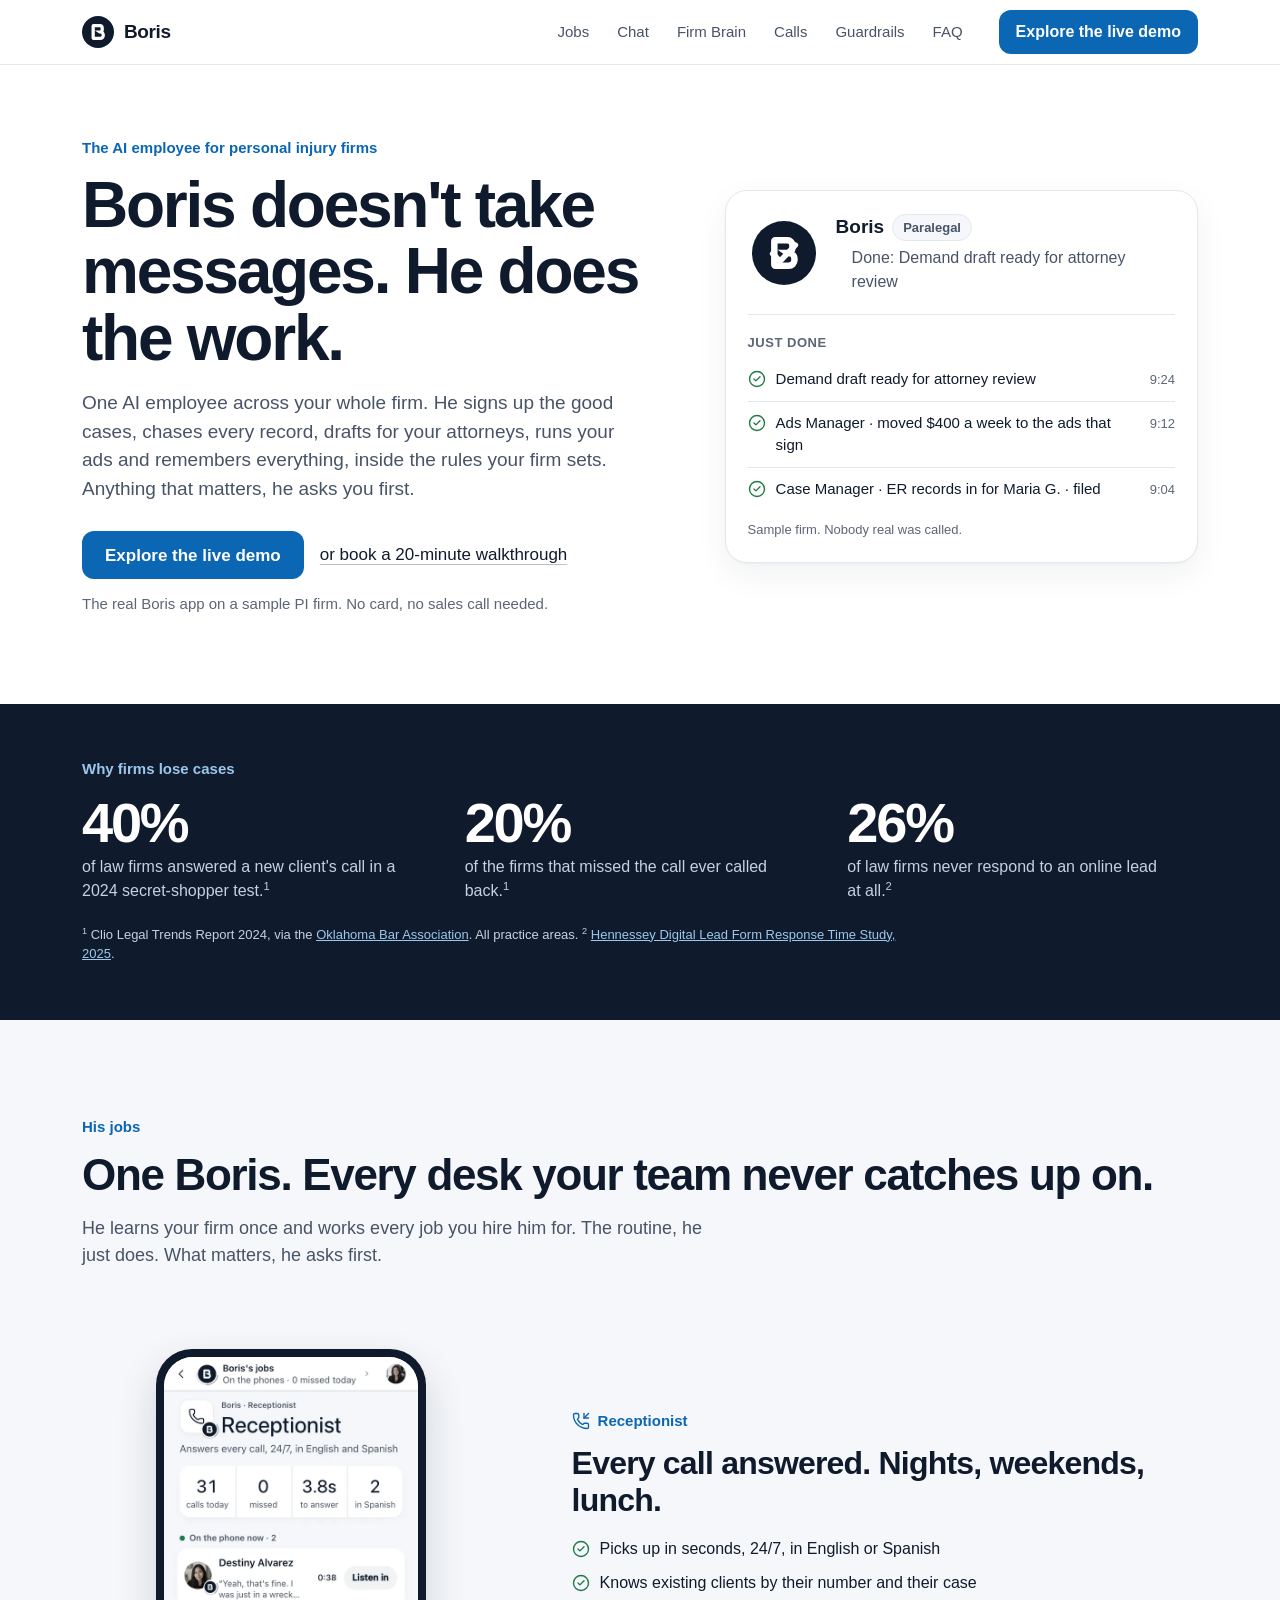
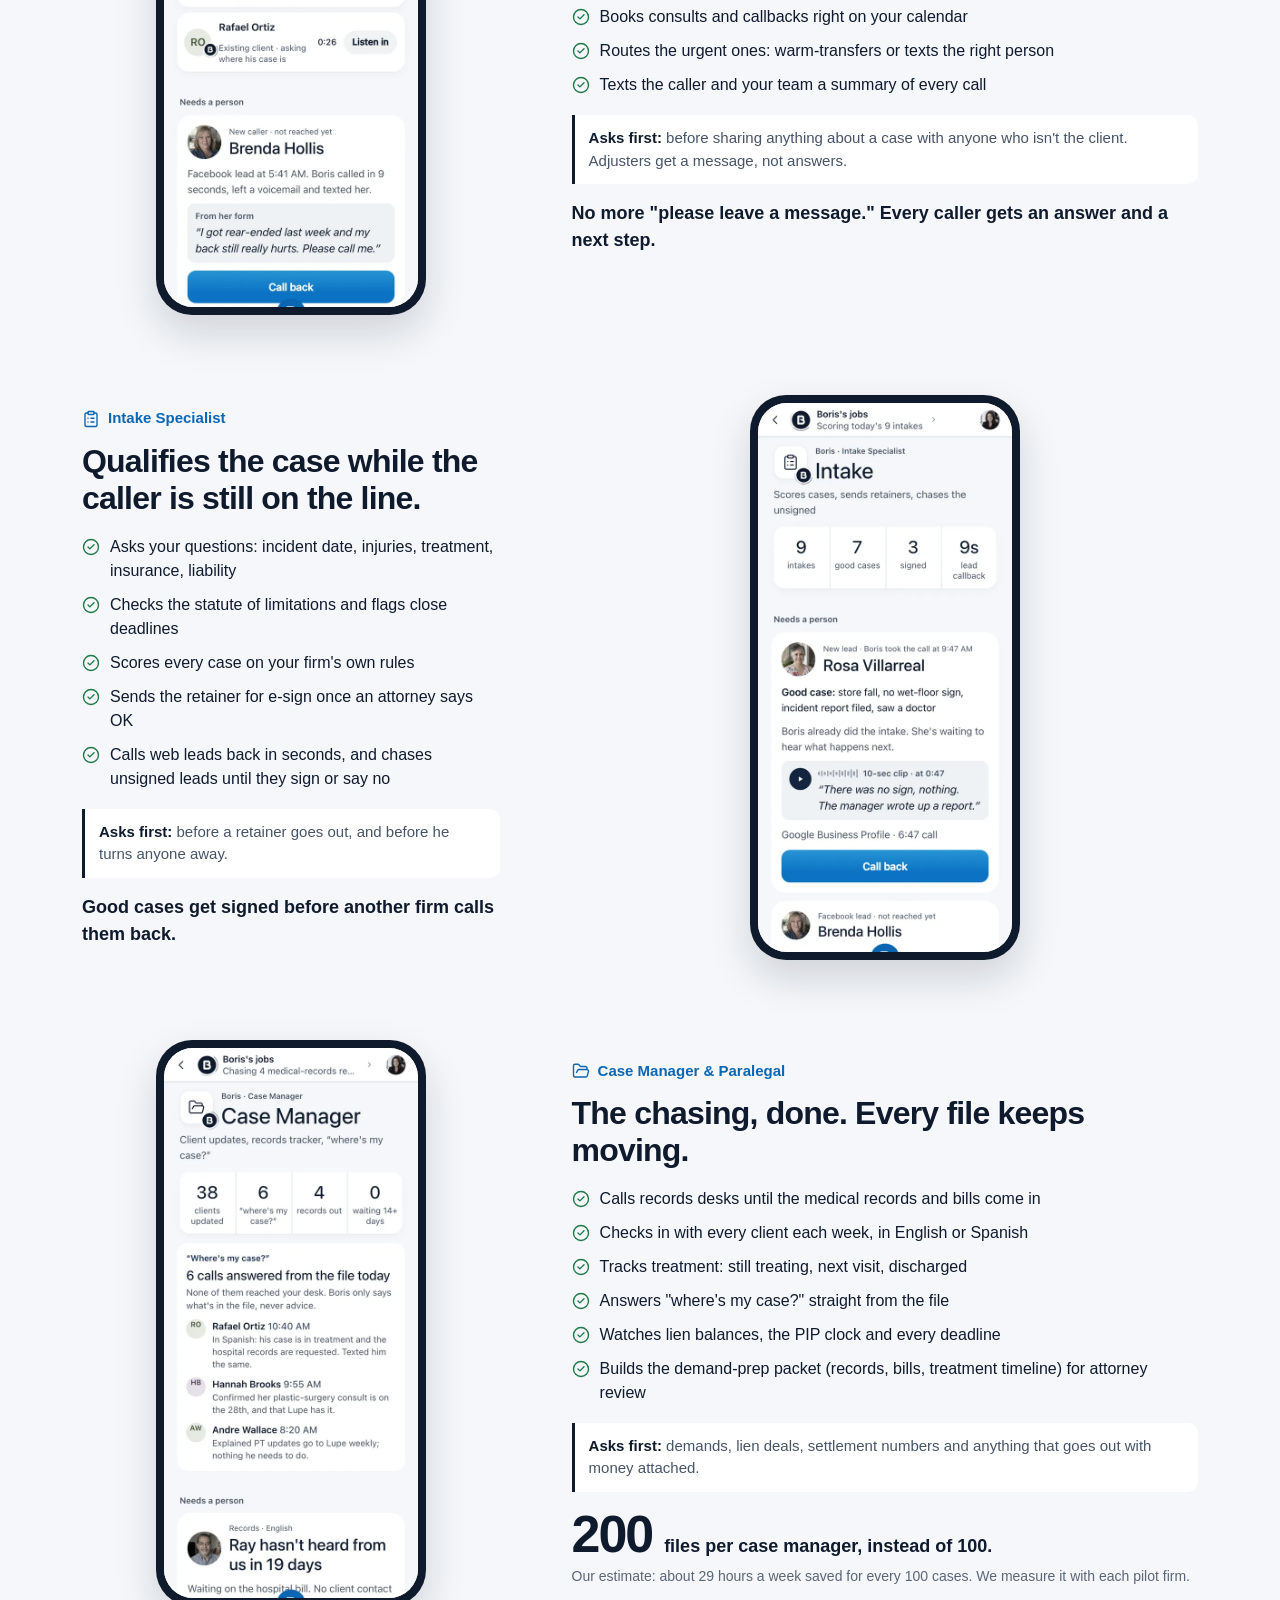
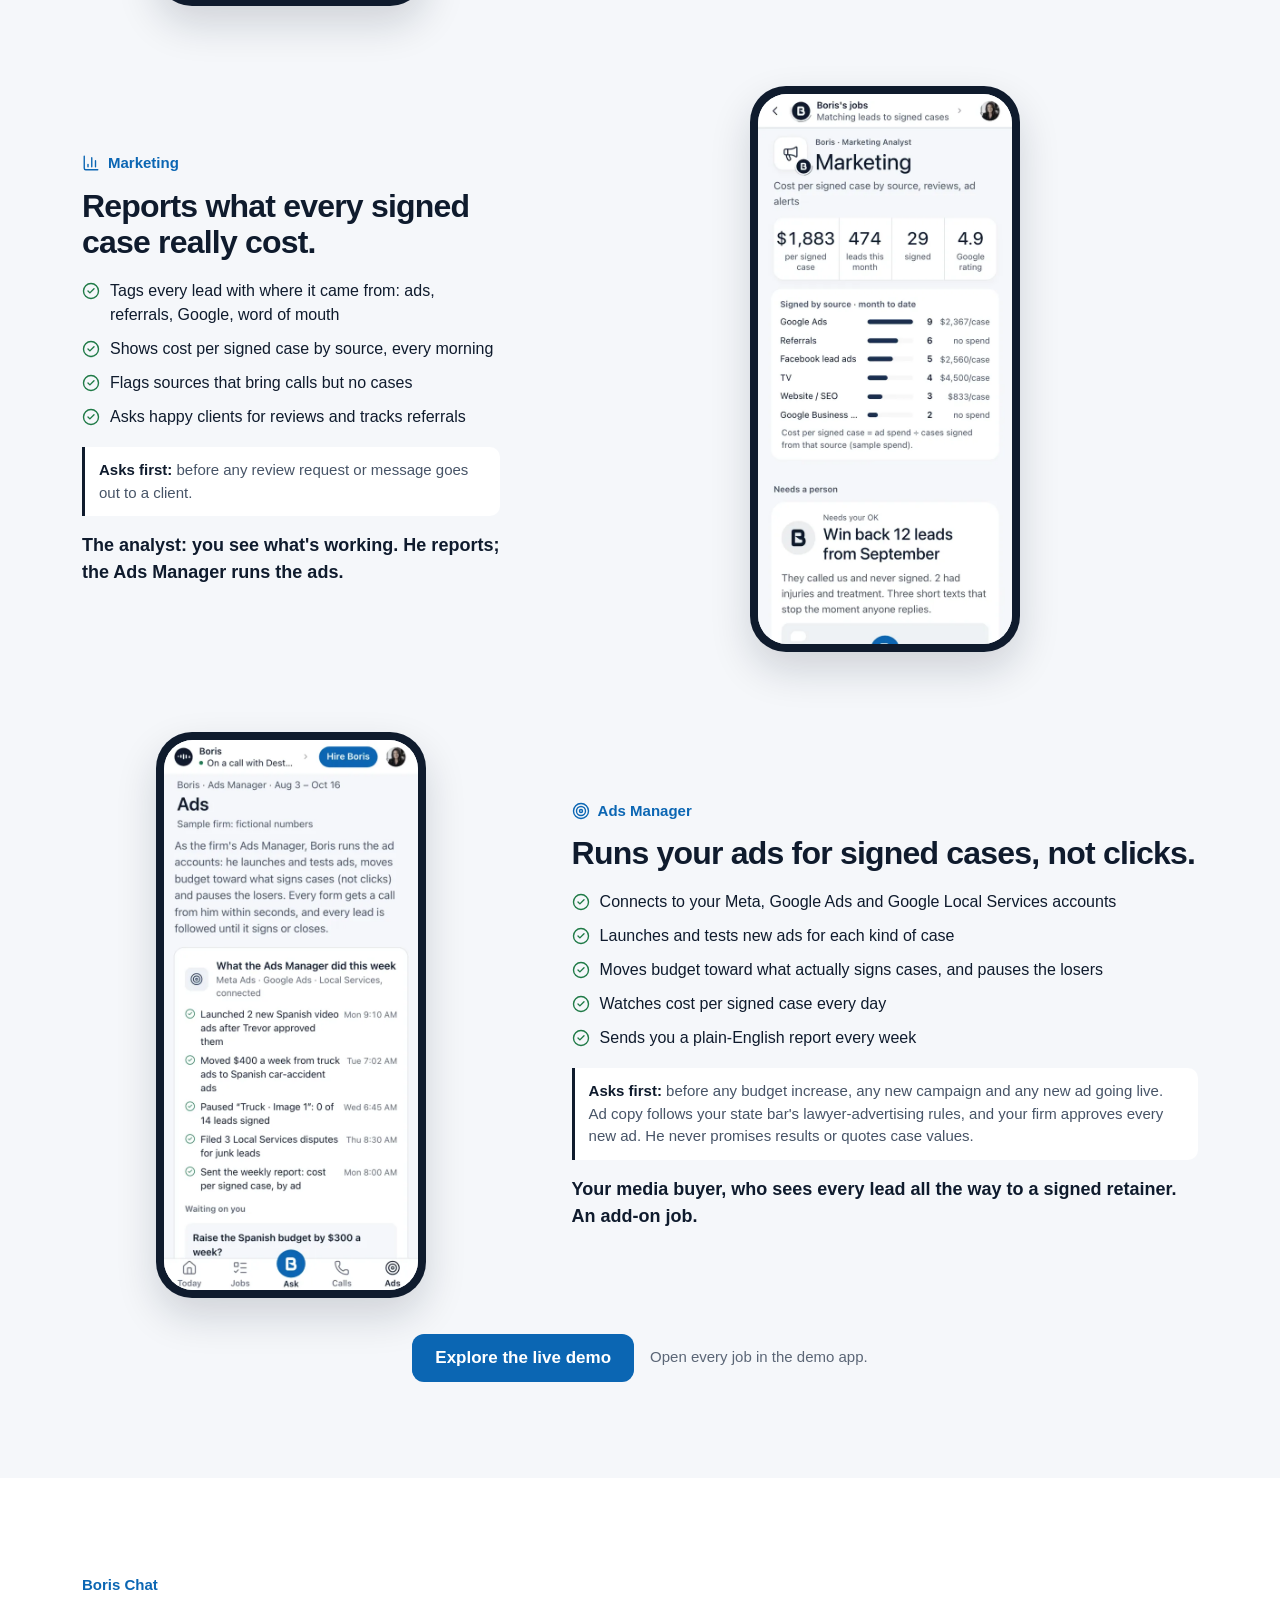
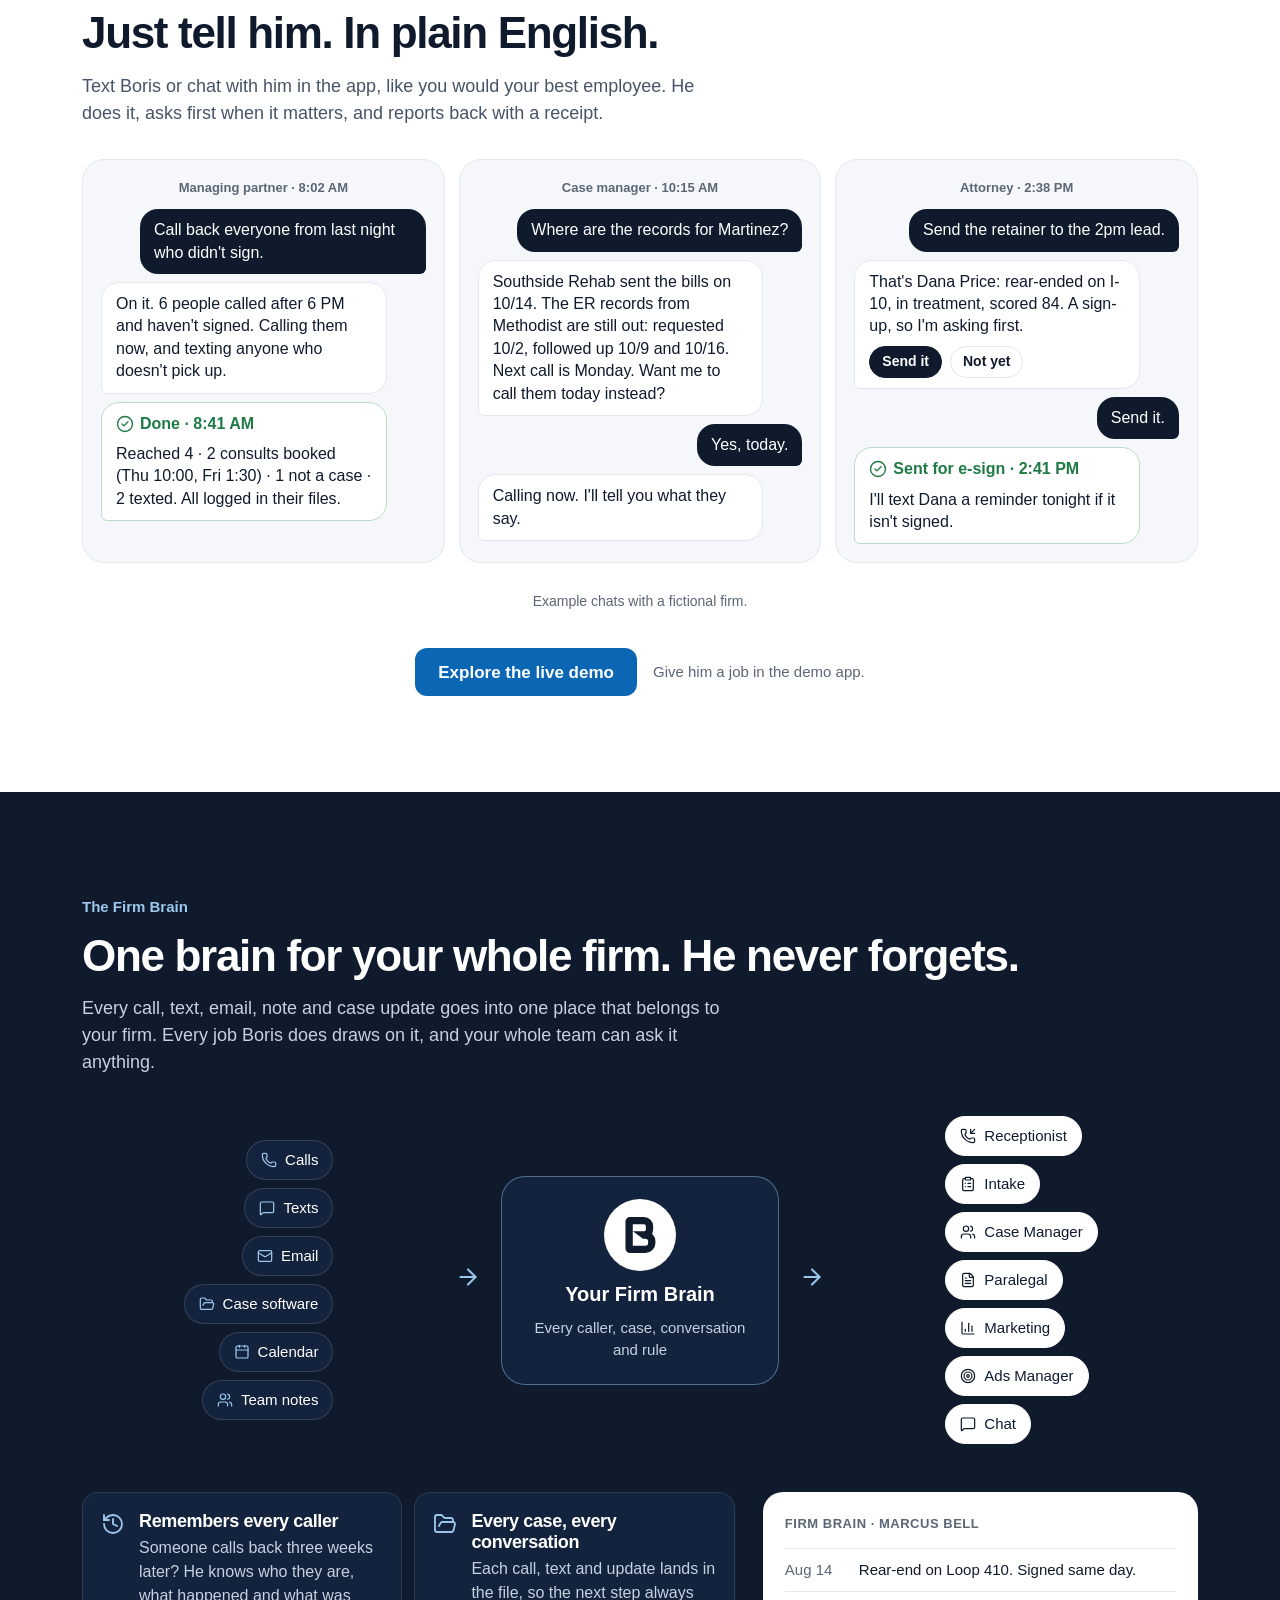
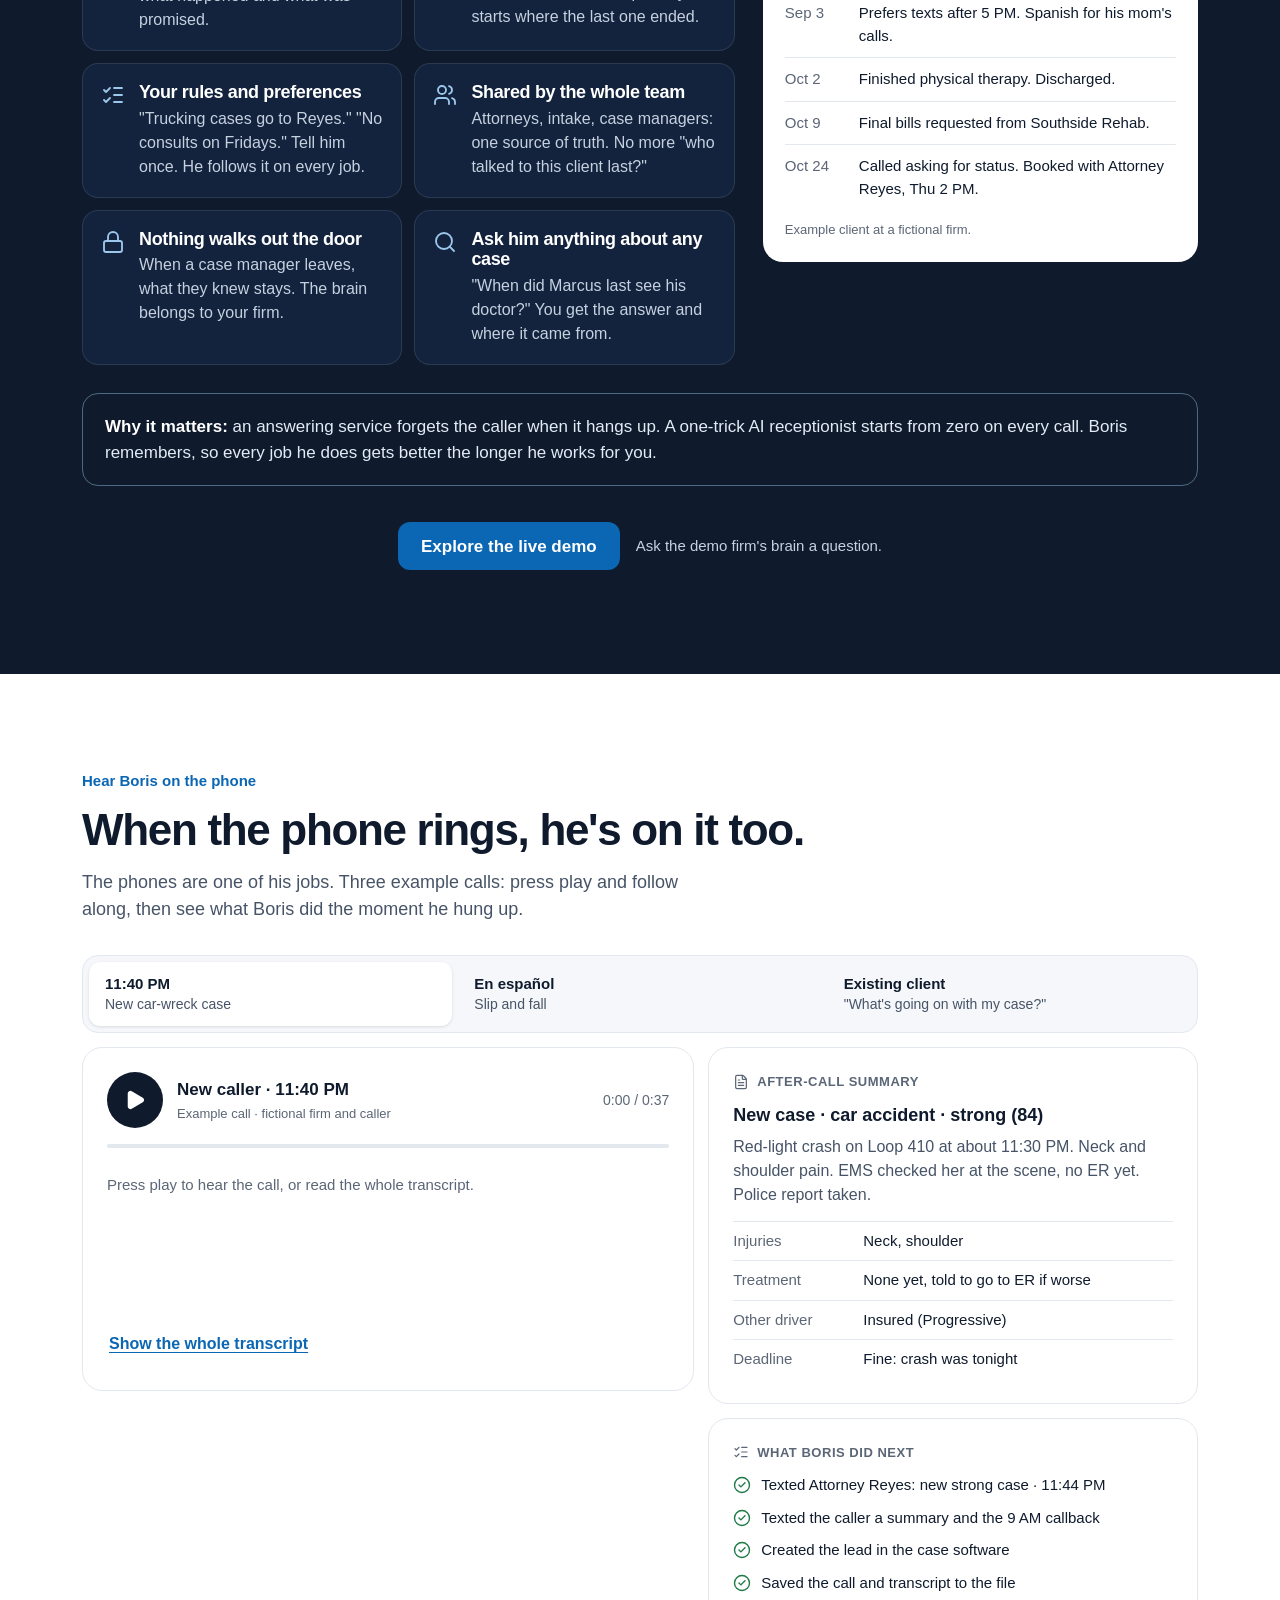
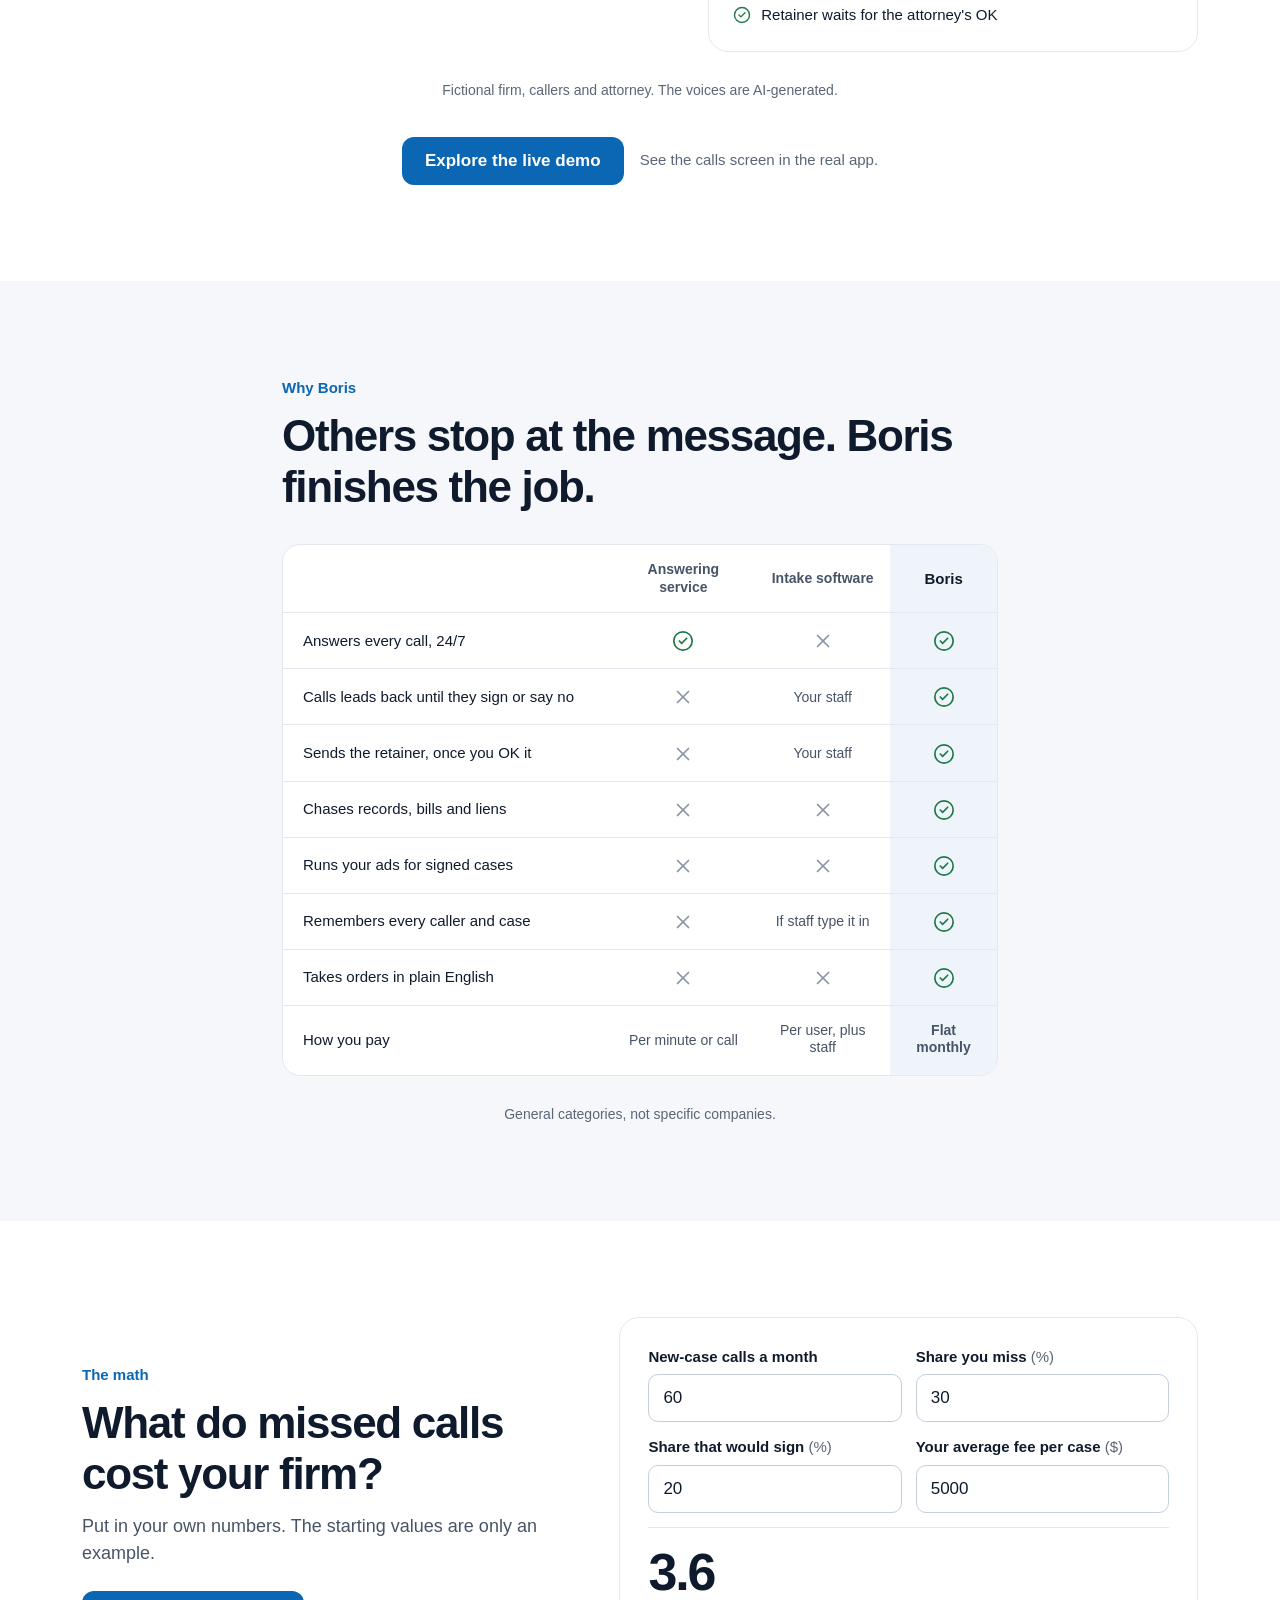
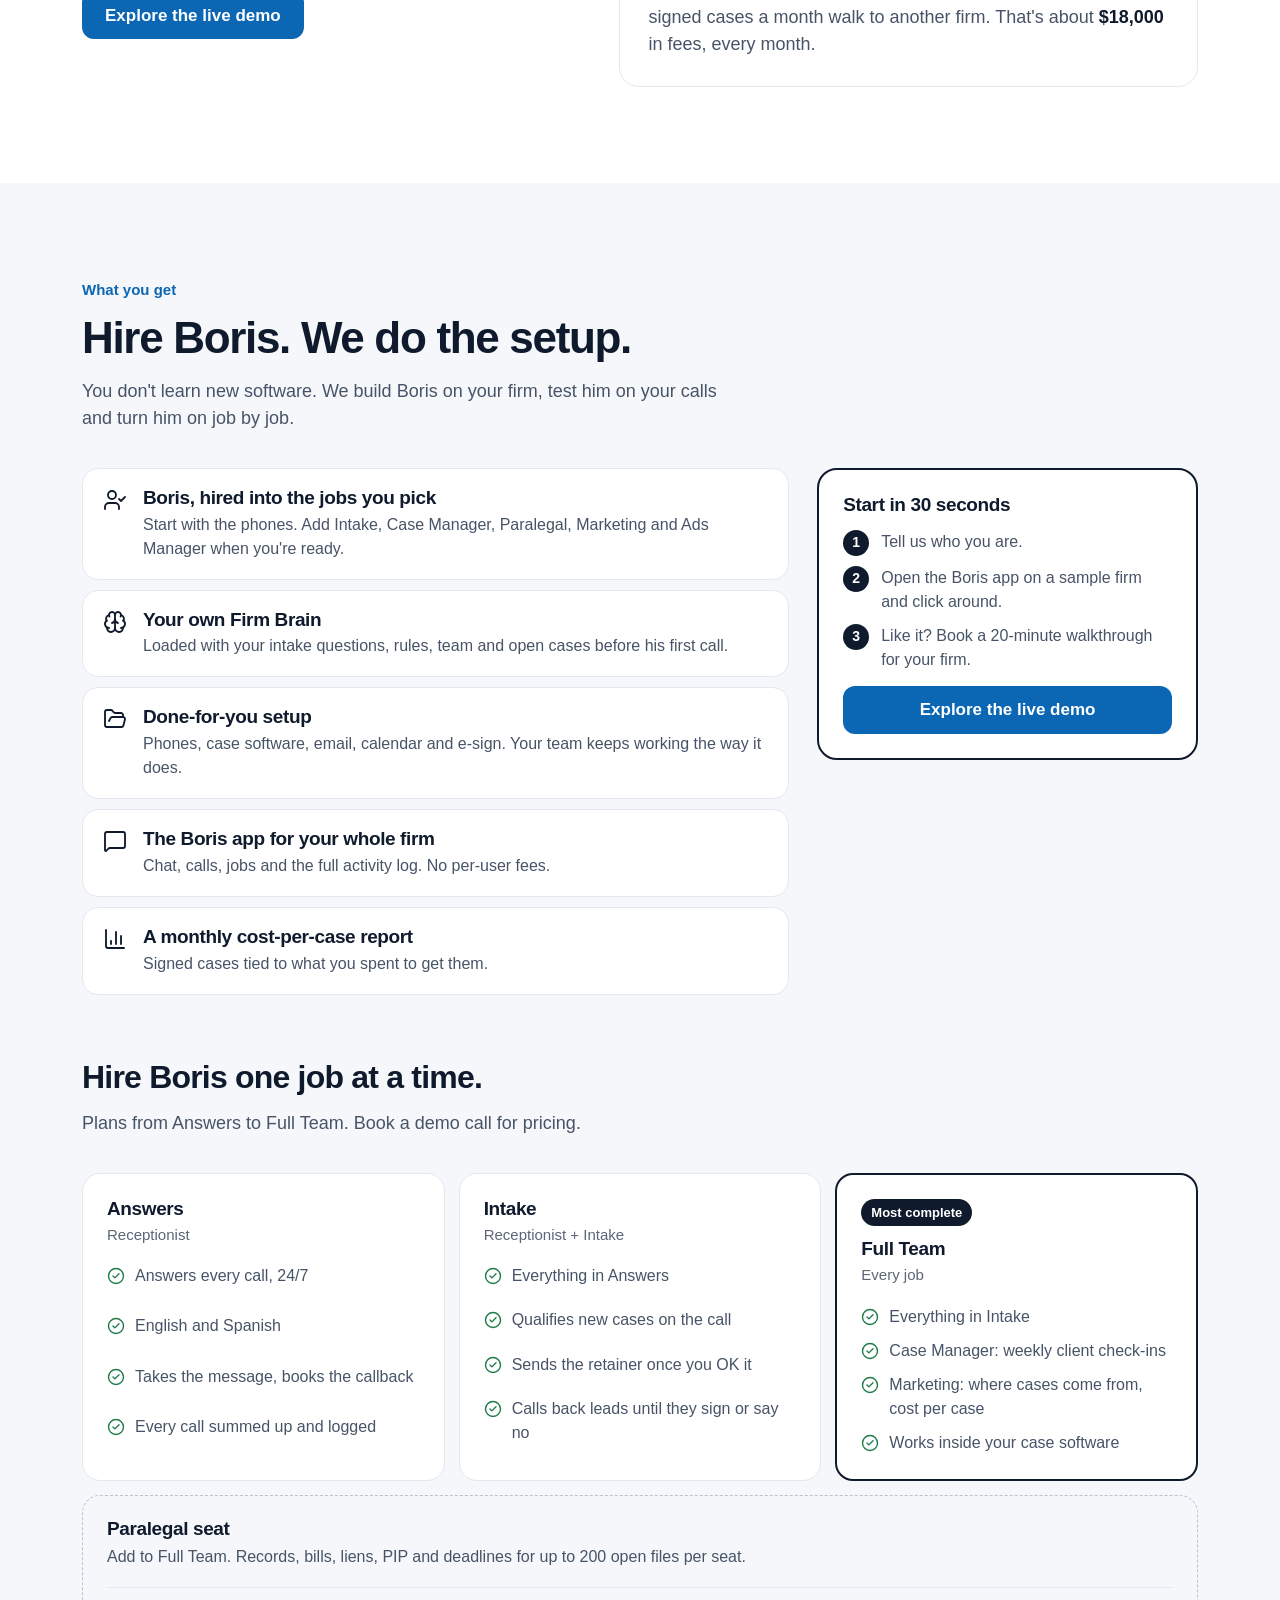
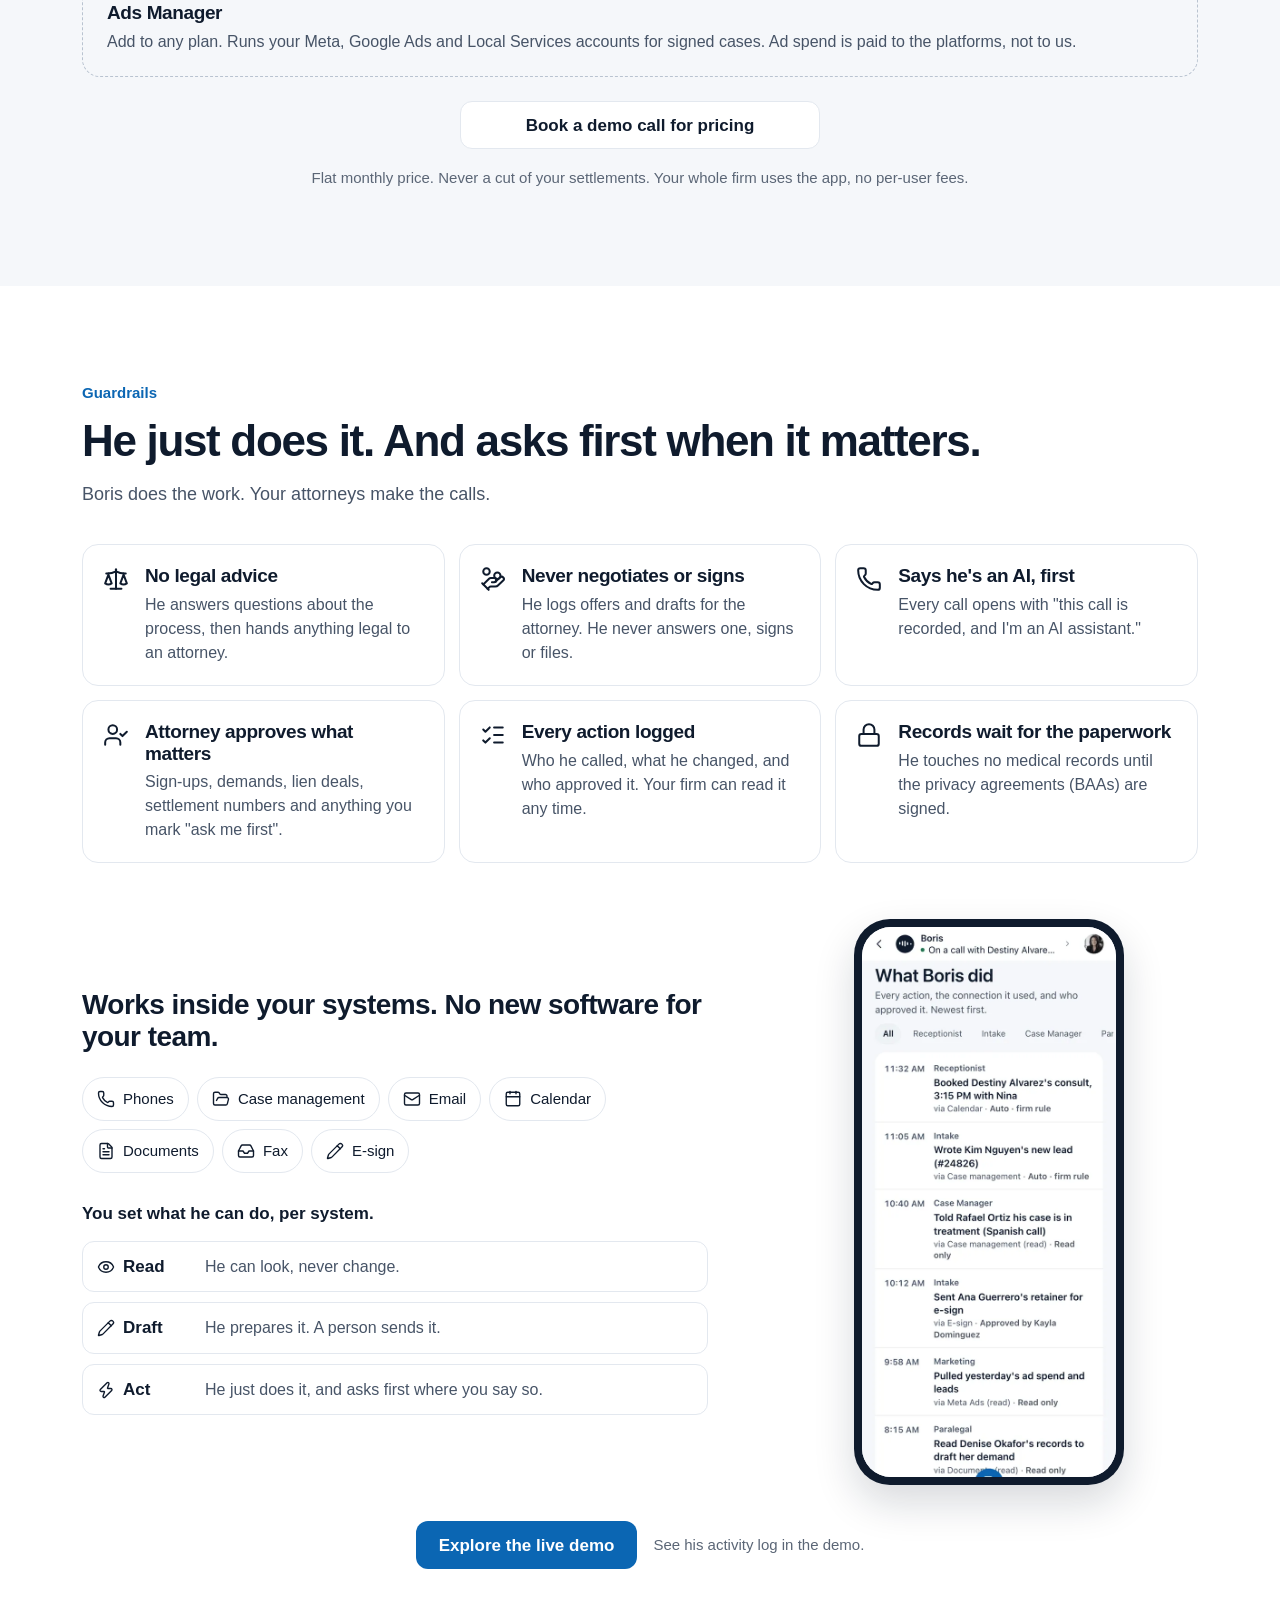
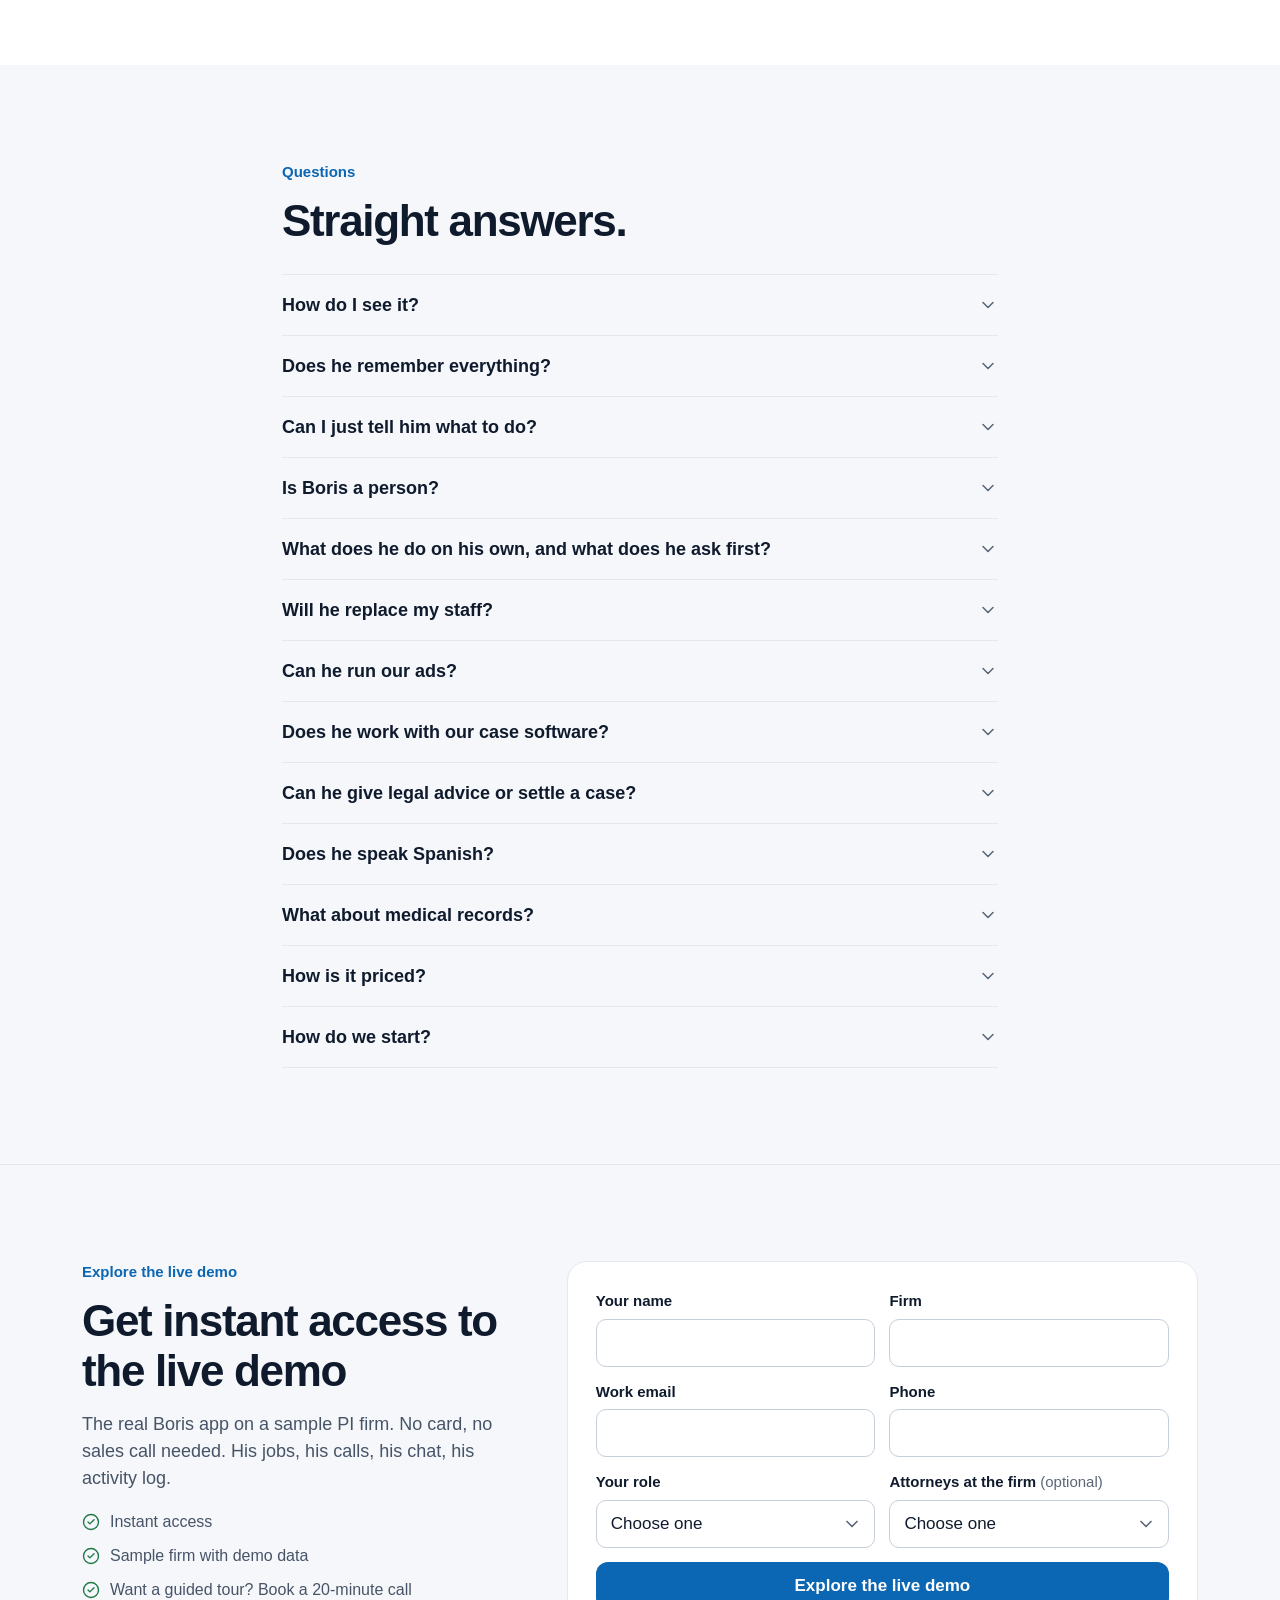
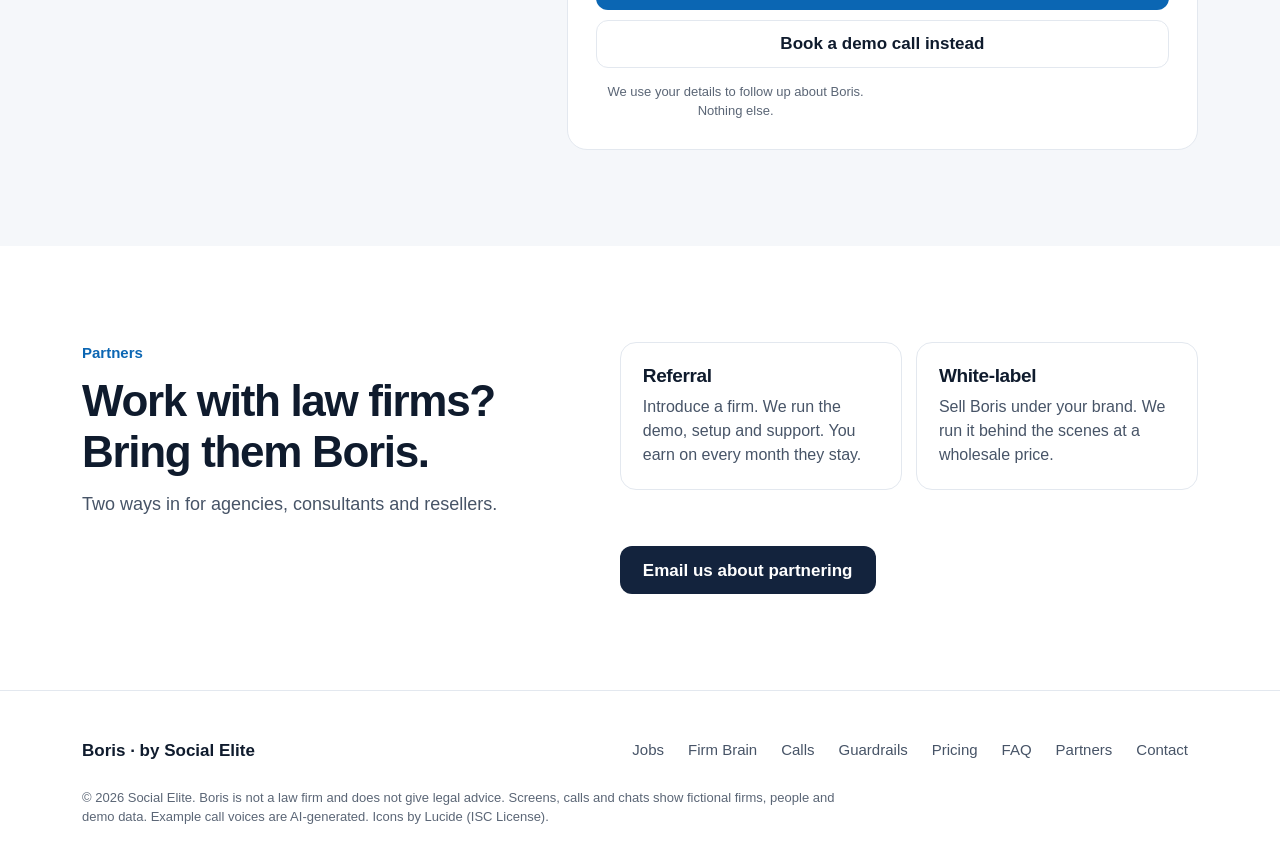
==== index.html @ 69fca13e "Boris site v4 + demo v9.4: Explore the live demo, Ads Manager job, Hire Boris sheet in the demo, doc" ====
<!doctype html>
<html lang="en">
<head>
<meta charset="utf-8">
<meta name="viewport" content="width=device-width, initial-scale=1, viewport-fit=cover">
<title>Boris · The AI employee for personal injury firms</title>
<meta name="description" content="Boris is the AI employee for personal injury firms. One AI employee across your whole firm: intake, case management, paralegal work, marketing, your ads and the phones. Explore the live demo.">
<meta name="theme-color" content="#ffffff">
<meta name="color-scheme" content="light">
<meta property="og:type" content="website">
<meta property="og:title" content="Boris · The AI employee for personal injury firms">
<meta property="og:description" content="He answers every call, works every lead and chases every record. He just does it, and asks first when it matters.">
<meta property="og:image" content="https://hireboris.com/img/og.png">
<meta property="og:image:width" content="1200">
<meta property="og:image:height" content="630">
<meta name="twitter:card" content="summary_large_image">
<link rel="icon" href="favicon.svg" type="image/svg+xml">
<link rel="icon" href="favicon-32.png" sizes="32x32" type="image/png">
<link rel="apple-touch-icon" href="apple-touch-icon.png">
<link rel="stylesheet" href="styles.css">
<script src="config.js" defer></script>
<script src="site.js" defer></script>
</head>
<body>
<!--ICONS--><!-- Icons: Lucide (https://lucide.dev), ISC License, Copyright (c) Lucide Icons and Contributors --><svg width="0" height="0" style="position:absolute" aria-hidden="true"><symbol id="i-phone" viewBox="0 0 24 24"><path d="M13.832 16.568a1 1 0 0 0 1.213-.303l.355-.465A2 2 0 0 1 17 15h3a2 2 0 0 1 2 2v3a2 2 0 0 1-2 2A18 18 0 0 1 2 4a2 2 0 0 1 2-2h3a2 2 0 0 1 2 2v3a2 2 0 0 1-.8 1.6l-.468.351a1 1 0 0 0-.292 1.233 14 14 0 0 0 6.392 6.384"/></symbol><symbol id="i-phone-incoming" viewBox="0 0 24 24"><path d="M16 2v6h6"/><path d="m22 2-6 6"/><path d="M13.832 16.568a1 1 0 0 0 1.213-.303l.355-.465A2 2 0 0 1 17 15h3a2 2 0 0 1 2 2v3a2 2 0 0 1-2 2A18 18 0 0 1 2 4a2 2 0 0 1 2-2h3a2 2 0 0 1 2 2v3a2 2 0 0 1-.8 1.6l-.468.351a1 1 0 0 0-.292 1.233 14 14 0 0 0 6.392 6.384"/></symbol><symbol id="i-phone-outgoing" viewBox="0 0 24 24"><path d="m16 8 6-6"/><path d="M22 8V2h-6"/><path d="M13.832 16.568a1 1 0 0 0 1.213-.303l.355-.465A2 2 0 0 1 17 15h3a2 2 0 0 1 2 2v3a2 2 0 0 1-2 2A18 18 0 0 1 2 4a2 2 0 0 1 2-2h3a2 2 0 0 1 2 2v3a2 2 0 0 1-.8 1.6l-.468.351a1 1 0 0 0-.292 1.233 14 14 0 0 0 6.392 6.384"/></symbol><symbol id="i-clipboard-list" viewBox="0 0 24 24"><rect width="8" height="4" x="8" y="2" rx="1" ry="1"/><path d="M16 4h2a2 2 0 0 1 2 2v14a2 2 0 0 1-2 2H6a2 2 0 0 1-2-2V6a2 2 0 0 1 2-2h2"/><path d="M12 11h4"/><path d="M12 16h4"/><path d="M8 11h.01"/><path d="M8 16h.01"/></symbol><symbol id="i-folder-open" viewBox="0 0 24 24"><path d="m6 14 1.5-2.9A2 2 0 0 1 9.24 10H20a2 2 0 0 1 1.94 2.5l-1.54 6a2 2 0 0 1-1.95 1.5H4a2 2 0 0 1-2-2V5a2 2 0 0 1 2-2h3.9a2 2 0 0 1 1.69.9l.81 1.2a2 2 0 0 0 1.67.9H18a2 2 0 0 1 2 2v2"/></symbol><symbol id="i-megaphone" viewBox="0 0 24 24"><path d="M11 6a13 13 0 0 0 8.4-2.8A1 1 0 0 1 21 4v12a1 1 0 0 1-1.6.8A13 13 0 0 0 11 14H5a2 2 0 0 1-2-2V8a2 2 0 0 1 2-2z"/><path d="M6 14a12 12 0 0 0 2.4 7.2 2 2 0 0 0 3.2-2.4A8 8 0 0 1 10 14"/><path d="M8 6v8"/></symbol><symbol id="i-file-text" viewBox="0 0 24 24"><path d="M6 22a2 2 0 0 1-2-2V4a2 2 0 0 1 2-2h8a2.4 2.4 0 0 1 1.704.706l3.588 3.588A2.4 2.4 0 0 1 20 8v12a2 2 0 0 1-2 2z"/><path d="M14 2v5a1 1 0 0 0 1 1h5"/><path d="M10 9H8"/><path d="M16 13H8"/><path d="M16 17H8"/></symbol><symbol id="i-calendar" viewBox="0 0 24 24"><path d="M8 2v3"/><path d="M16 2v3"/><rect x="3" y="3" width="18" height="18" rx="2"/><path d="M3 9h18"/></symbol><symbol id="i-calendar-check" viewBox="0 0 24 24"><path d="M8 2v3"/><path d="M16 2v3"/><rect x="3" y="3" width="18" height="18" rx="2"/><path d="M3 9h18"/><path d="m9 15 2 2 4-4"/></symbol><symbol id="i-mail" viewBox="0 0 24 24"><path d="m22 7-8.991 5.727a2 2 0 0 1-2.009 0L2 7"/><rect x="2" y="4" width="20" height="16" rx="2"/></symbol><symbol id="i-eye" viewBox="0 0 24 24"><path d="M2.062 12.348a1 1 0 0 1 0-.696 10.75 10.75 0 0 1 19.876 0 1 1 0 0 1 0 .696 10.75 10.75 0 0 1-19.876 0"/><circle cx="12" cy="12" r="3"/></symbol><symbol id="i-pencil" viewBox="0 0 24 24"><path d="M21.174 6.812a1 1 0 0 0-3.986-3.987L3.842 16.174a2 2 0 0 0-.5.83l-1.321 4.352a.5.5 0 0 0 .623.622l4.353-1.32a2 2 0 0 0 .83-.497z"/><path d="m15 5 4 4"/></symbol><symbol id="i-zap" viewBox="0 0 24 24"><path d="M15.914 4a1.5 1.5 0 00-2.474-1.561l-9 9A1.5 1.5 0 005.5 14h4.002a.5.5 0 01.471.666L8.086 20a1.5 1.5 0 002.475 1.56l9-9A1.5 1.5 0 0018.5 10h-3.997a.5.5 0 01-.472-.667z"/></symbol><symbol id="i-list-checks" viewBox="0 0 24 24"><path d="M13 5h8"/><path d="M13 12h8"/><path d="M13 19h8"/><path d="m3 17 2 2 4-4"/><path d="m3 7 2 2 4-4"/></symbol><symbol id="i-shield-check" viewBox="0 0 24 24"><path d="M20 13c0 5-3.5 7.5-7.66 8.95a1 1 0 0 1-.67-.01C7.5 20.5 4 18 4 13V6a1 1 0 0 1 1-1c2 0 4.5-1.2 6.24-2.72a1.17 1.17 0 0 1 1.52 0C14.51 3.81 17 5 19 5a1 1 0 0 1 1 1z"/><path d="m9 12 2 2 4-4"/></symbol><symbol id="i-circle-check" viewBox="0 0 24 24"><circle cx="12" cy="12" r="10"/><path d="m16 9-5.5 5.5L8 12"/></symbol><symbol id="i-languages" viewBox="0 0 24 24"><path d="m5 8 6 6"/><path d="m4 14 6-6 2-3"/><path d="M2 5h12"/><path d="M7 2h1"/><path d="m22 22-5-10-5 10"/><path d="M14 18h6"/></symbol><symbol id="i-clock" viewBox="0 0 24 24"><circle cx="12" cy="12" r="10"/><path d="M12 6v6l4 2"/></symbol><symbol id="i-scale" viewBox="0 0 24 24"><path d="M12 3v18"/><path d="m19 8 3 8a5 5 0 0 1-6 0zV7"/><path d="M3 7h1a17 17 0 0 0 8-2 17 17 0 0 0 8 2h1"/><path d="m5 8 3 8a5 5 0 0 1-6 0zV7"/><path d="M7 21h10"/></symbol><symbol id="i-send" viewBox="0 0 24 24"><path d="M14.536 21.686a.5.5 0 0 0 .937-.024l6.5-19a.496.496 0 0 0-.635-.635l-19 6.5a.5.5 0 0 0-.024.937l7.93 3.18a2 2 0 0 1 1.112 1.11z"/><path d="m21.854 2.147-10.94 10.939"/></symbol><symbol id="i-user-check" viewBox="0 0 24 24"><path d="m16 11 2 2 4-4"/><path d="M16 21v-2a4 4 0 0 0-4-4H6a4 4 0 0 0-4 4v2"/><circle cx="9" cy="7" r="4"/></symbol><symbol id="i-hourglass" viewBox="0 0 24 24"><path d="M5 22h14"/><path d="M5 2h14"/><path d="M17 22v-4.172a2 2 0 0 0-.586-1.414L12 12l-4.414 4.414A2 2 0 0 0 7 17.828V22"/><path d="M7 2v4.172a2 2 0 0 0 .586 1.414L12 12l4.414-4.414A2 2 0 0 0 17 6.172V2"/></symbol><symbol id="i-inbox" viewBox="0 0 24 24"><polyline points="22 12 16 12 14 15 10 15 8 12 2 12"/><path d="M5.45 5.11 2 12v6a2 2 0 0 0 2 2h16a2 2 0 0 0 2-2v-6l-3.45-6.89A2 2 0 0 0 16.76 4H7.24a2 2 0 0 0-1.79 1.11z"/></symbol><symbol id="i-lock" viewBox="0 0 24 24"><rect width="18" height="11" x="3" y="11" rx="2" ry="2"/><path d="M7 11V7a5 5 0 0 1 10 0v4"/></symbol><symbol id="i-hand-coins" viewBox="0 0 24 24"><path d="M11 15h2a2 2 0 1 0 0-4h-3c-.6 0-1.1.2-1.4.6L3 17"/><path d="m7 21 1.6-1.4c.3-.4.8-.6 1.4-.6h4c1.1 0 2.1-.4 2.8-1.2l4.6-4.4a2 2 0 0 0-2.75-2.91l-4.2 3.9"/><path d="m2 16 6 6"/><circle cx="16" cy="9" r="2.9"/><circle cx="6" cy="5" r="3"/></symbol><symbol id="i-chart-column" viewBox="0 0 24 24"><path d="M3 3v16a2 2 0 0 0 2 2h16"/><path d="M18 17V9"/><path d="M13 17V5"/><path d="M8 17v-3"/></symbol><symbol id="i-message-square" viewBox="0 0 24 24"><path d="M22 17a2 2 0 0 1-2 2H6.828a2 2 0 0 0-1.414.586l-2.202 2.202A.71.71 0 0 1 2 21.286V5a2 2 0 0 1 2-2h16a2 2 0 0 1 2 2z"/></symbol><symbol id="i-arrow-right" viewBox="0 0 24 24"><path d="M5 12h14"/><path d="m12 5 7 7-7 7"/></symbol><symbol id="i-chevron-down" viewBox="0 0 24 24"><path d="m6 9 6 6 6-6"/></symbol><symbol id="i-x" viewBox="0 0 24 24"><path d="M18 6 6 18"/><path d="m6 6 12 12"/></symbol><symbol id="i-users" viewBox="0 0 24 24"><path d="M16 21v-2a4 4 0 0 0-4-4H6a4 4 0 0 0-4 4v2"/><path d="M16 3.128a4 4 0 0 1 0 7.744"/><path d="M22 21v-2a4 4 0 0 0-3-3.87"/><circle cx="9" cy="7" r="4"/></symbol><symbol id="i-timer" viewBox="0 0 24 24"><line x1="10" x2="14" y1="2" y2="2"/><line x1="12" x2="15" y1="14" y2="11"/><circle cx="12" cy="14" r="8"/></symbol><symbol id="i-bell" viewBox="0 0 24 24"><path d="M10.268 21a2 2 0 0 0 3.464 0"/><path d="M3.262 15.326A1 1 0 0 0 4 17h16a1 1 0 0 0 .74-1.673C19.41 13.956 18 12.499 18 8A6 6 0 0 0 6 8c0 4.499-1.411 5.956-2.738 7.326"/></symbol><symbol id="i-play" viewBox="0 0 24 24"><path d="M5 5a2 2 0 0 1 3.008-1.728l11.997 6.998a2 2 0 0 1 .003 3.458l-12 7A2 2 0 0 1 5 19z"/></symbol><symbol id="i-brain" viewBox="0 0 24 24"><path d="M12 18V5"/><path d="M15 13a4.17 4.17 0 0 1-3-4 4.17 4.17 0 0 1-3 4"/><path d="M17.598 6.5A3 3 0 1 0 12 5a3 3 0 1 0-5.598 1.5"/><path d="M17.997 5.125a4 4 0 0 1 2.526 5.77"/><path d="M18 18a4 4 0 0 0 2-7.464"/><path d="M19.967 17.483A4 4 0 1 1 12 18a4 4 0 1 1-7.967-.517"/><path d="M6 18a4 4 0 0 1-2-7.464"/><path d="M6.003 5.125a4 4 0 0 0-2.526 5.77"/></symbol><symbol id="i-pause" viewBox="0 0 24 24"><rect x="14" y="3" width="5" height="18" rx="1"/><rect x="5" y="3" width="5" height="18" rx="1"/></symbol><symbol id="i-history" viewBox="0 0 24 24"><path d="M3 12a9 9 0 1 0 9-9 9.75 9.75 0 0 0-6.74 2.74L3 8"/><path d="M3 3v5h5"/><path d="M12 7v5l4 2"/></symbol><symbol id="i-external-link" viewBox="0 0 24 24"><path d="M15 3h6v6"/><path d="M10 14 21 3"/><path d="M18 13v6a2 2 0 0 1-2 2H5a2 2 0 0 1-2-2V8a2 2 0 0 1 2-2h3"/></symbol><symbol id="i-search" viewBox="0 0 24 24"><circle cx="11" cy="11" r="8"/><path d="m21 21-4.3-4.3"/></symbol><symbol id="i-target" viewBox="0 0 24 24"><circle cx="12" cy="12" r="10"/><circle cx="12" cy="12" r="6"/><circle cx="12" cy="12" r="2"/></symbol><symbol id="i-rotate" viewBox="0 0 24 24"><path d="M3 12a9 9 0 1 0 9-9 9.75 9.75 0 0 0-6.74 2.74L3 8"/><path d="M3 3v5h5"/></symbol></svg><!--/ICONS-->
<a class="skip" href="#main">Skip to content</a>

<header class="top">
  <div class="wrap top__in">
    <a class="brand" href="#top" aria-label="Boris, back to top">
      <span class="bm bm--idle" style="--s:32px" aria-hidden="true"><svg viewBox="0 0 48 48" width="32" height="32"><circle class="bm__orb" cx="24" cy="24" r="24"/><g class="bm__b"><path d="M74 0H294A146 146 0 0 1 440 146V198A146 146 0 0 1 294 344H0V74A74 74 0 0 1 74 0ZM0 228H316A160 160 0 0 1 476 388V412A160 160 0 0 1 316 572H74A74 74 0 0 1 0 498V228ZM116 116V228H294A30 30 0 0 0 324 198V146A30 30 0 0 0 294 116ZM116 344V456H316A44 44 0 0 0 360 412V388A44 44 0 0 0 316 344ZM116 228L116 344L278.08 344L118 228ZM116 228L116 344L278.08 344L118 228Z" transform="translate(14.31 12) scale(0.04196)"/></g></svg></span>
      <span class="brand__name">Boris</span>
    </a>
    <nav class="top__nav" aria-label="Sections">
      <a href="#jobs">Jobs</a>
      <a href="#chat">Chat</a>
      <a href="#brain">Firm Brain</a>
      <a href="#calls">Calls</a>
      <a href="#trust">Guardrails</a>
      <a href="#faq">FAQ</a>
    </nav>
    <a class="btn btn--primary btn--sm" href="#try" data-cta="try">Explore the live demo</a>
  </div>
</header>

<main id="main">

<!-- 1 · hero: the dream outcome + one next step -->
<section class="hero" id="top">
  <div class="wrap hero__in">
    <div class="hero__copy">
      <p class="eyebrow">The AI employee for personal injury firms</p>
      <h1>Boris doesn't take messages. He does the work.</h1>
      <p class="lede">One AI employee across your whole firm. He signs up the good cases, chases every record, drafts for your attorneys, runs your ads and remembers everything, inside the rules your firm sets. Anything that matters, he asks you first.</p>
      <div class="cta-row">
        <a class="btn btn--primary" href="#try" data-cta="try">Explore the live demo</a>
        <a class="hero__alt" id="heroBook" href="#try">or book a 20-minute walkthrough</a>
      </div>
      <p class="hero__note">The real Boris app on a sample PI firm. No card, no sales call needed.</p>
    </div>

    <div class="live" aria-label="What Boris is doing right now (sample firm)">
      <div class="live__head">
        <span class="bm bm--idle live__mark" id="liveMark" style="--s:64px" role="img" aria-label="Boris"><svg viewBox="0 0 48 48" width="64" height="64" aria-hidden="true"><circle class="bm__orb" cx="24" cy="24" r="24"/><g class="bm__b"><path d="M74 0H294A146 146 0 0 1 440 146V198A146 146 0 0 1 294 344H0V74A74 74 0 0 1 74 0ZM0 228H316A160 160 0 0 1 476 388V412A160 160 0 0 1 316 572H74A74 74 0 0 1 0 498V228ZM116 116V228H294A30 30 0 0 0 324 198V146A30 30 0 0 0 294 116ZM116 344V456H316A44 44 0 0 0 360 412V388A44 44 0 0 0 316 344ZM116 228L116 344L278.08 344L118 228ZM116 228L116 344L278.08 344L118 228Z" transform="translate(14.31 12) scale(0.04196)"/></g><path class="bm__check" d="M15.5 24.5l5.6 5.6 11.4-12" fill="none" stroke-width="4.2" stroke-linecap="round" stroke-linejoin="round"/></svg><span class="bm__wave" aria-hidden="true"><i style="height:16%"></i><i style="height:30%;animation-delay:110ms"></i><i style="height:38%;animation-delay:220ms"></i><i style="height:25%;animation-delay:330ms"></i><i style="height:14%;animation-delay:440ms"></i></span><span class="bm__sweep" aria-hidden="true"></span><span class="bm__pulse" aria-hidden="true"></span></span>
        <div class="live__text">
          <p class="live__name">Boris <span class="live__job" id="liveJob">Paralegal</span></p>
          <p class="live__line" id="liveLine"><i class="live__dot" aria-hidden="true"></i><span id="liveText">Drafting a demand for Marcus B. from 214 pages of records…</span></p>
        </div>
      </div>
      <p class="live__label">Just done</p>
      <ol class="live__done" id="liveDone">
        <li><svg class="i i--ok" aria-hidden="true"><use href="#i-circle-check"/></svg><span>Ads Manager · moved $400 a week to the ads that sign</span><time>9:12</time></li>
        <li><svg class="i i--ok" aria-hidden="true"><use href="#i-circle-check"/></svg><span>Case Manager · ER records in for Maria G. · filed</span><time>9:04</time></li>
        <li><svg class="i i--ok" aria-hidden="true"><use href="#i-circle-check"/></svg><span>Intake · Dana P. signed the retainer</span><time>8:51</time></li>
      </ol>
      <p class="live__foot">Sample firm. Nobody real was called.</p>
    </div>
  </div>
</section>

<!-- 2 · the problem (cited numbers only, see tmp/boris-site-v2/INDUSTRY.md) -->
<section class="stats" aria-labelledby="stats-h">
  <div class="wrap">
    <h2 class="stats__h" id="stats-h">Why firms lose cases</h2>
    <ul class="stats__row">
      <li><strong>40%</strong><span>of law firms answered a new client's call in a 2024 secret-shopper test.<sup>1</sup></span></li>
      <li><strong>20%</strong><span>of the firms that missed the call ever called back.<sup>1</sup></span></li>
      <li><strong>26%</strong><span>of law firms never respond to an online lead at all.<sup>2</sup></span></li>
    </ul>
    <p class="stats__src"><sup>1</sup> Clio Legal Trends Report 2024, via the <a href="https://www.okbar.org/lpt_articles/answering-the-call-why-responsiveness-is-critical-for-law-firm-success/" rel="noopener">Oklahoma Bar Association</a>. All practice areas. <sup>2</sup> <a href="https://hennessey.com/press/2025-list-of-fastest-responding-personal-injury-firms/" rel="noopener">Hennessey Digital Lead Form Response Time Study, 2025</a>.</p>
  </div>
</section>

<!-- 4 · every job, in depth -->
<section class="sec sec--tint" id="jobs">
  <div class="wrap">
    <p class="eyebrow">His jobs</p>
    <h2>One Boris. Every desk your team never catches up on.</h2>
    <p class="sub">He learns your firm once and works every job you hire him for. The routine, he just does. What matters, he asks first.</p>

    <article class="jobx" id="job-receptionist">
      <figure class="phone"><img src="img/demo-receptionist.webp" width="560" height="1212" loading="lazy" alt="Boris app, Receptionist: 31 calls today, 0 missed, 3.8 seconds to answer, 2 in Spanish, and two calls in progress"></figure>
      <div class="jobx__copy">
        <p class="jobx__role"><svg class="i" aria-hidden="true"><use href="#i-phone-incoming"/></svg>Receptionist</p>
        <h3>Every call answered. Nights, weekends, lunch.</h3>
        <ul class="ticks">
          <li><svg class="i" aria-hidden="true"><use href="#i-circle-check"/></svg>Picks up in seconds, 24/7, in English or Spanish</li>
          <li><svg class="i" aria-hidden="true"><use href="#i-circle-check"/></svg>Knows existing clients by their number and their case</li>
          <li><svg class="i" aria-hidden="true"><use href="#i-circle-check"/></svg>Books consults and callbacks right on your calendar</li>
          <li><svg class="i" aria-hidden="true"><use href="#i-circle-check"/></svg>Routes the urgent ones: warm-transfers or texts the right person</li>
          <li><svg class="i" aria-hidden="true"><use href="#i-circle-check"/></svg>Texts the caller and your team a summary of every call</li>
        </ul>
        <p class="asks"><b>Asks first:</b> before sharing anything about a case with anyone who isn't the client. Adjusters get a message, not answers.</p>
        <p class="outcome">No more "please leave a message." Every caller gets an answer and a next step.</p>
      </div>
    </article>

    <article class="jobx" id="job-intake">
      <figure class="phone"><img src="img/demo-intake.webp" width="560" height="1212" loading="lazy" alt="Boris app, Intake Specialist: 9 intakes, 7 good cases, 3 signed, 9 seconds to call a lead back, and a new lead Boris already took the intake for"></figure>
      <div class="jobx__copy">
        <p class="jobx__role"><svg class="i" aria-hidden="true"><use href="#i-clipboard-list"/></svg>Intake Specialist</p>
        <h3>Qualifies the case while the caller is still on the line.</h3>
        <ul class="ticks">
          <li><svg class="i" aria-hidden="true"><use href="#i-circle-check"/></svg>Asks your questions: incident date, injuries, treatment, insurance, liability</li>
          <li><svg class="i" aria-hidden="true"><use href="#i-circle-check"/></svg>Checks the statute of limitations and flags close deadlines</li>
          <li><svg class="i" aria-hidden="true"><use href="#i-circle-check"/></svg>Scores every case on your firm's own rules</li>
          <li><svg class="i" aria-hidden="true"><use href="#i-circle-check"/></svg>Sends the retainer for e-sign once an attorney says OK</li>
          <li><svg class="i" aria-hidden="true"><use href="#i-circle-check"/></svg>Calls web leads back in seconds, and chases unsigned leads until they sign or say no</li>
        </ul>
        <p class="asks"><b>Asks first:</b> before a retainer goes out, and before he turns anyone away.</p>
        <p class="outcome">Good cases get signed before another firm calls them back.</p>
      </div>
    </article>

    <article class="jobx" id="job-case">
      <figure class="phone"><img src="img/demo-casemanager.webp" width="560" height="1212" loading="lazy" alt="Boris app, Case Manager: 38 clients updated, 6 'where's my case' calls answered from the file, 4 records out"></figure>
      <div class="jobx__copy">
        <p class="jobx__role"><svg class="i" aria-hidden="true"><use href="#i-folder-open"/></svg>Case Manager &amp; Paralegal</p>
        <h3>The chasing, done. Every file keeps moving.</h3>
        <ul class="ticks">
          <li><svg class="i" aria-hidden="true"><use href="#i-circle-check"/></svg>Calls records desks until the medical records and bills come in</li>
          <li><svg class="i" aria-hidden="true"><use href="#i-circle-check"/></svg>Checks in with every client each week, in English or Spanish</li>
          <li><svg class="i" aria-hidden="true"><use href="#i-circle-check"/></svg>Tracks treatment: still treating, next visit, discharged</li>
          <li><svg class="i" aria-hidden="true"><use href="#i-circle-check"/></svg>Answers "where's my case?" straight from the file</li>
          <li><svg class="i" aria-hidden="true"><use href="#i-circle-check"/></svg>Watches lien balances, the PIP clock and every deadline</li>
          <li><svg class="i" aria-hidden="true"><use href="#i-circle-check"/></svg>Builds the demand-prep packet (records, bills, treatment timeline) for attorney review</li>
        </ul>
        <p class="asks"><b>Asks first:</b> demands, lien deals, settlement numbers and anything that goes out with money attached.</p>
        <div class="outcome outcome--big"><strong>200</strong><span>files per case manager, instead of 100.</span></div>
        <p class="est">Our estimate: about 29 hours a week saved for every 100 cases. We measure it with each pilot firm.</p>
      </div>
    </article>

    <article class="jobx" id="job-marketing">
      <figure class="phone"><img src="img/demo-marketing.webp" width="560" height="1212" loading="lazy" alt="Boris app, Marketing: cost per signed case by source, leads this month and signed cases (sample spend)"></figure>
      <div class="jobx__copy">
        <p class="jobx__role"><svg class="i" aria-hidden="true"><use href="#i-chart-column"/></svg>Marketing</p>
        <h3>Reports what every signed case really cost.</h3>
        <ul class="ticks">
          <li><svg class="i" aria-hidden="true"><use href="#i-circle-check"/></svg>Tags every lead with where it came from: ads, referrals, Google, word of mouth</li>
          <li><svg class="i" aria-hidden="true"><use href="#i-circle-check"/></svg>Shows cost per signed case by source, every morning</li>
          <li><svg class="i" aria-hidden="true"><use href="#i-circle-check"/></svg>Flags sources that bring calls but no cases</li>
          <li><svg class="i" aria-hidden="true"><use href="#i-circle-check"/></svg>Asks happy clients for reviews and tracks referrals</li>
        </ul>
        <p class="asks"><b>Asks first:</b> before any review request or message goes out to a client.</p>
        <p class="outcome">The analyst: you see what's working. He reports; the Ads Manager runs the ads.</p>
      </div>
    </article>

    <article class="jobx" id="job-ads">
      <figure class="phone"><img src="img/demo-ads.webp" width="560" height="1212" loading="lazy" alt="Boris app, Ads: what the Ads Manager did this week (new ads launched, budget moved, a losing ad paused) and two changes waiting for approval"></figure>
      <div class="jobx__copy">
        <p class="jobx__role"><svg class="i" aria-hidden="true"><use href="#i-target"/></svg>Ads Manager</p>
        <h3>Runs your ads for signed cases, not clicks.</h3>
        <ul class="ticks">
          <li><svg class="i" aria-hidden="true"><use href="#i-circle-check"/></svg>Connects to your Meta, Google Ads and Google Local Services accounts</li>
          <li><svg class="i" aria-hidden="true"><use href="#i-circle-check"/></svg>Launches and tests new ads for each kind of case</li>
          <li><svg class="i" aria-hidden="true"><use href="#i-circle-check"/></svg>Moves budget toward what actually signs cases, and pauses the losers</li>
          <li><svg class="i" aria-hidden="true"><use href="#i-circle-check"/></svg>Watches cost per signed case every day</li>
          <li><svg class="i" aria-hidden="true"><use href="#i-circle-check"/></svg>Sends you a plain-English report every week</li>
        </ul>
        <p class="asks"><b>Asks first:</b> before any budget increase, any new campaign and any new ad going live. Ad copy follows your state bar's lawyer-advertising rules, and your firm approves every new ad. He never promises results or quotes case values.</p>
        <p class="outcome">Your media buyer, who sees every lead all the way to a signed retainer. An add-on job.</p>
      </div>
    </article>
    <p class="next"><a class="btn btn--primary" href="#try" data-cta="try">Explore the live demo</a><span>Open every job in the demo app.</span></p>
  </div>
</section>

<!-- 5 · Boris Chat: just tell him -->
<section class="sec" id="chat">
  <div class="wrap">
    <div class="chat__intro">
      <p class="eyebrow">Boris Chat</p>
      <h2>Just tell him. In plain English.</h2>
      <p class="sub">Text Boris or chat with him in the app, like you would your best employee. He does it, asks first when it matters, and reports back with a receipt.</p>
    </div>
    <div class="threads">
      <div class="thread" aria-label="Example chat: call back last night's leads">
        <p class="thread__who">Managing partner · 8:02 AM</p>
        <p class="bub bub--me">Call back everyone from last night who didn't sign.</p>
        <p class="bub bub--b">On it. 6 people called after 6 PM and haven't signed. Calling them now, and texting anyone who doesn't pick up.</p>
        <div class="bub bub--b bub--receipt"><p class="receipt__h"><svg class="i i--ok" aria-hidden="true"><use href="#i-circle-check"/></svg>Done · 8:41 AM</p><p>Reached 4 · 2 consults booked (Thu 10:00, Fri 1:30) · 1 not a case · 2 texted. All logged in their files.</p></div>
      </div>
      <div class="thread" aria-label="Example chat: where are the records">
        <p class="thread__who">Case manager · 10:15 AM</p>
        <p class="bub bub--me">Where are the records for Martinez?</p>
        <p class="bub bub--b">Southside Rehab sent the bills on 10/14. The ER records from Methodist are still out: requested 10/2, followed up 10/9 and 10/16. Next call is Monday. Want me to call them today instead?</p>
        <p class="bub bub--me">Yes, today.</p>
        <p class="bub bub--b">Calling now. I'll tell you what they say.</p>
      </div>
      <div class="thread" aria-label="Example chat: send the retainer">
        <p class="thread__who">Attorney · 2:38 PM</p>
        <p class="bub bub--me">Send the retainer to the 2pm lead.</p>
        <div class="bub bub--b"><p>That's Dana Price: rear-ended on I-10, in treatment, scored 84. A sign-up, so I'm asking first.</p><p class="bub__ask"><span class="chip chip--dark">Send it</span><span class="chip">Not yet</span></p></div>
        <p class="bub bub--me">Send it.</p>
        <div class="bub bub--b bub--receipt"><p class="receipt__h"><svg class="i i--ok" aria-hidden="true"><use href="#i-circle-check"/></svg>Sent for e-sign · 2:41 PM</p><p>I'll text Dana a reminder tonight if it isn't signed.</p></div>
      </div>
    </div>
    <p class="caption">Example chats with a fictional firm.</p>
    <p class="next"><a class="btn btn--primary" href="#try" data-cta="try">Explore the live demo</a><span>Give him a job in the demo app.</span></p>
  </div>
</section>

<!-- 6 · the Firm Brain: persistent memory (the moat) -->
<section class="brain" id="brain">
  <div class="wrap">
    <p class="eyebrow eyebrow--light">The Firm Brain</p>
    <h2>One brain for your whole firm. He never forgets.</h2>
    <p class="sub sub--light">Every call, text, email, note and case update goes into one place that belongs to your firm. Every job Boris does draws on it, and your whole team can ask it anything.</p>

    <div class="flow" role="img" aria-label="Calls, texts, email, case software, calendar and team notes flow into the Firm Brain. The Firm Brain powers the Receptionist, Intake, Case Manager, Paralegal, Marketing, Ads Manager and Chat.">
      <ul class="flow__col">
        <li><svg class="i" aria-hidden="true"><use href="#i-phone"/></svg>Calls</li>
        <li><svg class="i" aria-hidden="true"><use href="#i-message-square"/></svg>Texts</li>
        <li><svg class="i" aria-hidden="true"><use href="#i-mail"/></svg>Email</li>
        <li><svg class="i" aria-hidden="true"><use href="#i-folder-open"/></svg>Case software</li>
        <li><svg class="i" aria-hidden="true"><use href="#i-calendar"/></svg>Calendar</li>
        <li><svg class="i" aria-hidden="true"><use href="#i-users"/></svg>Team notes</li>
      </ul>
      <span class="flow__arrow" aria-hidden="true"><svg class="i"><use href="#i-arrow-right"/></svg></span>
      <div class="flow__core">
        <span class="bm bm--idle" style="--s:72px" aria-hidden="true"><svg viewBox="0 0 48 48" width="72" height="72"><circle class="bm__orb" cx="24" cy="24" r="24"/><g class="bm__b"><path d="M74 0H294A146 146 0 0 1 440 146V198A146 146 0 0 1 294 344H0V74A74 74 0 0 1 74 0ZM0 228H316A160 160 0 0 1 476 388V412A160 160 0 0 1 316 572H74A74 74 0 0 1 0 498V228ZM116 116V228H294A30 30 0 0 0 324 198V146A30 30 0 0 0 294 116ZM116 344V456H316A44 44 0 0 0 360 412V388A44 44 0 0 0 316 344ZM116 228L116 344L278.08 344L118 228ZM116 228L116 344L278.08 344L118 228Z" transform="translate(14.31 12) scale(0.04196)"/></g></svg></span>
        <b>Your Firm Brain</b>
        <span>Every caller, case, conversation and rule</span>
      </div>
      <span class="flow__arrow" aria-hidden="true"><svg class="i"><use href="#i-arrow-right"/></svg></span>
      <ul class="flow__col flow__col--out">
        <li><svg class="i" aria-hidden="true"><use href="#i-phone-incoming"/></svg>Receptionist</li>
        <li><svg class="i" aria-hidden="true"><use href="#i-clipboard-list"/></svg>Intake</li>
        <li><svg class="i" aria-hidden="true"><use href="#i-users"/></svg>Case Manager</li>
        <li><svg class="i" aria-hidden="true"><use href="#i-file-text"/></svg>Paralegal</li>
        <li><svg class="i" aria-hidden="true"><use href="#i-chart-column"/></svg>Marketing</li>
        <li><svg class="i" aria-hidden="true"><use href="#i-target"/></svg>Ads Manager</li>
        <li><svg class="i" aria-hidden="true"><use href="#i-message-square"/></svg>Chat</li>
      </ul>
    </div>

    <div class="brain__grid">
      <ul class="mem">
        <li><svg class="i" aria-hidden="true"><use href="#i-history"/></svg><div><h3>Remembers every caller</h3><p>Someone calls back three weeks later? He knows who they are, what happened and what was promised.</p></div></li>
        <li><svg class="i" aria-hidden="true"><use href="#i-folder-open"/></svg><div><h3>Every case, every conversation</h3><p>Each call, text and update lands in the file, so the next step always starts where the last one ended.</p></div></li>
        <li><svg class="i" aria-hidden="true"><use href="#i-list-checks"/></svg><div><h3>Your rules and preferences</h3><p>"Trucking cases go to Reyes." "No consults on Fridays." Tell him once. He follows it on every job.</p></div></li>
        <li><svg class="i" aria-hidden="true"><use href="#i-users"/></svg><div><h3>Shared by the whole team</h3><p>Attorneys, intake, case managers: one source of truth. No more "who talked to this client last?"</p></div></li>
        <li><svg class="i" aria-hidden="true"><use href="#i-lock"/></svg><div><h3>Nothing walks out the door</h3><p>When a case manager leaves, what they knew stays. The brain belongs to your firm.</p></div></li>
        <li><svg class="i" aria-hidden="true"><use href="#i-search"/></svg><div><h3>Ask him anything about any case</h3><p>"When did Marcus last see his doctor?" You get the answer and where it came from.</p></div></li>
      </ul>
      <div class="memcard" aria-label="Example: what Boris remembers about a client">
        <p class="memcard__label">Firm Brain · Marcus Bell</p>
        <ul>
          <li><time>Aug 14</time><span>Rear-end on Loop 410. Signed same day.</span></li>
          <li><time>Sep 3</time><span>Prefers texts after 5 PM. Spanish for his mom's calls.</span></li>
          <li><time>Oct 2</time><span>Finished physical therapy. Discharged.</span></li>
          <li><time>Oct 9</time><span>Final bills requested from Southside Rehab.</span></li>
          <li><time>Oct 24</time><span>Called asking for status. Booked with Attorney Reyes, Thu 2 PM.</span></li>
        </ul>
        <p class="memcard__foot">Example client at a fictional firm.</p>
      </div>
    </div>

    <div class="moat">
      <p><b>Why it matters:</b> an answering service forgets the caller when it hangs up. A one-trick AI receptionist starts from zero on every call. Boris remembers, so every job he does gets better the longer he works for you.</p>
    </div>
    <p class="next next--dark"><a class="btn btn--primary" href="#try" data-cta="try">Explore the live demo</a><span>Ask the demo firm's brain a question.</span></p>
  </div>
</section>

<!-- 6b · the phones, one job among many: example calls (fictional) -->
<section class="sec" id="calls">
  <div class="wrap">
    <p class="eyebrow">Hear Boris on the phone</p>
    <h2>When the phone rings, he's on it too.</h2>
    <p class="sub">The phones are one of his jobs. Three example calls: press play and follow along, then see what Boris did the moment he hung up.</p>
    <div class="calls" id="callsBox">
      <div class="calls__tabs" role="tablist" aria-label="Example calls">
        <button class="ctab" role="tab" id="tab-late" aria-controls="callPanel" aria-selected="true" data-call="late"><b>11:40 PM</b><span>New car-wreck case</span></button>
        <button class="ctab" role="tab" id="tab-spanish" aria-controls="callPanel" aria-selected="false" data-call="spanish" tabindex="-1"><b>En español</b><span>Slip and fall</span></button>
        <button class="ctab" role="tab" id="tab-status" aria-controls="callPanel" aria-selected="false" data-call="status" tabindex="-1"><b>Existing client</b><span>"What's going on with my case?"</span></button>
      </div>
      <div class="call" id="callPanel" role="tabpanel" aria-labelledby="tab-late">
        <div class="call__player">
          <div class="call__head">
            <button class="call__play" id="callPlay" type="button" aria-label="Play the call"><svg class="i" aria-hidden="true"><use href="#i-play"/></svg></button>
            <div class="call__meta">
              <p class="call__title" id="callTitle">New caller · 11:40 PM</p>
              <p class="call__tag">Example call · fictional firm and caller</p>
            </div>
            <span class="call__time" id="callTime">0:00</span>
          </div>
          <div class="call__bar" aria-hidden="true"><i id="callBar"></i></div>
          <ol class="tx" id="callTx" aria-live="polite"></ol>
          <button class="linkbtn" id="callAll" type="button">Show the whole transcript</button>
          <audio id="callAudio" preload="none"></audio>
        </div>
        <div class="call__after">
          <div class="card">
            <p class="card__label"><svg class="i" aria-hidden="true"><use href="#i-file-text"/></svg>After-call summary</p>
            <p class="card__h" id="callSumH"></p>
            <p class="card__p" id="callSum"></p>
            <dl class="kv" id="callKv"></dl>
          </div>
          <div class="card">
            <p class="card__label"><svg class="i" aria-hidden="true"><use href="#i-list-checks"/></svg>What Boris did next</p>
            <ul class="acts" id="callActs"></ul>
          </div>
        </div>
      </div>
    </div>
    <p class="caption">Fictional firm, callers and attorney. The voices are AI-generated.</p>
    <p class="next"><a class="btn btn--primary" href="#try" data-cta="try">Explore the live demo</a><span>See the calls screen in the real app.</span></p>
  </div>
</section>

<!-- 7 · compare (no competitor names) -->
<section class="sec sec--tint" id="compare">
  <div class="wrap wrap--narrow">
    <p class="eyebrow">Why Boris</p>
    <h2>Others stop at the message. Boris finishes the job.</h2>
    <div class="cmp" role="region" aria-label="Answering service vs intake software vs Boris" tabindex="0">
      <table>
        <thead><tr><th scope="col"><span class="sr">Task</span></th><th scope="col">Answering service</th><th scope="col">Intake software</th><th scope="col" class="cmp__us">Boris</th></tr></thead>
        <tbody>
          <tr><th scope="row">Answers every call, 24/7</th><td><svg class="i i--ok" role="img" aria-label="Yes"><use href="#i-circle-check"/></svg></td><td><svg class="i i--no" role="img" aria-label="No"><use href="#i-x"/></svg></td><td class="cmp__us"><svg class="i i--ok" role="img" aria-label="Yes"><use href="#i-circle-check"/></svg></td></tr>
          <tr><th scope="row">Calls leads back until they sign or say no</th><td><svg class="i i--no" role="img" aria-label="No"><use href="#i-x"/></svg></td><td><span class="cmp__p">Your staff</span></td><td class="cmp__us"><svg class="i i--ok" role="img" aria-label="Yes"><use href="#i-circle-check"/></svg></td></tr>
          <tr><th scope="row">Sends the retainer, once you OK it</th><td><svg class="i i--no" role="img" aria-label="No"><use href="#i-x"/></svg></td><td><span class="cmp__p">Your staff</span></td><td class="cmp__us"><svg class="i i--ok" role="img" aria-label="Yes"><use href="#i-circle-check"/></svg></td></tr>
          <tr><th scope="row">Chases records, bills and liens</th><td><svg class="i i--no" role="img" aria-label="No"><use href="#i-x"/></svg></td><td><svg class="i i--no" role="img" aria-label="No"><use href="#i-x"/></svg></td><td class="cmp__us"><svg class="i i--ok" role="img" aria-label="Yes"><use href="#i-circle-check"/></svg></td></tr>
          <tr><th scope="row">Runs your ads for signed cases</th><td><svg class="i i--no" role="img" aria-label="No"><use href="#i-x"/></svg></td><td><svg class="i i--no" role="img" aria-label="No"><use href="#i-x"/></svg></td><td class="cmp__us"><svg class="i i--ok" role="img" aria-label="Yes"><use href="#i-circle-check"/></svg></td></tr>
          <tr><th scope="row">Remembers every caller and case</th><td><svg class="i i--no" role="img" aria-label="No"><use href="#i-x"/></svg></td><td><span class="cmp__p">If staff type it in</span></td><td class="cmp__us"><svg class="i i--ok" role="img" aria-label="Yes"><use href="#i-circle-check"/></svg></td></tr>
          <tr><th scope="row">Takes orders in plain English</th><td><svg class="i i--no" role="img" aria-label="No"><use href="#i-x"/></svg></td><td><svg class="i i--no" role="img" aria-label="No"><use href="#i-x"/></svg></td><td class="cmp__us"><svg class="i i--ok" role="img" aria-label="Yes"><use href="#i-circle-check"/></svg></td></tr>
          <tr><th scope="row">How you pay</th><td><span class="cmp__p">Per minute or call</span></td><td><span class="cmp__p">Per user, plus staff</span></td><td class="cmp__us"><span class="cmp__p"><b>Flat monthly</b></span></td></tr>
        </tbody>
      </table>
    </div>
    <p class="caption">General categories, not specific companies.</p>
  </div>
</section>

<!-- 8 · the cost of doing nothing -->
<section class="sec" id="math">
  <div class="wrap math">
    <div>
      <p class="eyebrow">The math</p>
      <h2>What do missed calls cost your firm?</h2>
      <p class="sub">Put in your own numbers. The starting values are only an example.</p>
      <p class="next next--left"><a class="btn btn--primary" href="#try" data-cta="try">Explore the live demo</a></p>
    </div>
    <form class="calc" id="calc" aria-describedby="calcOut">
      <div class="field"><label for="c-calls">New-case calls a month</label><input id="c-calls" type="number" inputmode="numeric" min="0" step="1" value="60"></div>
      <div class="field"><label for="c-miss">Share you miss <span>(%)</span></label><input id="c-miss" type="number" inputmode="numeric" min="0" max="100" step="1" value="30"></div>
      <div class="field"><label for="c-sign">Share that would sign <span>(%)</span></label><input id="c-sign" type="number" inputmode="numeric" min="0" max="100" step="1" value="20"></div>
      <div class="field"><label for="c-fee">Your average fee per case <span>($)</span></label><input id="c-fee" type="number" inputmode="numeric" min="0" step="500" value="5000"></div>
      <output class="calc__out" id="calcOut" for="c-calls c-miss c-sign c-fee" aria-live="polite"><span class="calc__n" id="calcCases">3.6</span> signed cases a month walk to another firm. That's about <b id="calcMoney">$18,000</b> in fees, every month.</output>
    </form>
  </div>
</section>

<!-- 9 · the offer (stack; founding + guarantee are config-gated, OFF on live) -->
<section class="sec sec--tint" id="offer">
  <div class="wrap">
    <p class="eyebrow" id="offerEyebrow">What you get</p>
    <h2 id="offerH">Hire Boris. We do the setup.</h2>
    <p class="sub" id="offerSub">You don't learn new software. We build Boris on your firm, test him on your calls and turn him on job by job.</p>
    <div class="offer">
      <ul class="stack" id="stack">
        <li><svg class="i" aria-hidden="true"><use href="#i-user-check"/></svg><div><h3>Boris, hired into the jobs you pick</h3><p>Start with the phones. Add Intake, Case Manager, Paralegal, Marketing and Ads Manager when you're ready.</p></div></li>
        <li><svg class="i" aria-hidden="true"><use href="#i-brain"/></svg><div><h3>Your own Firm Brain</h3><p>Loaded with your intake questions, rules, team and open cases before his first call.</p></div></li>
        <li><svg class="i" aria-hidden="true"><use href="#i-folder-open"/></svg><div><h3>Done-for-you setup</h3><p>Phones, case software, email, calendar and e-sign. Your team keeps working the way it does.</p></div></li>
        <li><svg class="i" aria-hidden="true"><use href="#i-message-square"/></svg><div><h3>The Boris app for your whole firm</h3><p>Chat, calls, jobs and the full activity log. No per-user fees.</p></div></li>
        <li><svg class="i" aria-hidden="true"><use href="#i-chart-column"/></svg><div><h3>A monthly cost-per-case report</h3><p>Signed cases tied to what you spent to get them.</p></div></li>
        <li data-flag="founding" hidden><svg class="i" aria-hidden="true"><use href="#i-lock"/></svg><div><h3>Founding price, locked for life</h3><p>Your monthly price never goes up for as long as you stay.</p></div></li>
      </ul>
      <aside class="side">
        <div class="founding" data-flag="founding" hidden>
          <p class="eyebrow eyebrow--light">Founding firms</p>
          <h3 id="foundName">The Boris Founding Firm Program</h3>
          <p id="foundLine">One personal injury firm per market. Once your metro is taken, it's closed.</p>
          <p class="founding__left" id="foundLeft" hidden></p>
        </div>
        <div class="guarantee" data-flag="guarantee" hidden>
          <svg class="i" aria-hidden="true"><use href="#i-shield-check"/></svg>
          <h3 id="guarName">The Every Call Guarantee</h3>
          <p id="guarLine"></p>
          <p class="guarantee__fine" id="guarFine"></p>
        </div>
        <div class="start">
          <h3>Start in 30 seconds</h3>
          <ol>
            <li><b>1</b><span>Tell us who you are.</span></li>
            <li><b>2</b><span>Open the Boris app on a sample firm and click around.</span></li>
            <li><b>3</b><span>Like it? Book a 20-minute walkthrough for your firm.</span></li>
          </ol>
          <a class="btn btn--primary btn--block" href="#try" data-cta="try">Explore the live demo</a>
        </div>
      </aside>
    </div>

    <div class="seats-wrap" id="pricing">
      <h3 class="seats__h">Hire Boris one job at a time.</h3>
      <p class="sub" id="priceSub">Plans from Answers to Full Team. Book a demo call for pricing.</p>
      <div class="seats" id="seats"></div>
      <div class="addon" id="addon"></div>
      <p class="fine fine--center">Flat monthly price. Never a cut of your settlements. Your whole firm uses the app, no per-user fees.</p>
    </div>
  </div>
</section>

<!-- 9b · proof slots (config-gated; OFF on live; never filled with made-up results) -->
<section class="sec" id="proof" data-flag="proof" hidden>
  <div class="wrap">
    <p class="eyebrow">Results</p>
    <h2>Real firm results go here.</h2>
    <div class="proof">
      <div class="proof__slot">Placeholder: first pilot firm's answered-call rate</div>
      <div class="proof__slot">Placeholder: signed cases, before and after</div>
      <div class="proof__slot">Placeholder: an attorney quote, with permission</div>
    </div>
  </div>
</section>

<!-- 10 · risk reversal: guardrails + your systems -->
<section class="sec" id="trust">
  <div class="wrap">
    <p class="eyebrow">Guardrails</p>
    <h2>He just does it. And asks first when it matters.</h2>
    <p class="sub">Boris does the work. Your attorneys make the calls.</p>
    <ul class="rules">
      <li><svg class="i" aria-hidden="true"><use href="#i-scale"/></svg><div><h3>No legal advice</h3><p>He answers questions about the process, then hands anything legal to an attorney.</p></div></li>
      <li><svg class="i" aria-hidden="true"><use href="#i-hand-coins"/></svg><div><h3>Never negotiates or signs</h3><p>He logs offers and drafts for the attorney. He never answers one, signs or files.</p></div></li>
      <li><svg class="i" aria-hidden="true"><use href="#i-phone"/></svg><div><h3>Says he's an AI, first</h3><p>Every call opens with "this call is recorded, and I'm an AI assistant."</p></div></li>
      <li><svg class="i" aria-hidden="true"><use href="#i-user-check"/></svg><div><h3>Attorney approves what matters</h3><p>Sign-ups, demands, lien deals, settlement numbers and anything you mark "ask me first".</p></div></li>
      <li><svg class="i" aria-hidden="true"><use href="#i-list-checks"/></svg><div><h3>Every action logged</h3><p>Who he called, what he changed, and who approved it. Your firm can read it any time.</p></div></li>
      <li><svg class="i" aria-hidden="true"><use href="#i-lock"/></svg><div><h3>Records wait for the paperwork</h3><p>He touches no medical records until the privacy agreements (BAAs) are signed.</p></div></li>
    </ul>

    <div class="split" id="systems">
      <div class="split__copy">
        <h3 class="split__h">Works inside your systems. No new software for your team.</h3>
        <ul class="sys">
          <li><svg class="i" aria-hidden="true"><use href="#i-phone"/></svg>Phones</li>
          <li><svg class="i" aria-hidden="true"><use href="#i-folder-open"/></svg>Case management</li>
          <li><svg class="i" aria-hidden="true"><use href="#i-mail"/></svg>Email</li>
          <li><svg class="i" aria-hidden="true"><use href="#i-calendar"/></svg>Calendar</li>
          <li><svg class="i" aria-hidden="true"><use href="#i-file-text"/></svg>Documents</li>
          <li><svg class="i" aria-hidden="true"><use href="#i-inbox"/></svg>Fax</li>
          <li><svg class="i" aria-hidden="true"><use href="#i-pencil"/></svg>E-sign</li>
        </ul>
        <p class="h4">You set what he can do, per system.</p>
        <dl class="rda">
          <div><dt><svg class="i" aria-hidden="true"><use href="#i-eye"/></svg>Read</dt><dd>He can look, never change.</dd></div>
          <div><dt><svg class="i" aria-hidden="true"><use href="#i-pencil"/></svg>Draft</dt><dd>He prepares it. A person sends it.</dd></div>
          <div><dt><svg class="i" aria-hidden="true"><use href="#i-zap"/></svg>Act</dt><dd>He just does it, and asks first where you say so.</dd></div>
        </dl>
      </div>
      <figure class="phone"><img src="img/demo-log.webp" width="560" height="1212" loading="lazy" alt="Boris app, What Boris did: every action with the time, the job, the connection it used and who approved it"></figure>
    </div>
    <p class="next"><a class="btn btn--primary" href="#try" data-cta="try">Explore the live demo</a><span>See his activity log in the demo.</span></p>
  </div>
</section>

<!-- 11 · FAQ -->
<section class="sec sec--tint" id="faq">
  <div class="wrap wrap--narrow">
    <p class="eyebrow">Questions</p>
    <h2>Straight answers.</h2>
    <div class="faq">
      <details><summary>How do I see it?<svg class="i" aria-hidden="true"><use href="#i-chevron-down"/></svg></summary><p>Hit "Explore the live demo" and fill in a short form. You get instant access to the Boris app running a sample personal injury firm with demo data, so you can click through his jobs, calls, chat and activity log. No card and no sales call. If you want a guided tour for your firm, book a 20-minute walkthrough.</p></details>
      <details><summary>Does he remember everything?<svg class="i" aria-hidden="true"><use href="#i-chevron-down"/></svg></summary><p>Yes. Each firm gets one Firm Brain. Every call, text, email and note Boris handles goes into it, along with your rules and preferences. Your whole team shares it, and it stays with your firm when staff leave. You choose what he can read, and every action is in the activity log.</p></details>
      <details><summary>Can I just tell him what to do?<svg class="i" aria-hidden="true"><use href="#i-chevron-down"/></svg></summary><p>Yes. Text him or chat with him in the app in plain English: "call back last night's leads", "where are the records for Martinez?", "send the retainer to the 2pm lead". He does the routine on his own, asks first on anything that matters, and reports back.</p></details>
      <details><summary>Is Boris a person?<svg class="i" aria-hidden="true"><use href="#i-chevron-down"/></svg></summary><p>No. Boris is an AI employee. He says so at the start of every call, and every call is recorded.</p></details>
      <details><summary>What does he do on his own, and what does he ask first?<svg class="i" aria-hidden="true"><use href="#i-chevron-down"/></svg></summary><p>You decide. Out of the box he just does the routine: answers calls, calls leads back, chases records and bills, checks in with clients and logs it all. He asks first before sign-ups, anything legal and anything with money. You can move any action to "ask me first".</p></details>
      <details><summary>Will he replace my staff?<svg class="i" aria-hidden="true"><use href="#i-chevron-down"/></svg></summary><p>He takes the chasing: callbacks, check-ins, follow-ups, records. Your people keep the judgment calls. Most firms use him to grow the caseload without the next hire.</p></details>
      <details><summary>Can he run our ads?<svg class="i" aria-hidden="true"><use href="#i-chevron-down"/></svg></summary><p>Yes, as an add-on job: Ads Manager. Connect your Meta, Google Ads and Local Services accounts and he launches and tests ads, moves budget toward what signs cases and pauses the losers. He asks before any budget increase, new campaign or new ad, your firm approves every ad, and the copy follows your state bar's advertising rules. Marketing is a separate job: it reports where your cases come from.</p></details>
      <details><summary>Does he work with our case software?<svg class="i" aria-hidden="true"><use href="#i-chevron-down"/></svg></summary><p>Boris connects to the case software you already use, so nobody moves systems. Tell us yours on a walkthrough call and we'll show you how it fits.</p></details>
      <details><summary>Can he give legal advice or settle a case?<svg class="i" aria-hidden="true"><use href="#i-chevron-down"/></svg></summary><p>No. He never gives legal advice, never negotiates, never accepts an offer and never signs or files anything. Those go to your attorneys.</p></details>
      <details><summary>Does he speak Spanish?<svg class="i" aria-hidden="true"><use href="#i-chevron-down"/></svg></summary><p>Yes. He answers and checks in with clients in English or Spanish, and texts summaries in the caller's language.</p></details>
      <details><summary>What about medical records?<svg class="i" aria-hidden="true"><use href="#i-chevron-down"/></svg></summary><p>Boris handles no medical records until the privacy agreements (BAAs) are signed for your firm. Every request he sends uses your firm's own authorization forms.</p></details>
      <details><summary>How is it priced?<svg class="i" aria-hidden="true"><use href="#i-chevron-down"/></svg></summary><p>A setup fee and a flat monthly price per seat. Never a percentage of fees or settlements. <span id="faqAnnual"></span></p></details>
      <details data-flag="guarantee" hidden><summary>Is there a guarantee?<svg class="i" aria-hidden="true"><use href="#i-chevron-down"/></svg></summary><p id="faqGuar"></p></details>
      <details data-flag="founding" hidden><summary>What does "one firm per market" mean?<svg class="i" aria-hidden="true"><use href="#i-chevron-down"/></svg></summary><p>We take one personal injury firm per metro as a founding firm. Your competitors across town can't get Boris at founding terms while you're with us.</p></details>
      <details><summary>How do we start?<svg class="i" aria-hidden="true"><use href="#i-chevron-down"/></svg></summary><p>Try the demo today. If it fits, book a walkthrough. We set Boris up on your phones and software, load your Firm Brain, test him on your calls, then turn him on job by job.</p></details>
    </div>
  </div>
</section>

<!-- 12 · the one CTA: explore the live demo (instant access) or book a call -->
<section class="sec cta" id="try">
  <div class="wrap cta__in">
    <div class="cta__copy">
      <p class="eyebrow">Explore the live demo</p>
      <h2>Get instant access to the live demo</h2>
      <p class="sub">The real Boris app on a sample PI firm. No card, no sales call needed. His jobs, his calls, his chat, his activity log.</p>
      <ul class="ticks ticks--sm">
        <li><svg class="i" aria-hidden="true"><use href="#i-circle-check"/></svg>Instant access</li>
        <li><svg class="i" aria-hidden="true"><use href="#i-circle-check"/></svg>Sample firm with demo data</li>
        <li><svg class="i" aria-hidden="true"><use href="#i-circle-check"/></svg>Want a guided tour? Book a 20-minute call</li>
      </ul>
    </div>
    <form class="form" id="tryForm" novalidate>
      <div class="hp" aria-hidden="true"><label for="f-website">Website</label><input id="f-website" name="website" tabindex="-1" autocomplete="off"></div>
      <div class="field"><label for="f-name">Your name</label><input id="f-name" name="name" autocomplete="name" required></div>
      <div class="field"><label for="f-firm">Firm</label><input id="f-firm" name="firm" autocomplete="organization" required></div>
      <div class="field"><label for="f-email">Work email</label><input id="f-email" name="email" type="email" autocomplete="email" required></div>
      <div class="field"><label for="f-phone">Phone</label><input id="f-phone" name="phone" type="tel" autocomplete="tel" required></div>
      <div class="field"><label for="f-role">Your role</label>
        <select id="f-role" name="role" required><option value="">Choose one</option><option>Owner or managing partner</option><option>Attorney</option><option>Intake or case manager</option><option>Operations or marketing</option><option>Other</option></select></div>
      <div class="field"><label for="f-atty">Attorneys at the firm <span>(optional)</span></label>
        <select id="f-atty" name="attorneys"><option value="">Choose one</option><option>1</option><option>2–5</option><option>6–15</option><option>16+</option></select></div>
      <p class="form__err" id="formErr" role="alert" hidden></p>
      <button class="btn btn--primary btn--block" type="submit" name="intent" value="try" id="btnTry">Explore the live demo</button>
      <button class="btn btn--ghost btn--block" type="submit" name="intent" value="call" id="btnCall">Book a demo call instead</button>
      <p class="form__fine">We use your details to follow up about Boris. Nothing else.</p>
    </form>
    <div class="inpanel" id="inPanel" hidden tabindex="-1">
      <svg class="i i--ok" aria-hidden="true"><use href="#i-circle-check"/></svg>
      <h3 id="inH">You're in.</h3>
      <p id="inP">The Boris demo opens in a new tab: a sample firm with demo data. Start on Today, then tap Ask and give him a job.</p>
      <a class="btn btn--primary btn--block" id="openDemo" href="#" target="_blank" rel="noopener">Explore the live demo<svg class="i" aria-hidden="true"><use href="#i-external-link"/></svg></a>
      <a class="btn btn--ghost btn--block" id="bookCall" href="#" rel="noopener">Want a walkthrough? Book a 20-min call</a>
      <p class="inpanel__send" id="sendBox" hidden><span>We don't have your details yet. Send them so we can follow up:</span> <a class="btn btn--ghost btn--block" id="sendMail" href="#">Send my details by email</a></p>
      <button class="linkbtn" type="button" id="notMe">Not you? Start over</button>
    </div>
  </div>
</section>

<!-- 13 · partners (side door; goes to email, not the funnel form) -->
<section class="sec sec--tint partners-sec" id="partners">
  <div class="wrap partners">
    <div>
      <p class="eyebrow">Partners</p>
      <h2>Work with law firms? Bring them Boris.</h2>
      <p class="sub">Two ways in for agencies, consultants and resellers.</p>
    </div>
    <div class="partners__grid">
      <div class="pcard"><h3>Referral</h3><p>Introduce a firm. We run the demo, setup and support. You earn on every month they stay.</p></div>
      <div class="pcard"><h3>White-label</h3><p>Sell Boris under your brand. We run it behind the scenes at a wholesale price.</p></div>
    </div>
    <a class="btn btn--dark" id="partnerMail" href="#">Email us about partnering</a>
  </div>
</section>

</main>

<footer class="foot">
  <div class="wrap foot__in">
    <p class="foot__brand">Boris · by Social Elite</p>
    <nav aria-label="Footer"><a href="#jobs">Jobs</a><a href="#brain">Firm Brain</a><a href="#calls">Calls</a><a href="#trust">Guardrails</a><a href="#pricing">Pricing</a><a href="#faq">FAQ</a><a href="#partners">Partners</a><a id="footMail" href="#try">Contact</a></nav>
    <p class="foot__fine">© 2026 Social Elite. Boris is not a law firm and does not give legal advice. Screens, calls and chats show fictional firms, people and demo data. Example call voices are AI-generated. Icons by Lucide (ISC License).</p>
  </div>
</footer>

</body>
</html>
---- styles.css ----
/* Boris marketing site. Navy + white + ONE blue (#0b66b3) for the main action (Explore the live demo). SF Pro system stack.
   No gradients, glows or blur in the chrome. The Boris mark keeps its motion (from the app, pi-v6.css). */
:root {
  --bg: #ffffff;
  --tint: #f5f7fa;
  --navy: #0f1b2d;
  --navy-2: #13233d;
  --text: #0f1b2d;
  --text-2: #475467;
  --meta: #5b6676;
  --line: #e3e8ef;
  --blue: #0b66b3;
  --blue-press: #09559a;
  --green: #1f7a46;
  --mark-bg: #0f1b2d;
  --mark-fg: #ffffff;
  --mark-ring: rgba(15, 27, 45, 0.55);
  --r: 16px;
  --ease: cubic-bezier(0.2, 0.8, 0.2, 1);
  --font: -apple-system, BlinkMacSystemFont, "SF Pro Text", "SF Pro Display", "Segoe UI", Roboto, "Helvetica Neue", Arial, sans-serif;
}
*, *::before, *::after { box-sizing: border-box; }
[hidden] { display: none !important; }
html { -webkit-text-size-adjust: 100%; scroll-behavior: smooth; scroll-padding-top: 72px; }
body {
  margin: 0;
  background: var(--bg);
  color: var(--text);
  font: 17px/1.5 var(--font);
  -webkit-font-smoothing: antialiased;
  overflow-x: hidden;
}
/* clip, not hidden: hidden can make body a scroll container in some engines, which breaks the sticky header */
@supports (overflow: clip) { body { overflow-x: clip; } }
img { max-width: 100%; height: auto; display: block; }
a { color: var(--blue); }
h1, h2, h3 { margin: 0; letter-spacing: -0.02em; line-height: 1.15; font-weight: 700; }
h1 { font-size: clamp(36px, 9vw, 64px); letter-spacing: -0.035em; line-height: 1.04; }
h2 { font-size: clamp(28px, 6.4vw, 44px); letter-spacing: -0.03em; }
h3 { font-size: 19px; }
p { margin: 0; }
.i { width: 20px; height: 20px; flex: none; fill: none; stroke: currentColor; stroke-width: 1.85; stroke-linecap: round; stroke-linejoin: round; }
.i--ok { color: var(--green); }
.wrap { width: 100%; max-width: 1180px; margin: 0 auto; padding: 0 20px; }
.wrap--narrow { max-width: 780px; }
.skip { position: absolute; left: -9999px; top: 8px; background: var(--navy); color: #fff; padding: 10px 14px; border-radius: 10px; z-index: 50; }
.skip:focus { left: 8px; }
:focus-visible { outline: 3px solid var(--blue); outline-offset: 2px; border-radius: 6px; }

.eyebrow { font-size: 15px; font-weight: 600; color: var(--blue); margin-bottom: 12px; }
.eyebrow--light { color: #9cc7ec; }
.sub { font-size: 18px; color: var(--text-2); margin-top: 14px; max-width: 640px; }
.fine { font-size: 15px; color: var(--meta); margin-top: 18px; display: flex; gap: 8px; align-items: flex-start; }
.fine .i { width: 18px; height: 18px; margin-top: 2px; }
.fine--center { justify-content: center; text-align: center; }
.caption { font-size: 14px; color: var(--meta); margin-top: 28px; text-align: center; }
.h3 { margin-top: 32px; font-size: 19px; }

/* buttons: 48px tall, flat */
.btn {
  display: inline-flex; align-items: center; justify-content: center; gap: 8px;
  min-height: 48px; padding: 0 22px; border-radius: 12px; border: 1px solid transparent;
  font: 600 17px/1 var(--font); text-decoration: none; cursor: pointer; white-space: nowrap;
  transition: background 160ms ease, border-color 160ms ease;
}
.btn .i { width: 18px; height: 18px; }
.btn--primary { background: var(--blue); color: #fff; }
.btn--primary:hover { background: var(--blue-press); }
.btn--ghost { background: #fff; color: var(--navy); border-color: var(--line); }
.btn--ghost:hover { border-color: #c9d2de; }
.btn--dark { background: var(--navy-2); color: #fff; }
.btn--dark:hover { background: var(--navy); }
.btn--sm { min-height: 44px; padding: 0 16px; font-size: 16px; }
.btn--block { width: 100%; }

/* header */
.top { position: sticky; top: 0; z-index: 20; background: #fff; border-bottom: 1px solid var(--line); }
.top__in { display: flex; align-items: center; gap: 16px; height: 64px; }
.brand { display: inline-flex; align-items: center; gap: 10px; text-decoration: none; color: var(--navy); min-height: 44px; }
.brand__name { font-weight: 700; font-size: 19px; letter-spacing: -0.02em; }
.top__nav { display: none; margin-left: auto; gap: 4px; }
.top__nav a { color: var(--text-2); text-decoration: none; font-size: 15px; font-weight: 500; padding: 12px 12px; border-radius: 8px; }
.top__nav a:hover { color: var(--navy); background: var(--tint); }
.top .btn { margin-left: auto; }

/* the mark (same states as the app) */
.bm { position: relative; display: inline-block; flex: none; width: var(--s); height: var(--s); }
.bm svg { display: block; overflow: visible; width: 100%; height: 100%; }
.bm__orb { fill: var(--mark-bg); }
.bm__b path { fill: var(--mark-fg); }
.bm__b, .bm__wave, .bm__check { transition: opacity 260ms var(--ease), transform 260ms var(--ease); transform-origin: 24px 24px; }
.bm__wave { position: absolute; inset: 0; display: flex; align-items: center; justify-content: center; gap: 9.5%; pointer-events: none; opacity: 0; }
.bm__wave i { width: 5.8%; border-radius: 99px; background: var(--mark-fg); }
.bm__check { stroke: var(--mark-fg); stroke-dasharray: 30; stroke-dashoffset: 30; opacity: 0; }
.bm__sweep, .bm__pulse { position: absolute; inset: -4px; border-radius: 50%; pointer-events: none; opacity: 0; }
.bm__sweep { border: 2px solid transparent; border-top-color: var(--mark-ring); border-right-color: rgba(15, 27, 45, 0.2); }
.bm__pulse { border: 2px solid var(--mark-ring); }
.bm--idle svg { animation: bm-breathe 5.2s ease-in-out infinite; }
@keyframes bm-breathe { 50% { transform: scale(1.035); } }
.bm--thinking .bm__sweep { opacity: 1; animation: bm-spin 1.15s linear infinite; }
@keyframes bm-spin { to { transform: rotate(360deg); } }
.bm--call .bm__b { opacity: 0; transform: scale(0.8); }
.bm--call .bm__wave { opacity: 1; }
.bm--call .bm__wave i { animation: bm-wave 0.9s ease-in-out infinite alternate; }
@keyframes bm-wave { from { transform: scaleY(0.35); } to { transform: scaleY(1); } }
.bm--done .bm__b { opacity: 0; transform: scale(0.8); }
.bm--done .bm__check { opacity: 1; stroke-dashoffset: 0; transition: opacity 160ms ease, stroke-dashoffset 420ms var(--ease); }
.bm--done .bm__pulse { animation: bm-pulse 900ms var(--ease) 1 both; }
@keyframes bm-pulse { from { opacity: 0.55; transform: scale(1); } to { opacity: 0; transform: scale(1.45); } }

/* hero */
.hero { padding: 28px 0 56px; }
.hero__in { display: grid; gap: 28px; }
.hero .fine { display: none; }
.lede { font-size: 18px; color: var(--text-2); margin-top: 14px; max-width: 560px; }
.cta-row { display: flex; flex-wrap: wrap; gap: 10px; margin-top: 22px; }
.cta-row .btn { flex: 1 1 150px; padding: 0 14px; font-size: 16px; }

.live { background: #fff; border: 1px solid var(--line); border-radius: 22px; padding: 22px; box-shadow: 0 1px 2px rgba(15, 27, 45, 0.04), 0 12px 32px rgba(15, 27, 45, 0.06); }
.live__head { display: flex; align-items: center; gap: 16px; padding-bottom: 20px; border-bottom: 1px solid var(--line); }
.live__mark { margin: 4px; }
.live__text { min-width: 0; flex: 1; }
.live__name { font-weight: 700; font-size: 19px; display: flex; align-items: center; gap: 8px; flex-wrap: wrap; }
.live__job { font-size: 13px; font-weight: 600; color: var(--text-2); background: var(--tint); border: 1px solid var(--line); border-radius: 99px; padding: 3px 10px; }
.live__line { display: flex; align-items: flex-start; gap: 8px; margin-top: 4px; font-size: 16px; color: var(--text-2); min-height: 48px; }
.live__line span { transition: opacity 240ms ease, transform 240ms var(--ease); }
.live__line.is-swap span { opacity: 0; transform: translateY(4px); }
.live__dot { width: 8px; height: 8px; border-radius: 50%; background: var(--green); flex: none; margin-top: 8px; opacity: 0; }
.live__line.is-call .live__dot { opacity: 1; animation: dot 1.4s ease-in-out infinite; }
@keyframes dot { 50% { opacity: 0.35; } }
.live__label { font-size: 13px; font-weight: 600; color: var(--meta); text-transform: uppercase; letter-spacing: 0.04em; margin: 18px 0 6px; }
.live__done { list-style: none; margin: 0; padding: 0; }
.live__done li { display: flex; align-items: flex-start; gap: 10px; padding: 10px 0; font-size: 15px; border-bottom: 1px solid var(--line); animation: rowin 420ms var(--ease) both; }
.live__done li:last-child { border-bottom: 0; }
.live__done li span { flex: 1; }
.live__done .i { width: 18px; height: 18px; margin-top: 2px; }
.live__done time { color: var(--meta); font-size: 13px; font-variant-numeric: tabular-nums; margin-top: 2px; }
@keyframes rowin { from { opacity: 0; transform: translateY(-6px); } }
.live__foot { font-size: 13px; color: var(--meta); margin-top: 10px; }

/* sections */
.sec { padding: 64px 0; }
.sec--tint { background: var(--tint); }

/* systems */
.split { display: grid; gap: 40px; align-items: center; justify-items: center; }
.split__copy { width: 100%; }
.sys { list-style: none; margin: 24px 0 0; padding: 0; display: flex; flex-wrap: wrap; gap: 8px; }
.sys li { display: inline-flex; align-items: center; gap: 8px; min-height: 44px; padding: 0 14px; border: 1px solid var(--line); border-radius: 99px; font-size: 15px; font-weight: 500; background: #fff; }
.sys .i { width: 18px; height: 18px; color: var(--navy); }
.rda { margin: 14px 0 0; display: grid; gap: 10px; }
.rda div { display: grid; grid-template-columns: 96px 1fr; gap: 12px; align-items: center; padding: 12px 14px; border: 1px solid var(--line); border-radius: 12px; }
.rda dt { display: flex; gap: 8px; align-items: center; font-weight: 600; }
.rda dt .i { width: 18px; height: 18px; }
.rda dd { margin: 0; color: var(--text-2); font-size: 16px; }

/* guardrails */
.rules { list-style: none; margin: 36px 0 0; padding: 0; display: grid; gap: 14px; }
.rules li { display: flex; gap: 16px; background: #fff; border: 1px solid var(--line); border-radius: var(--r); padding: 20px; }
.rules .i { width: 26px; height: 26px; color: var(--navy); margin-top: 1px; }
.rules p { color: var(--text-2); margin-top: 6px; font-size: 16px; }

/* seats */
.seats { display: grid; gap: 14px; margin-top: 36px; }
.seat { border: 1px solid var(--line); border-radius: 18px; padding: 24px; display: flex; flex-direction: column; background: #fff; }
.seat--featured { border: 2px solid var(--navy); }
.seat__tag { align-self: flex-start; font-size: 13px; font-weight: 600; color: #fff; background: var(--navy); border-radius: 99px; padding: 4px 10px; margin-bottom: 12px; }
.seat__job { color: var(--meta); font-size: 15px; margin-top: 4px; }
.seat__price { margin: 18px 0 4px; font-size: 36px; font-weight: 700; letter-spacing: -0.03em; }
.seat__price small { font-size: 16px; font-weight: 500; color: var(--text-2); letter-spacing: 0; }
.seat__setup { color: var(--meta); font-size: 15px; }
.seat .btn { margin-top: 22px; }
.seats__cta { margin-top: 24px; display: flex; justify-content: center; }
.seats__cta .btn { width: 100%; max-width: 360px; }
.seat__ask { margin: 18px 0 2px; font-size: 18px; font-weight: 600; }
.seat ul { list-style: none; margin: 18px 0 0; padding: 0; display: grid; gap: 10px; flex: 1; }
.seat li { display: flex; gap: 10px; font-size: 16px; color: var(--text-2); }
.seat li .i { width: 18px; height: 18px; color: var(--green); margin-top: 3px; }
.addon { margin-top: 14px; border: 1px dashed #b9c3d0; border-radius: 18px; padding: 22px 24px; display: grid; gap: 6px; }
.addon h3 { display: flex; flex-wrap: wrap; gap: 8px 12px; align-items: baseline; }
.addon h3 span { font-size: 16px; font-weight: 600; color: var(--text-2); letter-spacing: 0; }
.addon p { color: var(--text-2); font-size: 16px; }

/* partners */
.partners { display: grid; gap: 28px; }
.partners__grid { display: grid; gap: 14px; }
.pcard { background: #fff; border: 1px solid var(--line); border-radius: var(--r); padding: 22px; }
.pcard p { color: var(--text-2); margin-top: 8px; font-size: 16px; }
.partners .btn { justify-self: start; }

/* faq */
.faq { margin-top: 28px; border-top: 1px solid var(--line); }
.faq details { border-bottom: 1px solid var(--line); }
.faq summary { list-style: none; cursor: pointer; display: flex; align-items: center; justify-content: space-between; gap: 16px; min-height: 60px; padding: 14px 0; font-weight: 600; font-size: 18px; }
.faq summary::-webkit-details-marker { display: none; }
.faq summary .i { transition: transform 200ms var(--ease); color: var(--meta); }
.faq details[open] summary .i { transform: rotate(180deg); }
.faq details p { color: var(--text-2); padding: 0 0 20px; font-size: 17px; max-width: 680px; }

/* demo form */
.cta { background: var(--tint); border-top: 1px solid var(--line); }
.cta__in { display: grid; gap: 28px; }
.form { display: grid; gap: 14px; background: #fff; border: 1px solid var(--line); border-radius: 20px; padding: 22px; }
.field { display: grid; gap: 6px; }
.field label { font-size: 15px; font-weight: 600; }
.field label span { font-weight: 400; color: var(--meta); }
.field input, .field select {
  width: 100%; min-height: 48px; padding: 0 14px; border: 1px solid #c5ceda; border-radius: 10px; background: #fff;
  font: 17px var(--font); color: var(--text); appearance: none; -webkit-appearance: none;
}
.field select { background-image: url("data:image/svg+xml,%3Csvg xmlns='http://www.w3.org/2000/svg' width='20' height='20' viewBox='0 0 24 24' fill='none' stroke='%235b6676' stroke-width='2' stroke-linecap='round' stroke-linejoin='round'%3E%3Cpath d='m6 9 6 6 6-6'/%3E%3C/svg%3E"); background-repeat: no-repeat; background-position: right 12px center; padding-right: 40px; }
.field input:focus, .field select:focus { outline: 3px solid rgba(11, 102, 179, 0.35); border-color: var(--blue); }
.field input[aria-invalid="true"] { border-color: #b42318; }
.form__err { color: #b42318; font-size: 15px; }
.thanks { background: #fff; border: 1px solid var(--line); border-radius: 20px; padding: 28px 22px; display: grid; gap: 10px; justify-items: start; }
.thanks .i { width: 32px; height: 32px; }
.thanks p { color: var(--text-2); }

/* footer */
.foot { border-top: 1px solid var(--line); padding: 36px 0 calc(36px + env(safe-area-inset-bottom)); }
.foot__in { display: grid; gap: 14px; }
.foot__brand { font-weight: 700; }
.foot nav { display: flex; flex-wrap: wrap; gap: 0 4px; margin-left: -10px; }
.foot nav a { color: var(--text-2); text-decoration: none; font-size: 15px; padding: 12px 10px; }
.foot__fine { font-size: 13px; color: var(--meta); max-width: 760px; }

/* tablet + desktop */
@media (max-width: 399px) {
  .cta-row .btn .i { display: none; }
}
@media (min-width: 720px) {
  .wrap { padding: 0 32px; }
  .hero { padding: 72px 0 88px; }
  .hero__in { gap: 40px; }
  .hero .fine { display: flex; }
  .lede { font-size: 19px; margin-top: 18px; }
  .cta-row { margin-top: 28px; gap: 12px; }
  .cta-row .btn { flex: 0 0 auto; padding: 0 22px; font-size: 17px; }
  .sec { padding: 96px 0; }
  .rules { grid-template-columns: repeat(2, 1fr); }
  .partners__grid { grid-template-columns: repeat(2, 1fr); }
  .form { grid-template-columns: 1fr 1fr; padding: 28px; }
  .field--wide, .form__err, .form .btn { grid-column: 1 / -1; }
}
@media (min-width: 1024px) {
  .top__nav { display: flex; }
  .top .btn { margin-left: 8px; }
  .hero__in { grid-template-columns: 1.1fr 0.9fr; align-items: center; gap: 64px; }
  .split { grid-template-columns: 1.2fr 0.8fr; gap: 72px; }
  .rules { grid-template-columns: repeat(3, 1fr); }
  .seats { grid-template-columns: repeat(3, 1fr); }
  .partners { grid-template-columns: 1fr 1.2fr; align-items: start; column-gap: 56px; }
  .partners .btn { grid-column: 2; }
  .cta__in { grid-template-columns: 0.8fr 1.2fr; align-items: start; gap: 64px; }
  .foot__in { grid-template-columns: auto 1fr; align-items: center; }
  .foot nav { justify-content: flex-end; }
  .foot__fine { grid-column: 1 / -1; }
}
@media (min-width: 1600px) {
  .wrap { max-width: 1280px; }
}

/* ---- v2 ---- */
.sr { position: absolute; width: 1px; height: 1px; overflow: hidden; clip: rect(0 0 0 0); white-space: nowrap; }
.i--no { color: #8a94a3; }

/* why firms lose cases */
.stats { background: var(--navy); color: #fff; padding: 40px 0; }
.stats__h { font-size: 15px; font-weight: 600; letter-spacing: 0; color: #9cc7ec; margin-bottom: 18px; }
.stats__row { list-style: none; margin: 0; padding: 0; display: grid; gap: 22px; }
.stats__row li { display: grid; gap: 4px; }
.stats__row strong { font-size: 44px; line-height: 1; letter-spacing: -0.04em; font-weight: 700; }
.stats__row span { color: #c6d1e0; font-size: 16px; max-width: 320px; }
.stats sup { font-size: 0.7em; line-height: 0; }
.stats__src { margin-top: 22px; font-size: 13px; color: #c6d1e0; max-width: 820px; }
.stats__src a { color: #9cc7ec; }

/* compare */
.cmp { margin-top: 32px; overflow-x: auto; background: #fff; border: 1px solid var(--line); border-radius: 18px; }
.cmp table { width: 100%; border-collapse: collapse; font-size: 15px; }
.cmp th, .cmp td { padding: 14px 10px; border-bottom: 1px solid var(--line); text-align: center; vertical-align: middle; }
.cmp tbody tr:last-child th, .cmp tbody tr:last-child td { border-bottom: 0; }
.cmp thead th { font-size: 13px; font-weight: 600; color: var(--text-2); line-height: 1.25; }
.cmp tbody th { text-align: left; font-weight: 500; width: 46%; font-size: 14px; line-height: 1.35; }
.cmp th, .cmp td { padding-left: 8px; padding-right: 8px; }
.cmp tbody th { padding-left: 14px; }
.cmp td .i { width: 22px; height: 22px; display: inline-block; vertical-align: middle; }
.cmp__p { font-size: 13px; color: var(--text-2); line-height: 1.25; display: inline-block; }
.cmp thead .cmp__us { color: var(--navy); font-size: 15px; font-weight: 700; }
.cmp .cmp__us { background: #eef4fa; }

/* missed-call math */
.math { display: grid; gap: 28px; }
.calc { display: grid; gap: 14px; background: #fff; border: 1px solid var(--line); border-radius: 20px; padding: 22px; }
.calc__out { display: block; border-top: 1px solid var(--line); padding-top: 18px; font-size: 18px; color: var(--text-2); }
.calc__out b { color: var(--text); }
.calc__n { display: block; font-size: 52px; line-height: 1; font-weight: 700; letter-spacing: -0.04em; color: var(--navy); margin-bottom: 6px; font-variant-numeric: tabular-nums; }

/* offer */
.offer { display: grid; gap: 18px; margin-top: 36px; }
.stack { list-style: none; margin: 0; padding: 0; display: grid; gap: 10px; }
.stack li { display: flex; gap: 16px; border: 1px solid var(--line); border-radius: var(--r); padding: 18px 20px; }
.stack .i { width: 24px; height: 24px; color: var(--navy); margin-top: 1px; }
.stack p { color: var(--text-2); margin-top: 4px; font-size: 16px; }
.side { display: grid; gap: 14px; align-content: start; }
.founding { background: var(--navy); color: #fff; border-radius: 20px; padding: 24px; display: grid; gap: 10px; }
.founding h3 { font-size: 22px; }
.founding p { color: #c6d1e0; }
.founding .btn { margin-top: 8px; }
.founding__left { font-weight: 600; color: #fff !important; }
.guarantee { border: 2px solid var(--navy); border-radius: 20px; padding: 22px; display: grid; gap: 8px; }
.guarantee .i { width: 28px; height: 28px; color: var(--navy); }
.guarantee p { color: var(--text-2); }
.guarantee__fine { font-size: 14px; color: var(--meta) !important; }
/* proof slots (staging only) */
.proof { display: grid; gap: 14px; margin-top: 28px; }
.proof__slot { border: 2px dashed #b9c3d0; border-radius: 16px; padding: 28px 20px; color: var(--meta); font-size: 15px; text-align: center; }

.seat__label { margin-top: 18px; font-size: 13px; font-weight: 600; color: var(--meta); text-transform: uppercase; letter-spacing: 0.04em; }
.seat__label + .seat__price { margin-top: 4px; }
.seat__setup s { color: var(--meta); }
.cta { background: #fff; }
.cta__copy .fine a { color: var(--blue); word-break: break-all; }

@media (min-width: 720px) {
  .stats { padding: 56px 0; }
  .stats__row { grid-template-columns: repeat(3, 1fr); gap: 32px; }
  .stats__row strong { font-size: 56px; }
  .cmp th, .cmp td { padding: 16px 14px; }
  .cmp tbody th { font-size: 15px; padding-left: 20px; }
  .cmp thead th { font-size: 14px; }
  .cmp__p { font-size: 14px; }
  .calc { grid-template-columns: 1fr 1fr; padding: 28px; }
  .calc__out { grid-column: 1 / -1; }
  .proof { grid-template-columns: repeat(3, 1fr); }
}
@media (min-width: 1024px) {
  .math { grid-template-columns: 0.9fr 1.1fr; align-items: center; gap: 64px; }
  .offer { grid-template-columns: 1.3fr 0.7fr; gap: 28px; align-items: start; }
}

@media (prefers-reduced-motion: reduce) {
  html { scroll-behavior: auto; }
  .bm svg, .bm__sweep, .bm__wave i, .bm__pulse, .live__dot, .live__done li { animation: none !important; }
  .bm--call .bm__wave i { transform: scaleY(0.75); }
  .bm--thinking .bm__sweep { transform: rotate(40deg); }
  .live__line span { transition: none; }
}

/* ---- v3: one funnel, jobs in depth, chat, Firm Brain, example calls ---- */
.phone { margin: 0 auto; width: min(240px, 66vw); border-radius: 36px; padding: 8px; background: var(--navy); box-shadow: 0 18px 40px rgba(15, 27, 45, 0.16); }
.phone img { border-radius: 29px; width: 100%; aspect-ratio: 560 / 1212; object-fit: cover; object-position: top; background: var(--tint); }
.hero__note { font-size: 15px; color: var(--meta); margin-top: 14px; max-width: 520px; }
.cta-row .btn--ghost .i { width: 16px; height: 16px; }
.linkbtn { background: none; border: 0; padding: 0 2px; min-height: 44px; font: 600 16px var(--font); color: var(--blue); cursor: pointer; text-decoration: underline; text-underline-offset: 3px; }

/* the "next step" row that closes every section */
.next { display: flex; flex-wrap: wrap; align-items: center; justify-content: center; gap: 10px 16px; margin-top: 36px; text-align: center; }
.next span { color: var(--meta); font-size: 15px; }
.next .btn { min-width: 220px; }
.next--left { justify-content: flex-start; margin-top: 24px; }
.next--dark span { color: #c6d1e0; }

/* example calls */
.calls { margin-top: 32px; }
.calls__tabs { display: grid; grid-template-columns: repeat(3, 1fr); gap: 6px; background: var(--tint); border: 1px solid var(--line); border-radius: 16px; padding: 6px; }
.ctab { display: grid; gap: 2px; align-content: center; min-height: 64px; padding: 8px 10px; border: 0; border-radius: 11px; background: transparent; font: 15px/1.25 var(--font); color: var(--text-2); text-align: left; cursor: pointer; }
.ctab b { color: var(--navy); font-size: 15px; }
.ctab span { font-size: 13px; }
.ctab[aria-selected="true"] { background: #fff; box-shadow: 0 1px 3px rgba(15, 27, 45, 0.12); color: var(--text-2); }
.call { display: grid; gap: 14px; margin-top: 14px; }
.call__player, .card { background: #fff; border: 1px solid var(--line); border-radius: 20px; padding: 20px; }
.call__head { display: flex; align-items: center; gap: 14px; }
.call__play { flex: none; width: 56px; height: 56px; border-radius: 50%; border: 0; background: var(--navy); color: #fff; display: grid; place-items: center; cursor: pointer; }
.call__play .i { width: 22px; height: 22px; fill: currentColor; }
.call__meta { flex: 1; min-width: 0; }
.call__title { font-weight: 700; font-size: 17px; }
.call__tag { font-size: 13px; color: var(--meta); margin-top: 2px; }
.call__time { font-size: 14px; color: var(--meta); font-variant-numeric: tabular-nums; white-space: nowrap; }
.call__bar { height: 4px; background: var(--line); border-radius: 99px; margin: 16px 0 6px; overflow: hidden; }
.call__bar i { display: block; height: 100%; width: 0; background: var(--navy); border-radius: 99px; }
.tx { list-style: none; margin: 10px 0 4px; padding: 0; display: grid; gap: 10px; min-height: 160px; align-content: start; }
.tx__empty { color: var(--meta); font-size: 15px; padding: 16px 0; }
.tx__line { display: grid; gap: 2px; padding: 10px 12px; border-radius: 12px; background: var(--tint); font-size: 16px; animation: rowin 360ms var(--ease) both; margin-right: 12%; }
.tx__line--b { background: #eef4fa; margin-right: 0; margin-left: 12%; }
.tx__line b { font-size: 13px; color: var(--text-2); }
.tx__line small { font-size: 14px; color: var(--meta); }
.tx__line.is-now { box-shadow: inset 3px 0 0 var(--navy); }
.call__after { display: grid; gap: 14px; align-content: start; }
.card__label { display: flex; align-items: center; gap: 8px; font-size: 13px; font-weight: 600; color: var(--meta); text-transform: uppercase; letter-spacing: 0.04em; }
.card__label .i { width: 16px; height: 16px; }
.card__h { font-weight: 700; font-size: 18px; margin-top: 10px; }
.card__p { color: var(--text-2); font-size: 16px; margin-top: 6px; }
.kv { margin: 14px 0 0; display: grid; gap: 0; }
.kv div { display: grid; grid-template-columns: 120px 1fr; gap: 10px; padding: 8px 0; border-top: 1px solid var(--line); font-size: 15px; }
.kv dt { color: var(--meta); }
.kv dd { margin: 0; }
.acts { list-style: none; margin: 12px 0 0; padding: 0; display: grid; gap: 10px; }
.acts li { display: flex; gap: 10px; font-size: 15px; }
.acts .i { width: 18px; height: 18px; color: var(--green); margin-top: 2px; }

/* jobs in depth */
.jobx { display: grid; gap: 28px; margin-top: 56px; align-items: center; }
.jobx__role { display: inline-flex; align-items: center; gap: 8px; font-size: 15px; font-weight: 600; color: var(--blue); }
.jobx__role .i { width: 18px; height: 18px; }
.jobx h3 { font-size: clamp(24px, 5.2vw, 32px); letter-spacing: -0.025em; margin-top: 8px; }
.ticks { list-style: none; margin: 18px 0 0; padding: 0; display: grid; gap: 10px; }
.ticks li { display: flex; gap: 10px; font-size: 16px; color: var(--text); }
.ticks .i { width: 18px; height: 18px; color: var(--green); margin-top: 3px; }
.ticks--sm li { font-size: 16px; color: var(--text-2); }
.asks { margin-top: 18px; padding: 12px 14px; border-left: 3px solid var(--navy); background: #fff; border-radius: 0 10px 10px 0; font-size: 15px; color: var(--text-2); }
.sec--tint .asks { background: #fff; }
.asks b { color: var(--navy); }
.outcome { margin-top: 16px; font-size: 18px; font-weight: 600; color: var(--navy); }
.outcome--big { display: flex; align-items: baseline; gap: 12px; flex-wrap: wrap; }
.outcome--big strong { font-size: 52px; line-height: 1; letter-spacing: -0.04em; }
.est { font-size: 14px; color: var(--meta); margin-top: 6px; }

/* Boris Chat */
.threads { display: grid; gap: 14px; margin-top: 32px; }
.thread { background: var(--tint); border: 1px solid var(--line); border-radius: 22px; padding: 18px; display: grid; gap: 8px; align-content: start; }
.thread__who { font-size: 13px; color: var(--meta); font-weight: 600; text-align: center; margin-bottom: 4px; }
.bub { max-width: 88%; padding: 10px 14px; border-radius: 18px; font-size: 16px; line-height: 1.4; }
.bub--me { justify-self: end; background: var(--navy); color: #fff; border-bottom-right-radius: 6px; }
.bub--b { justify-self: start; background: #fff; border: 1px solid var(--line); border-bottom-left-radius: 6px; }
.bub--b p + p { margin-top: 8px; }
.bub--receipt { border-color: #b9dcc7; }
.receipt__h { display: flex; align-items: center; gap: 6px; font-weight: 600; color: var(--green); }
.receipt__h .i { width: 18px; height: 18px; }
.bub__ask { display: flex; gap: 8px; flex-wrap: wrap; }
.chip { display: inline-flex; align-items: center; min-height: 32px; padding: 0 12px; border-radius: 99px; border: 1px solid var(--line); font-size: 14px; font-weight: 600; color: var(--navy); background: #fff; }
.chip--dark { background: var(--navy); color: #fff; border-color: var(--navy); }

/* the Firm Brain */
.brain { background: var(--navy); color: #fff; padding: 72px 0; }
.brain h2 { color: #fff; }
.sub--light { color: #c6d1e0; }
.flow { margin-top: 40px; display: grid; gap: 14px; justify-items: center; }
.flow__col { list-style: none; margin: 0; padding: 0; display: flex; flex-wrap: wrap; justify-content: center; gap: 8px; }
.flow__col li { display: inline-flex; align-items: center; gap: 8px; min-height: 40px; padding: 0 14px; border-radius: 99px; background: var(--navy-2); border: 1px solid rgba(255, 255, 255, 0.14); font-size: 15px; color: #fff; }
.flow__col .i { width: 16px; height: 16px; color: #9cc7ec; }
.flow__col--out li { background: #fff; color: var(--navy); border-color: #fff; }
.flow__col--out .i { color: var(--navy); }
.flow__arrow { color: #9cc7ec; transform: rotate(90deg); }
.flow__arrow .i { width: 26px; height: 26px; }
.flow__core { display: grid; justify-items: center; gap: 8px; text-align: center; padding: 22px 28px; border-radius: 24px; border: 1px solid rgba(156, 199, 236, 0.45); background: var(--navy-2); }
.flow__core .bm { --mark-bg: #ffffff; --mark-fg: #0f1b2d; }
.flow__core b { font-size: 20px; }
.flow__core span:last-child { color: #c6d1e0; font-size: 15px; max-width: 220px; }
.brain__grid { display: grid; gap: 22px; margin-top: 48px; }
.mem { list-style: none; margin: 0; padding: 0; display: grid; gap: 12px; }
.mem li { display: flex; gap: 14px; padding: 18px; border-radius: 16px; background: var(--navy-2); border: 1px solid rgba(255, 255, 255, 0.1); }
.mem .i { width: 24px; height: 24px; color: #9cc7ec; margin-top: 1px; }
.mem h3 { font-size: 18px; color: #fff; }
.mem p { color: #c6d1e0; font-size: 16px; margin-top: 4px; }
.memcard { background: #fff; color: var(--text); border-radius: 20px; padding: 22px; align-self: start; }
.memcard__label { font-size: 13px; font-weight: 600; color: var(--meta); text-transform: uppercase; letter-spacing: 0.04em; }
.memcard ul { list-style: none; margin: 14px 0 0; padding: 0; display: grid; }
.memcard li { display: grid; grid-template-columns: 64px 1fr; gap: 10px; padding: 10px 0; border-top: 1px solid var(--line); font-size: 15px; }
.memcard time { color: var(--meta); font-variant-numeric: tabular-nums; }
.memcard__foot { font-size: 13px; color: var(--meta); margin-top: 10px; }
.moat { margin-top: 28px; padding: 20px 22px; border-radius: 16px; border: 1px solid rgba(156, 199, 236, 0.45); color: #e3ebf5; font-size: 17px; }
.moat b { color: #fff; }

/* offer side: start in 30 seconds */
.start { background: #fff; border: 2px solid var(--navy); border-radius: 20px; padding: 24px; display: grid; gap: 14px; }
.start ol { list-style: none; margin: 0; padding: 0; display: grid; gap: 10px; }
.start li { display: flex; gap: 12px; align-items: flex-start; font-size: 16px; color: var(--text-2); }
.start li b { flex: none; display: grid; place-items: center; width: 26px; height: 26px; border-radius: 50%; background: var(--navy); color: #fff; font-size: 14px; }
.stack li { background: #fff; }
.seats-wrap { margin-top: 64px; }
.seats__h { font-size: clamp(24px, 5.2vw, 32px); letter-spacing: -0.025em; }

/* systems inside guardrails */
#systems { margin-top: 56px; }
.split__h { font-size: clamp(22px, 4.8vw, 28px); letter-spacing: -0.02em; }
.h4 { margin-top: 28px; font-size: 17px; font-weight: 700; }

/* the form + "you're in" */
.cta { background: var(--tint); }
.form .btn--ghost { margin-top: -4px; }
.form__fine { font-size: 13px; color: var(--meta); text-align: center; }
.inpanel { background: #fff; border: 1px solid var(--line); border-radius: 20px; padding: 28px 22px; display: grid; gap: 12px; }
.inpanel > .i { width: 36px; height: 36px; }
.inpanel h3 { font-size: 26px; }
.inpanel p { color: var(--text-2); }
.inpanel__send { display: grid; gap: 10px; padding-top: 14px; border-top: 1px solid var(--line); font-size: 15px; }
.inpanel .linkbtn { justify-self: start; font-size: 15px; color: var(--text-2); }
.partners-sec { background: #fff; }

@media (max-width: 719px) {
  .ctab { padding: 8px; }
}
@media (max-width: 399px) {
  .ctab b { font-size: 14px; }
}
@media (min-width: 720px) {
  .phone { width: min(260px, 100%); }
  .brain { padding: 104px 0; }
  .threads { grid-template-columns: repeat(2, 1fr); }
  .mem { grid-template-columns: 1fr 1fr; }
  .ctab { padding: 10px 16px; }
  .ctab span { font-size: 14px; }
  .call__player, .card { padding: 24px; }
}
@media (min-width: 1024px) {
  .call { grid-template-columns: 1.25fr 1fr; align-items: start; }
  .jobx { grid-template-columns: 0.8fr 1.2fr; gap: 72px; margin-top: 80px; }
  .jobx:nth-of-type(even) .phone { order: 2; }
  .phone { width: 270px; }
  .threads { grid-template-columns: repeat(3, 1fr); }
  .chat__intro { max-width: 760px; }
  .flow { grid-template-columns: 1fr auto auto auto 1fr; align-items: center; gap: 20px; }
  .flow__col { flex-direction: column; flex-wrap: nowrap; align-items: flex-end; }
  .flow__col--out { align-items: flex-start; }
  .flow__arrow { transform: none; }
  .brain__grid { grid-template-columns: 1.5fr 1fr; gap: 28px; }
  .split { grid-template-columns: 1.2fr 0.8fr; gap: 72px; }
}

@media (prefers-reduced-motion: reduce) {
  .tx__line { animation: none; }
}
/* long labels wrap instead of pushing the panel wider than the phone */
.inpanel, .form, .cta__in > * { min-width: 0; }
.inpanel .btn, .start .btn, .next .btn { white-space: normal; text-align: center; line-height: 1.25; padding-top: 12px; padding-bottom: 12px; }

/* spam trap: off-screen, never seen or tabbed to by people */
.hp { position: absolute; left: -9999px; width: 1px; height: 1px; overflow: hidden; }

/* v4 hero: the quiet secondary (a text link, not a second button) */
.hero__alt { display: inline-flex; align-items: center; min-height: 48px; padding: 0 4px; font-size: 17px; font-weight: 500; color: var(--navy); text-decoration: underline; text-decoration-color: #b9c3d0; text-underline-offset: 4px; }
.hero__alt:hover { text-decoration-color: var(--navy); }
.addon .addon__2 { margin-top: 12px; padding-top: 14px; border-top: 1px solid var(--line); }
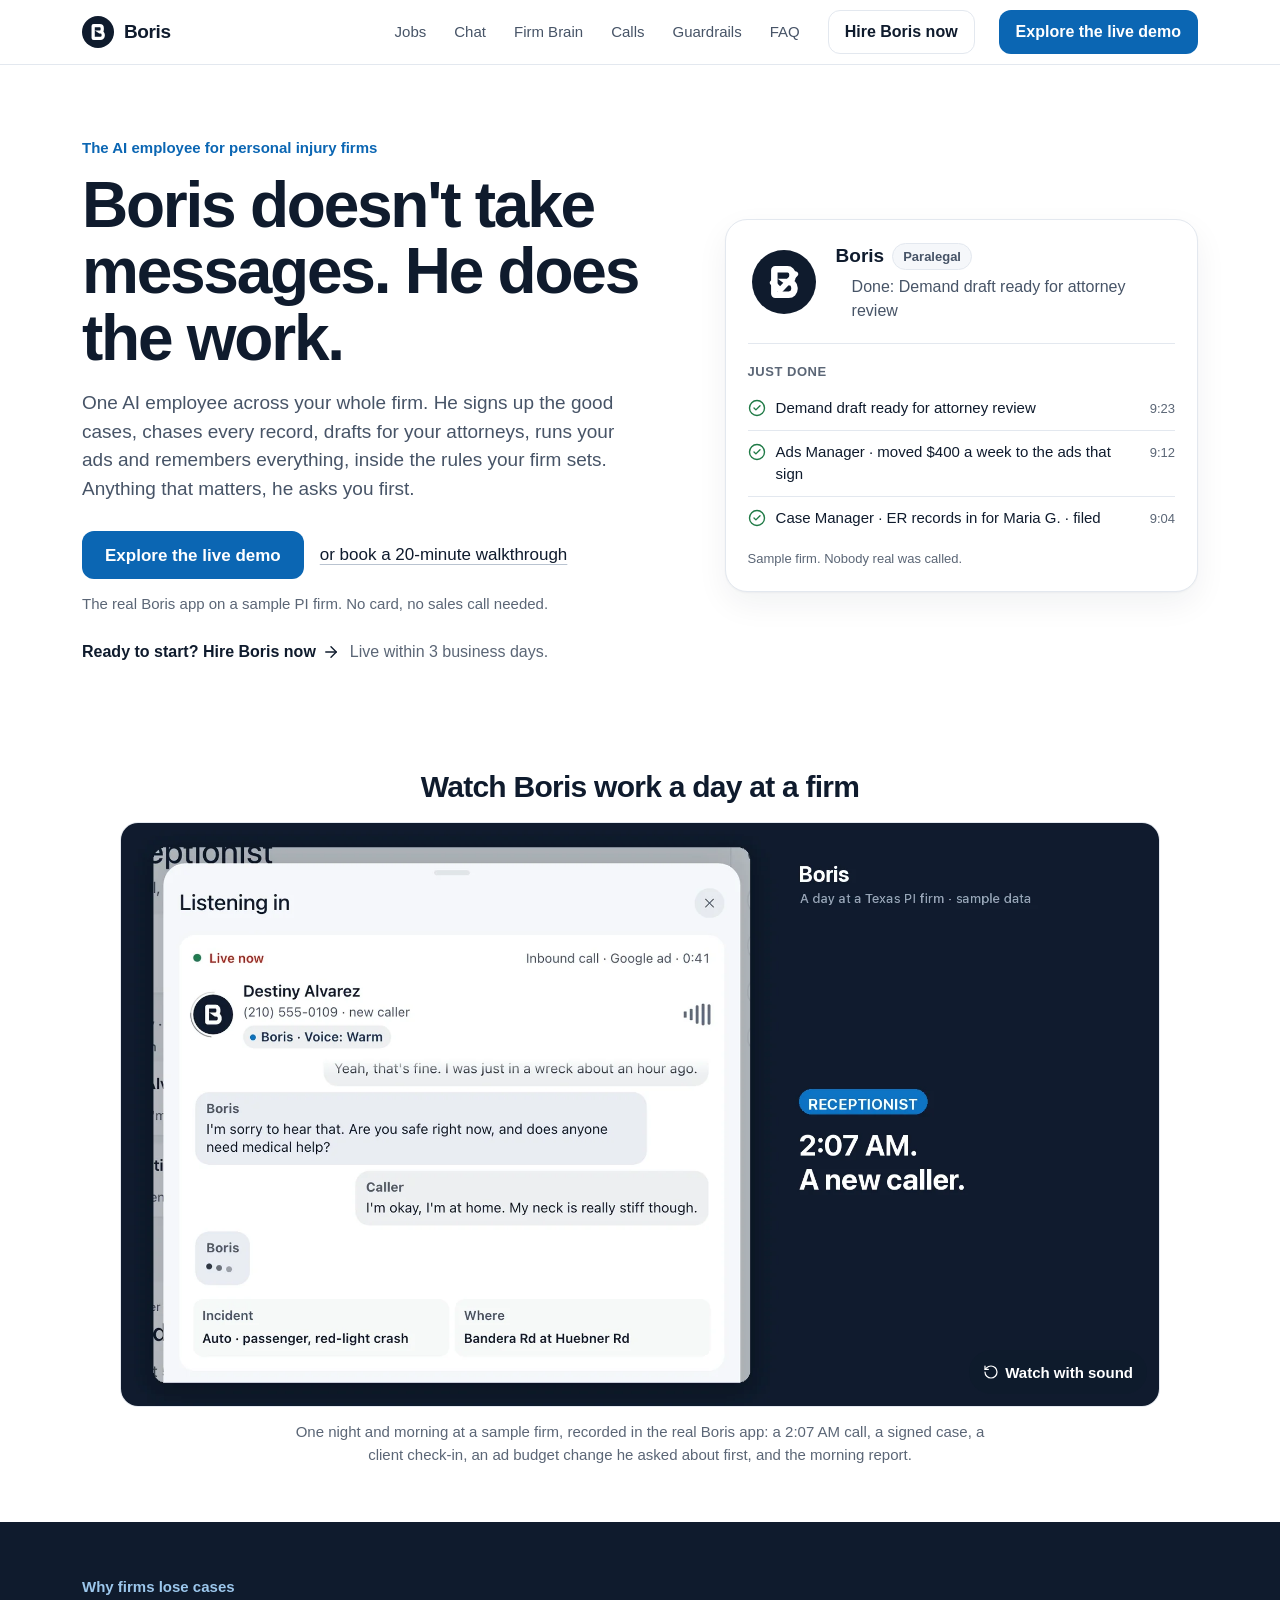
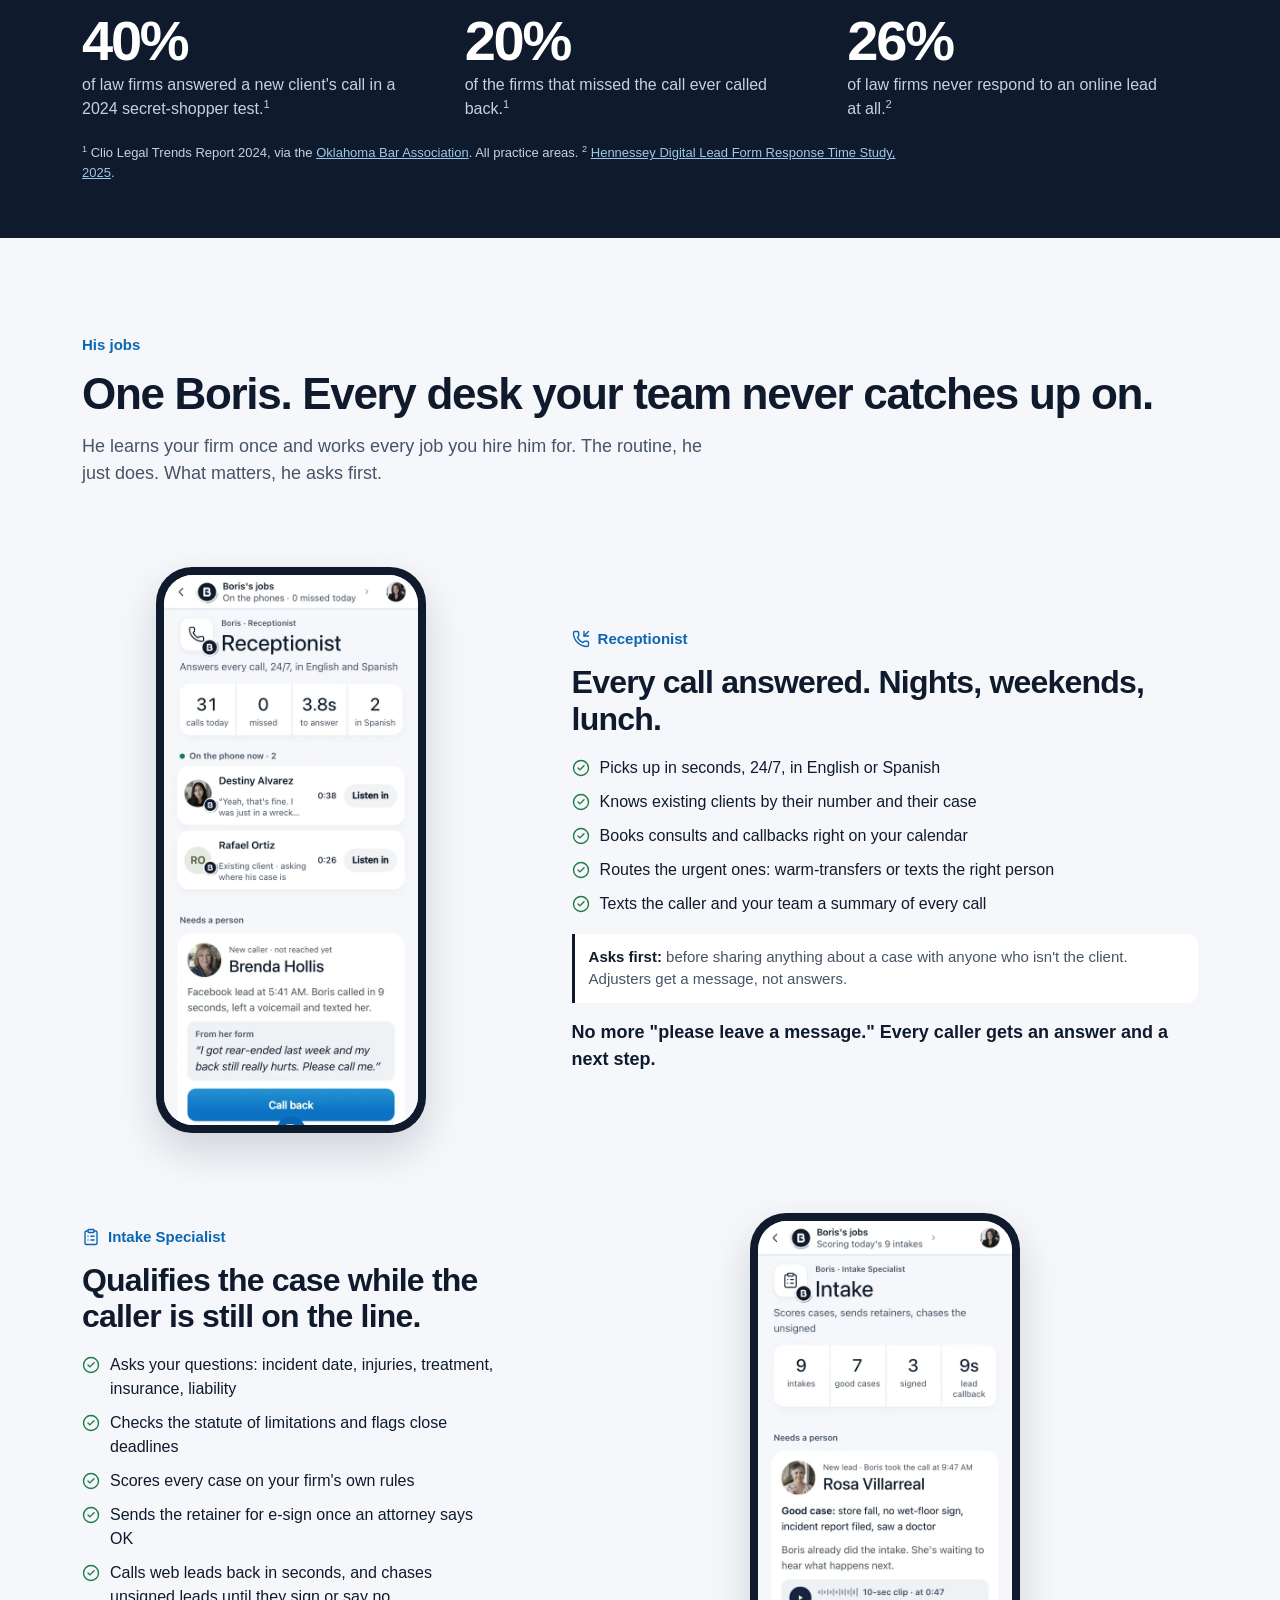
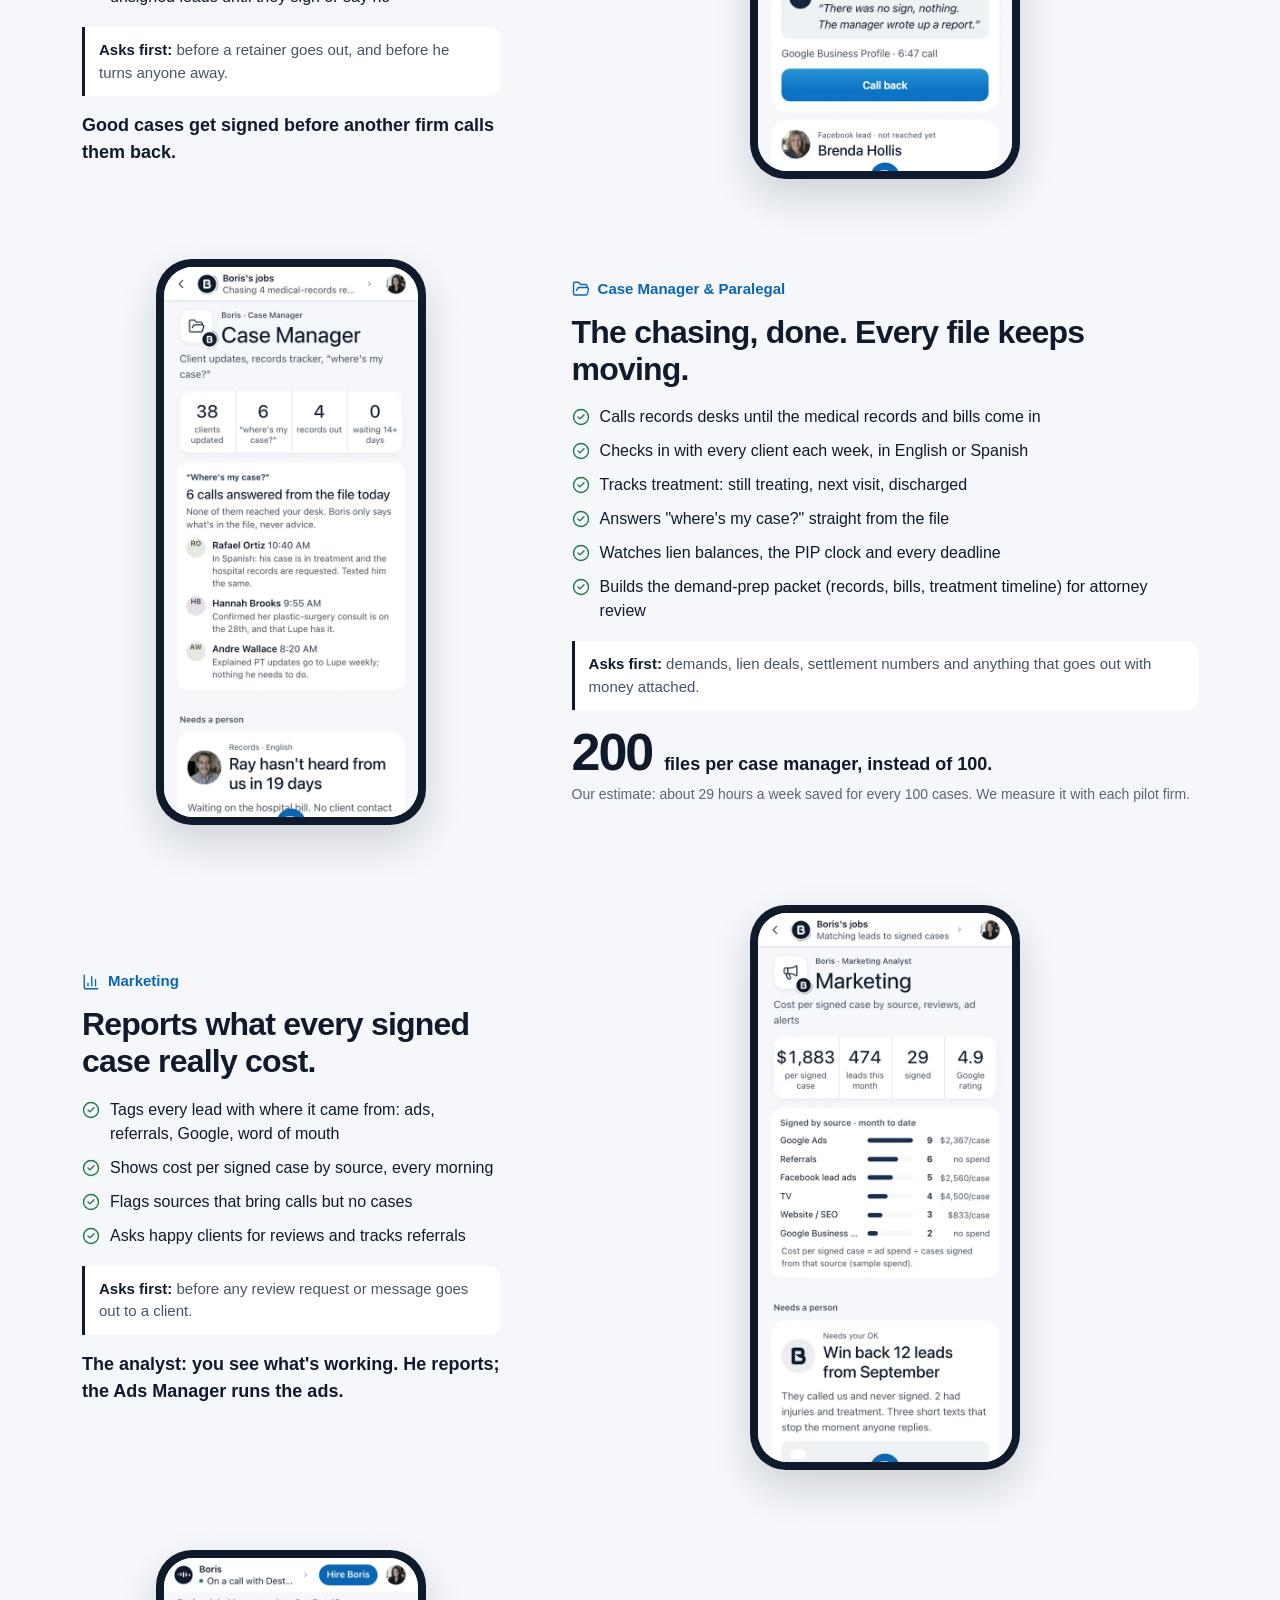
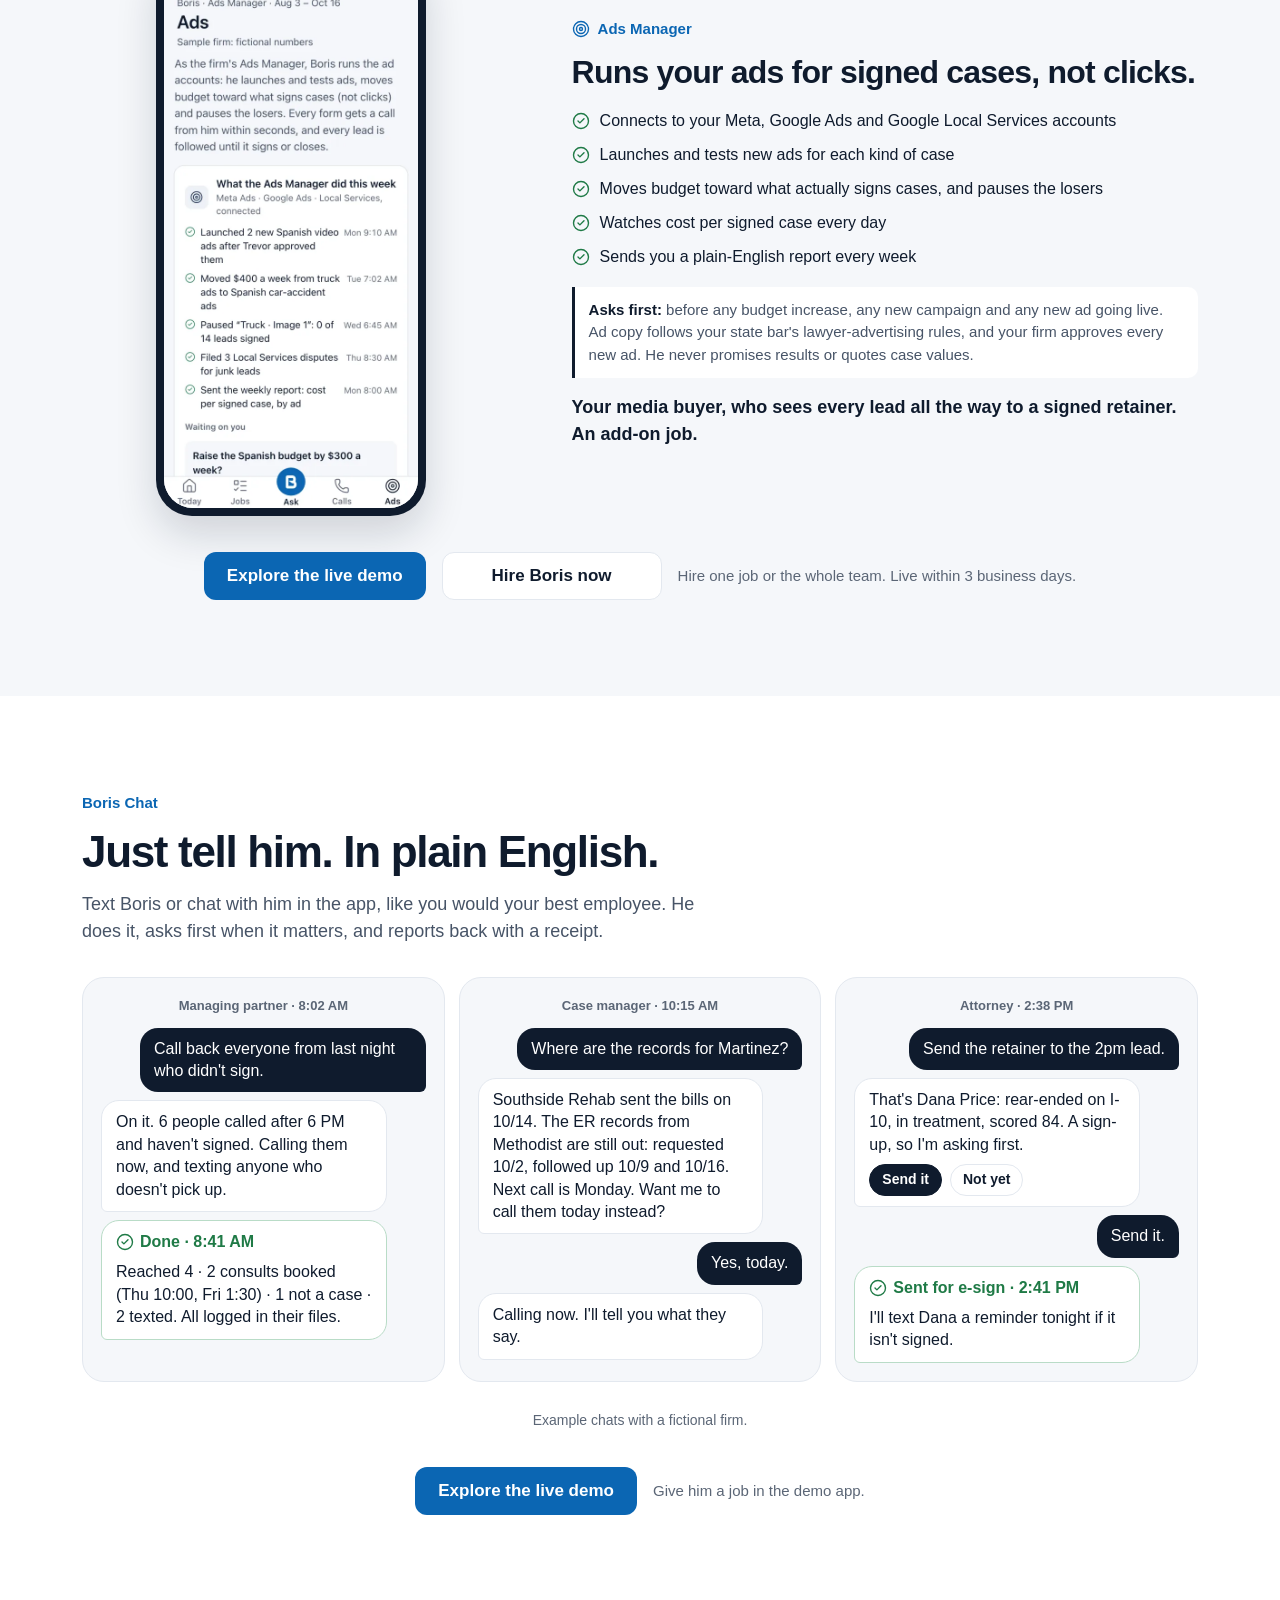
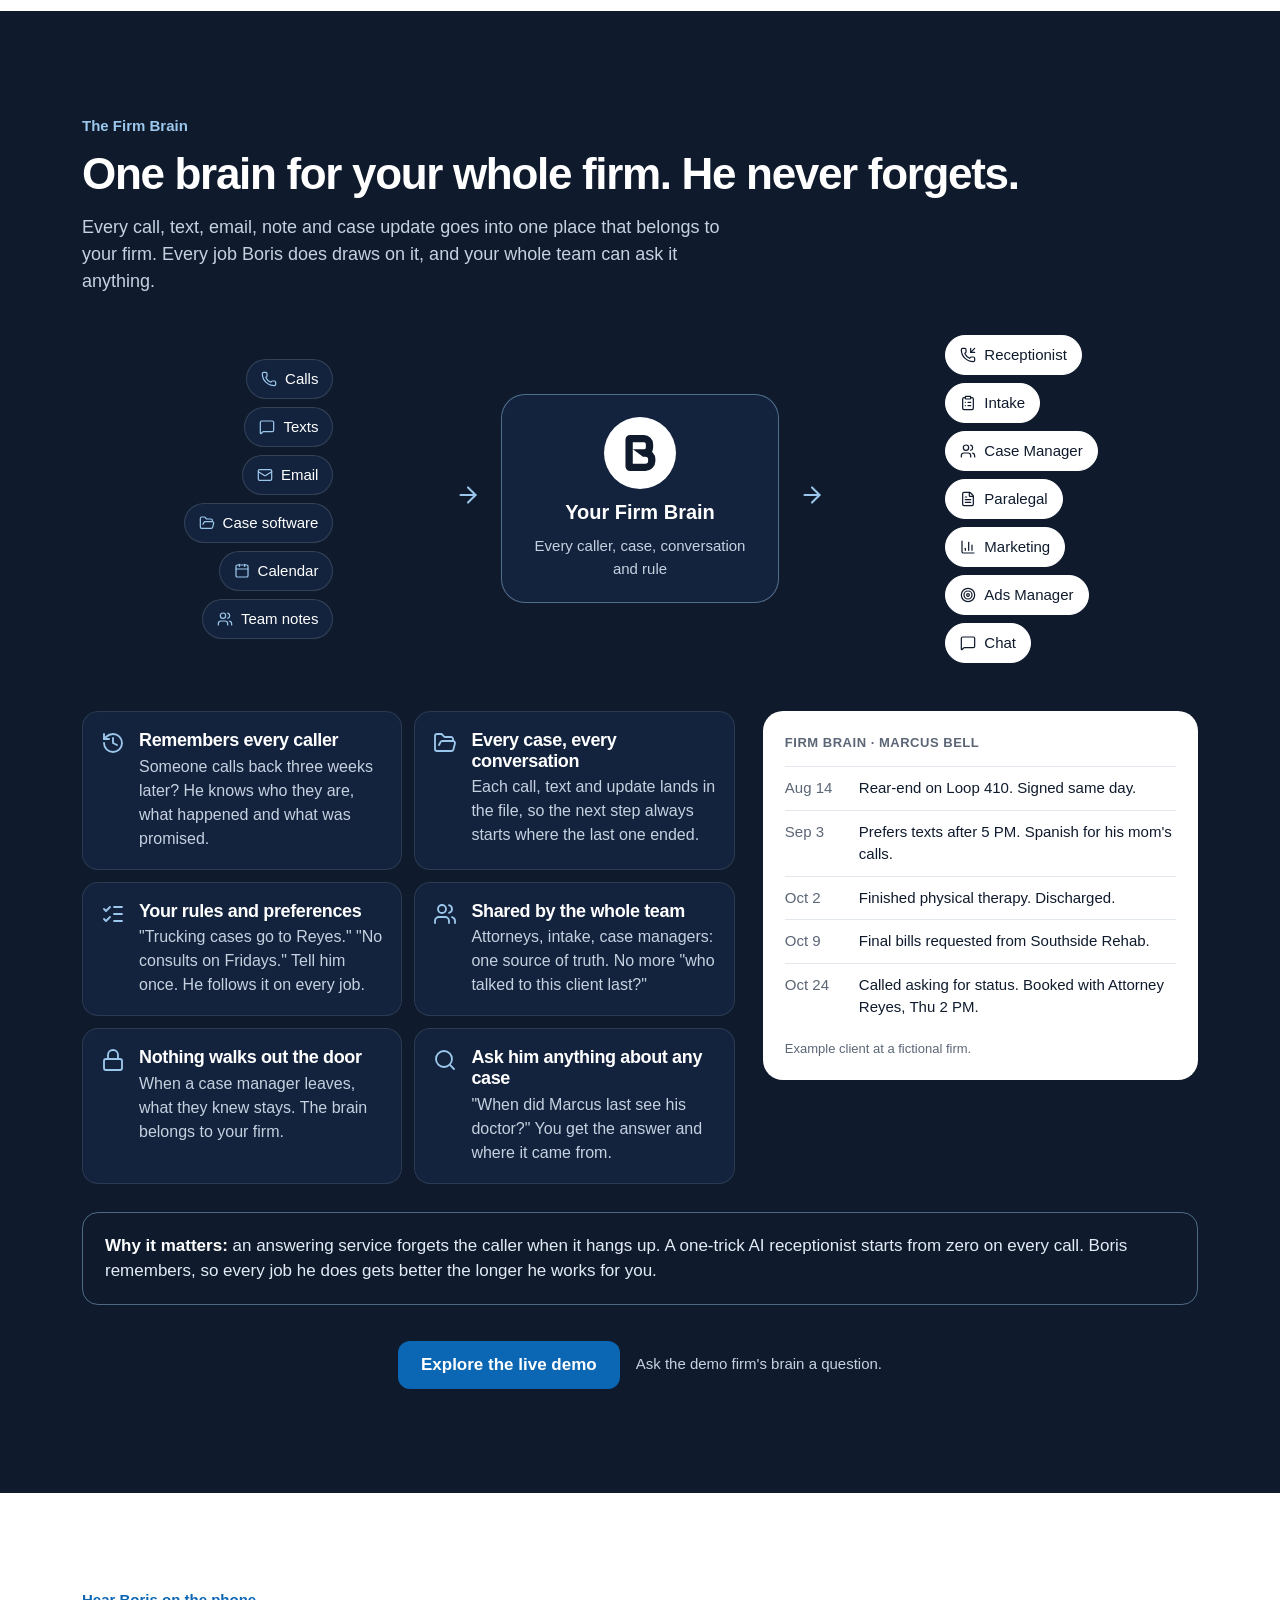
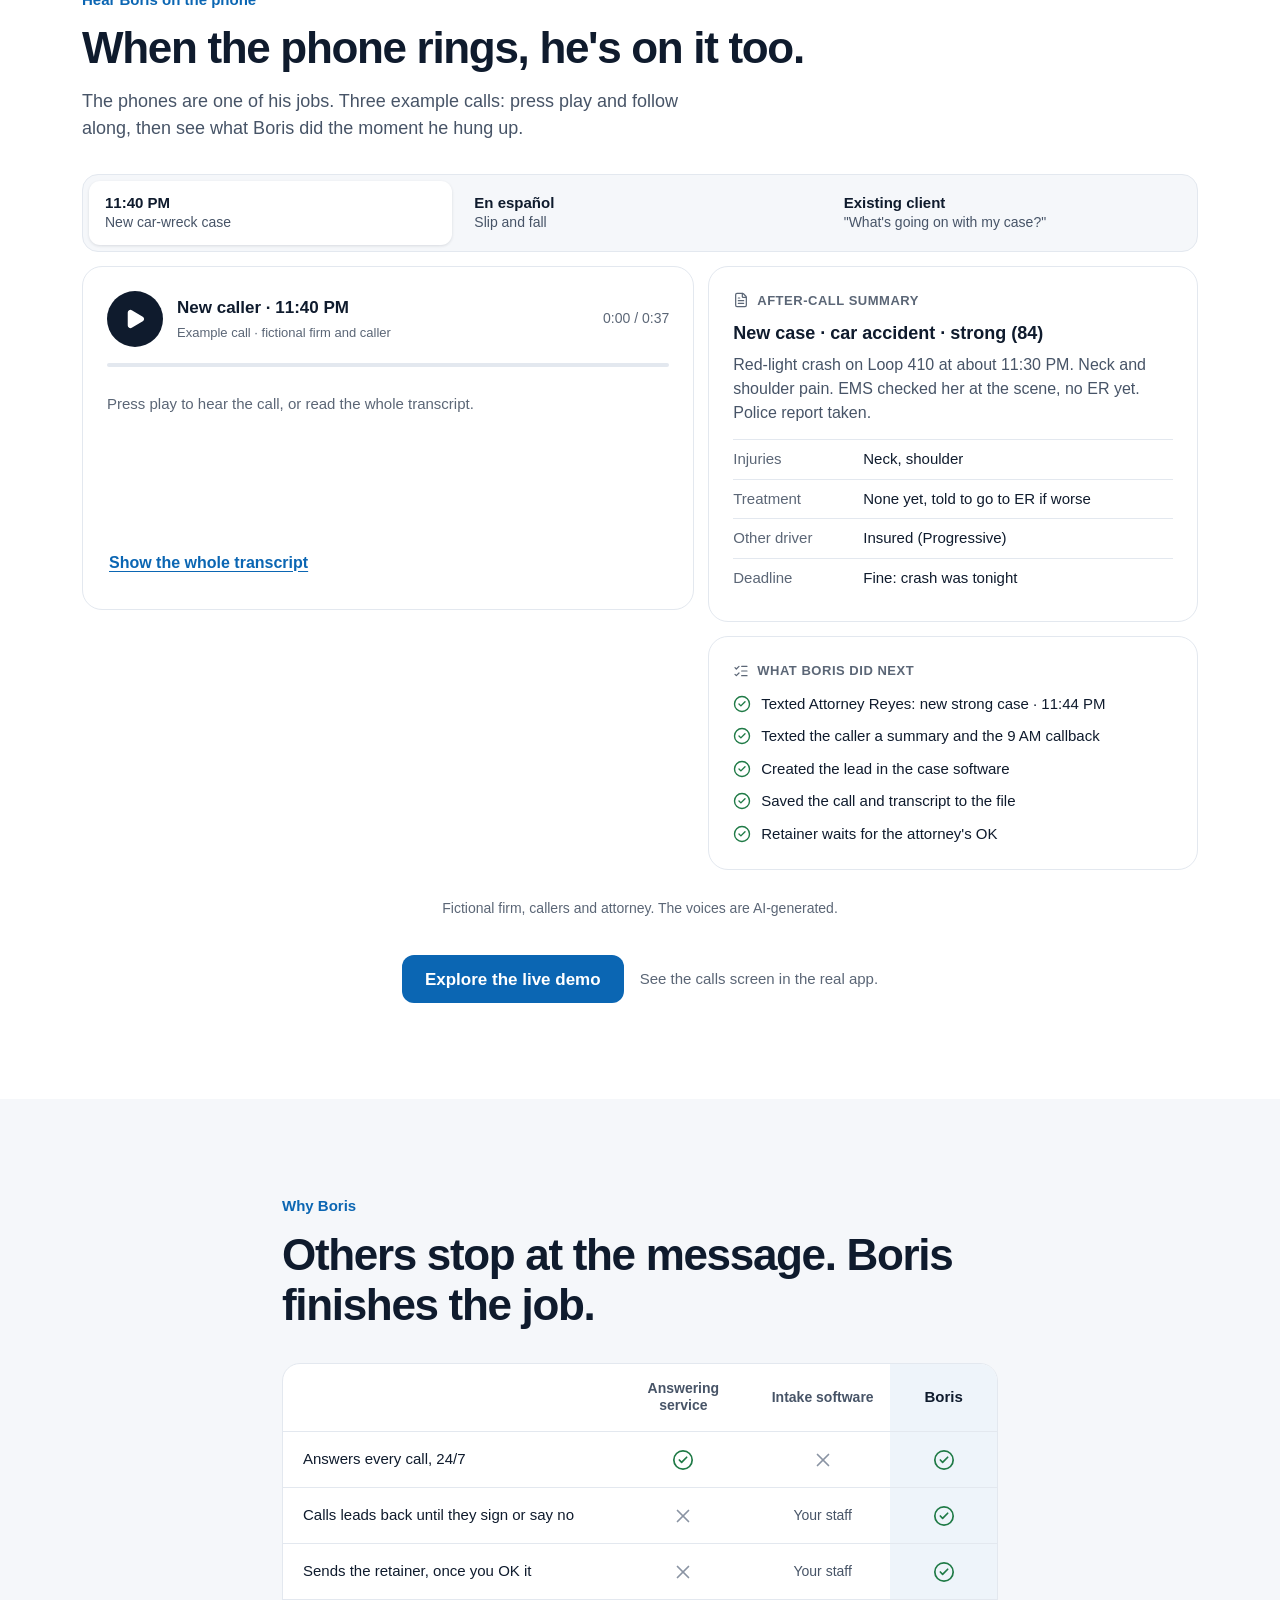
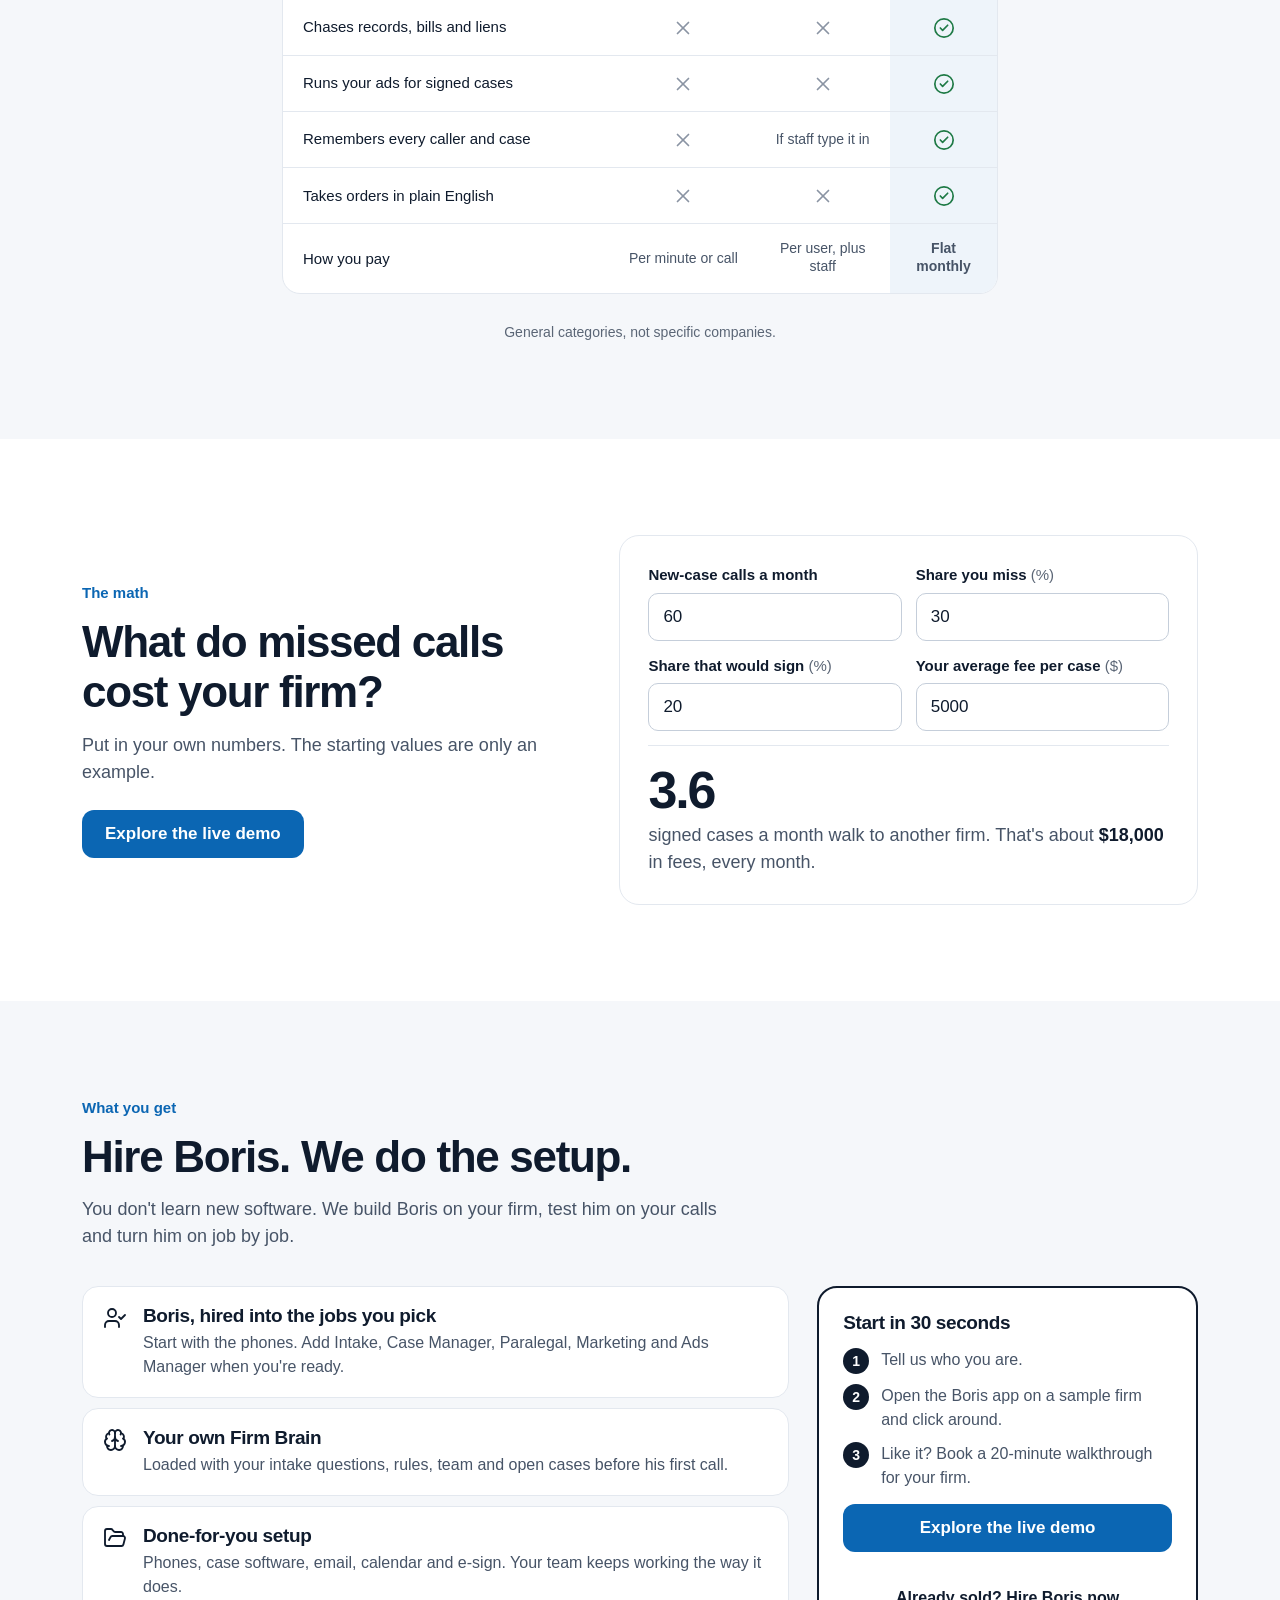
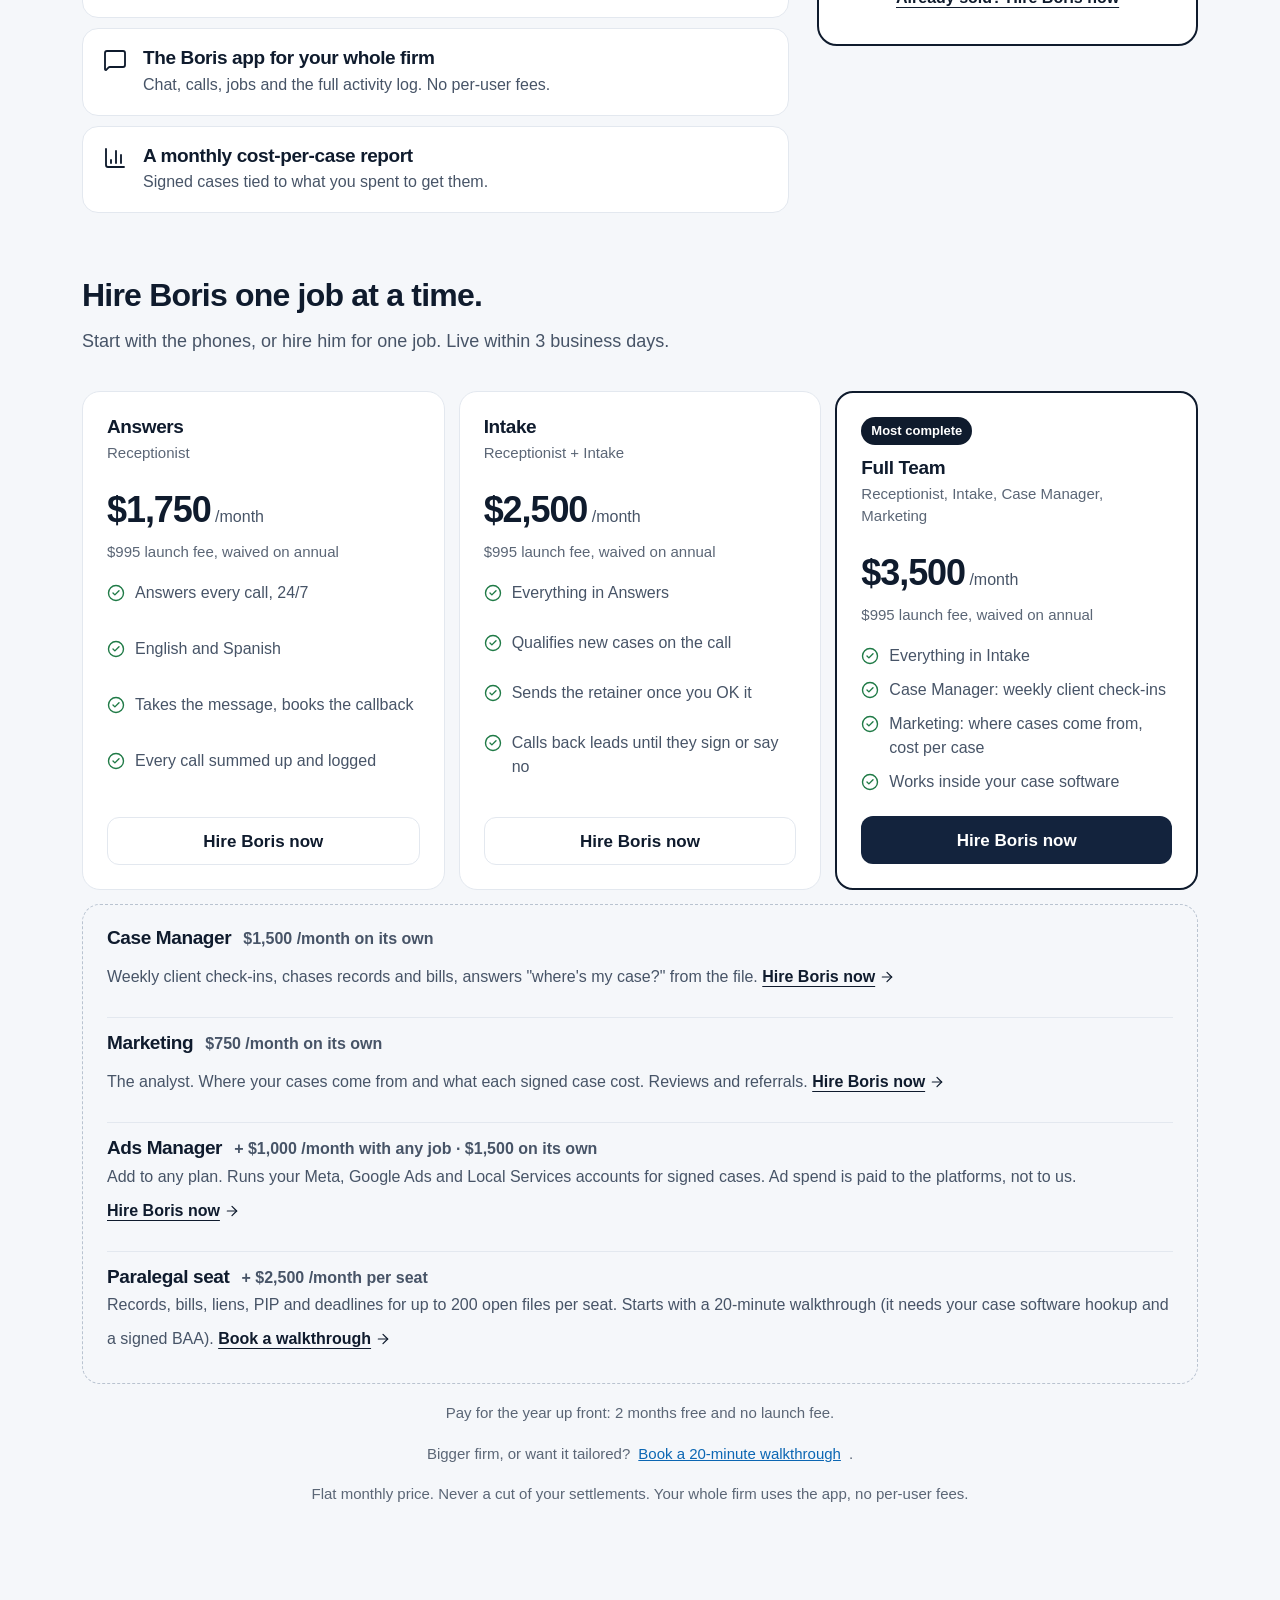
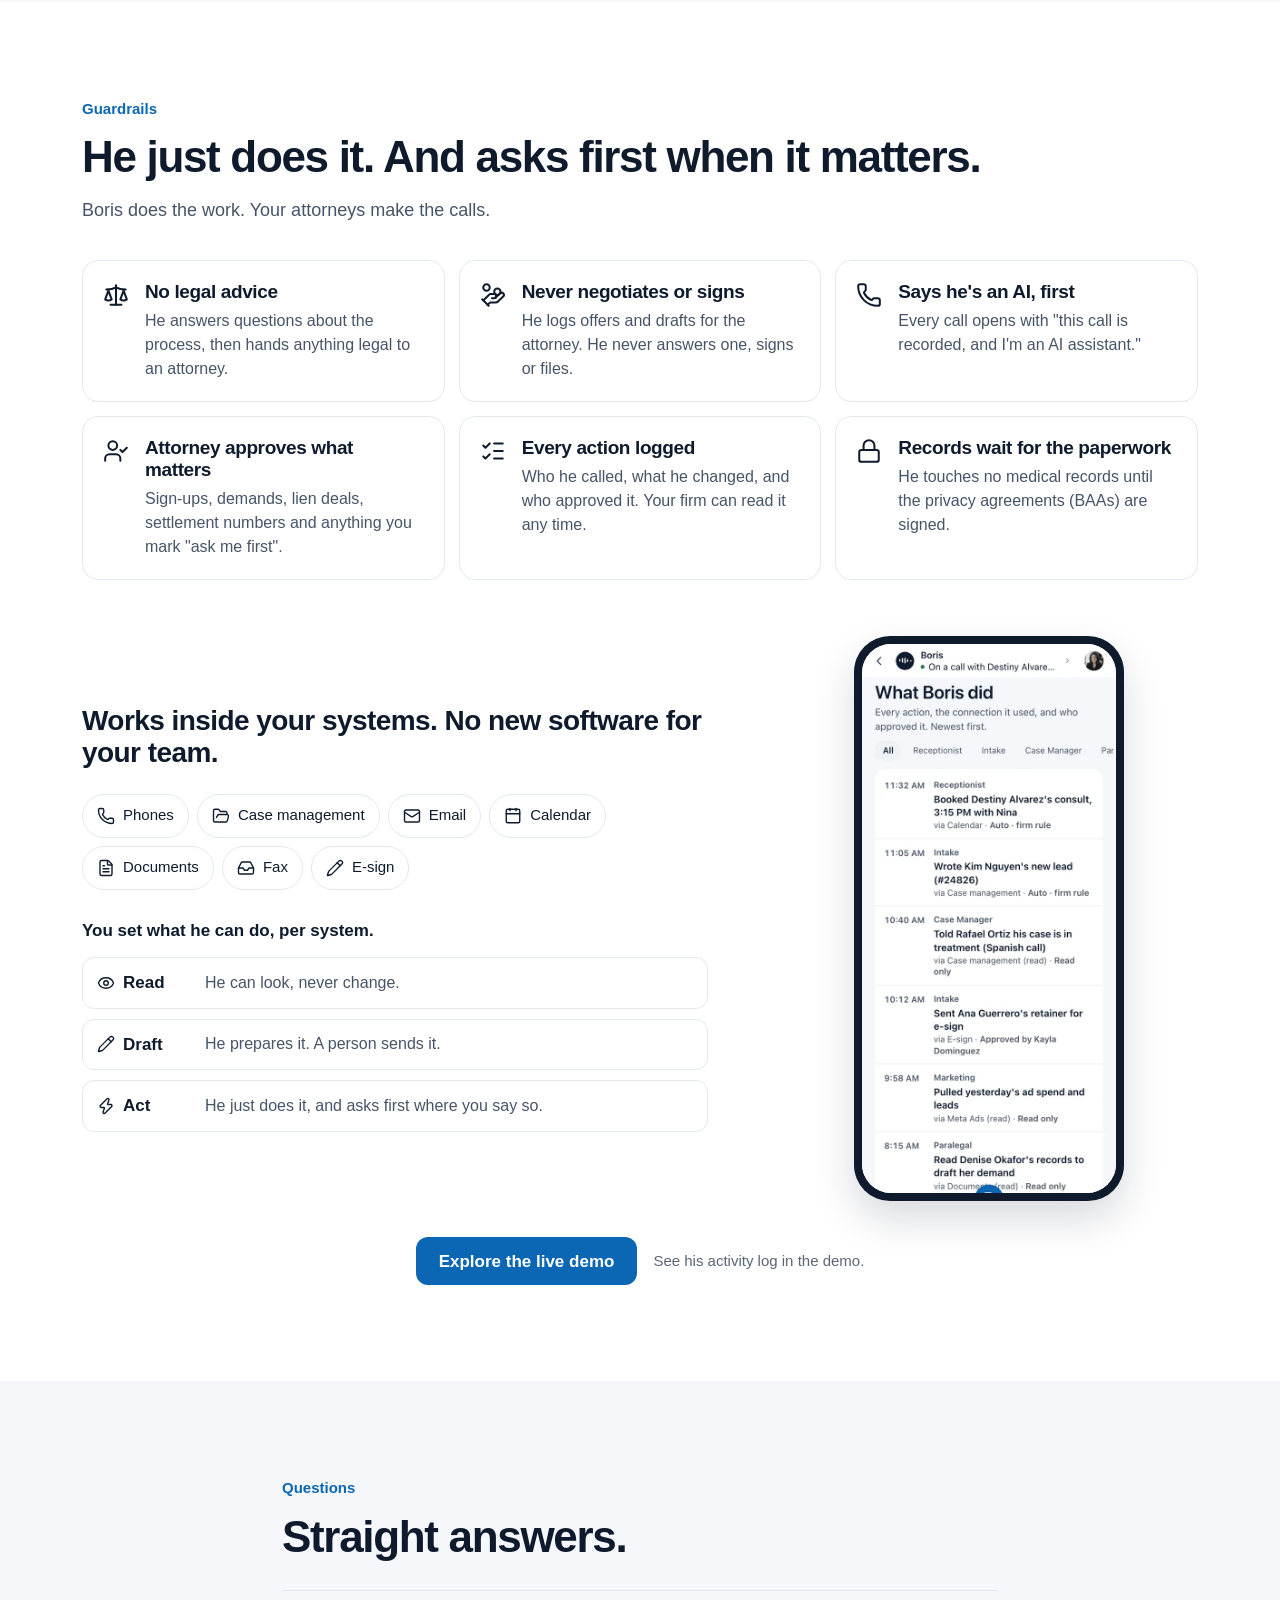
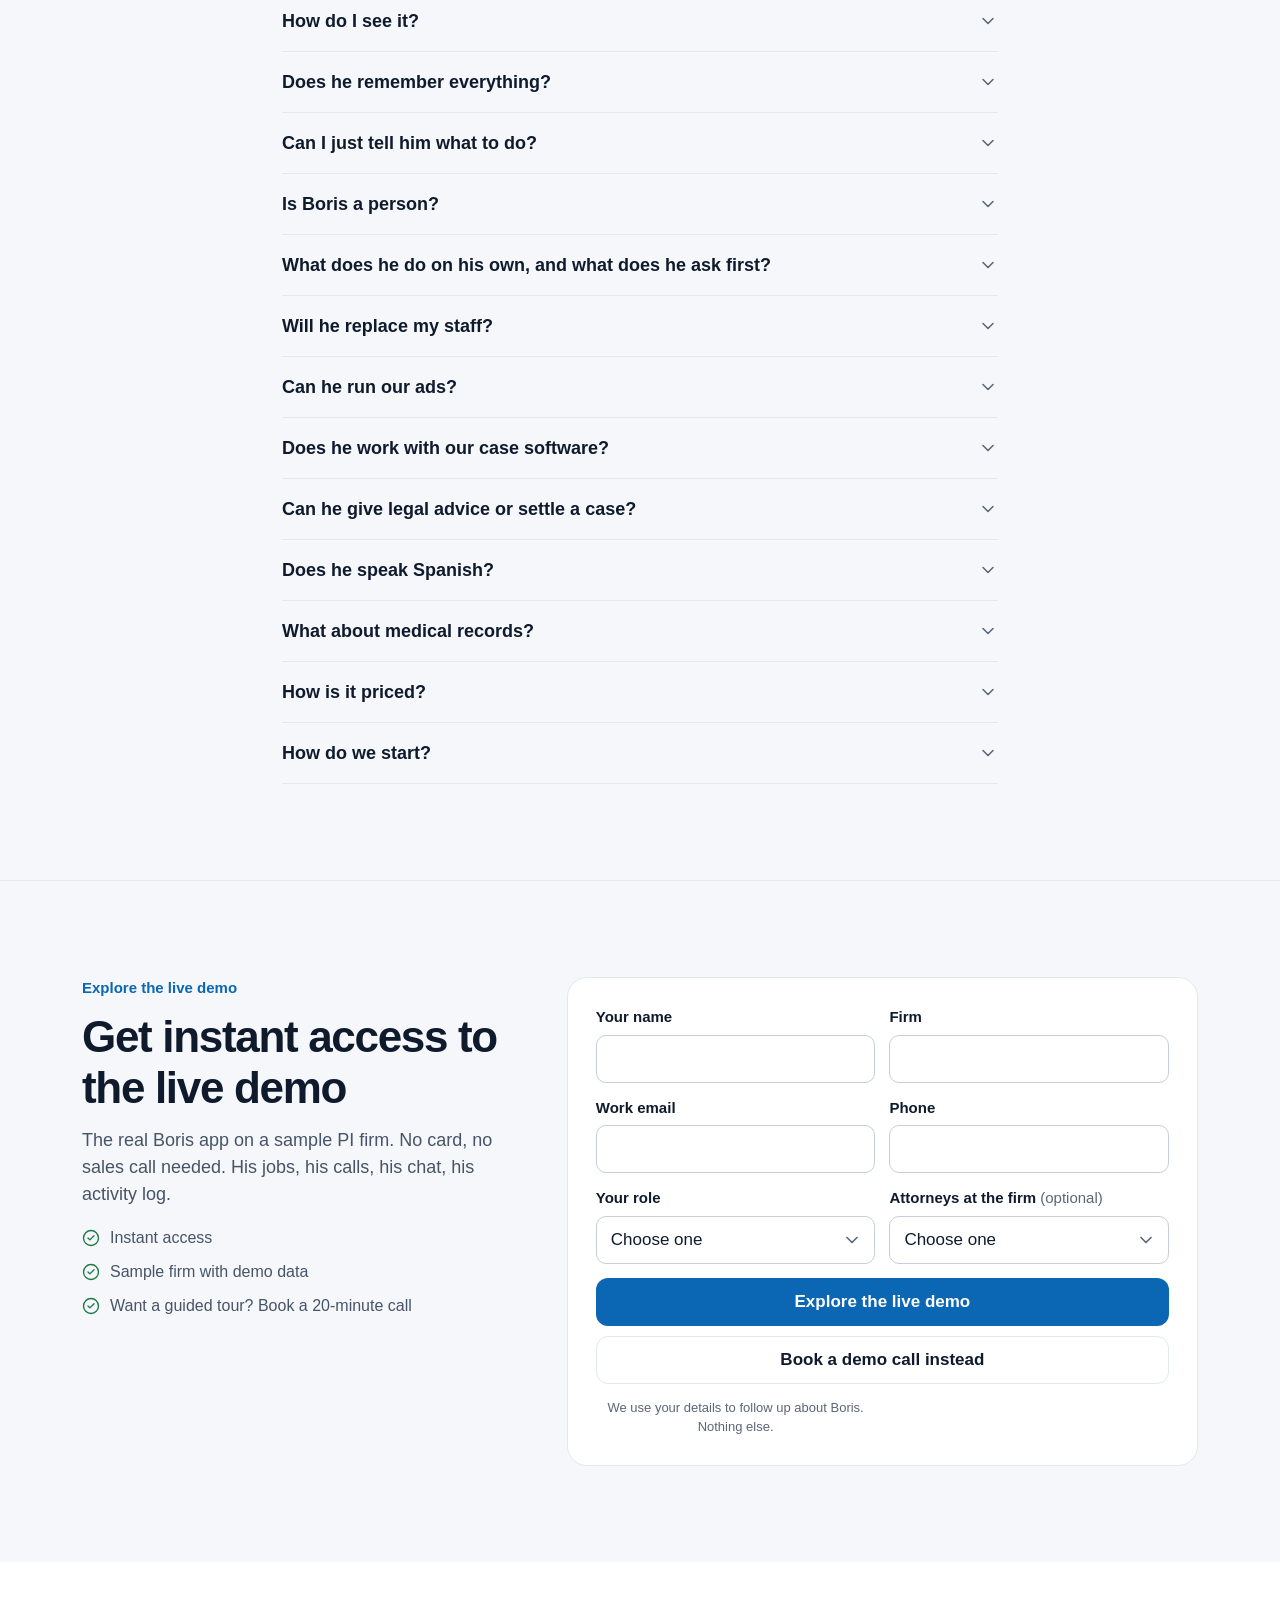
==== commit e7bc7a1e: "Boris v5: video, Build your Boris checkout, welcome, terms, privacy; demo v9.5" ====
--- a/index.html
+++ b/index.html
@@ -39,7 +39,8 @@
       <a href="#trust">Guardrails</a>
       <a href="#faq">FAQ</a>
     </nav>
-    <a class="btn btn--primary btn--sm" href="#try" data-cta="try">Explore the live demo</a>
+    <a class="btn btn--ghost btn--sm top__hire" href="/start/" data-start="">Hire Boris now</a>
+    <a class="btn btn--primary btn--sm top__cta" href="#try" data-cta="try">Explore the live demo</a>
   </div>
 </header>
 
@@ -57,6 +58,7 @@
         <a class="hero__alt" id="heroBook" href="#try">or book a 20-minute walkthrough</a>
       </div>
       <p class="hero__note">The real Boris app on a sample PI firm. No card, no sales call needed.</p>
+      <p class="hero__hire" data-start-wrap><a href="/start/" data-start="">Ready to start? Hire Boris now<svg class="i" aria-hidden="true"><use href="#i-arrow-right"/></svg></a> <span>Live within 3 business days.</span></p>
     </div>
 
     <div class="live" aria-label="What Boris is doing right now (sample firm)">
@@ -75,6 +77,18 @@
       </ol>
       <p class="live__foot">Sample firm. Nobody real was called.</p>
     </div>
+  </div>
+</section>
+
+<!-- 1b · the day-at-a-firm video (real demo app; captions burned in; muted loop, tap = from the top) -->
+<section class="vidsec" id="video" aria-labelledby="video-h">
+  <div class="wrap">
+    <h2 class="vidsec__h" id="video-h">Watch Boris work a day at a firm</h2>
+    <div class="vid">
+      <video id="dayVideo" muted loop playsinline preload="none" aria-describedby="video-cap"></video>
+      <button class="vid__btn" id="dayVideoBtn" type="button"><svg class="i" aria-hidden="true"><use href="#i-rotate"/></svg><span>Watch from the start</span></button>
+    </div>
+    <p class="vidsec__cap" id="video-cap">One night and morning at a sample firm, recorded in the real Boris app: a 2:07 AM call, a signed case, a client check-in, an ad budget change he asked about first, and the morning report.</p>
   </div>
 </section>
 
@@ -183,7 +197,7 @@
         <p class="outcome">Your media buyer, who sees every lead all the way to a signed retainer. An add-on job.</p>
       </div>
     </article>
-    <p class="next"><a class="btn btn--primary" href="#try" data-cta="try">Explore the live demo</a><span>Open every job in the demo app.</span></p>
+    <p class="next"><a class="btn btn--primary" href="#try" data-cta="try">Explore the live demo</a><a class="btn btn--ghost" href="/start/" data-start="">Hire Boris now</a><span>Hire one job or the whole team. Live within 3 business days.</span></p>
   </div>
 </section>
 
@@ -410,6 +424,7 @@
             <li><b>3</b><span>Like it? Book a 20-minute walkthrough for your firm.</span></li>
           </ol>
           <a class="btn btn--primary btn--block" href="#try" data-cta="try">Explore the live demo</a>
+          <p class="start__hire"><a href="/start/" data-start="">Already sold? Hire Boris now</a></p>
         </div>
       </aside>
     </div>
@@ -494,10 +509,10 @@
       <details><summary>Can he give legal advice or settle a case?<svg class="i" aria-hidden="true"><use href="#i-chevron-down"/></svg></summary><p>No. He never gives legal advice, never negotiates, never accepts an offer and never signs or files anything. Those go to your attorneys.</p></details>
       <details><summary>Does he speak Spanish?<svg class="i" aria-hidden="true"><use href="#i-chevron-down"/></svg></summary><p>Yes. He answers and checks in with clients in English or Spanish, and texts summaries in the caller's language.</p></details>
       <details><summary>What about medical records?<svg class="i" aria-hidden="true"><use href="#i-chevron-down"/></svg></summary><p>Boris handles no medical records until the privacy agreements (BAAs) are signed for your firm. Every request he sends uses your firm's own authorization forms.</p></details>
-      <details><summary>How is it priced?<svg class="i" aria-hidden="true"><use href="#i-chevron-down"/></svg></summary><p>A setup fee and a flat monthly price per seat. Never a percentage of fees or settlements. <span id="faqAnnual"></span></p></details>
+      <details><summary>How is it priced?<svg class="i" aria-hidden="true"><use href="#i-chevron-down"/></svg></summary><p>A flat monthly price per job, plus a one-time launch fee. Never a percentage of fees or settlements. <span id="faqAnnual"></span></p></details>
       <details data-flag="guarantee" hidden><summary>Is there a guarantee?<svg class="i" aria-hidden="true"><use href="#i-chevron-down"/></svg></summary><p id="faqGuar"></p></details>
       <details data-flag="founding" hidden><summary>What does "one firm per market" mean?<svg class="i" aria-hidden="true"><use href="#i-chevron-down"/></svg></summary><p>We take one personal injury firm per metro as a founding firm. Your competitors across town can't get Boris at founding terms while you're with us.</p></details>
-      <details><summary>How do we start?<svg class="i" aria-hidden="true"><use href="#i-chevron-down"/></svg></summary><p>Try the demo today. If it fits, book a walkthrough. We set Boris up on your phones and software, load your Firm Brain, test him on your calls, then turn him on job by job.</p></details>
+      <details><summary>How do we start?<svg class="i" aria-hidden="true"><use href="#i-chevron-down"/></svg></summary><p>Two ways. Already sure? <a href="/start/" data-start="">Hire Boris online</a>: pick his jobs, check out, fill in a short setup checklist, and he's live within 3 business days. Want to see it fit your firm first? Explore the demo or book a 20-minute walkthrough. Either way we set Boris up on your phones and software, load your Firm Brain, test him on your calls, then turn him on job by job.</p></details>
     </div>
   </div>
 </section>
@@ -563,7 +578,7 @@
 <footer class="foot">
   <div class="wrap foot__in">
     <p class="foot__brand">Boris · by Social Elite</p>
-    <nav aria-label="Footer"><a href="#jobs">Jobs</a><a href="#brain">Firm Brain</a><a href="#calls">Calls</a><a href="#trust">Guardrails</a><a href="#pricing">Pricing</a><a href="#faq">FAQ</a><a href="#partners">Partners</a><a id="footMail" href="#try">Contact</a></nav>
+    <nav aria-label="Footer"><a href="#jobs">Jobs</a><a href="#brain">Firm Brain</a><a href="#calls">Calls</a><a href="#trust">Guardrails</a><a href="#pricing">Pricing</a><a href="#faq">FAQ</a><a href="#partners">Partners</a><a href="/start/" data-start="">Hire Boris</a><a id="footMail" href="#try">Contact</a><a href="/terms/">Service Agreement</a><a href="/privacy/">Privacy</a></nav>
     <p class="foot__fine">© 2026 Social Elite. Boris is not a law firm and does not give legal advice. Screens, calls and chats show fictional firms, people and demo data. Example call voices are AI-generated. Icons by Lucide (ISC License).</p>
   </div>
 </footer>
--- a/styles.css
+++ b/styles.css
@@ -532,3 +532,29 @@
 .hero__alt { display: inline-flex; align-items: center; min-height: 48px; padding: 0 4px; font-size: 17px; font-weight: 500; color: var(--navy); text-decoration: underline; text-decoration-color: #b9c3d0; text-underline-offset: 4px; }
 .hero__alt:hover { text-decoration-color: var(--navy); }
 .addon .addon__2 { margin-top: 12px; padding-top: 14px; border-top: 1px solid var(--line); }
+
+/* ---------------------------------------------------------------- v5: hire now, video */
+.top__hire { display: none; }
+@media (min-width: 720px) {
+  .top__hire { display: inline-flex; margin-left: auto; }
+  .top__nav + .top__hire { margin-left: 0; }
+}
+@media (max-width: 1023px) { .top__nav + .top__hire { margin-left: auto; } }
+.top__cta { flex: none; }
+.hero__hire { margin-top: 14px; font-size: 16px; color: var(--meta); display: flex; flex-wrap: wrap; gap: 4px 10px; align-items: center; }
+.hero__hire a { display: inline-flex; align-items: center; gap: 6px; min-height: 44px; font-weight: 600; color: var(--navy); text-decoration: none; }
+.hero__hire a:hover { text-decoration: underline; text-underline-offset: 4px; }
+.hero__hire .i { width: 18px; height: 18px; }
+.start__hire { margin-top: 10px; text-align: center; font-size: 16px; }
+.start__hire a { display: inline-flex; align-items: center; min-height: 44px; color: var(--navy); font-weight: 600; text-underline-offset: 4px; }
+.addon__go { display: inline-flex; align-items: center; gap: 4px; min-height: 44px; font-weight: 600; color: var(--navy); white-space: nowrap; text-underline-offset: 4px; }
+.addon__go .i { width: 16px; height: 16px; }
+
+.vidsec { padding: 8px 0 56px; }
+.vidsec__h { font-size: clamp(22px, 4.6vw, 30px); letter-spacing: -0.025em; text-align: center; margin-bottom: 18px; }
+.vid { position: relative; margin: 0 auto; max-width: 1040px; aspect-ratio: 16 / 9; border-radius: 18px; overflow: hidden; background: var(--navy); border: 1px solid var(--line); }
+@media (max-width: 640px) { .vid { aspect-ratio: 4 / 5; max-width: 480px; } } /* same breakpoint as site.js picks the 4:5 cut */
+.vid video { display: block; width: 100%; height: 100%; object-fit: cover; }
+.vid__btn { position: absolute; right: 12px; bottom: 12px; display: inline-flex; align-items: center; gap: 6px; min-height: 44px; padding: 0 14px; border-radius: 99px; border: 0; background: rgba(15, 27, 45, 0.86); color: #fff; font: 600 15px/1 var(--font); cursor: pointer; }
+.vid__btn .i { width: 16px; height: 16px; }
+.vidsec__cap { max-width: 720px; margin: 14px auto 0; text-align: center; font-size: 15px; color: var(--meta); }
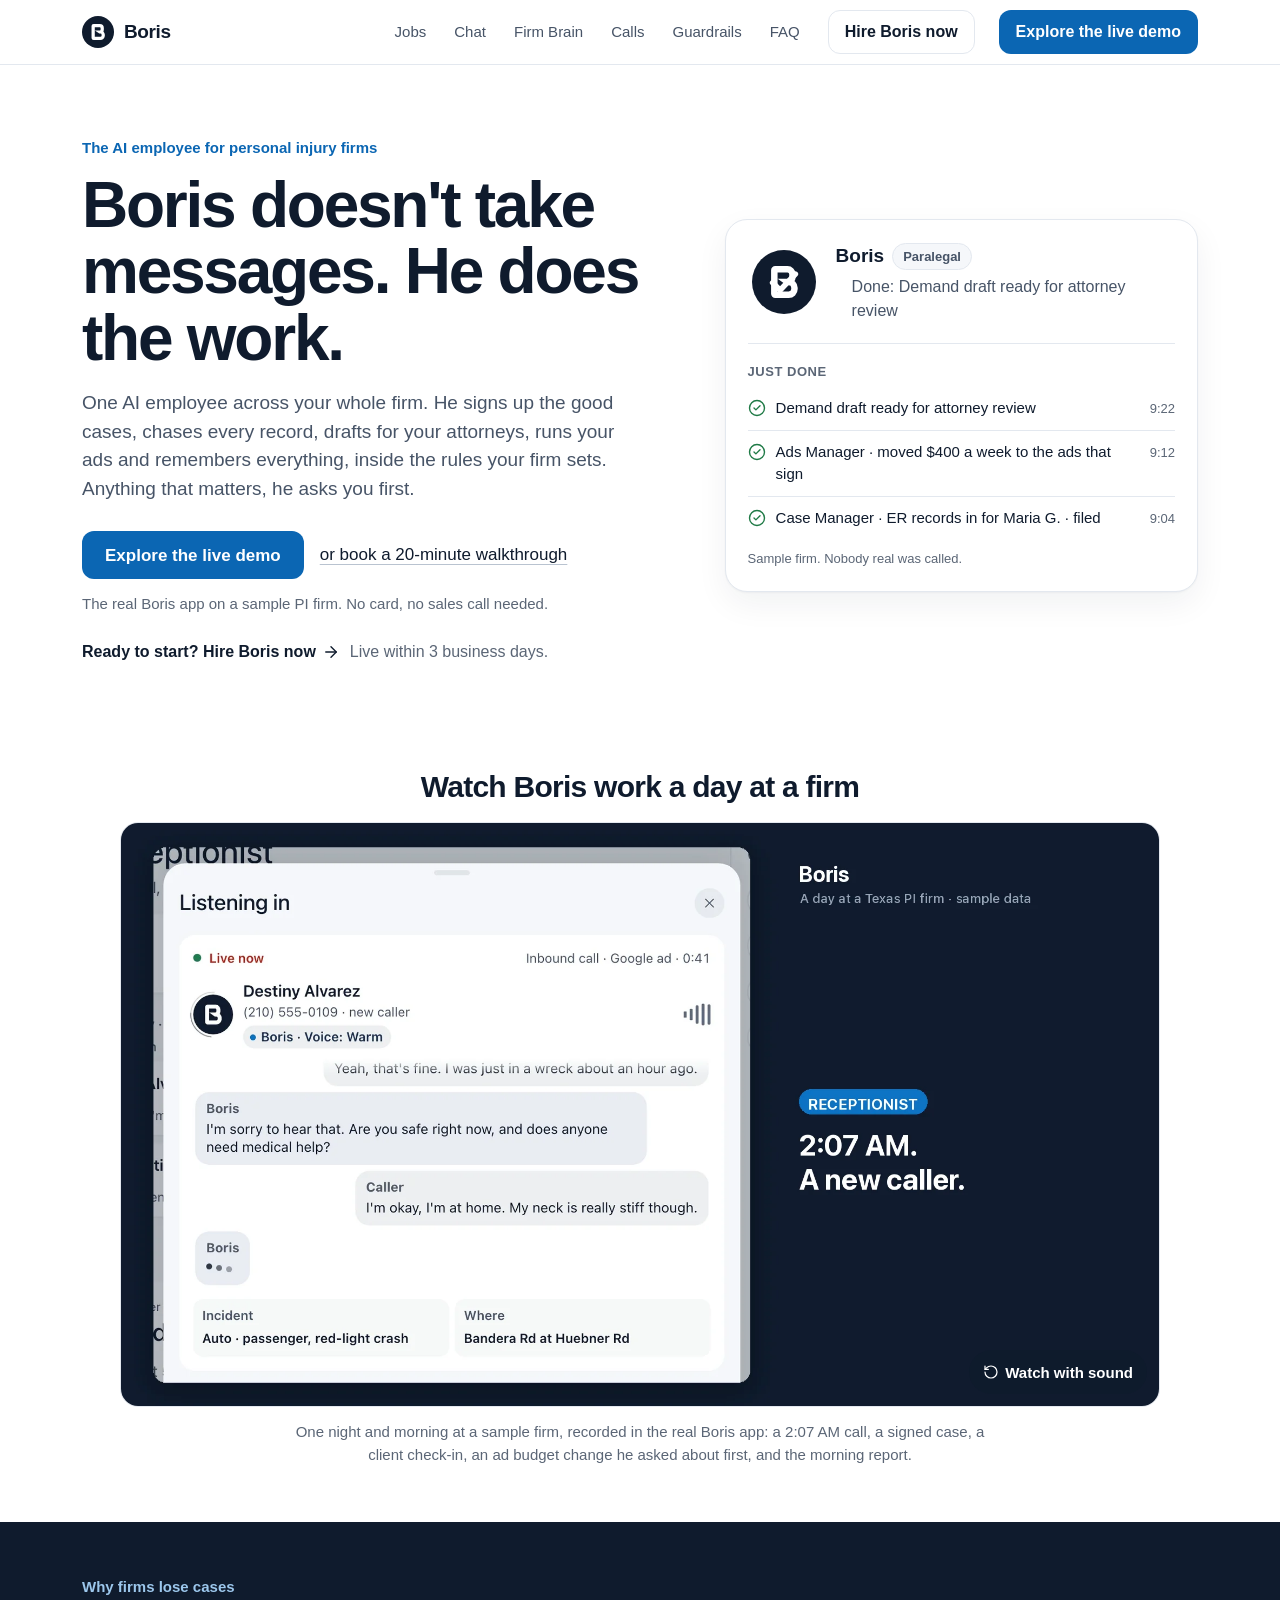
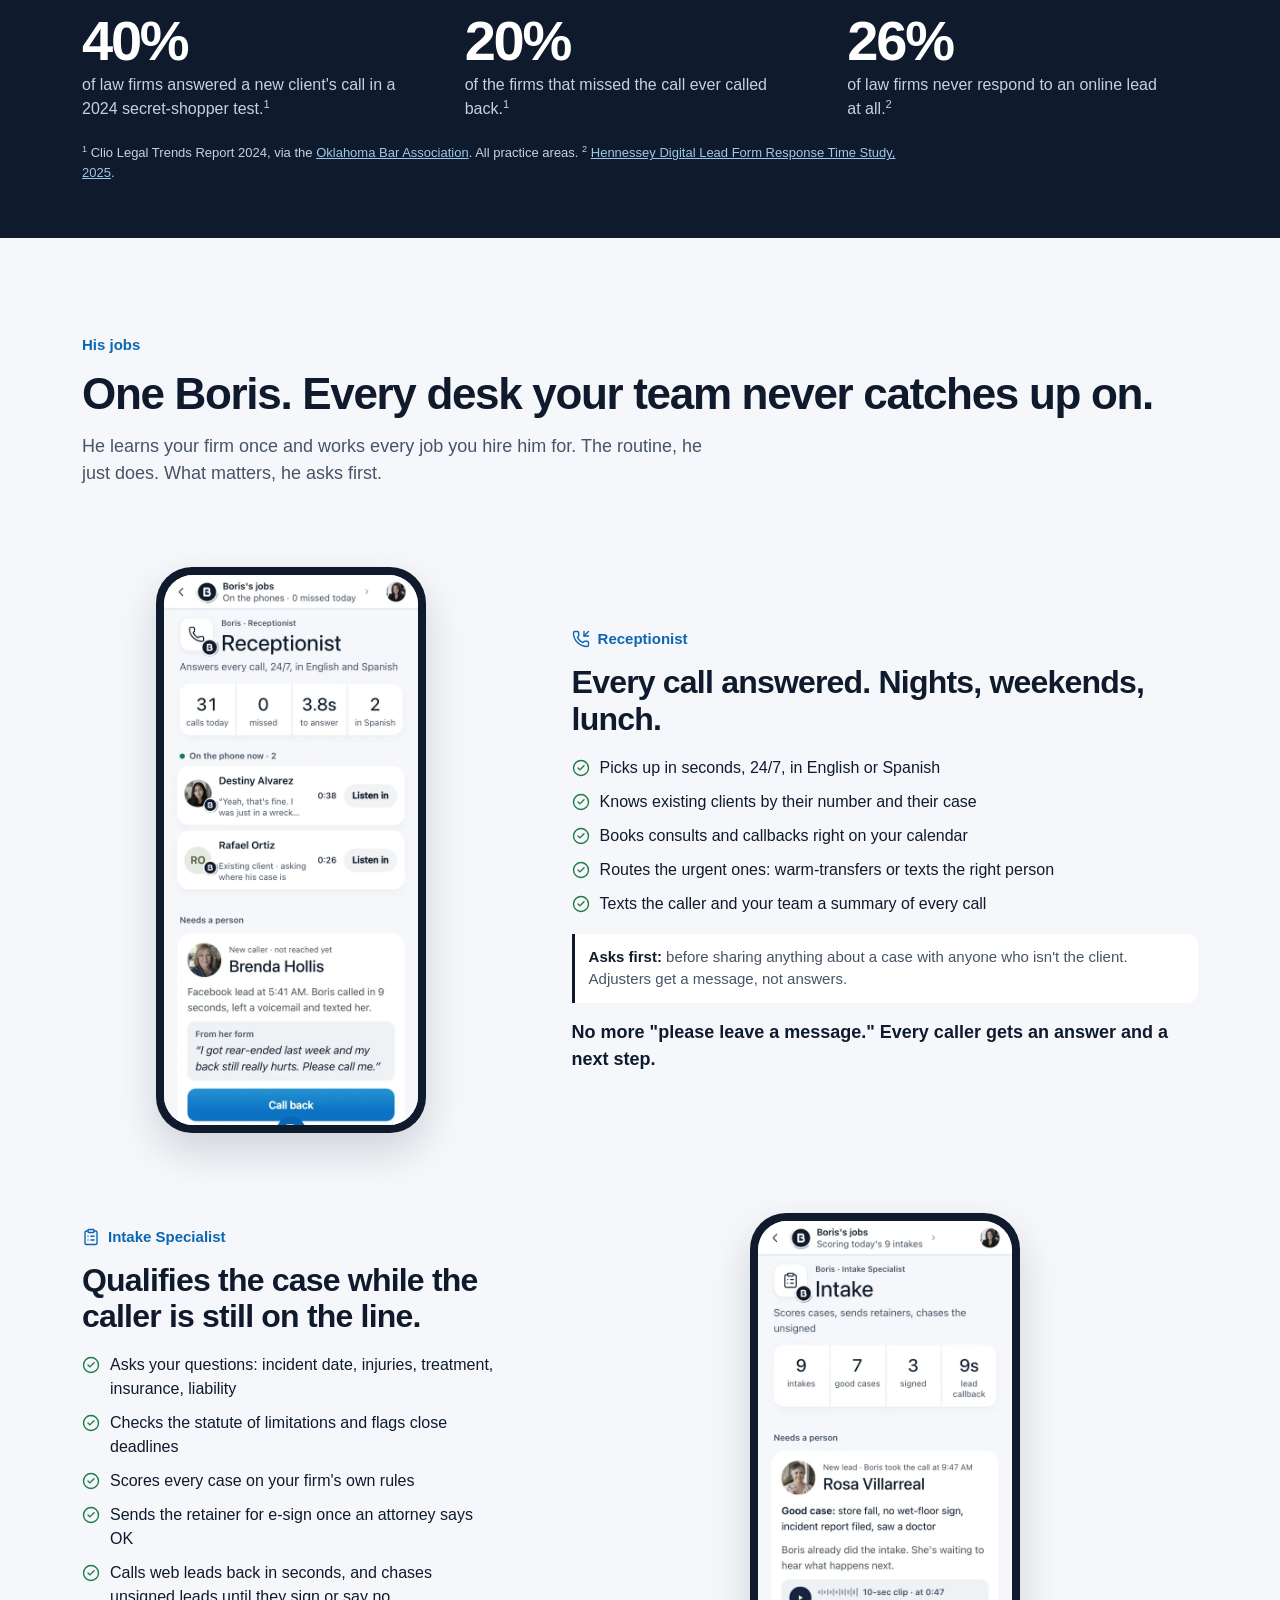
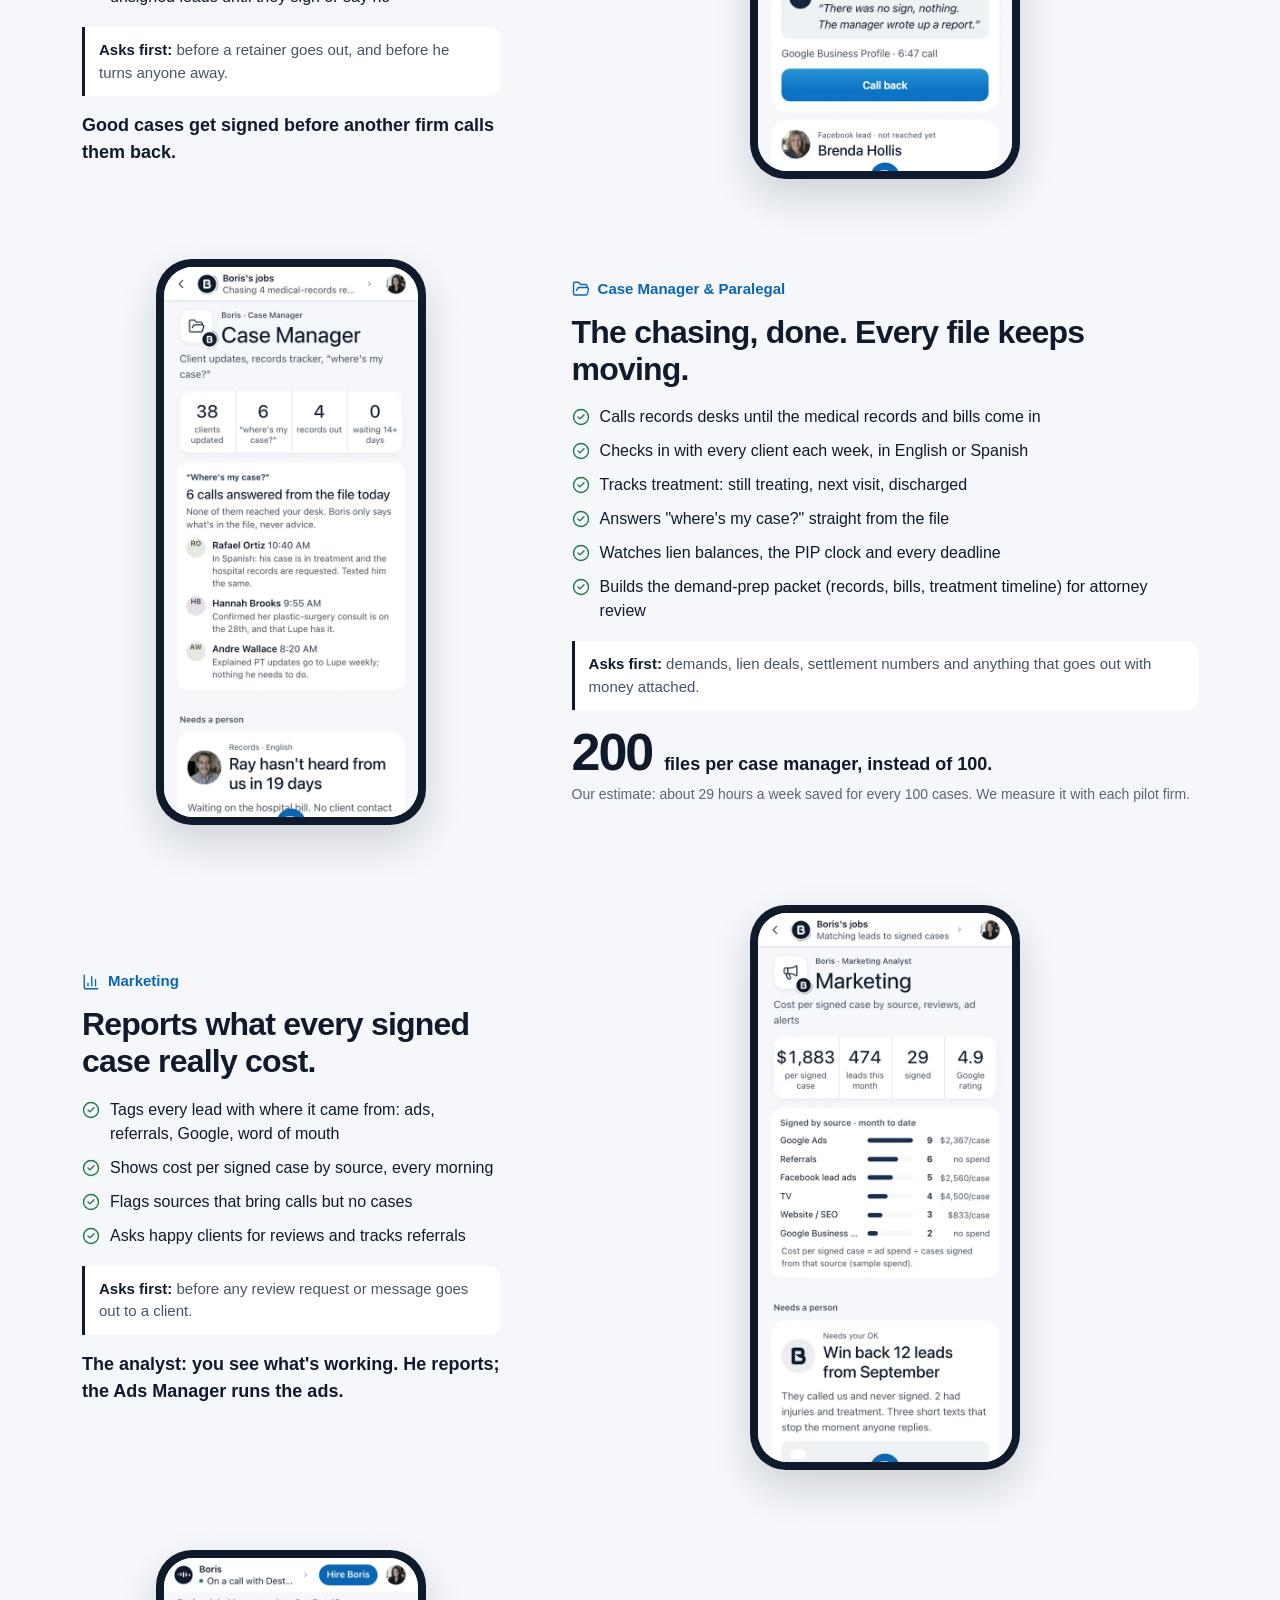
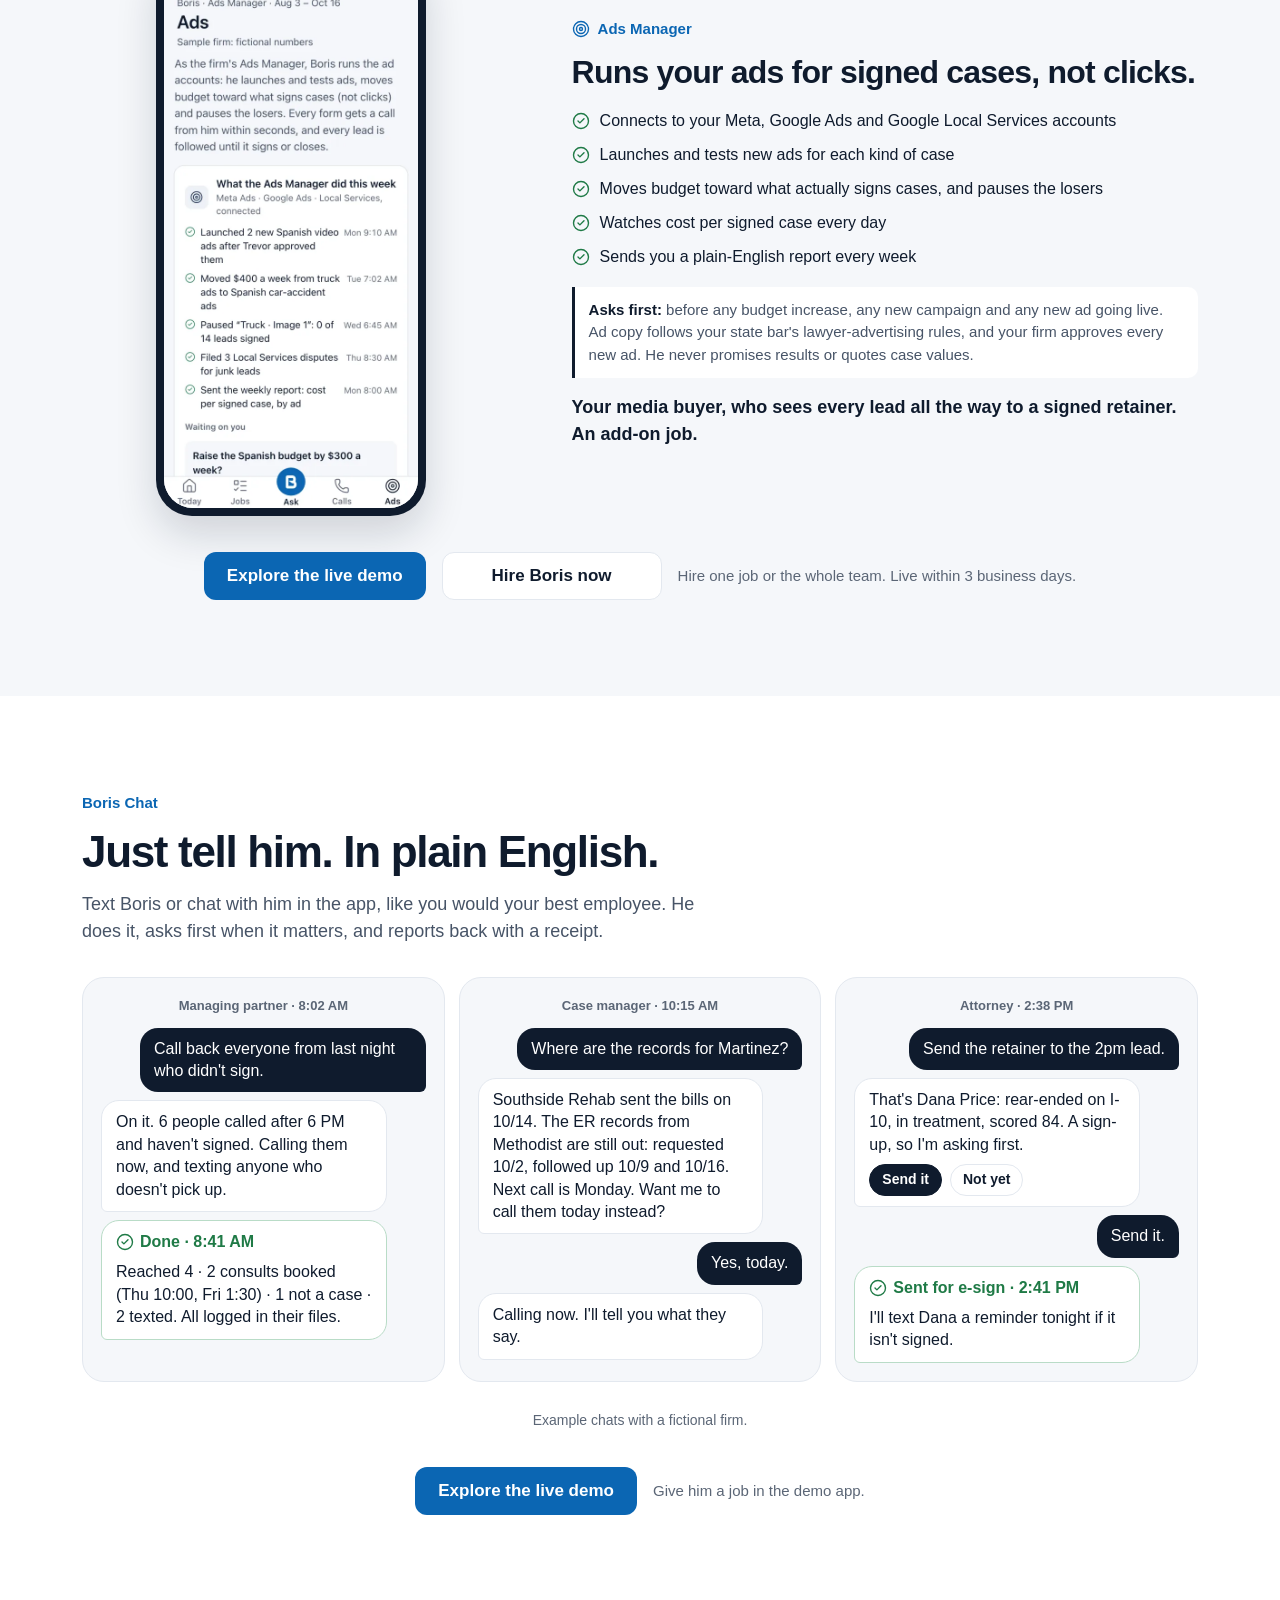
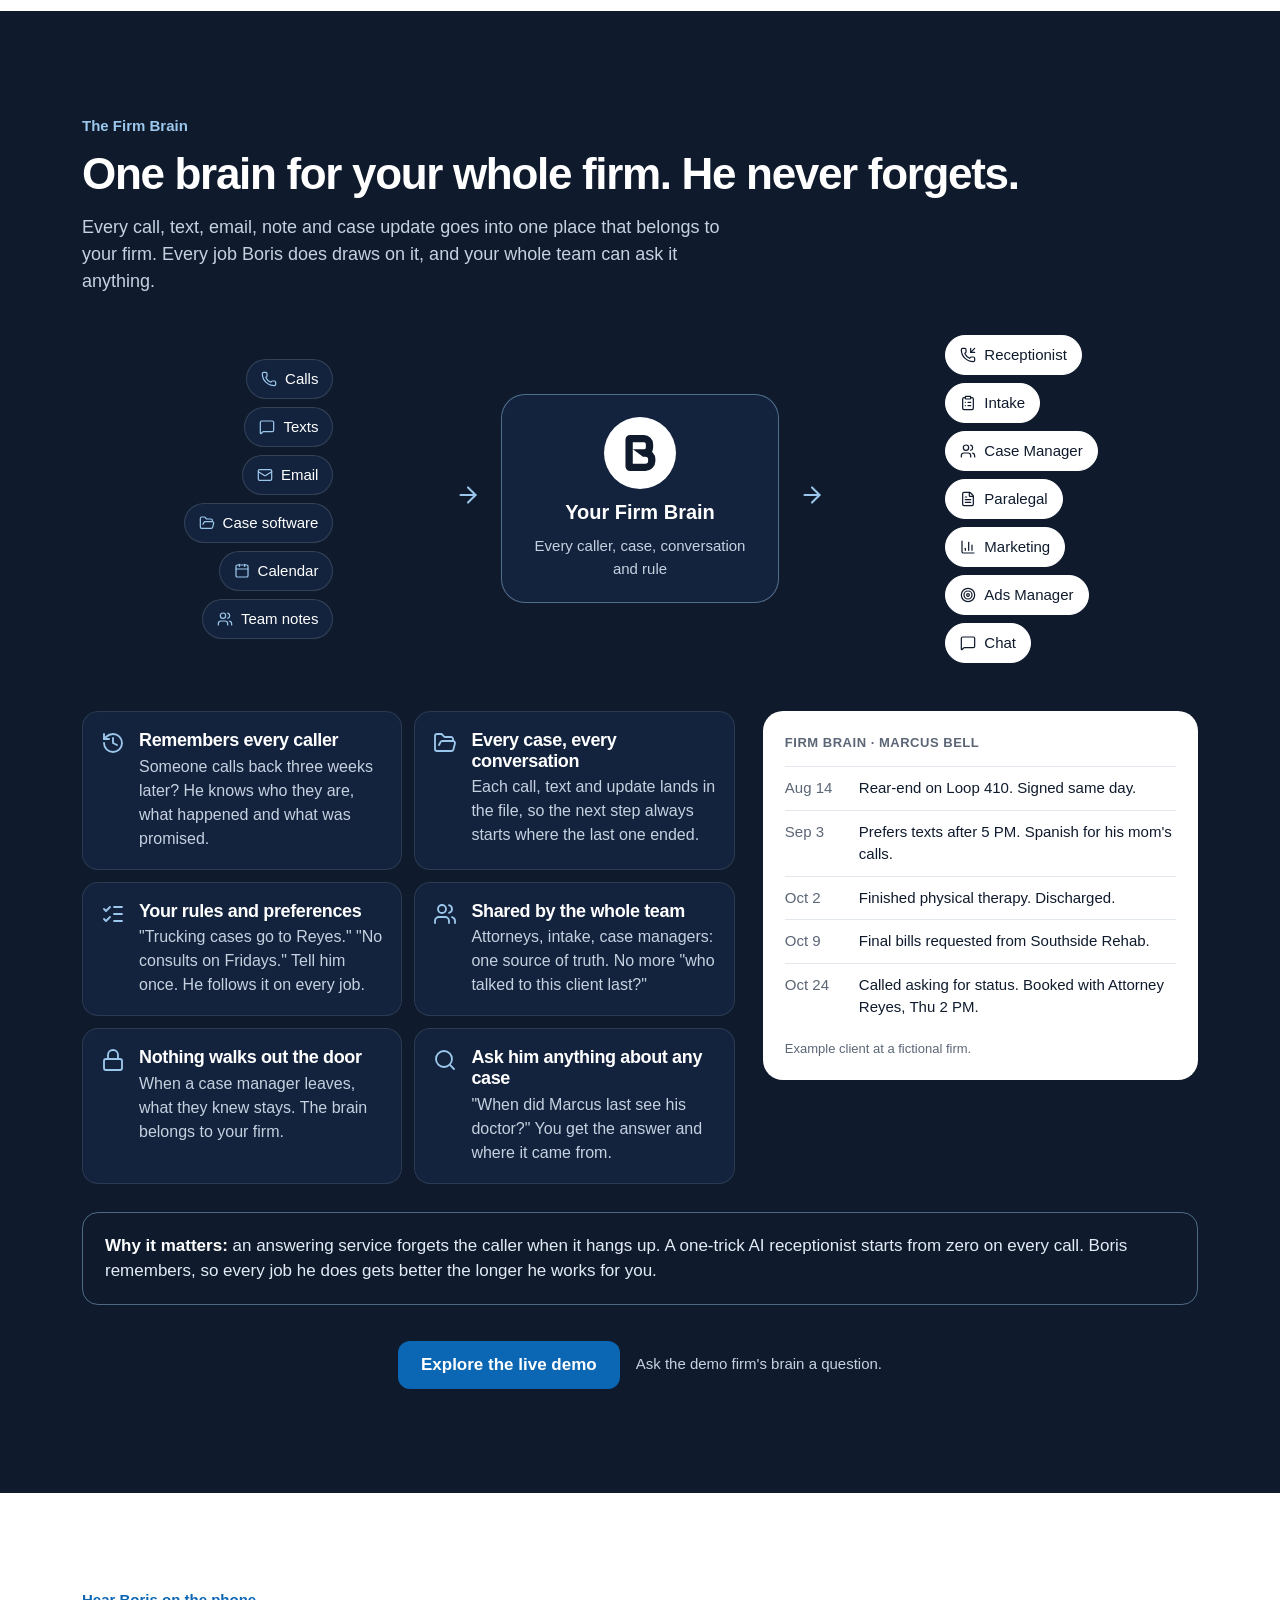
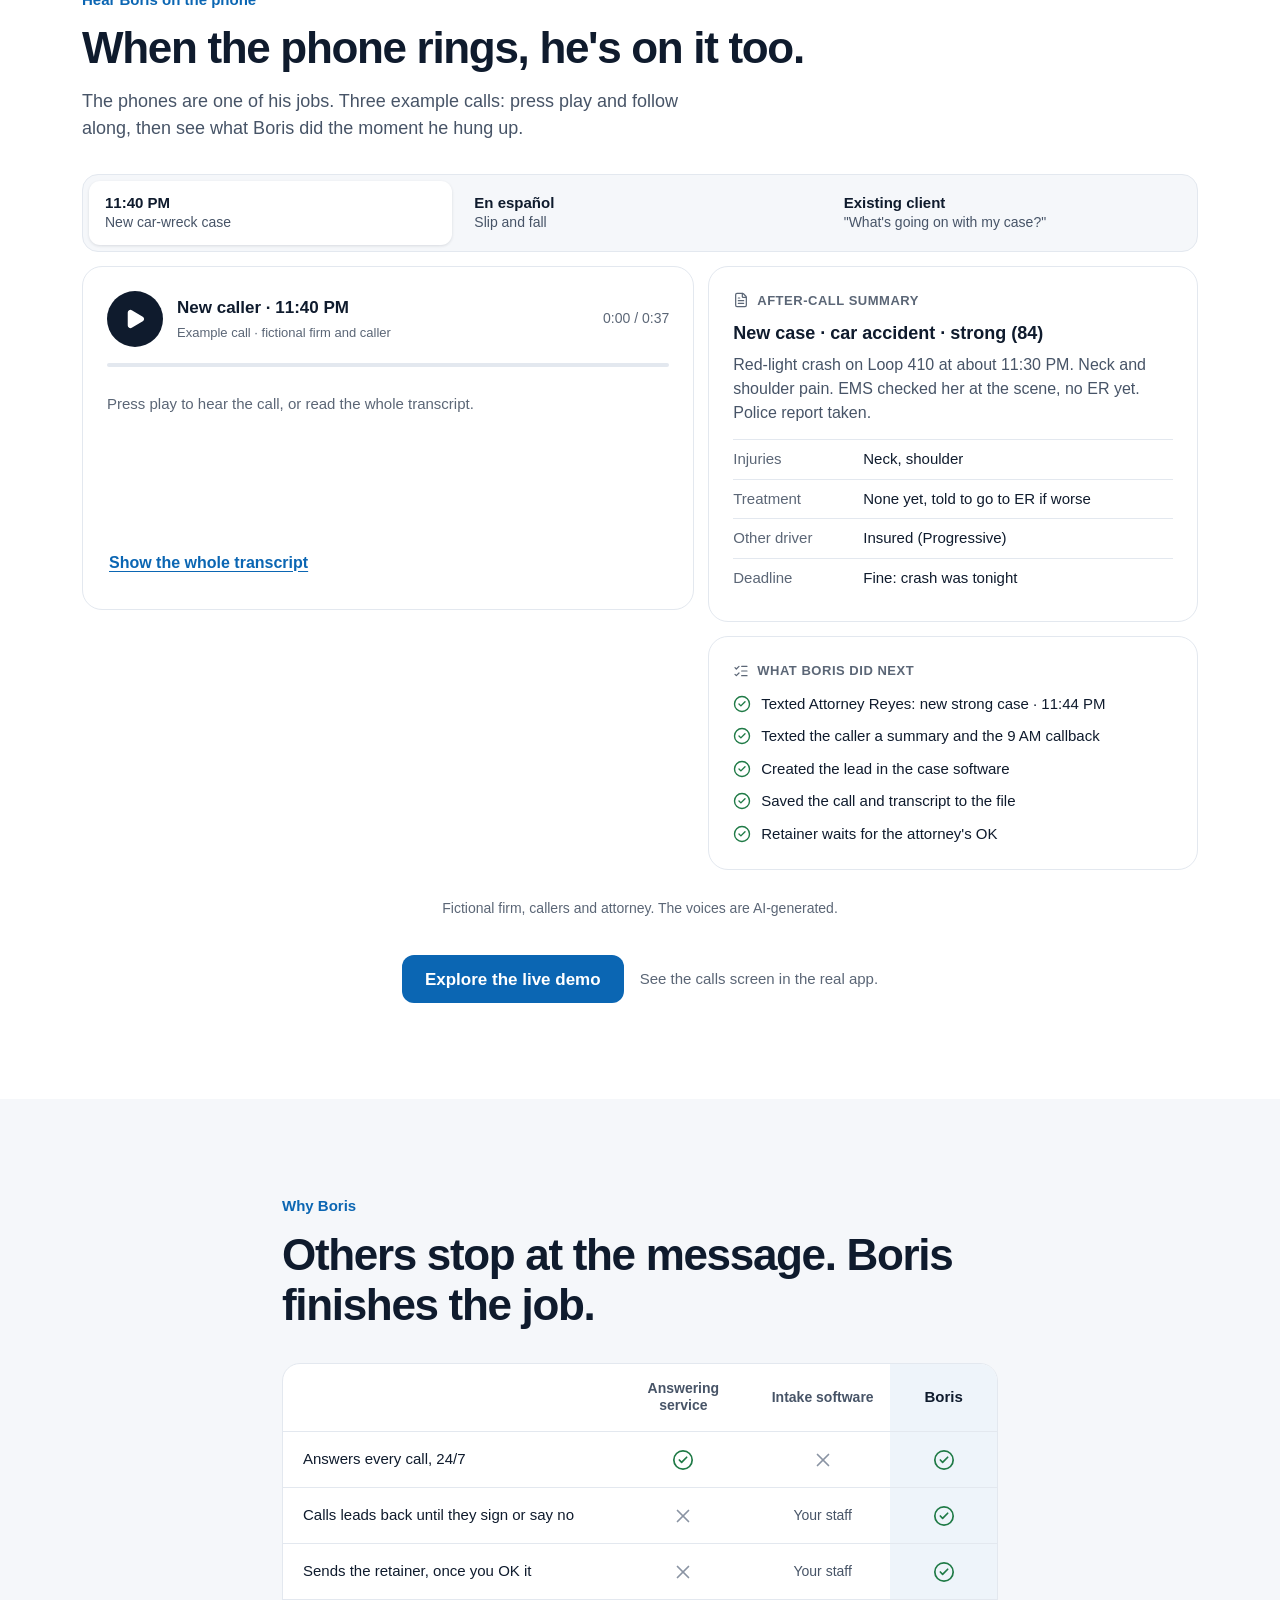
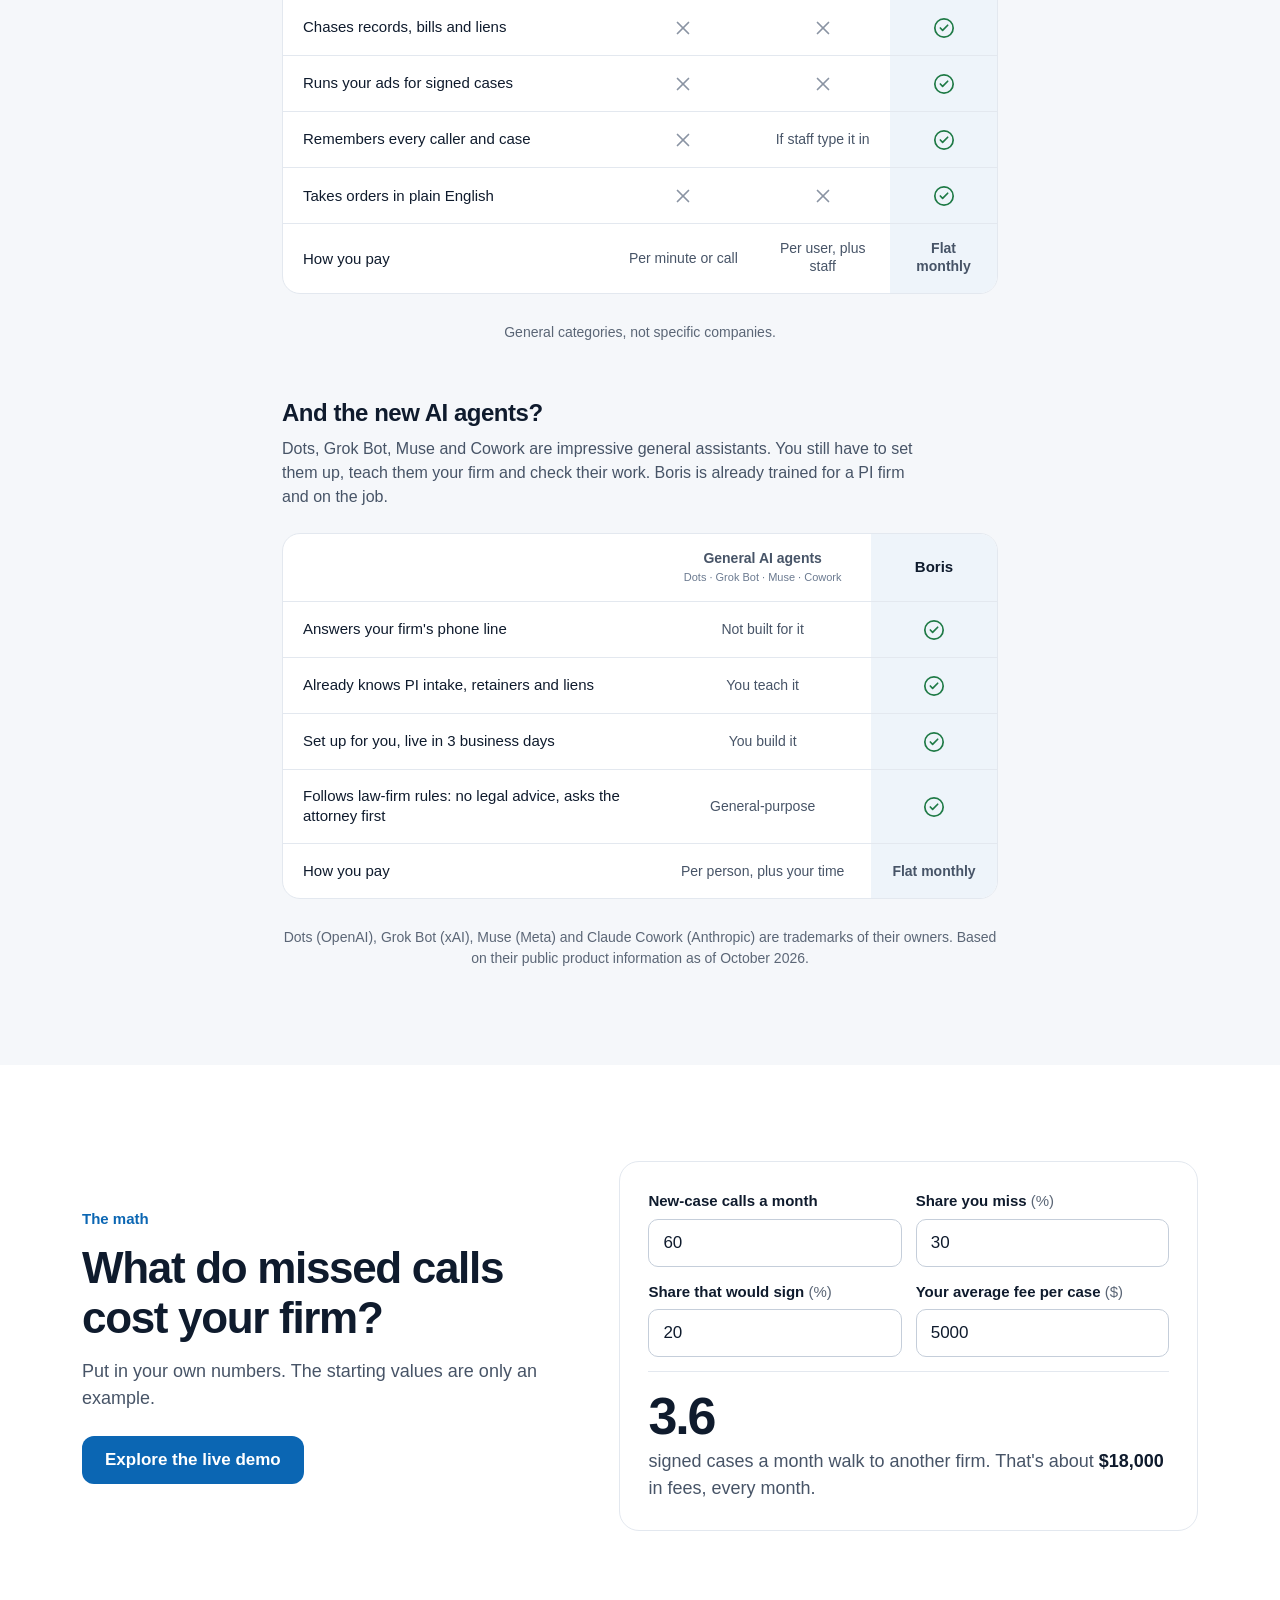
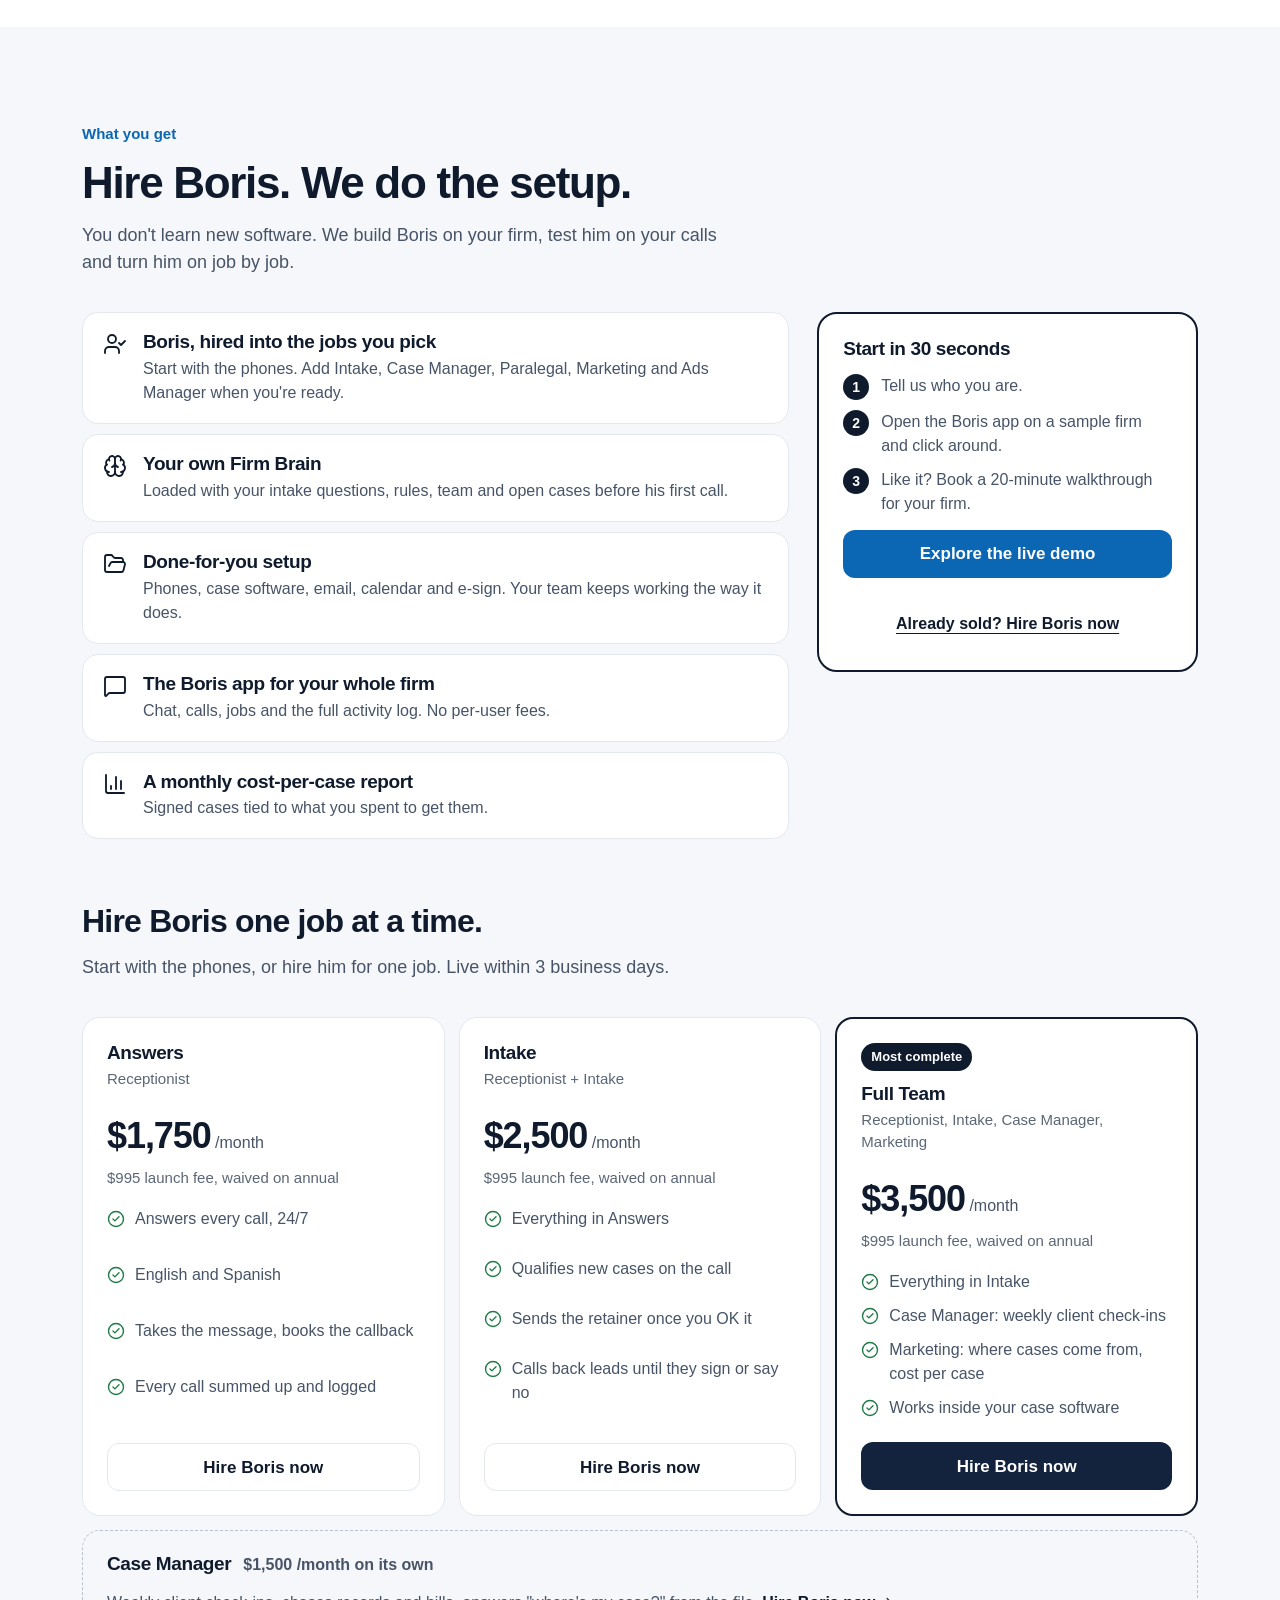
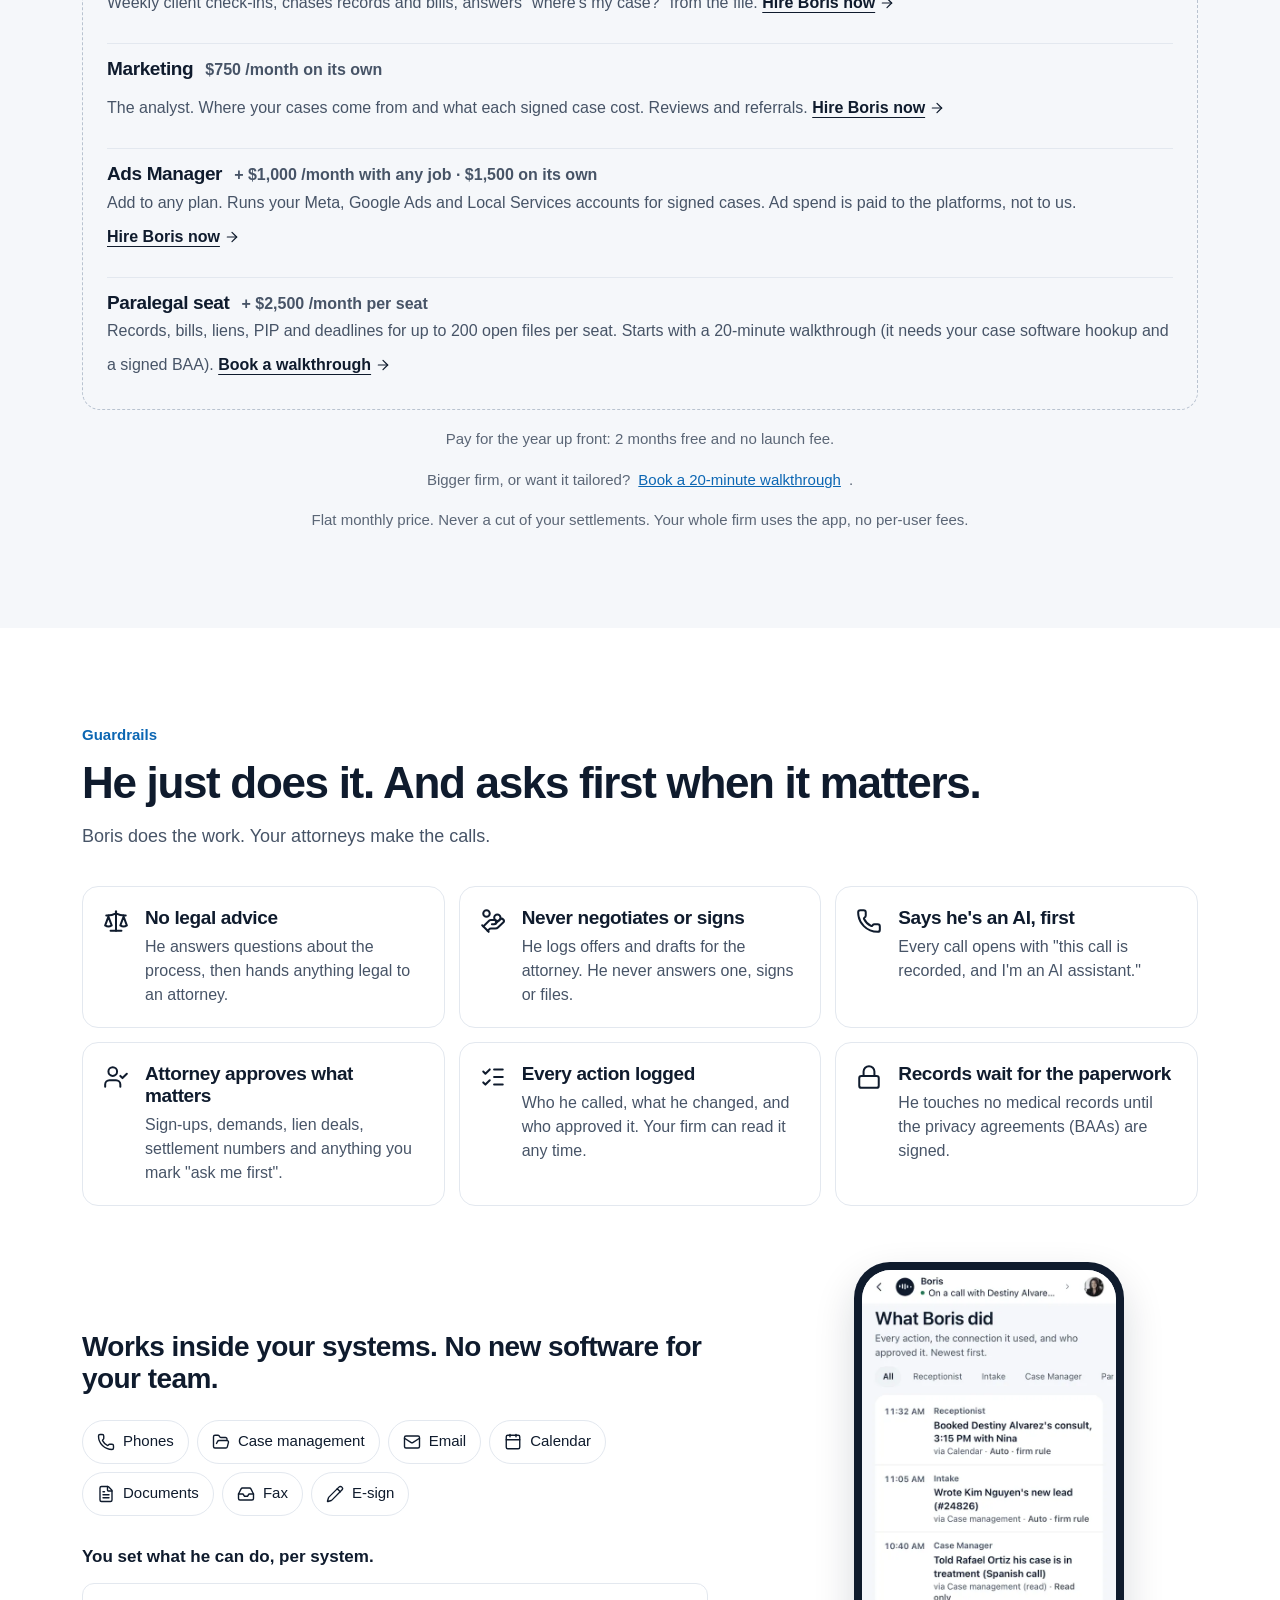
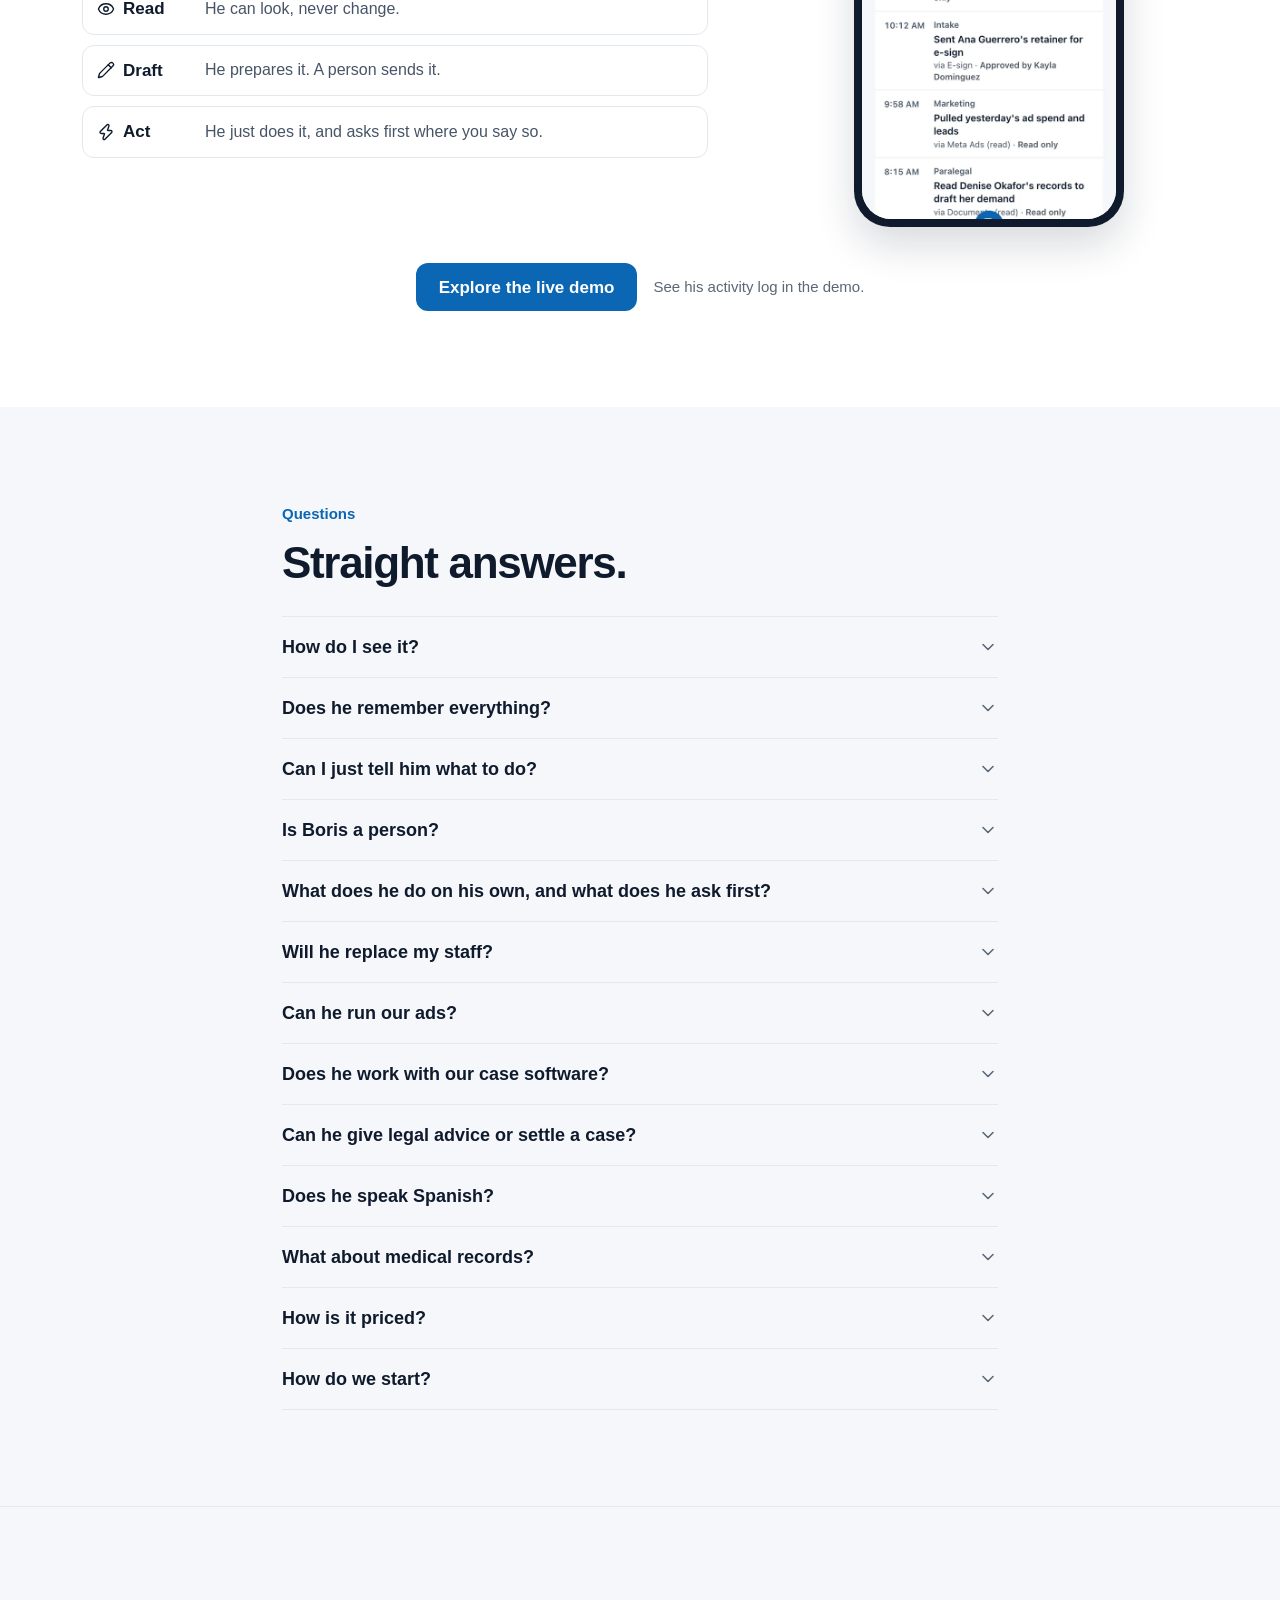
==== commit 52785cbb: "compare: add named AI-agent table (Dots, Grok Bot, Muse, Cowork)" ====
--- a/index.html
+++ b/index.html
@@ -345,7 +345,7 @@
   </div>
 </section>
 
-<!-- 7 · compare (no competitor names) -->
+<!-- 7 · compare: categories table + named AI-agent table (public product info, Oct 2026) -->
 <section class="sec sec--tint" id="compare">
   <div class="wrap wrap--narrow">
     <p class="eyebrow">Why Boris</p>
@@ -366,6 +366,22 @@
       </table>
     </div>
     <p class="caption">General categories, not specific companies.</p>
+
+    <h3 class="cmp__h">And the new AI agents?</h3>
+    <p class="cmp__sub">Dots, Grok Bot, Muse and Cowork are impressive general assistants. You still have to set them up, teach them your firm and check their work. Boris is already trained for a PI firm and on the job.</p>
+    <div class="cmp cmp--2" role="region" aria-label="General AI agents vs Boris" tabindex="0">
+      <table>
+        <thead><tr><th scope="col"><span class="sr">Task</span></th><th scope="col">General AI agents<span class="cmp__names">Dots · Grok Bot · Muse · Cowork</span></th><th scope="col" class="cmp__us">Boris</th></tr></thead>
+        <tbody>
+          <tr><th scope="row">Answers your firm's phone line</th><td><span class="cmp__p">Not built for it</span></td><td class="cmp__us"><svg class="i i--ok" role="img" aria-label="Yes"><use href="#i-circle-check"/></svg></td></tr>
+          <tr><th scope="row">Already knows PI intake, retainers and liens</th><td><span class="cmp__p">You teach it</span></td><td class="cmp__us"><svg class="i i--ok" role="img" aria-label="Yes"><use href="#i-circle-check"/></svg></td></tr>
+          <tr><th scope="row">Set up for you, live in 3 business days</th><td><span class="cmp__p">You build it</span></td><td class="cmp__us"><svg class="i i--ok" role="img" aria-label="Yes"><use href="#i-circle-check"/></svg></td></tr>
+          <tr><th scope="row">Follows law-firm rules: no legal advice, asks the attorney first</th><td><span class="cmp__p">General-purpose</span></td><td class="cmp__us"><svg class="i i--ok" role="img" aria-label="Yes"><use href="#i-circle-check"/></svg></td></tr>
+          <tr><th scope="row">How you pay</th><td><span class="cmp__p">Per person, plus your time</span></td><td class="cmp__us"><span class="cmp__p"><b>Flat monthly</b></span></td></tr>
+        </tbody>
+      </table>
+    </div>
+    <p class="caption">Dots (OpenAI), Grok Bot (xAI), Muse (Meta) and Claude Cowork (Anthropic) are trademarks of their owners. Based on their public product information as of October 2026.</p>
   </div>
 </section>
 
--- a/styles.css
+++ b/styles.css
@@ -288,6 +288,11 @@
 .cmp__p { font-size: 13px; color: var(--text-2); line-height: 1.25; display: inline-block; }
 .cmp thead .cmp__us { color: var(--navy); font-size: 15px; font-weight: 700; }
 .cmp .cmp__us { background: #eef4fa; }
+.cmp__h { margin-top: 56px; font-size: 24px; letter-spacing: -0.02em; color: var(--text); }
+.cmp__sub { margin-top: 10px; color: var(--text-2); font-size: 16px; max-width: 640px; }
+.cmp--2 { margin-top: 24px; }
+.cmp--2 tbody th { width: 52%; }
+.cmp__names { display: block; margin-top: 4px; font-size: 11px; font-weight: 500; color: var(--text-3, #6b7a90); letter-spacing: 0; }
 
 /* missed-call math */
 .math { display: grid; gap: 28px; }
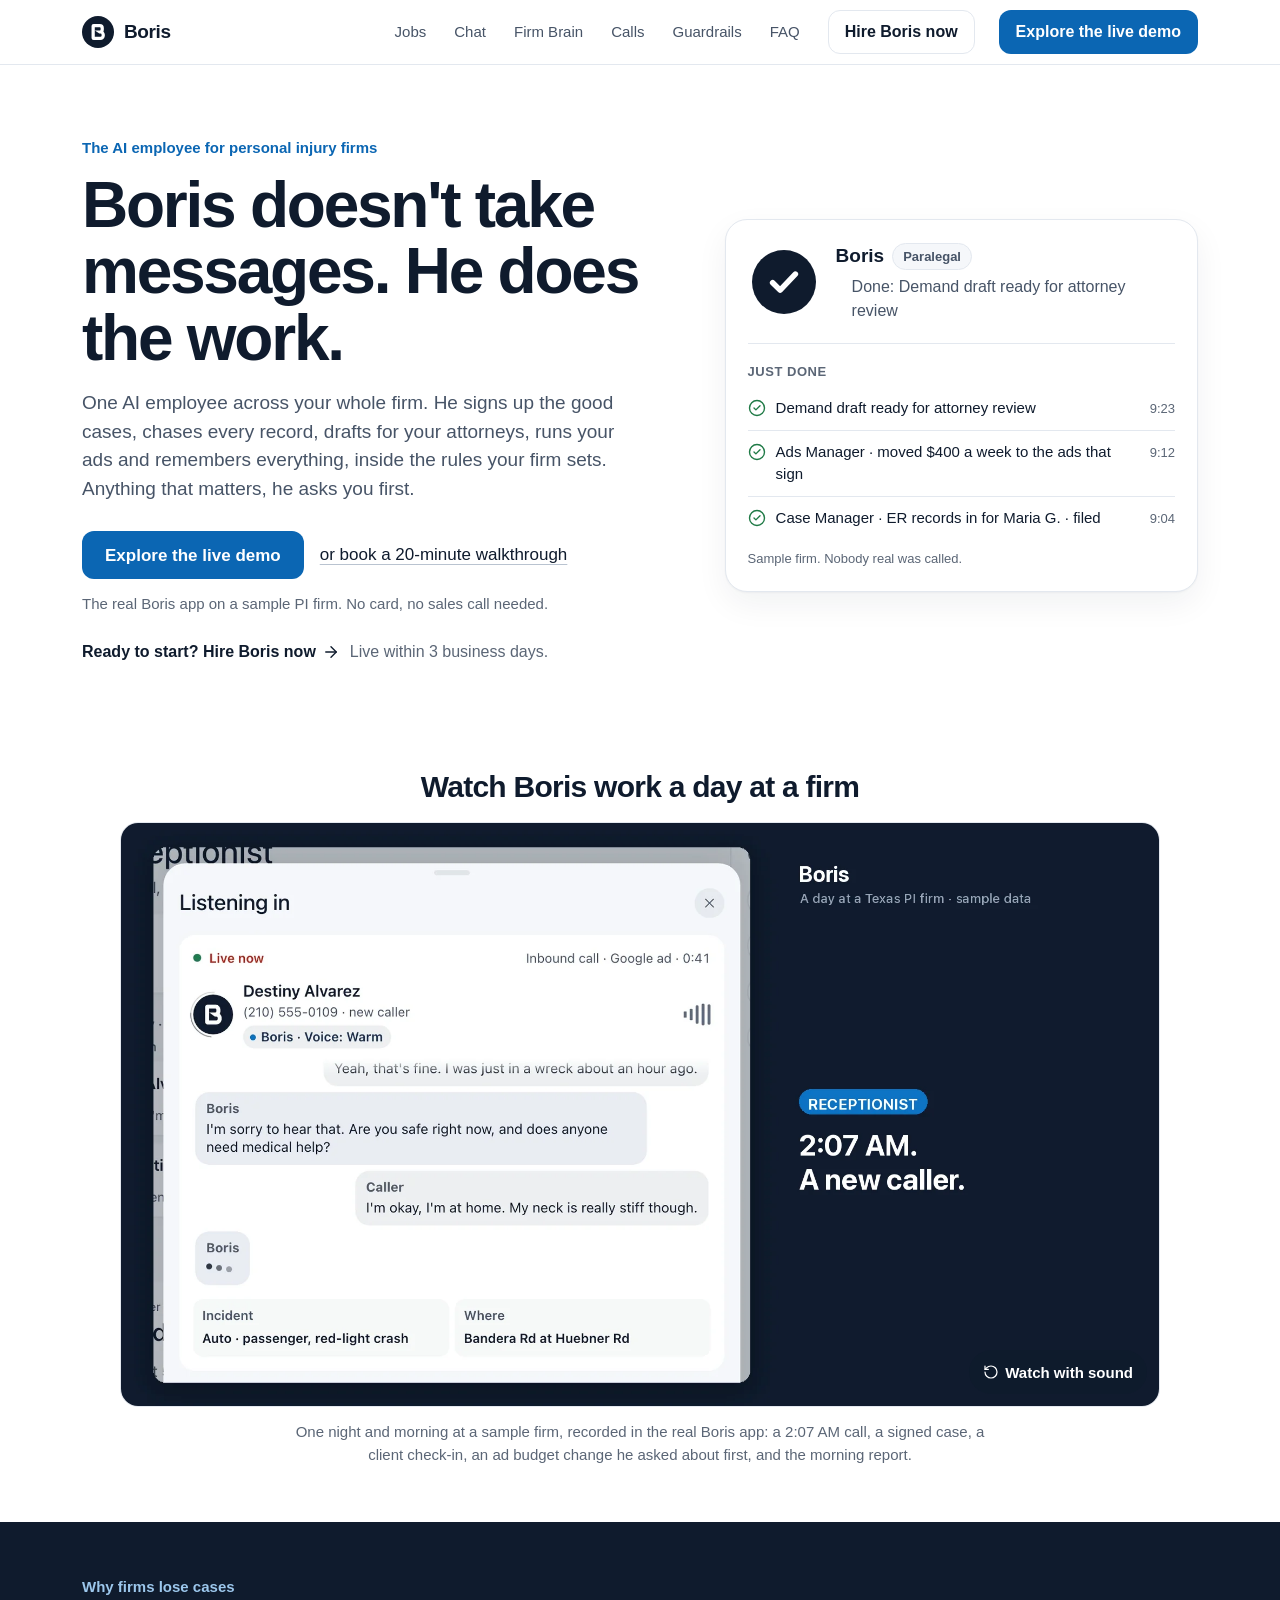
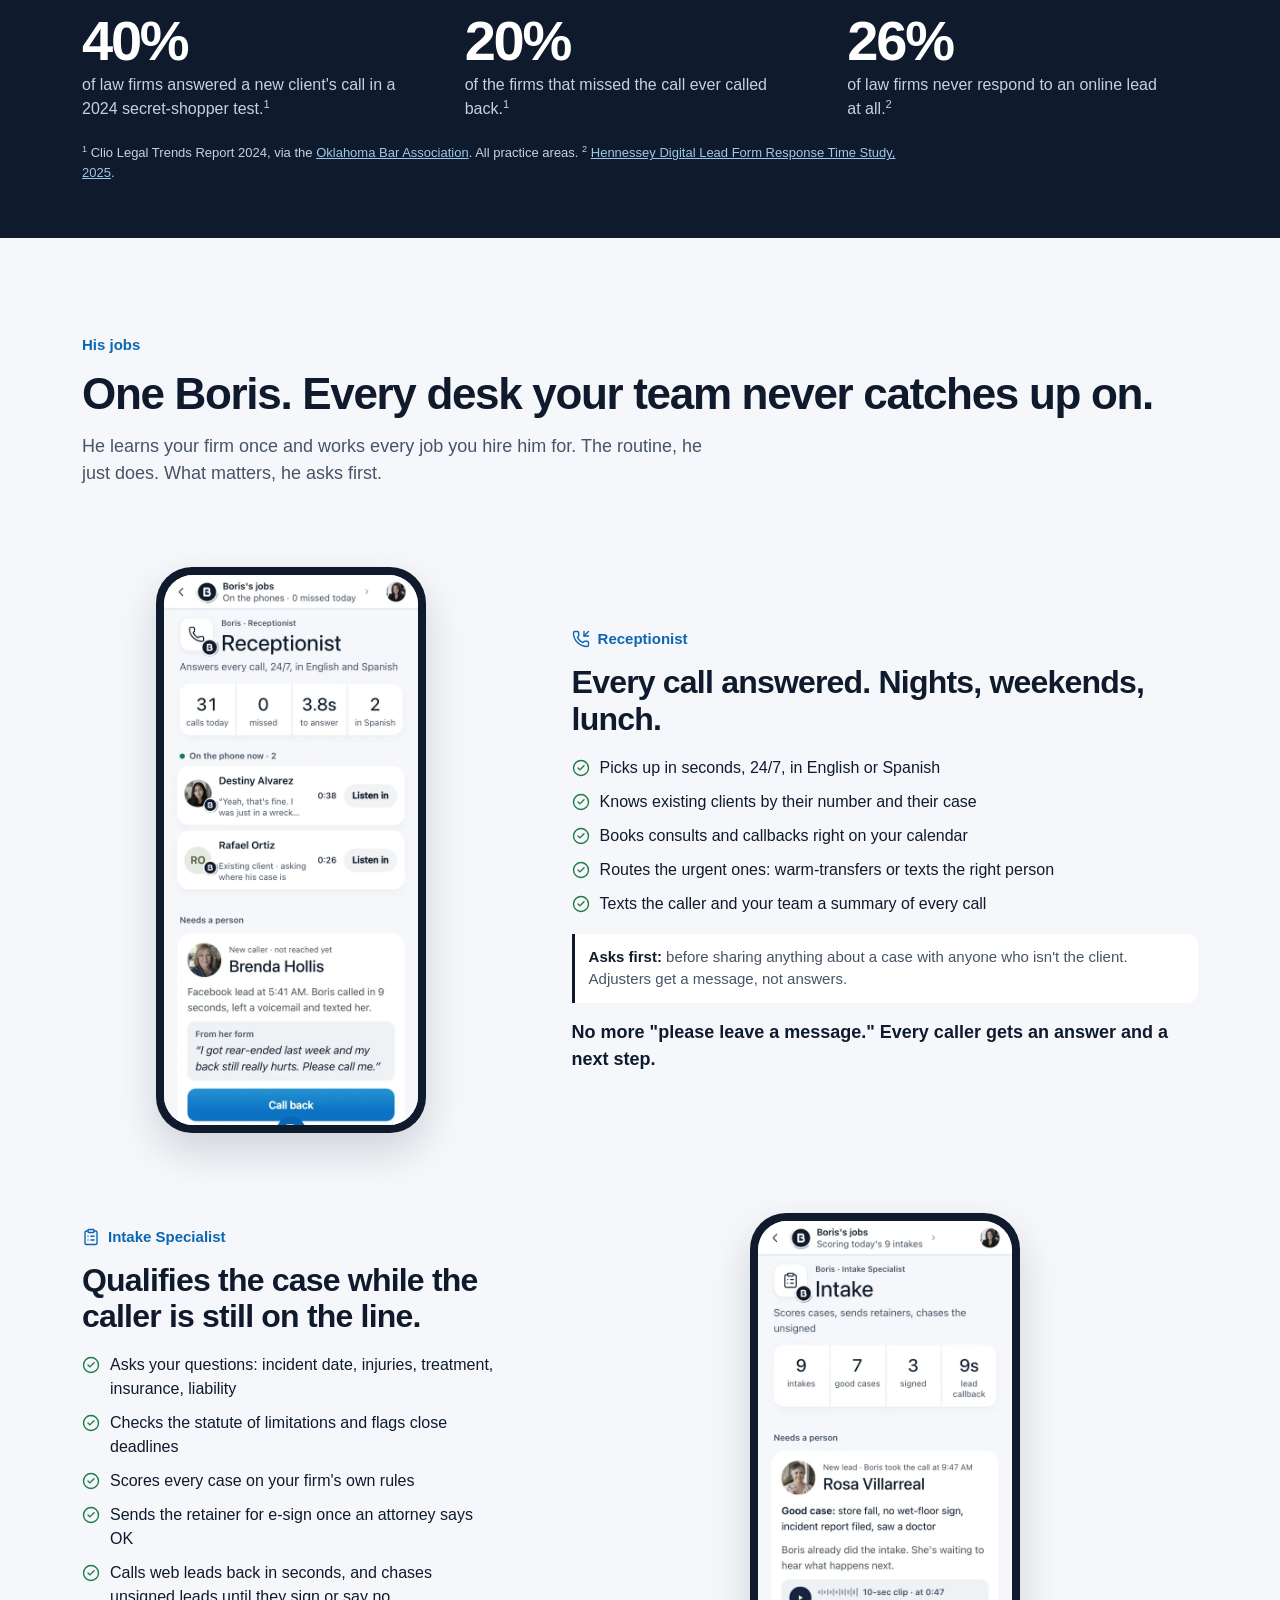
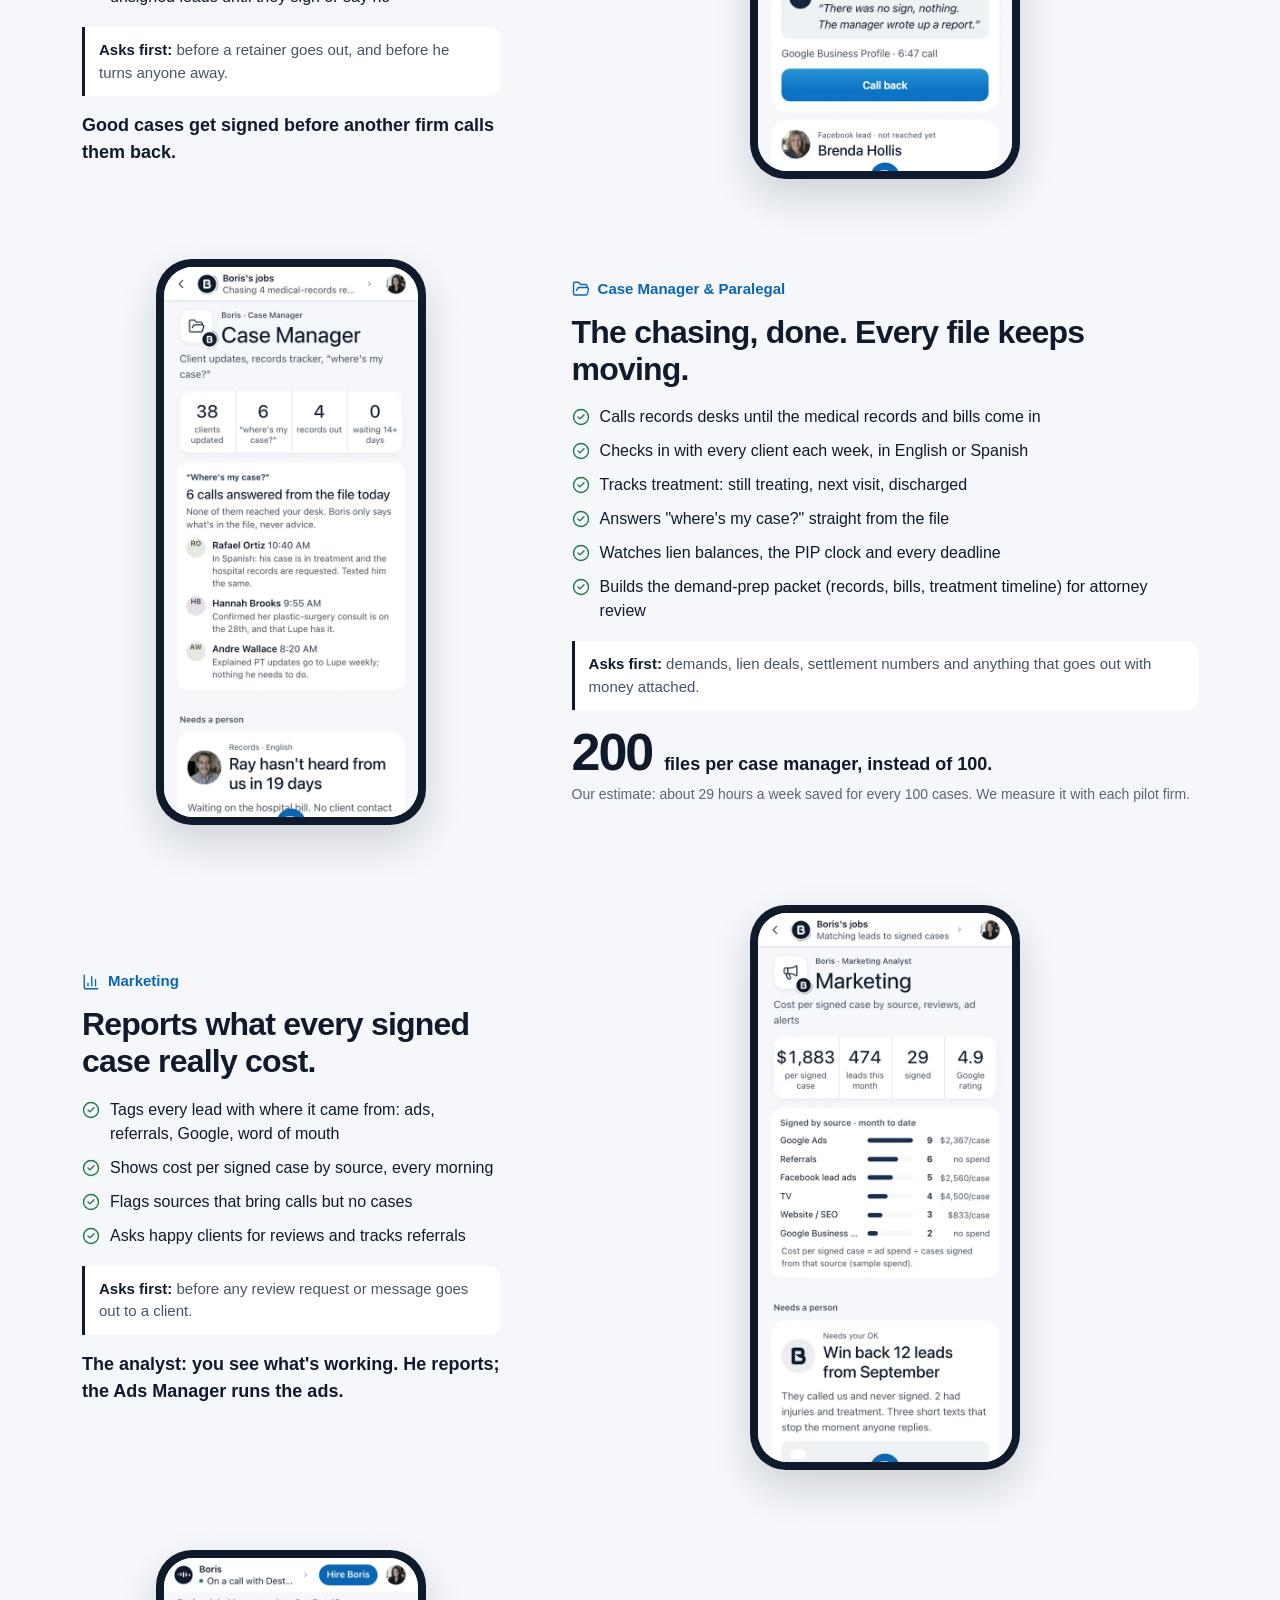
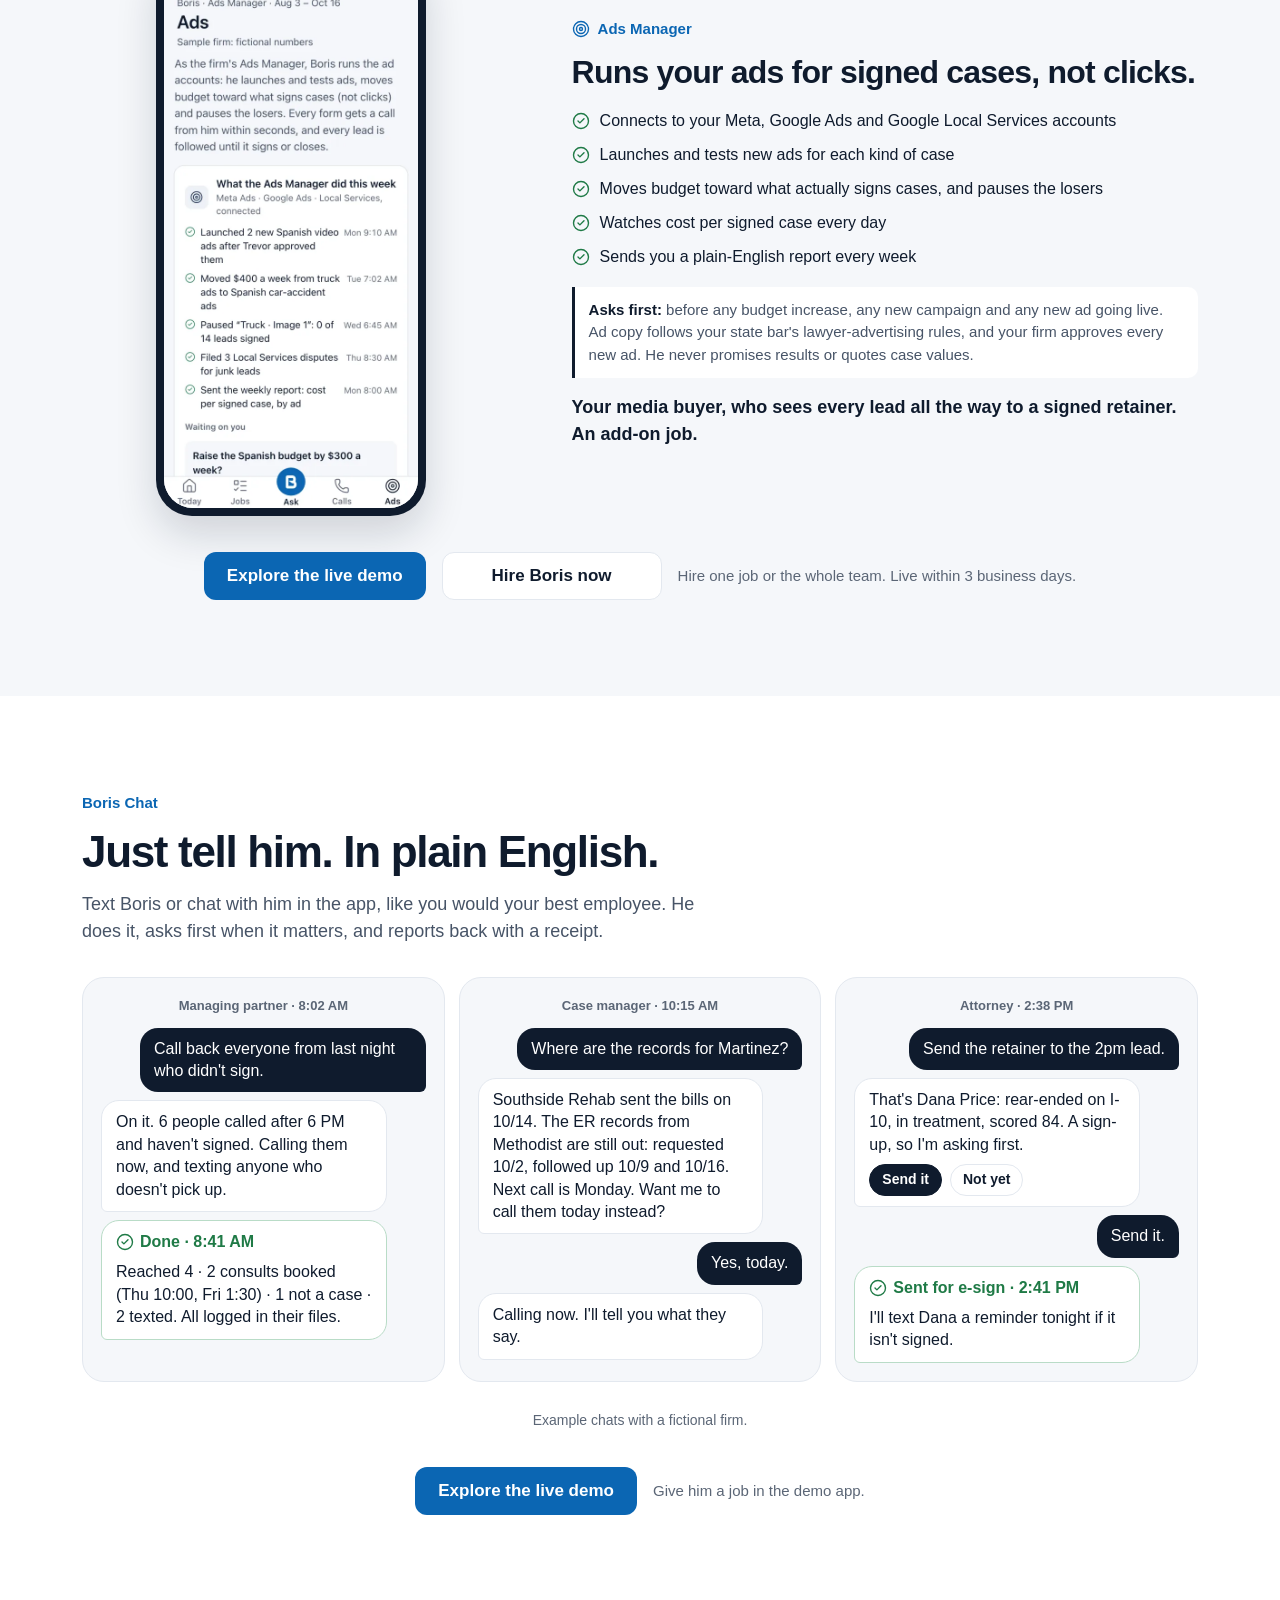
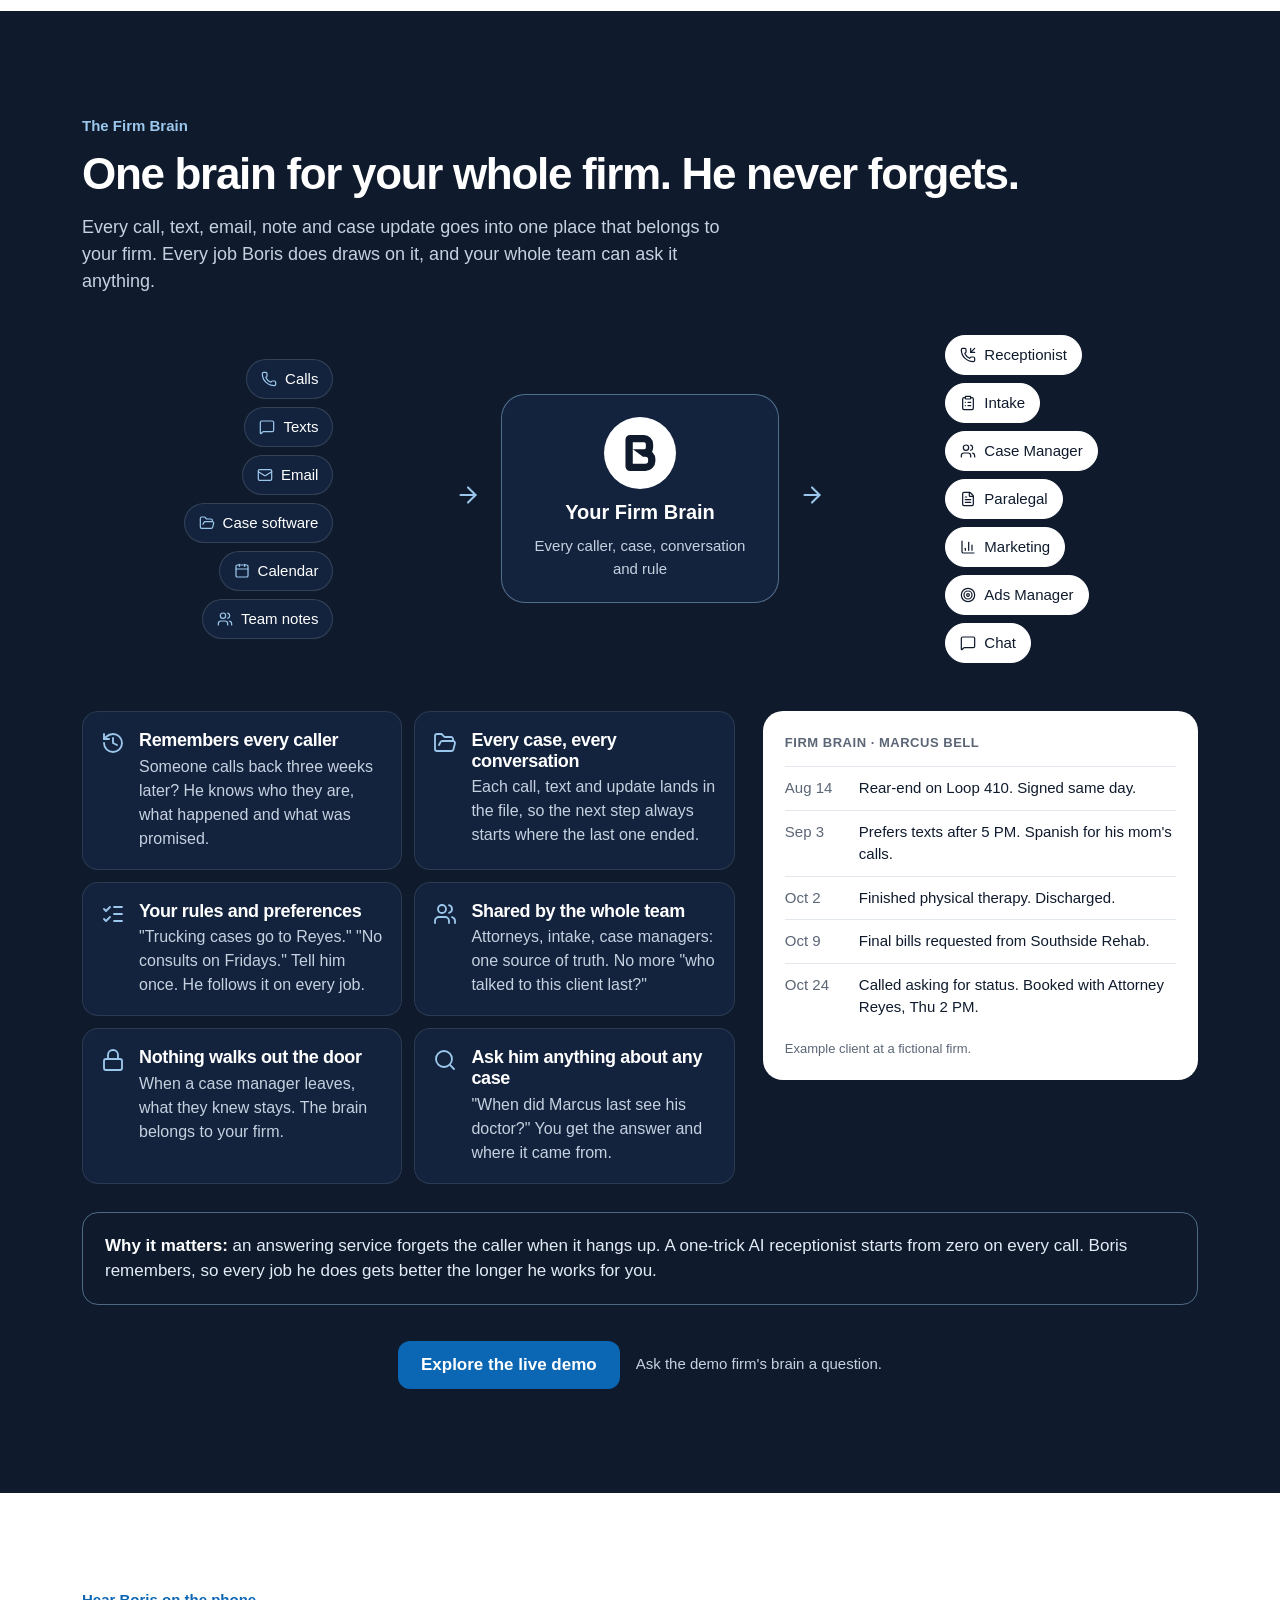
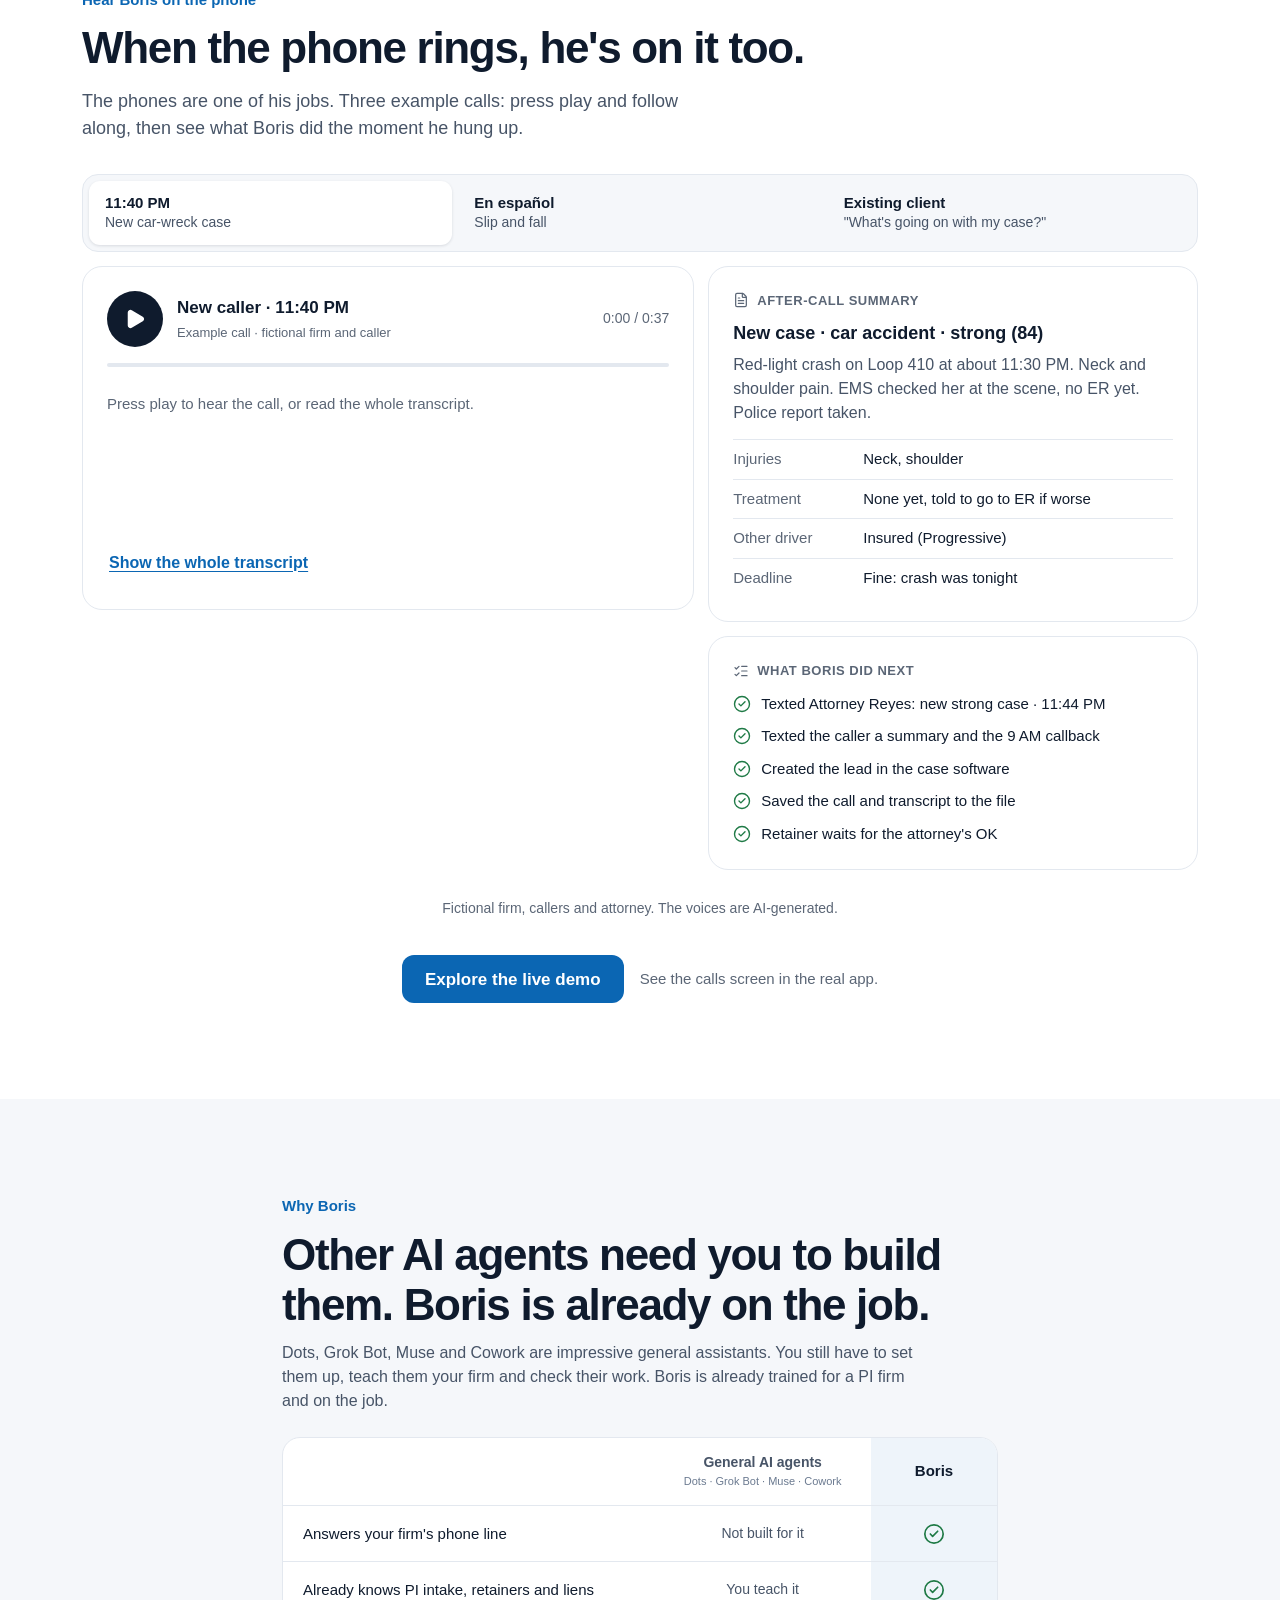
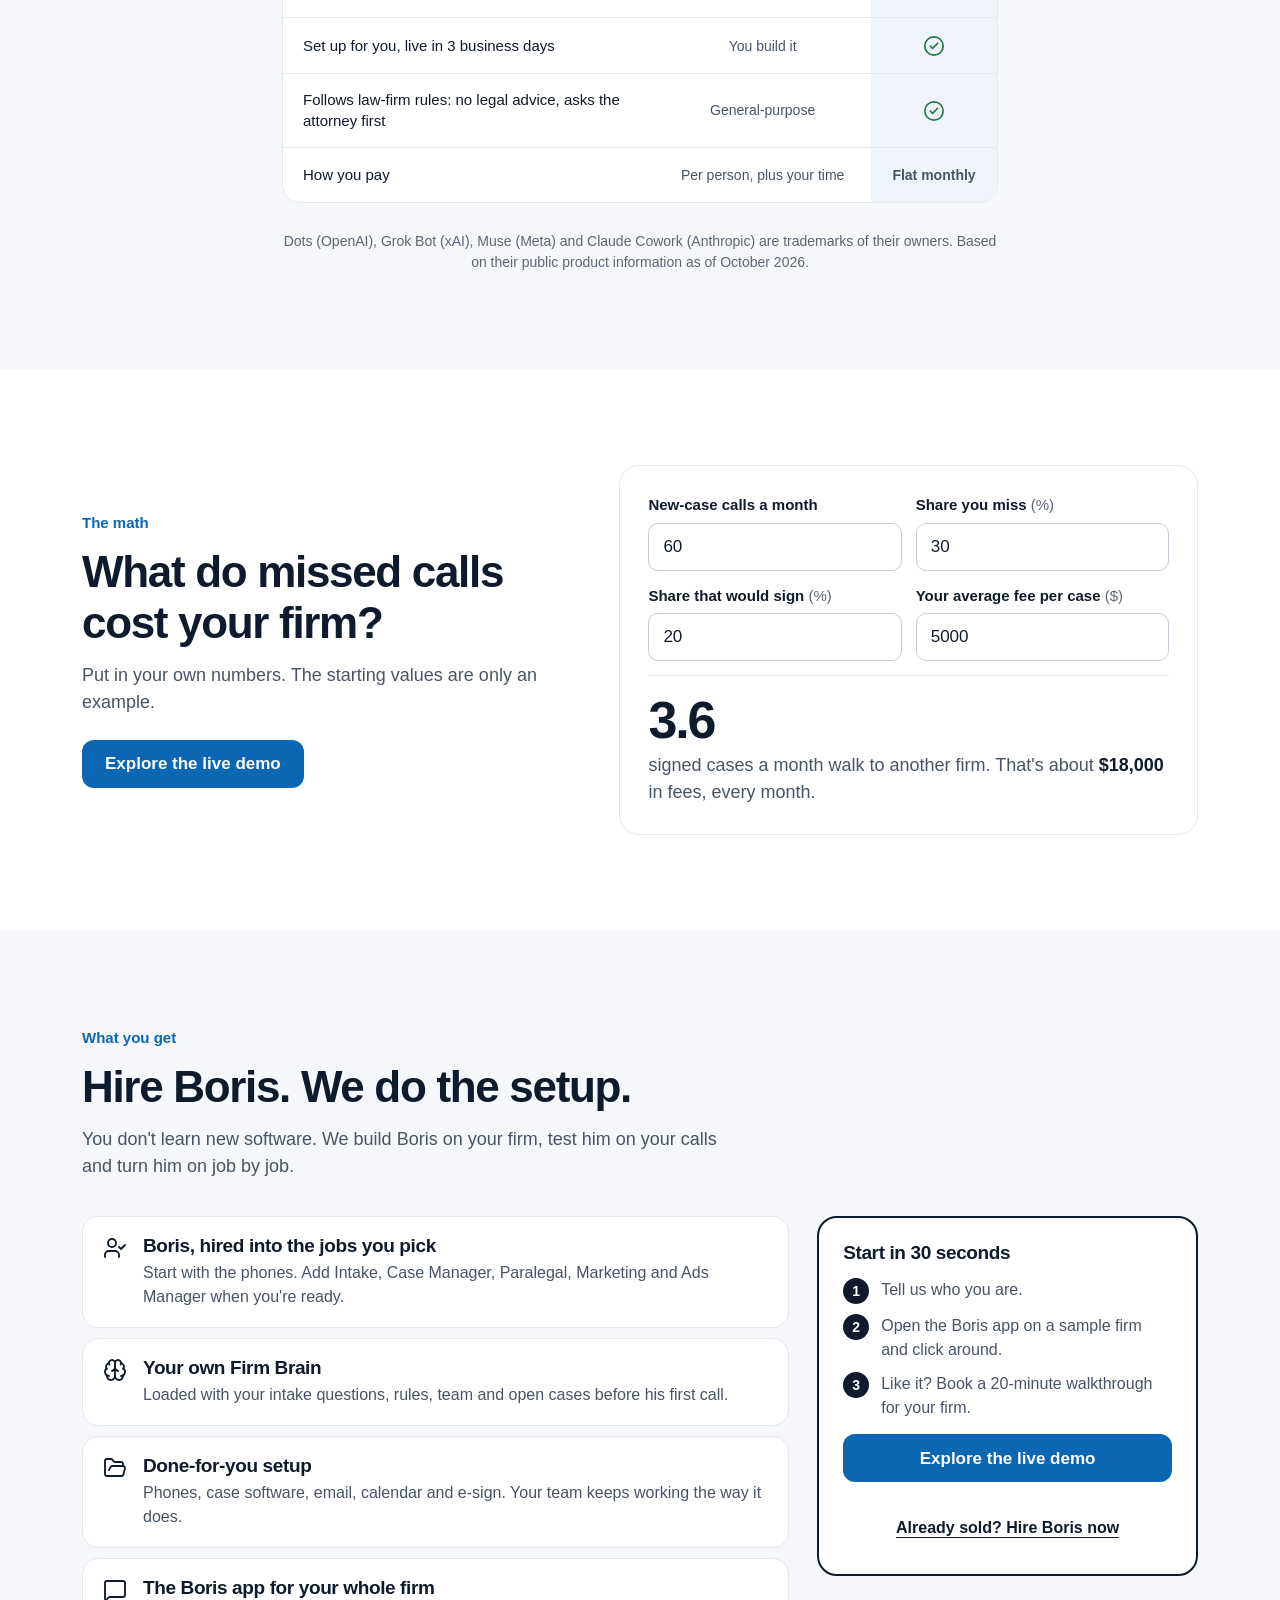
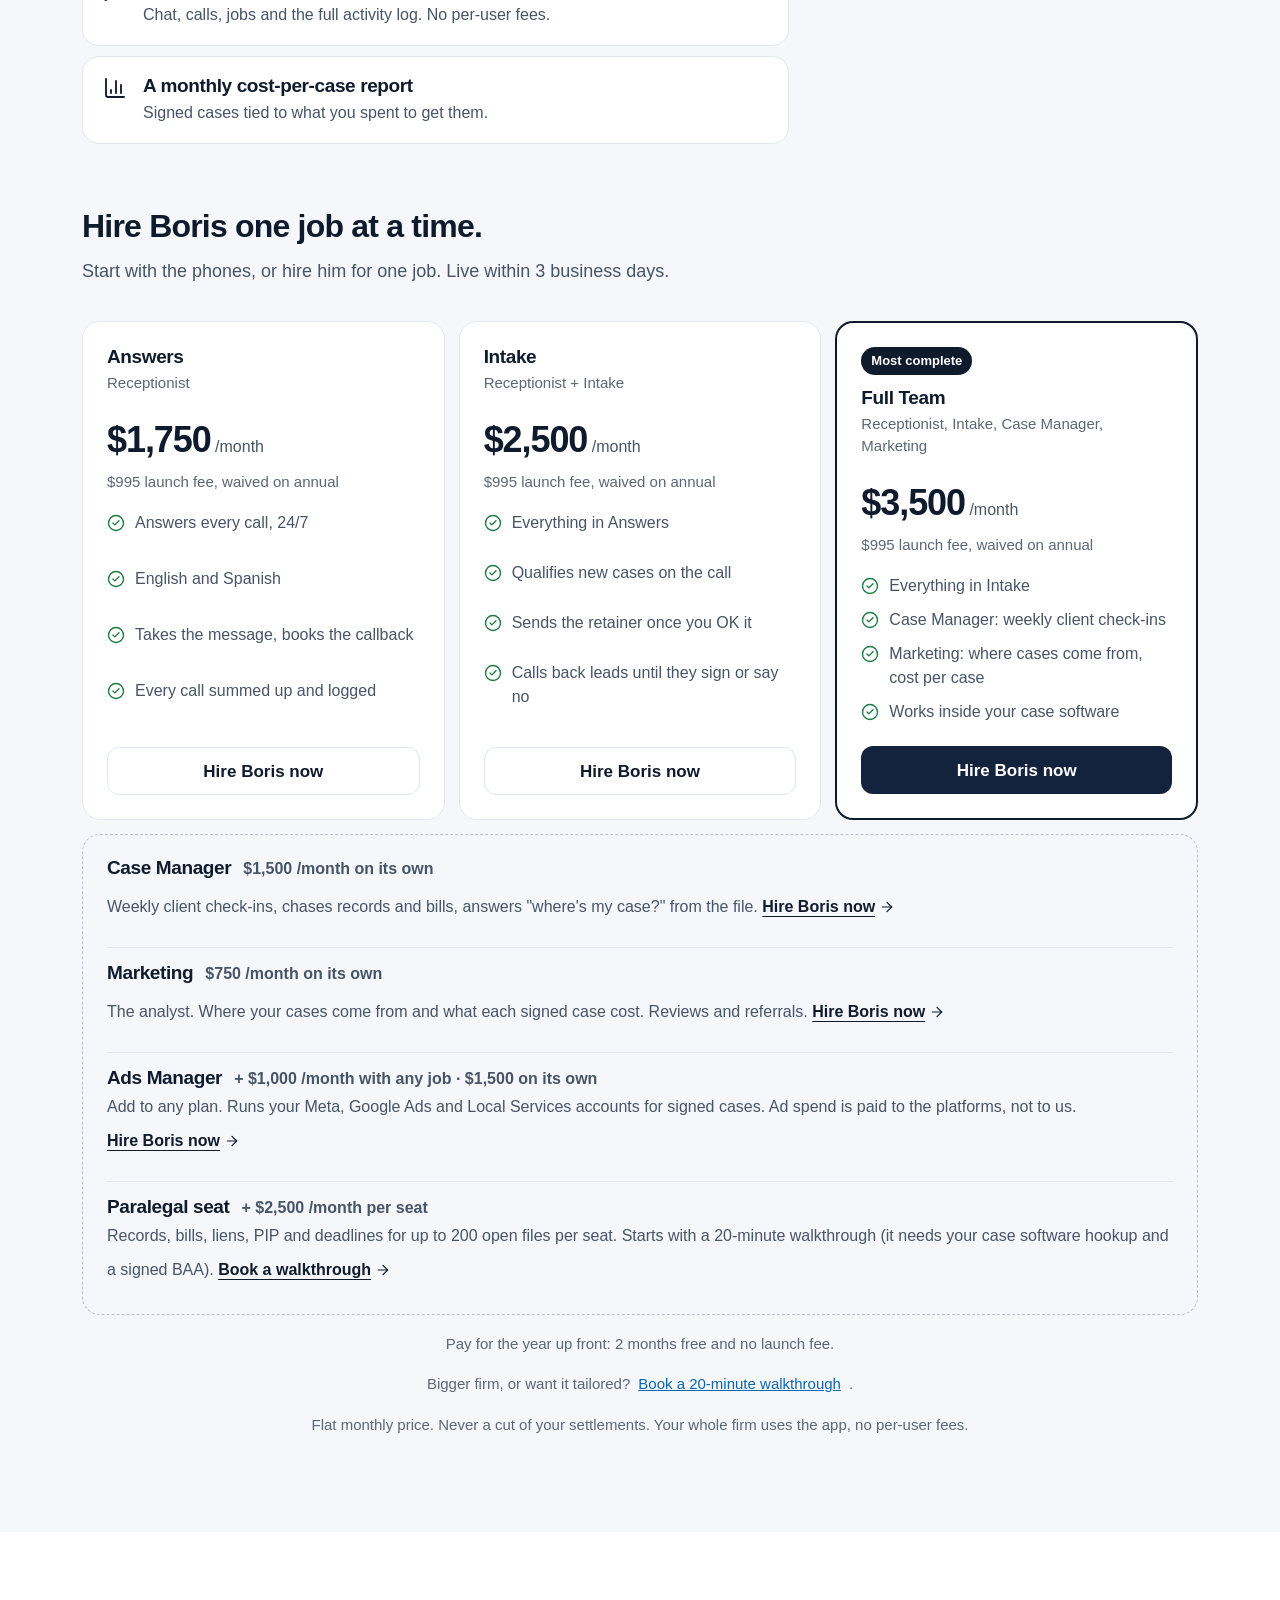
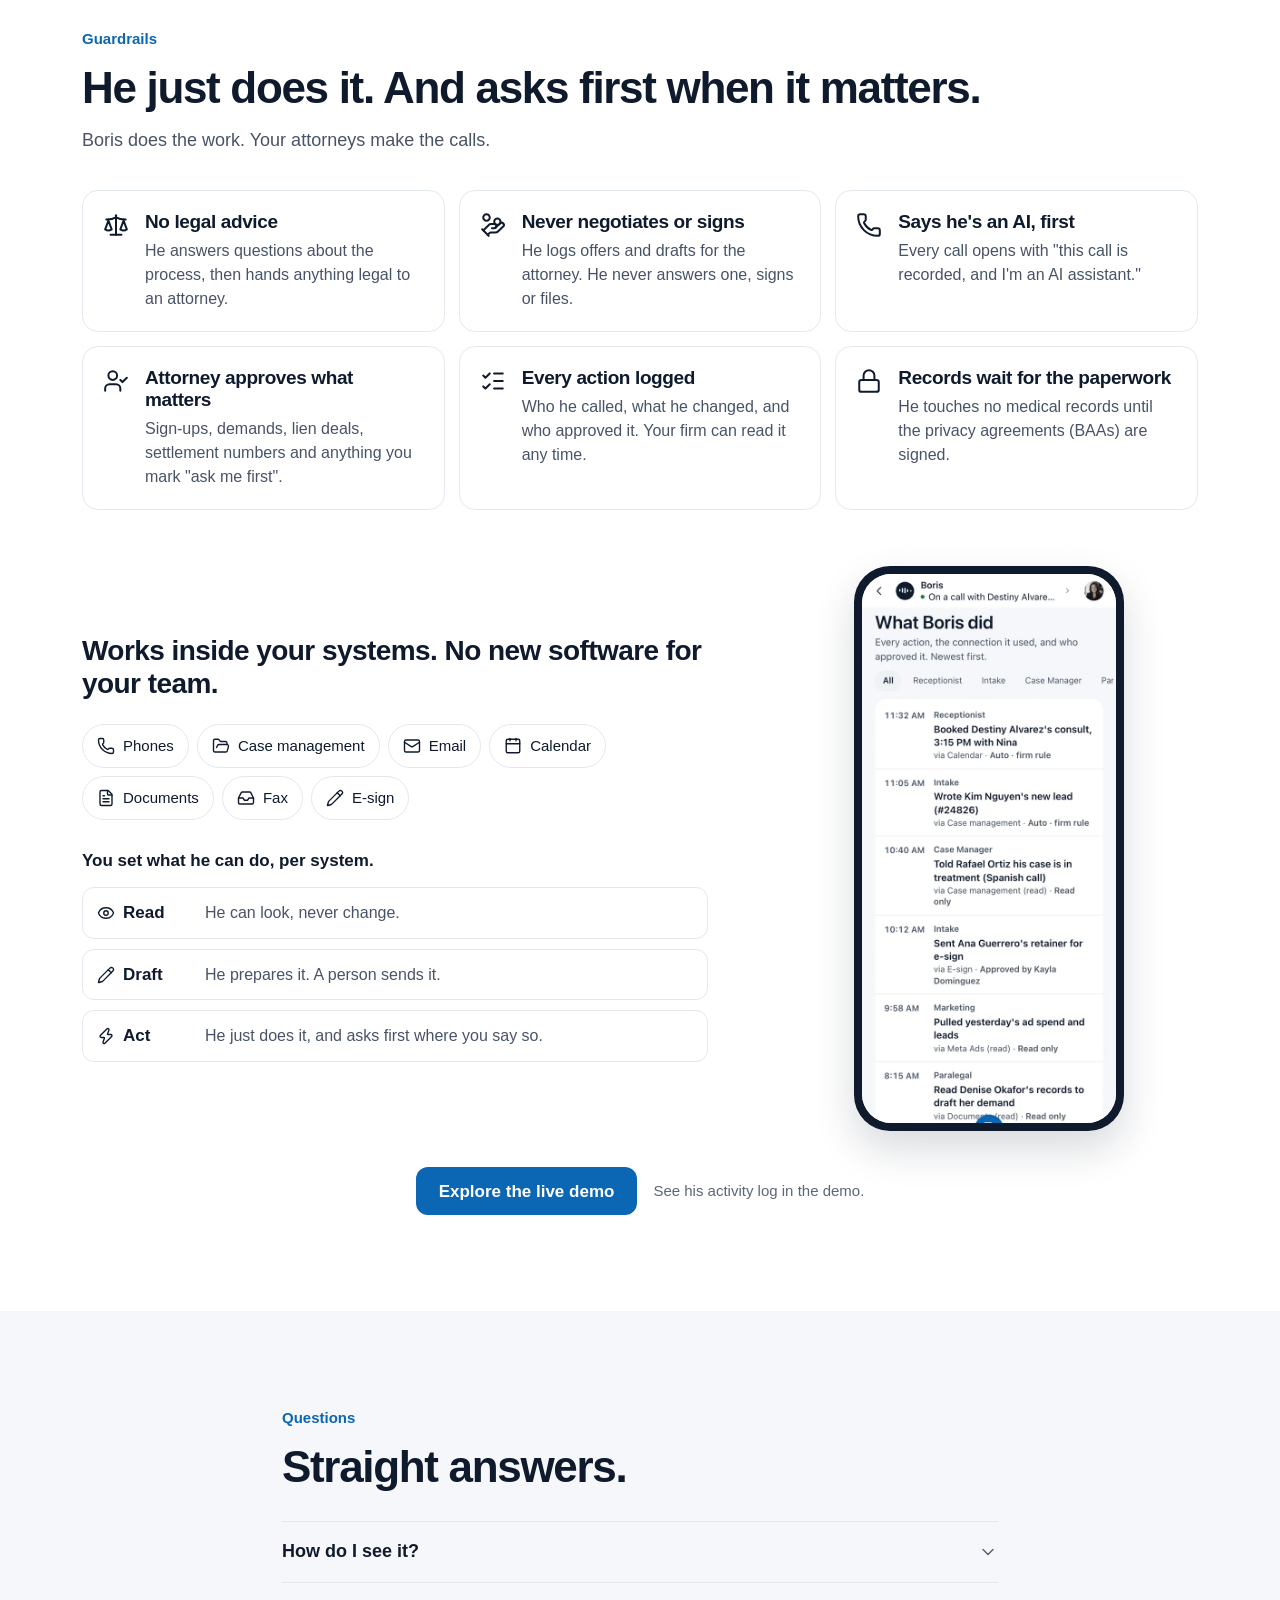
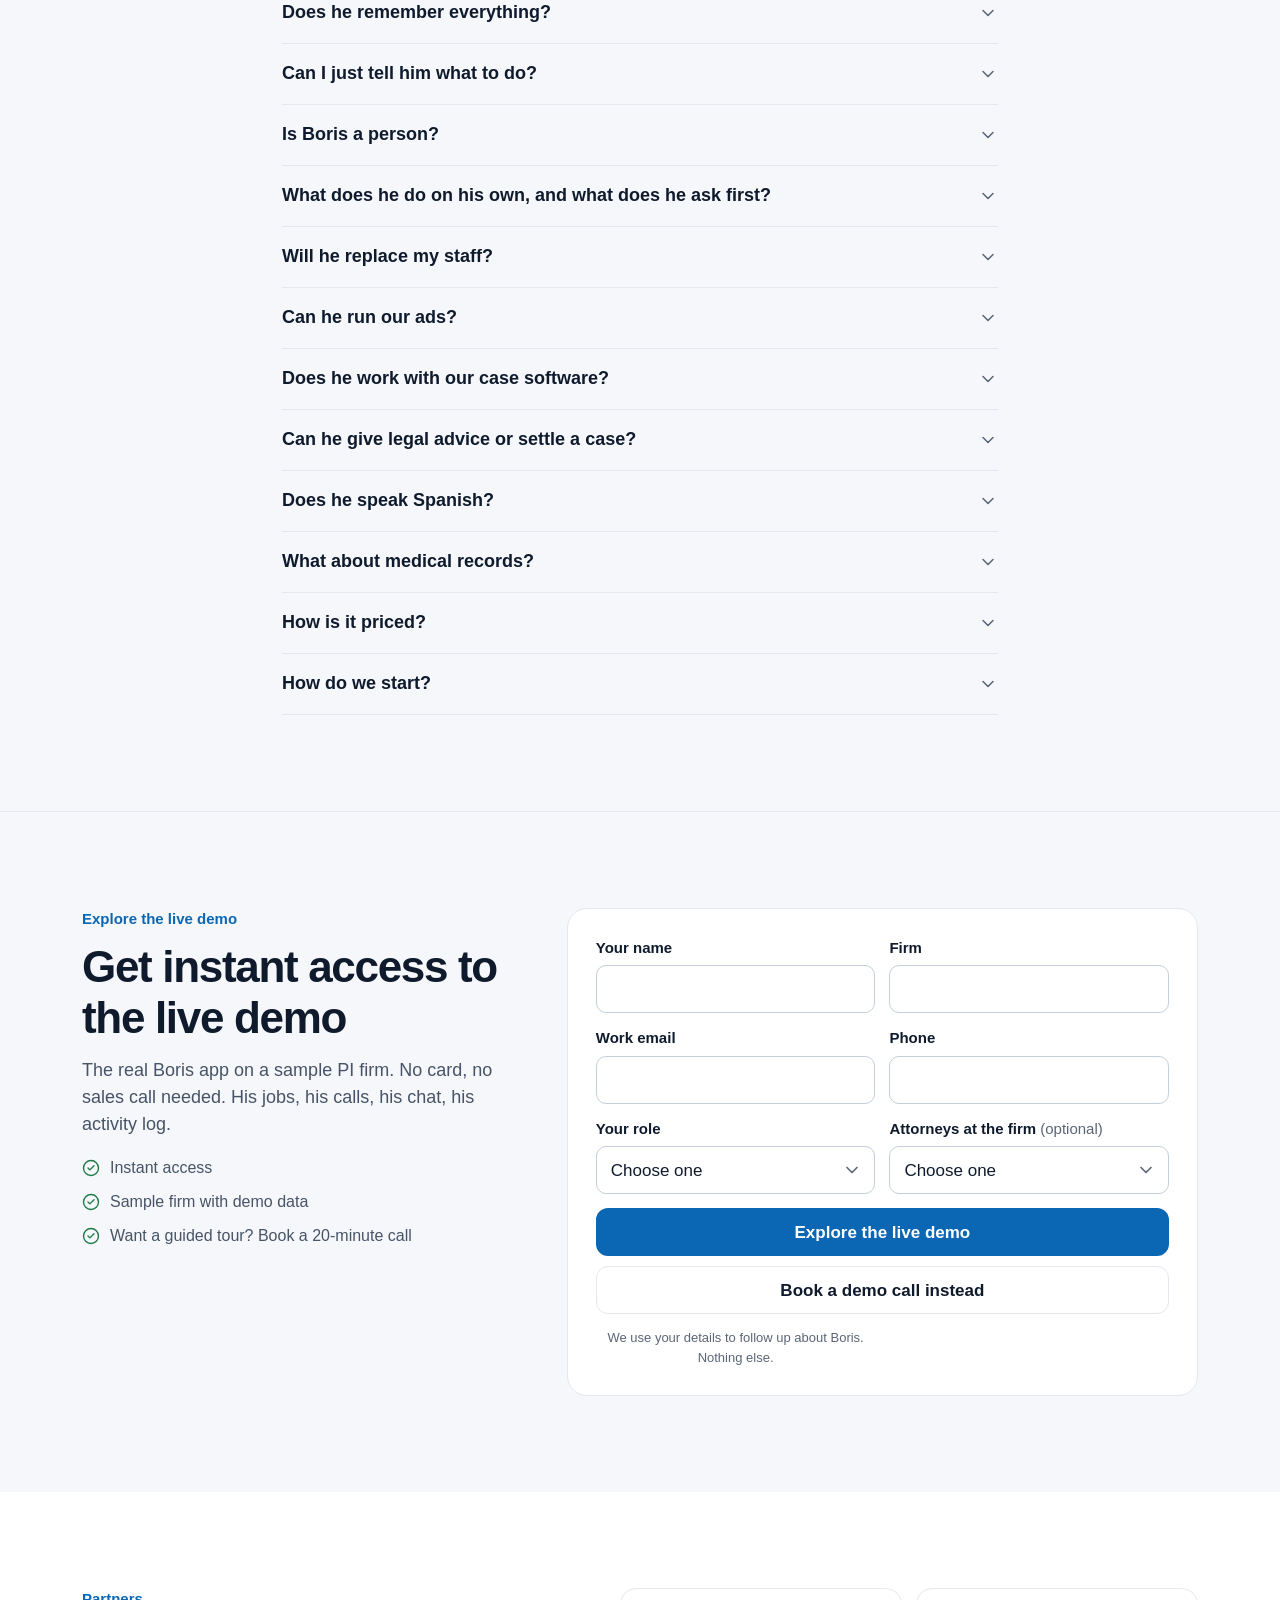
==== commit 77d0d67d: "compare: one table (AI agents vs Boris)" ====
--- a/index.html
+++ b/index.html
@@ -349,25 +349,7 @@
 <section class="sec sec--tint" id="compare">
   <div class="wrap wrap--narrow">
     <p class="eyebrow">Why Boris</p>
-    <h2>Others stop at the message. Boris finishes the job.</h2>
-    <div class="cmp" role="region" aria-label="Answering service vs intake software vs Boris" tabindex="0">
-      <table>
-        <thead><tr><th scope="col"><span class="sr">Task</span></th><th scope="col">Answering service</th><th scope="col">Intake software</th><th scope="col" class="cmp__us">Boris</th></tr></thead>
-        <tbody>
-          <tr><th scope="row">Answers every call, 24/7</th><td><svg class="i i--ok" role="img" aria-label="Yes"><use href="#i-circle-check"/></svg></td><td><svg class="i i--no" role="img" aria-label="No"><use href="#i-x"/></svg></td><td class="cmp__us"><svg class="i i--ok" role="img" aria-label="Yes"><use href="#i-circle-check"/></svg></td></tr>
-          <tr><th scope="row">Calls leads back until they sign or say no</th><td><svg class="i i--no" role="img" aria-label="No"><use href="#i-x"/></svg></td><td><span class="cmp__p">Your staff</span></td><td class="cmp__us"><svg class="i i--ok" role="img" aria-label="Yes"><use href="#i-circle-check"/></svg></td></tr>
-          <tr><th scope="row">Sends the retainer, once you OK it</th><td><svg class="i i--no" role="img" aria-label="No"><use href="#i-x"/></svg></td><td><span class="cmp__p">Your staff</span></td><td class="cmp__us"><svg class="i i--ok" role="img" aria-label="Yes"><use href="#i-circle-check"/></svg></td></tr>
-          <tr><th scope="row">Chases records, bills and liens</th><td><svg class="i i--no" role="img" aria-label="No"><use href="#i-x"/></svg></td><td><svg class="i i--no" role="img" aria-label="No"><use href="#i-x"/></svg></td><td class="cmp__us"><svg class="i i--ok" role="img" aria-label="Yes"><use href="#i-circle-check"/></svg></td></tr>
-          <tr><th scope="row">Runs your ads for signed cases</th><td><svg class="i i--no" role="img" aria-label="No"><use href="#i-x"/></svg></td><td><svg class="i i--no" role="img" aria-label="No"><use href="#i-x"/></svg></td><td class="cmp__us"><svg class="i i--ok" role="img" aria-label="Yes"><use href="#i-circle-check"/></svg></td></tr>
-          <tr><th scope="row">Remembers every caller and case</th><td><svg class="i i--no" role="img" aria-label="No"><use href="#i-x"/></svg></td><td><span class="cmp__p">If staff type it in</span></td><td class="cmp__us"><svg class="i i--ok" role="img" aria-label="Yes"><use href="#i-circle-check"/></svg></td></tr>
-          <tr><th scope="row">Takes orders in plain English</th><td><svg class="i i--no" role="img" aria-label="No"><use href="#i-x"/></svg></td><td><svg class="i i--no" role="img" aria-label="No"><use href="#i-x"/></svg></td><td class="cmp__us"><svg class="i i--ok" role="img" aria-label="Yes"><use href="#i-circle-check"/></svg></td></tr>
-          <tr><th scope="row">How you pay</th><td><span class="cmp__p">Per minute or call</span></td><td><span class="cmp__p">Per user, plus staff</span></td><td class="cmp__us"><span class="cmp__p"><b>Flat monthly</b></span></td></tr>
-        </tbody>
-      </table>
-    </div>
-    <p class="caption">General categories, not specific companies.</p>
-
-    <h3 class="cmp__h">And the new AI agents?</h3>
+    <h2>Other AI agents need you to build them. Boris is already on the job.</h2>
     <p class="cmp__sub">Dots, Grok Bot, Muse and Cowork are impressive general assistants. You still have to set them up, teach them your firm and check their work. Boris is already trained for a PI firm and on the job.</p>
     <div class="cmp cmp--2" role="region" aria-label="General AI agents vs Boris" tabindex="0">
       <table>
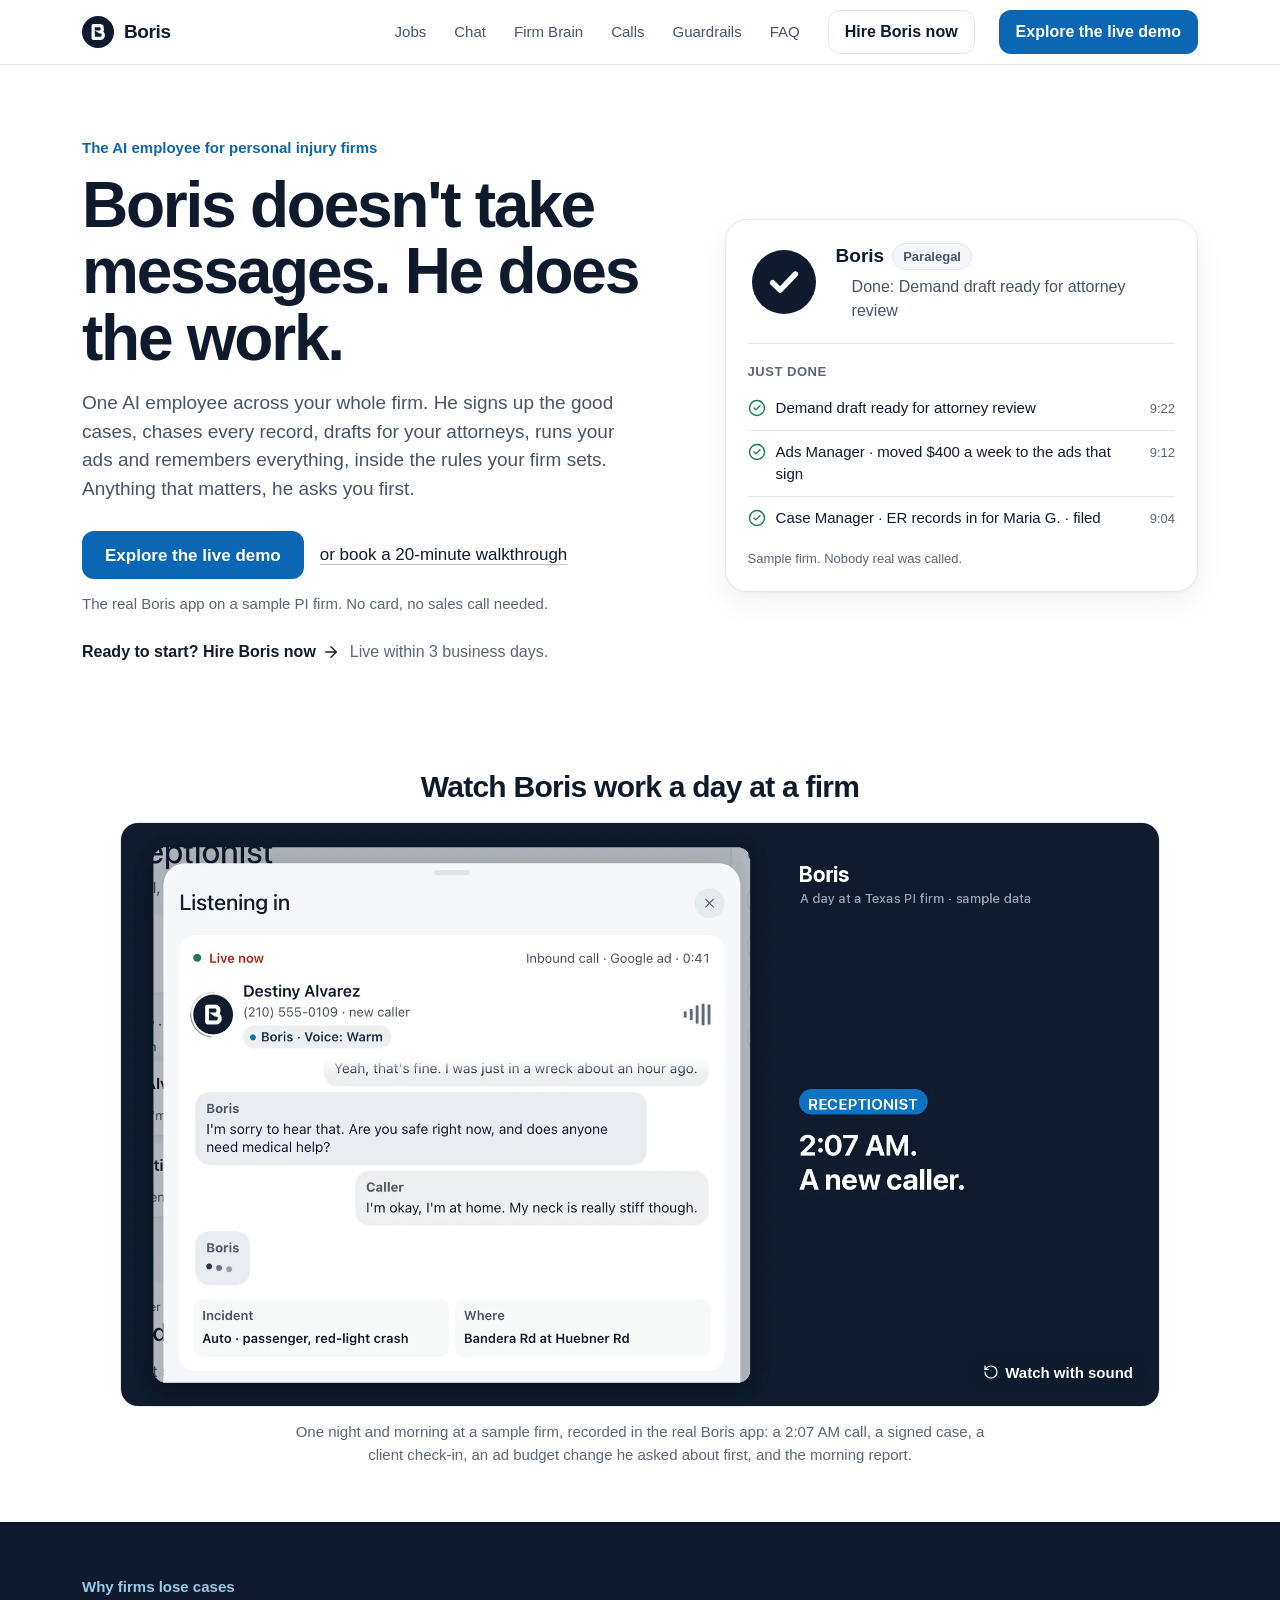
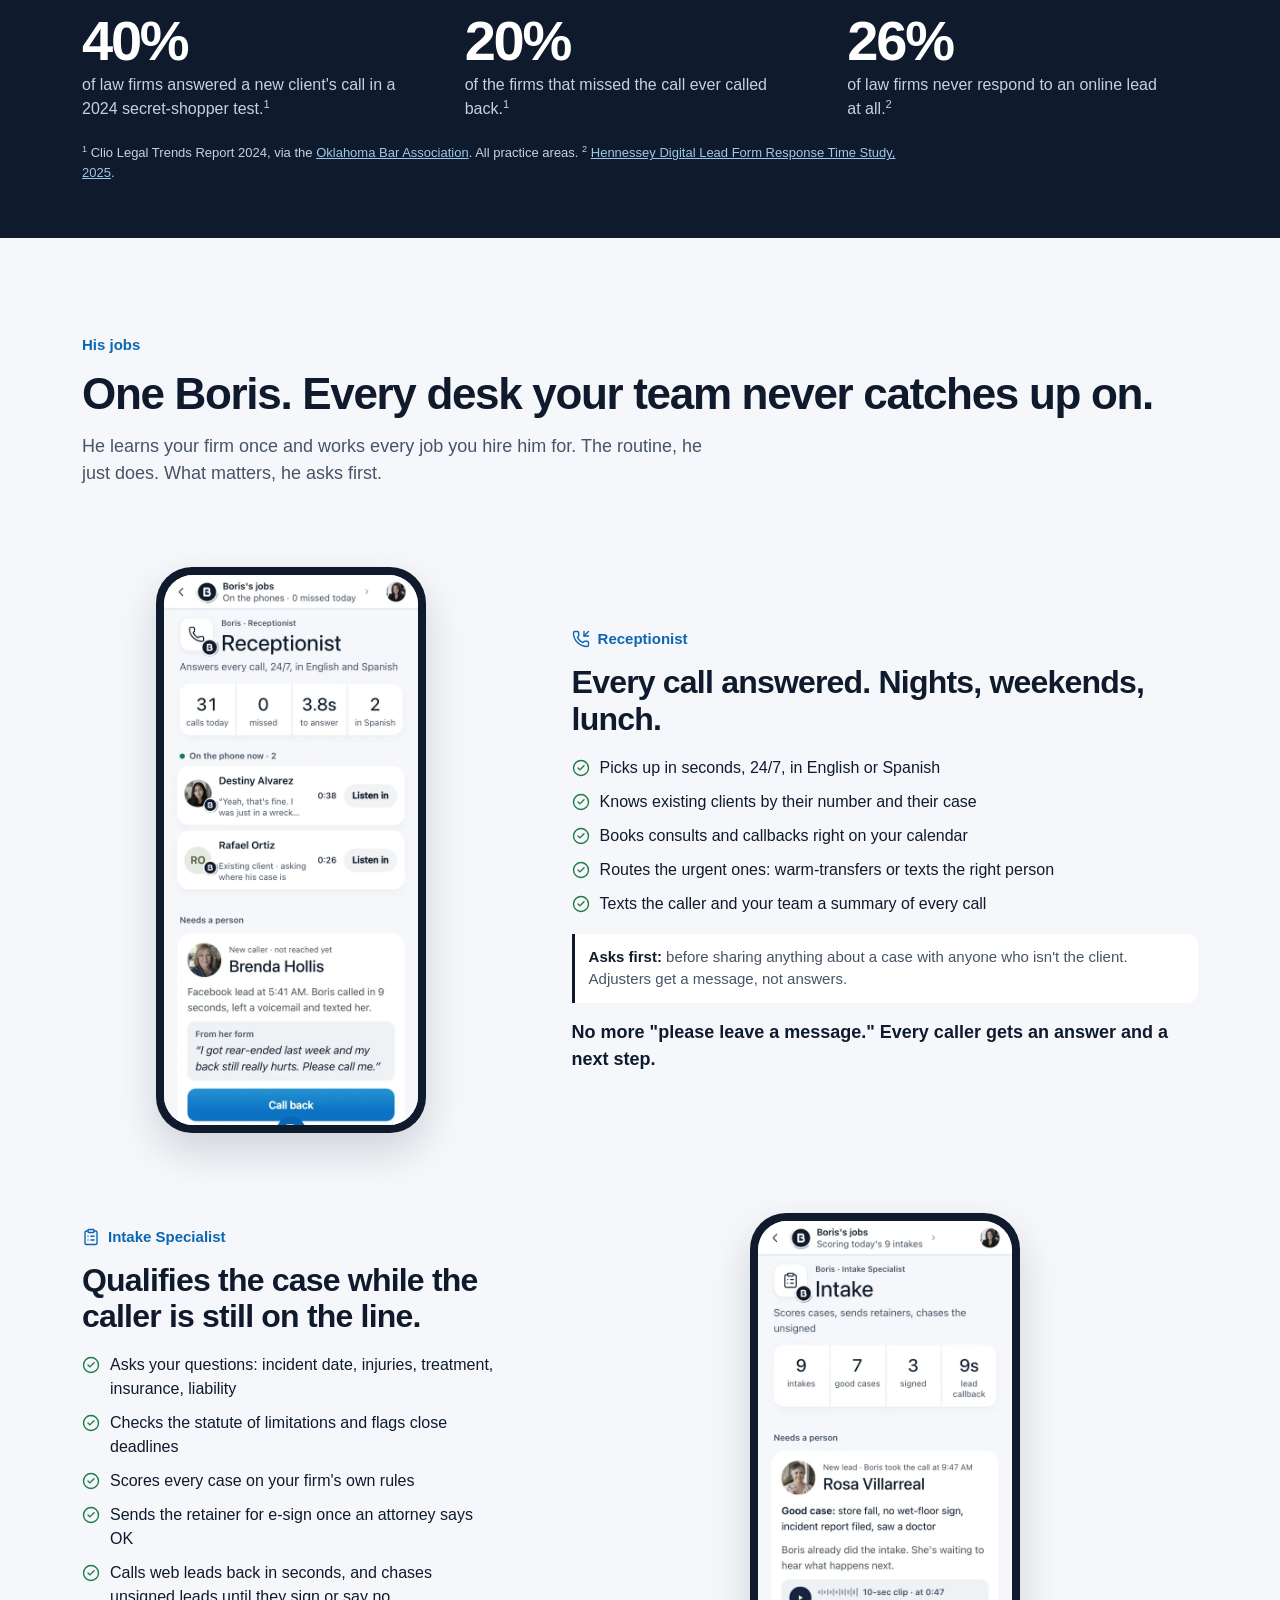
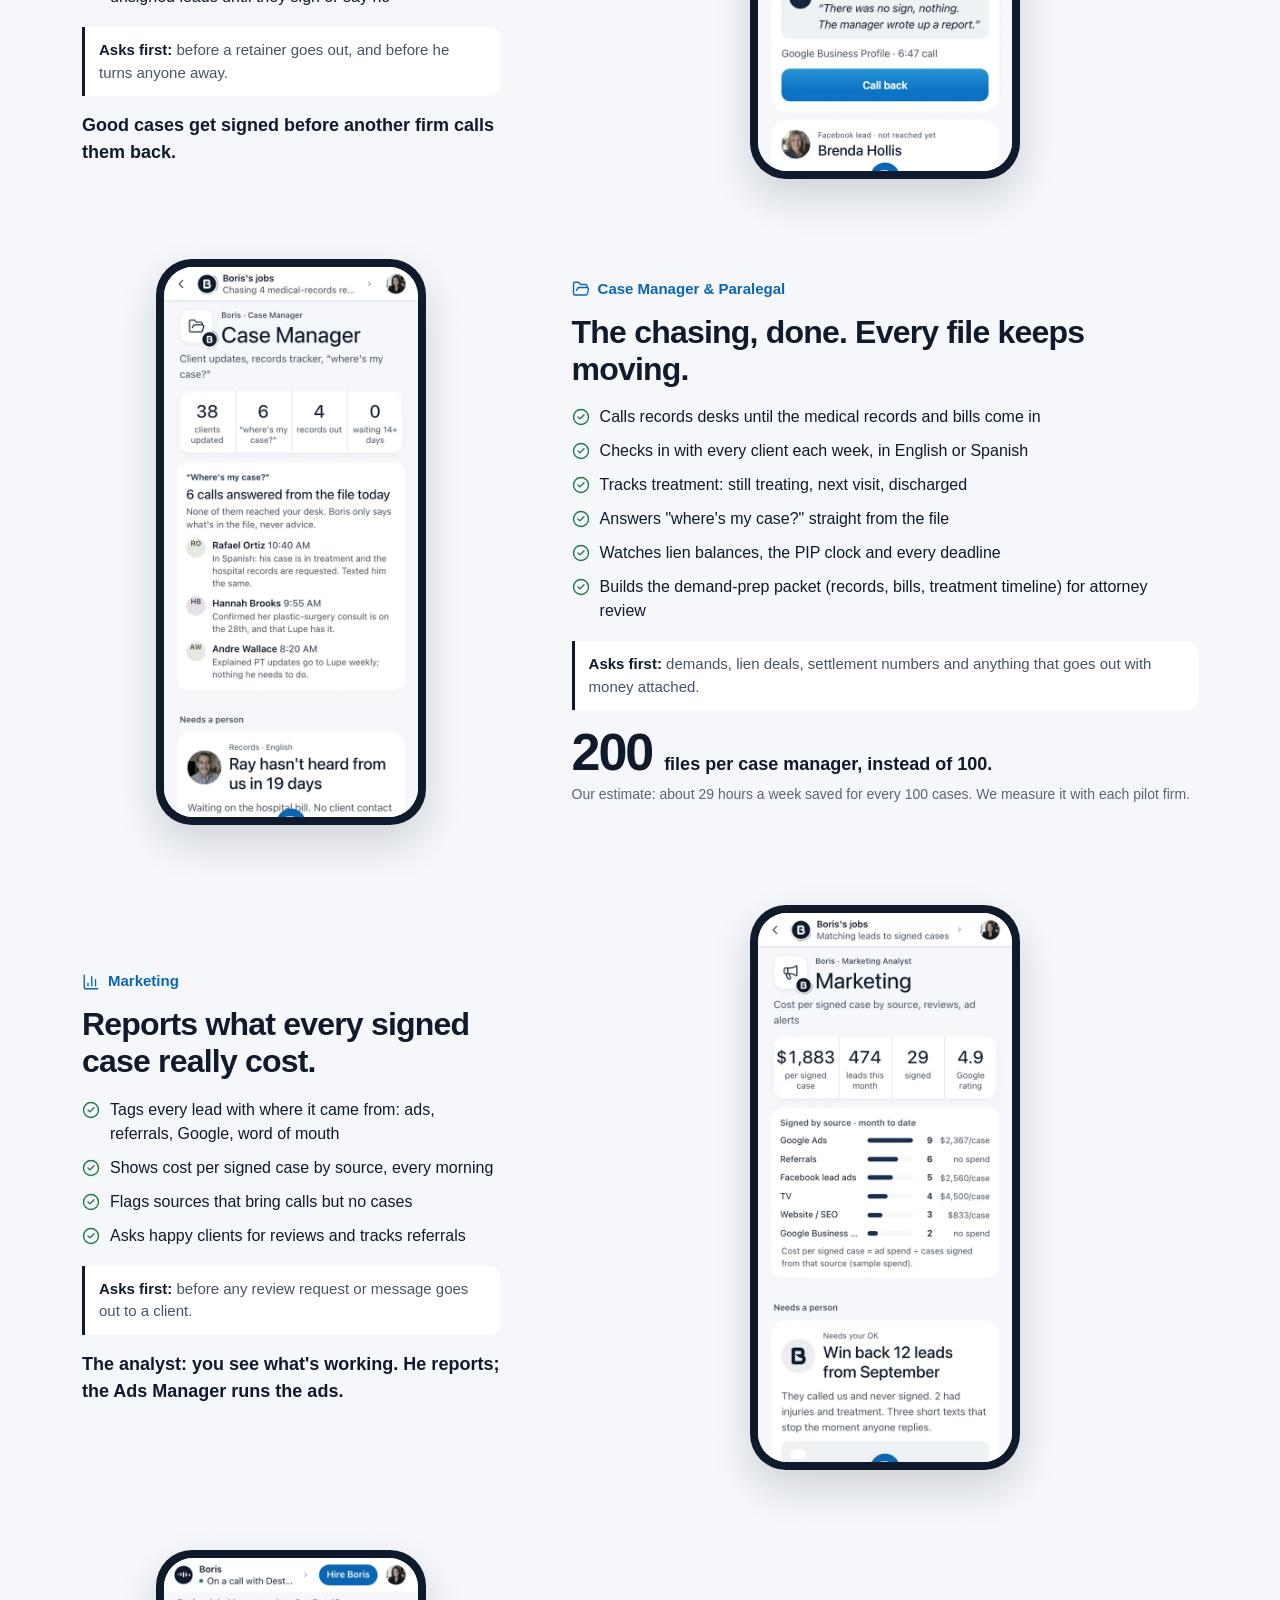
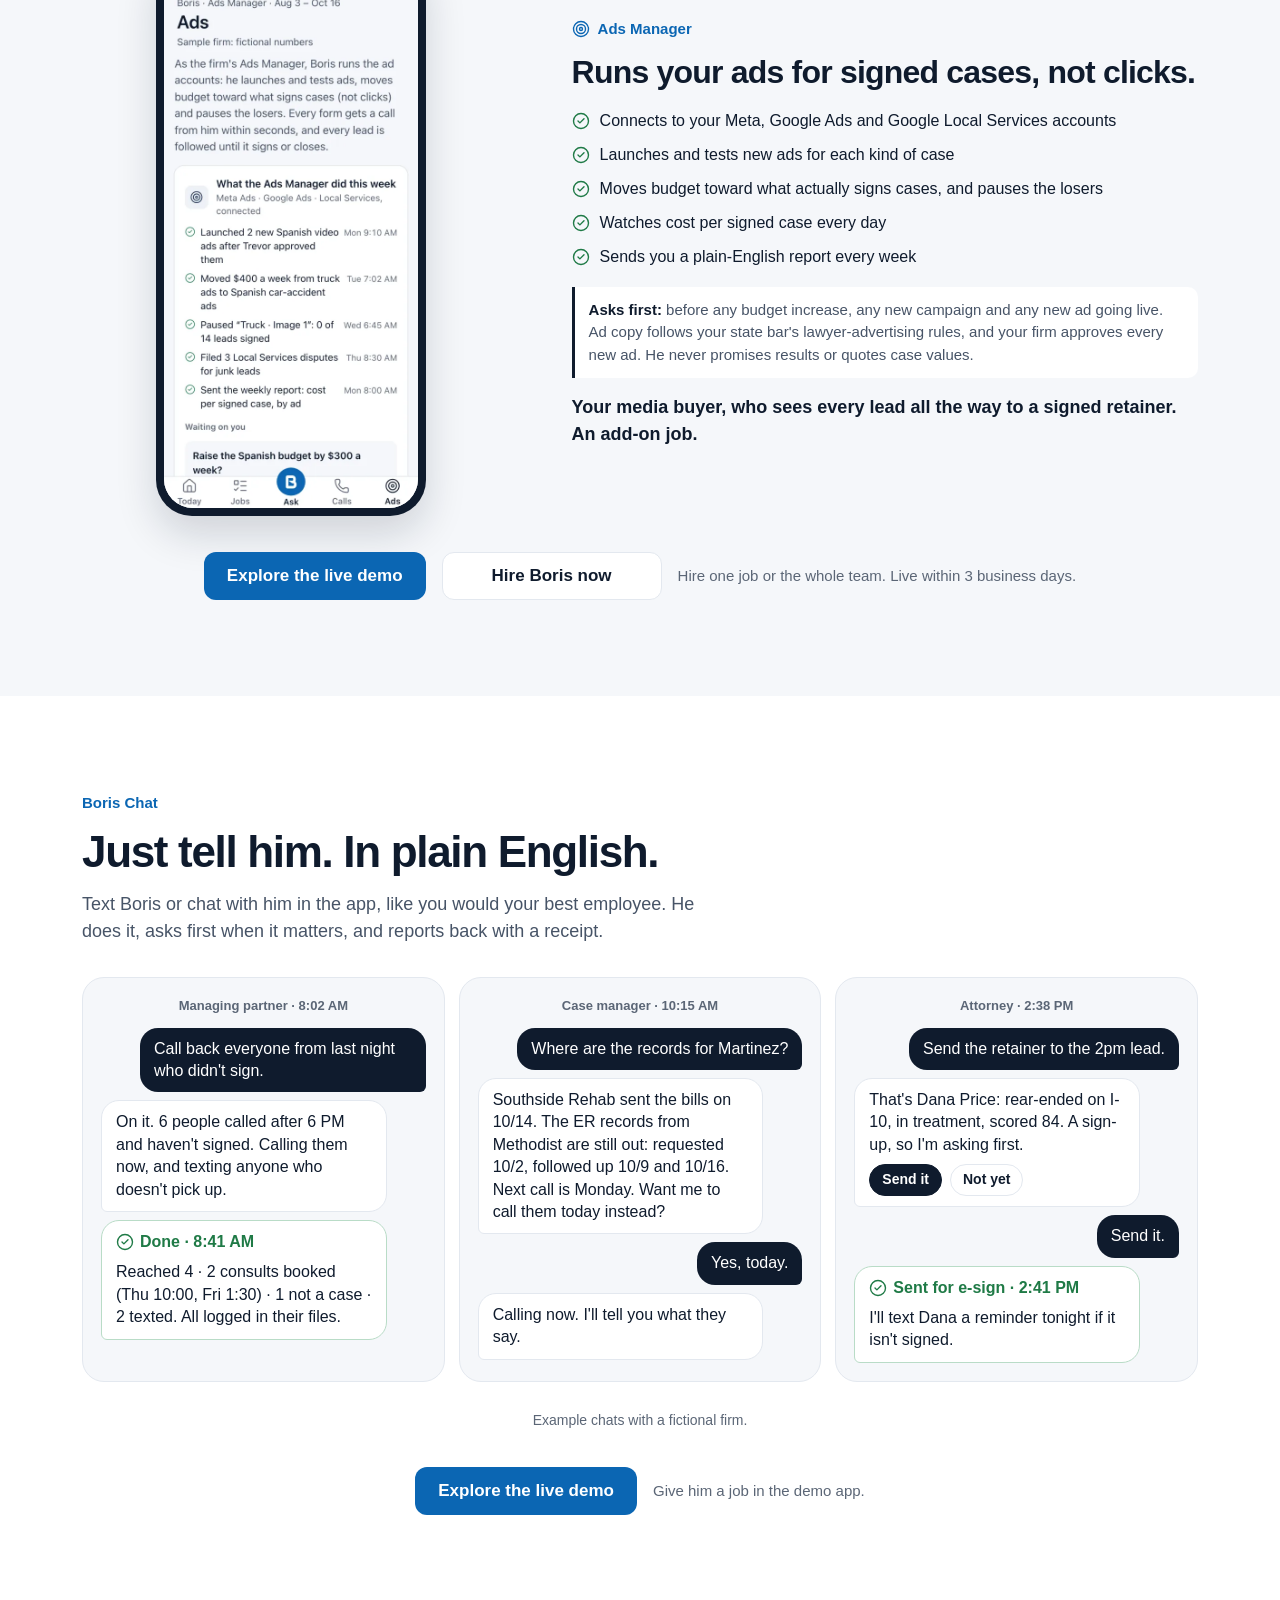
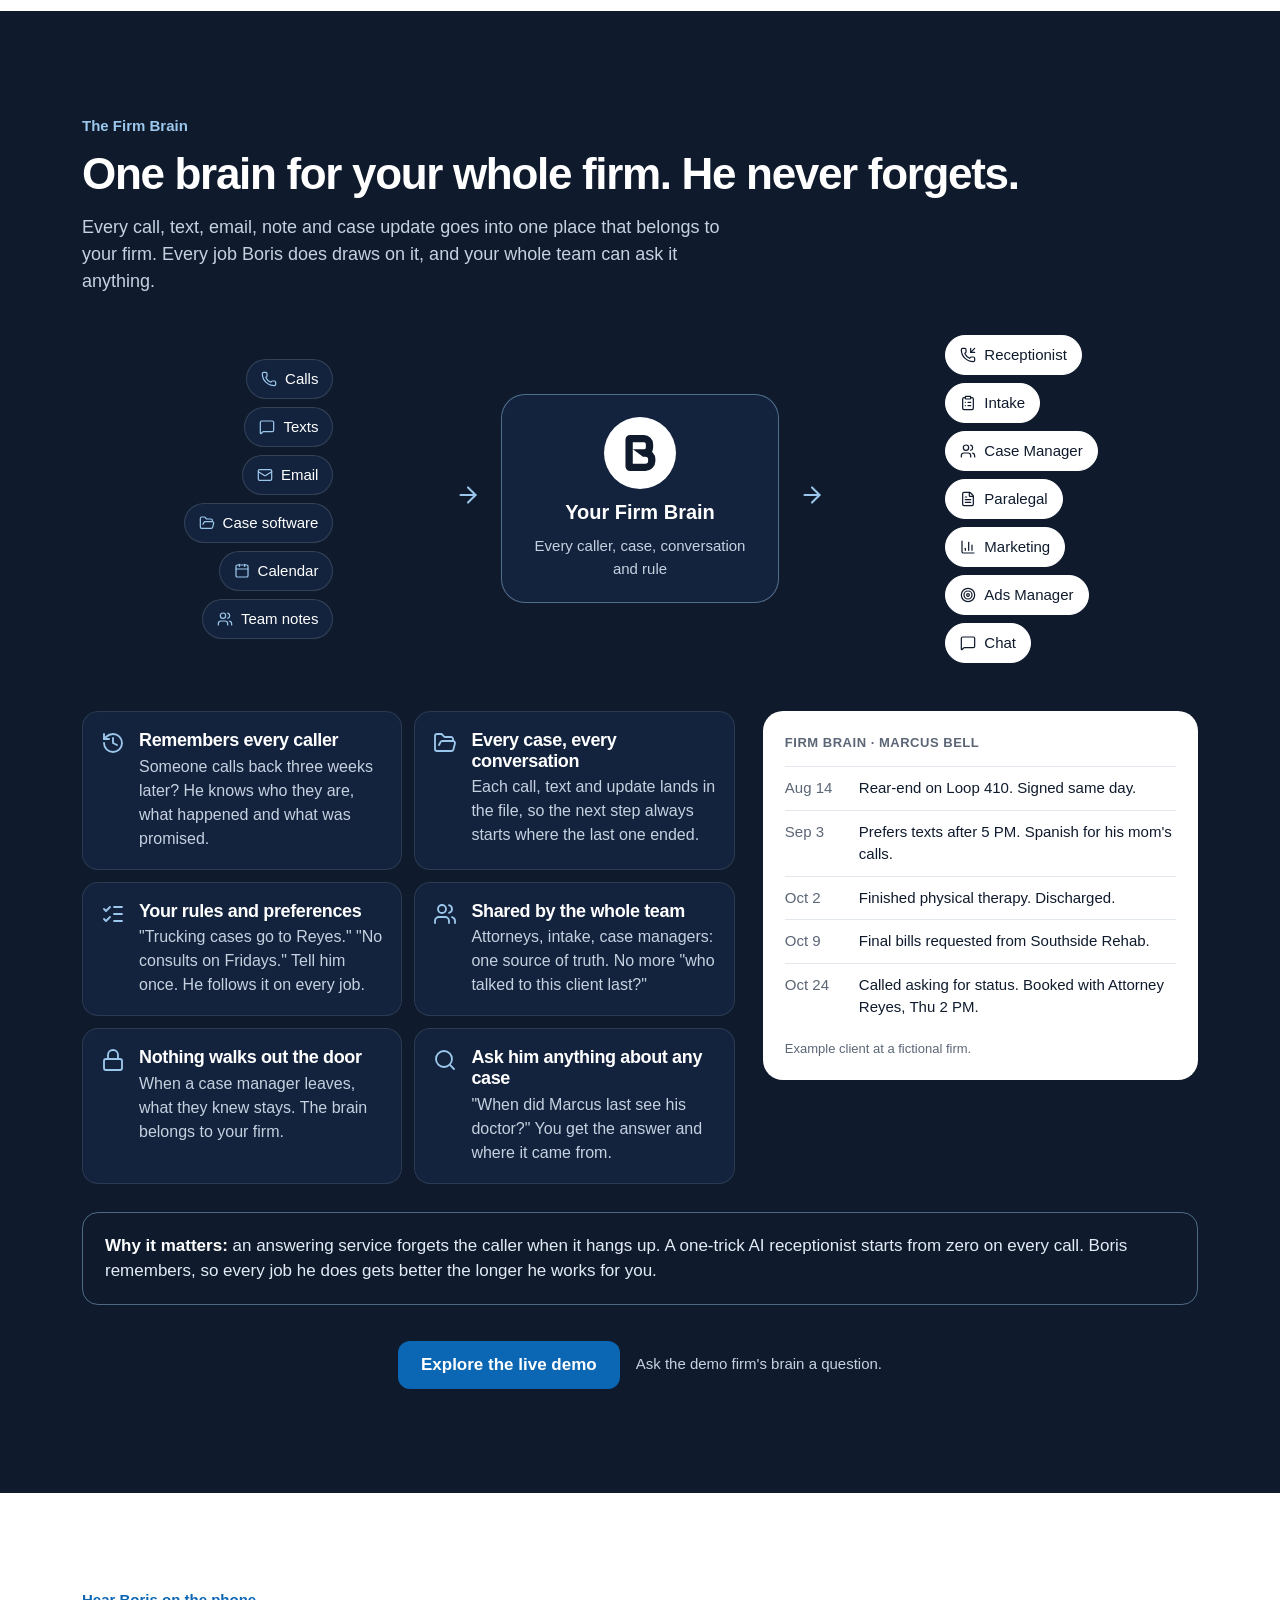
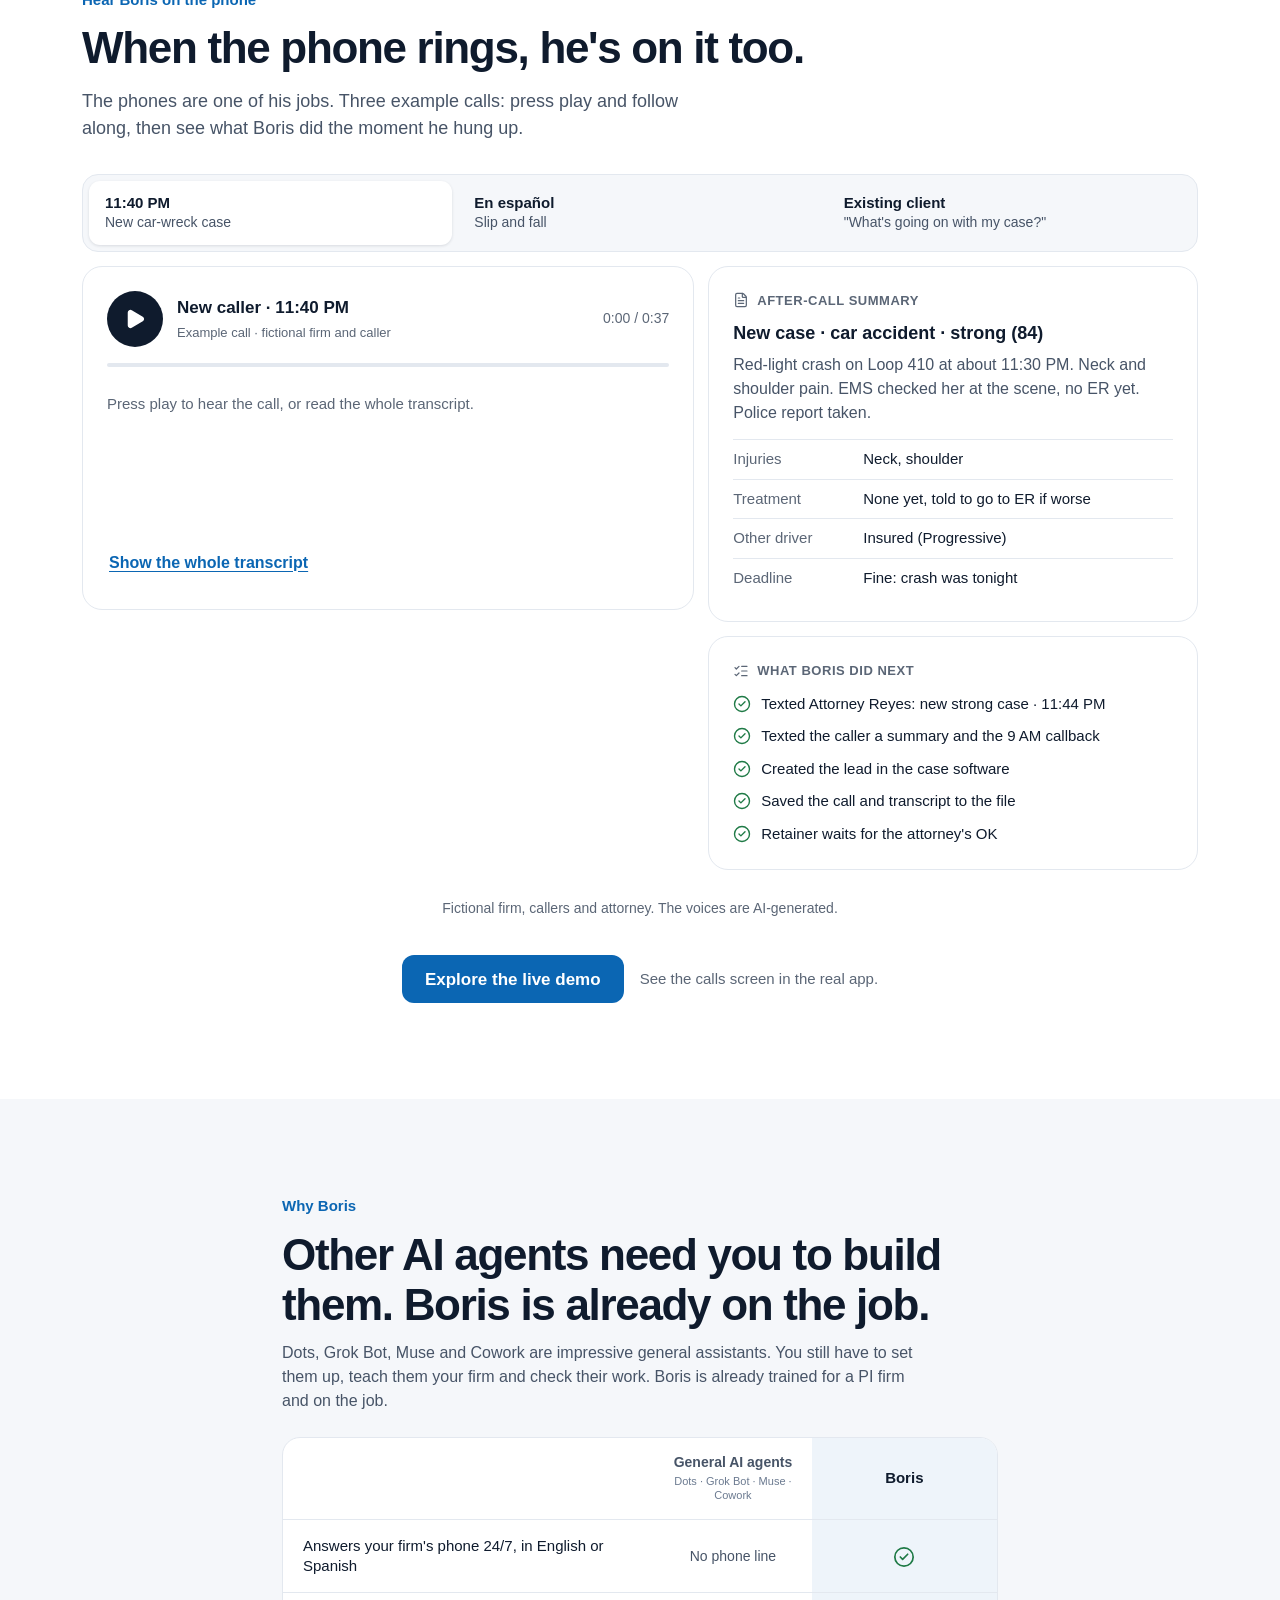
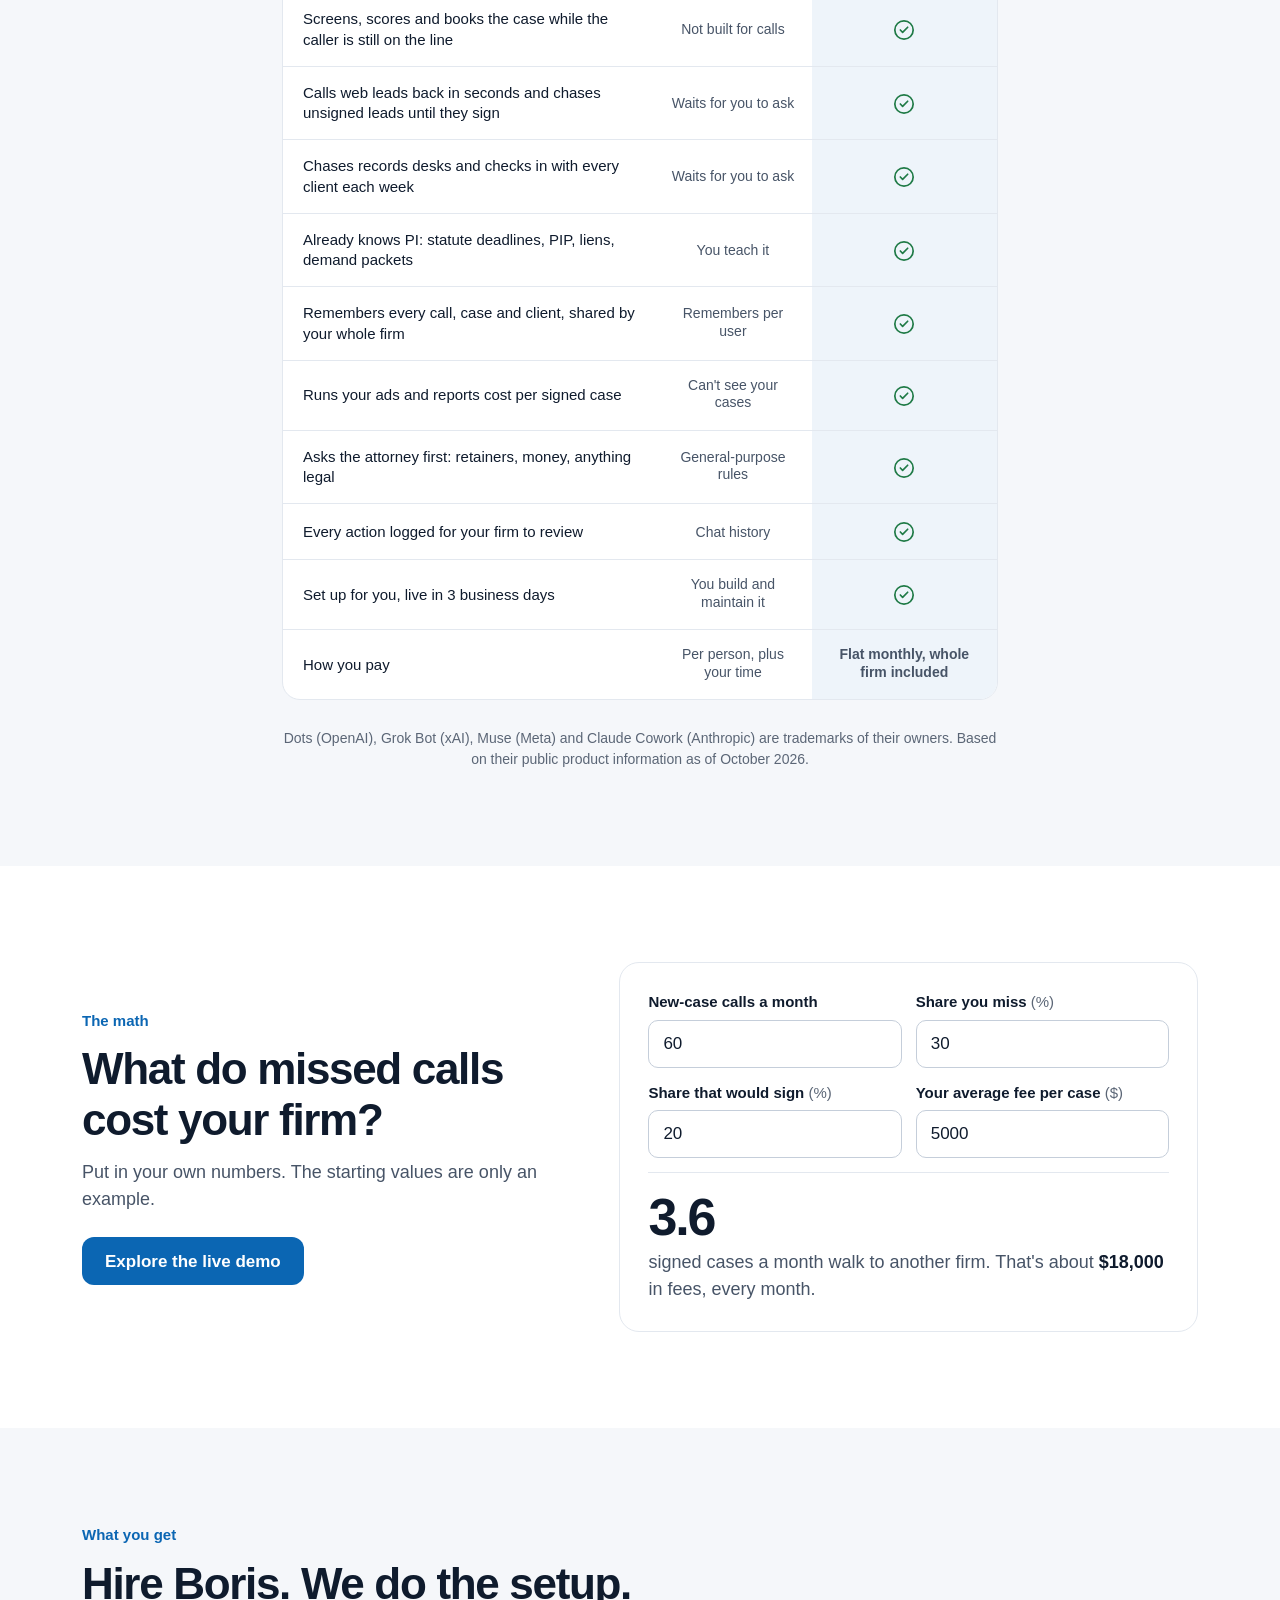
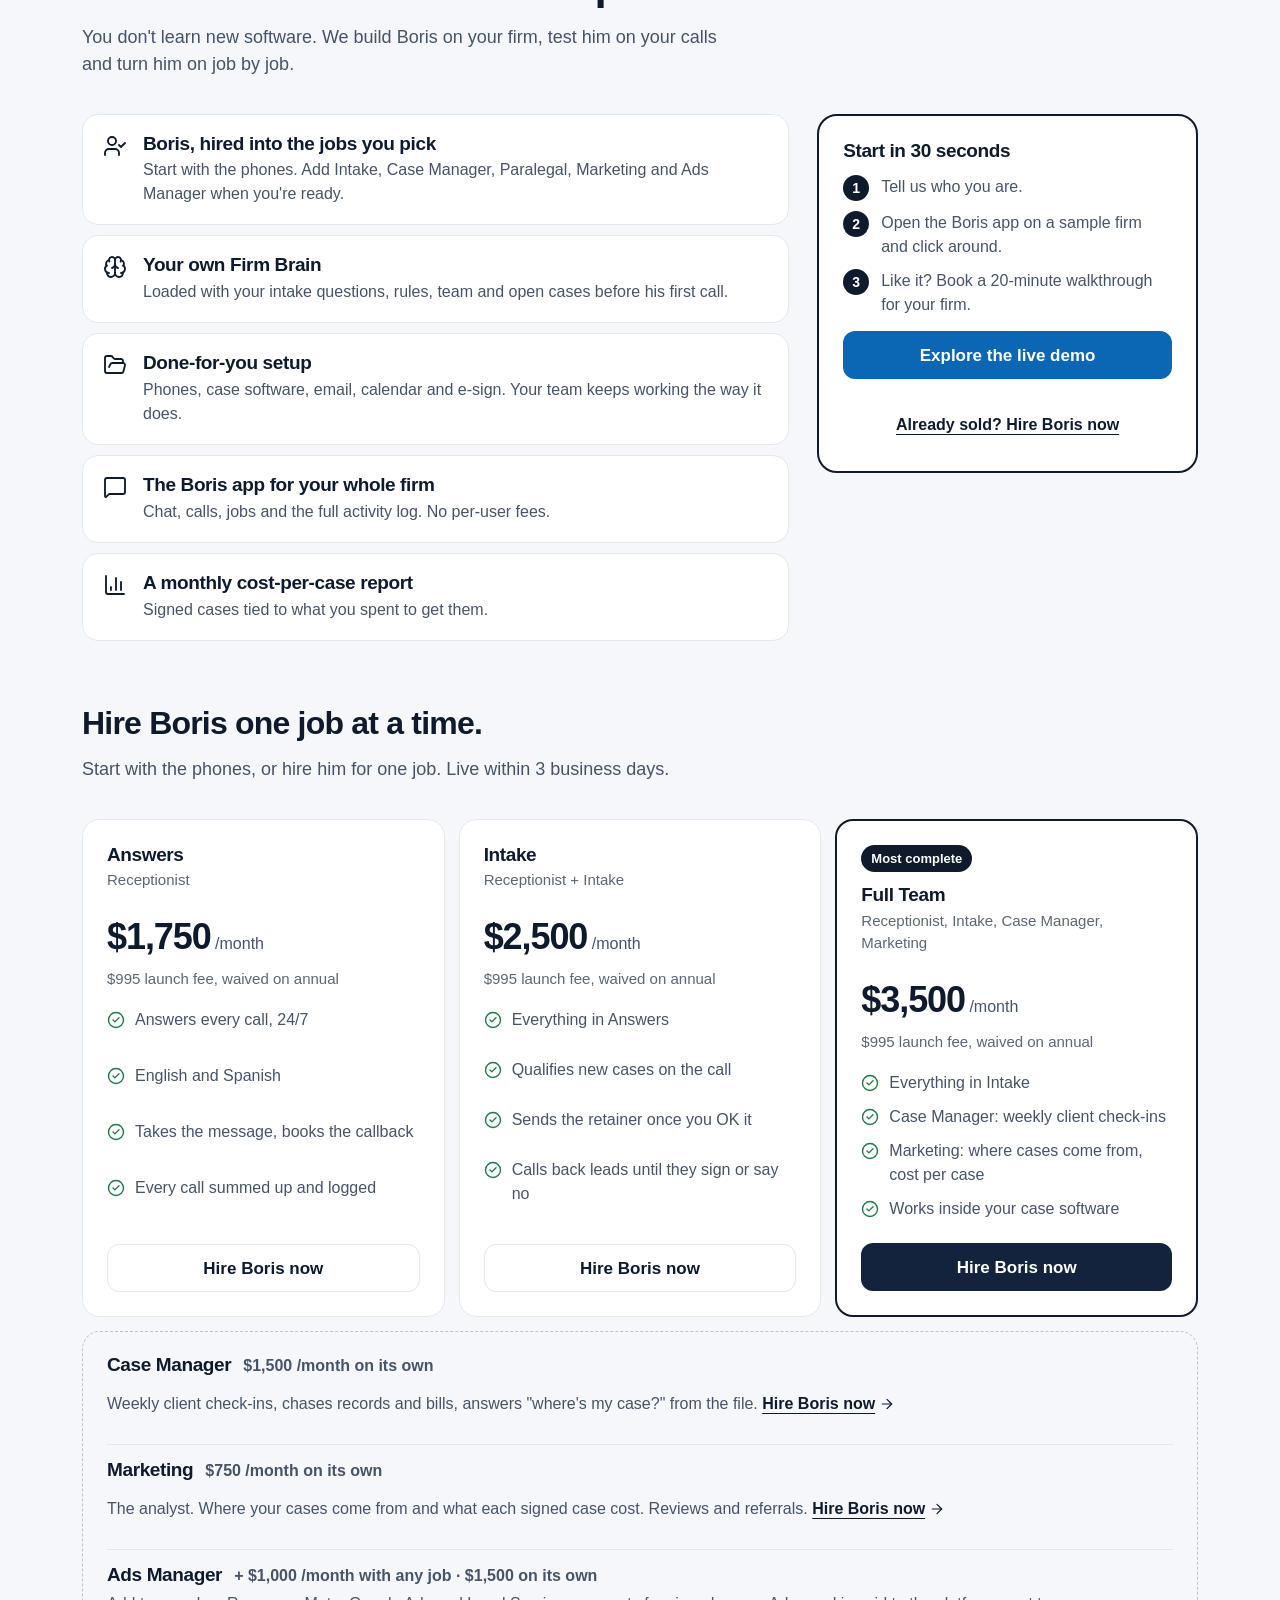
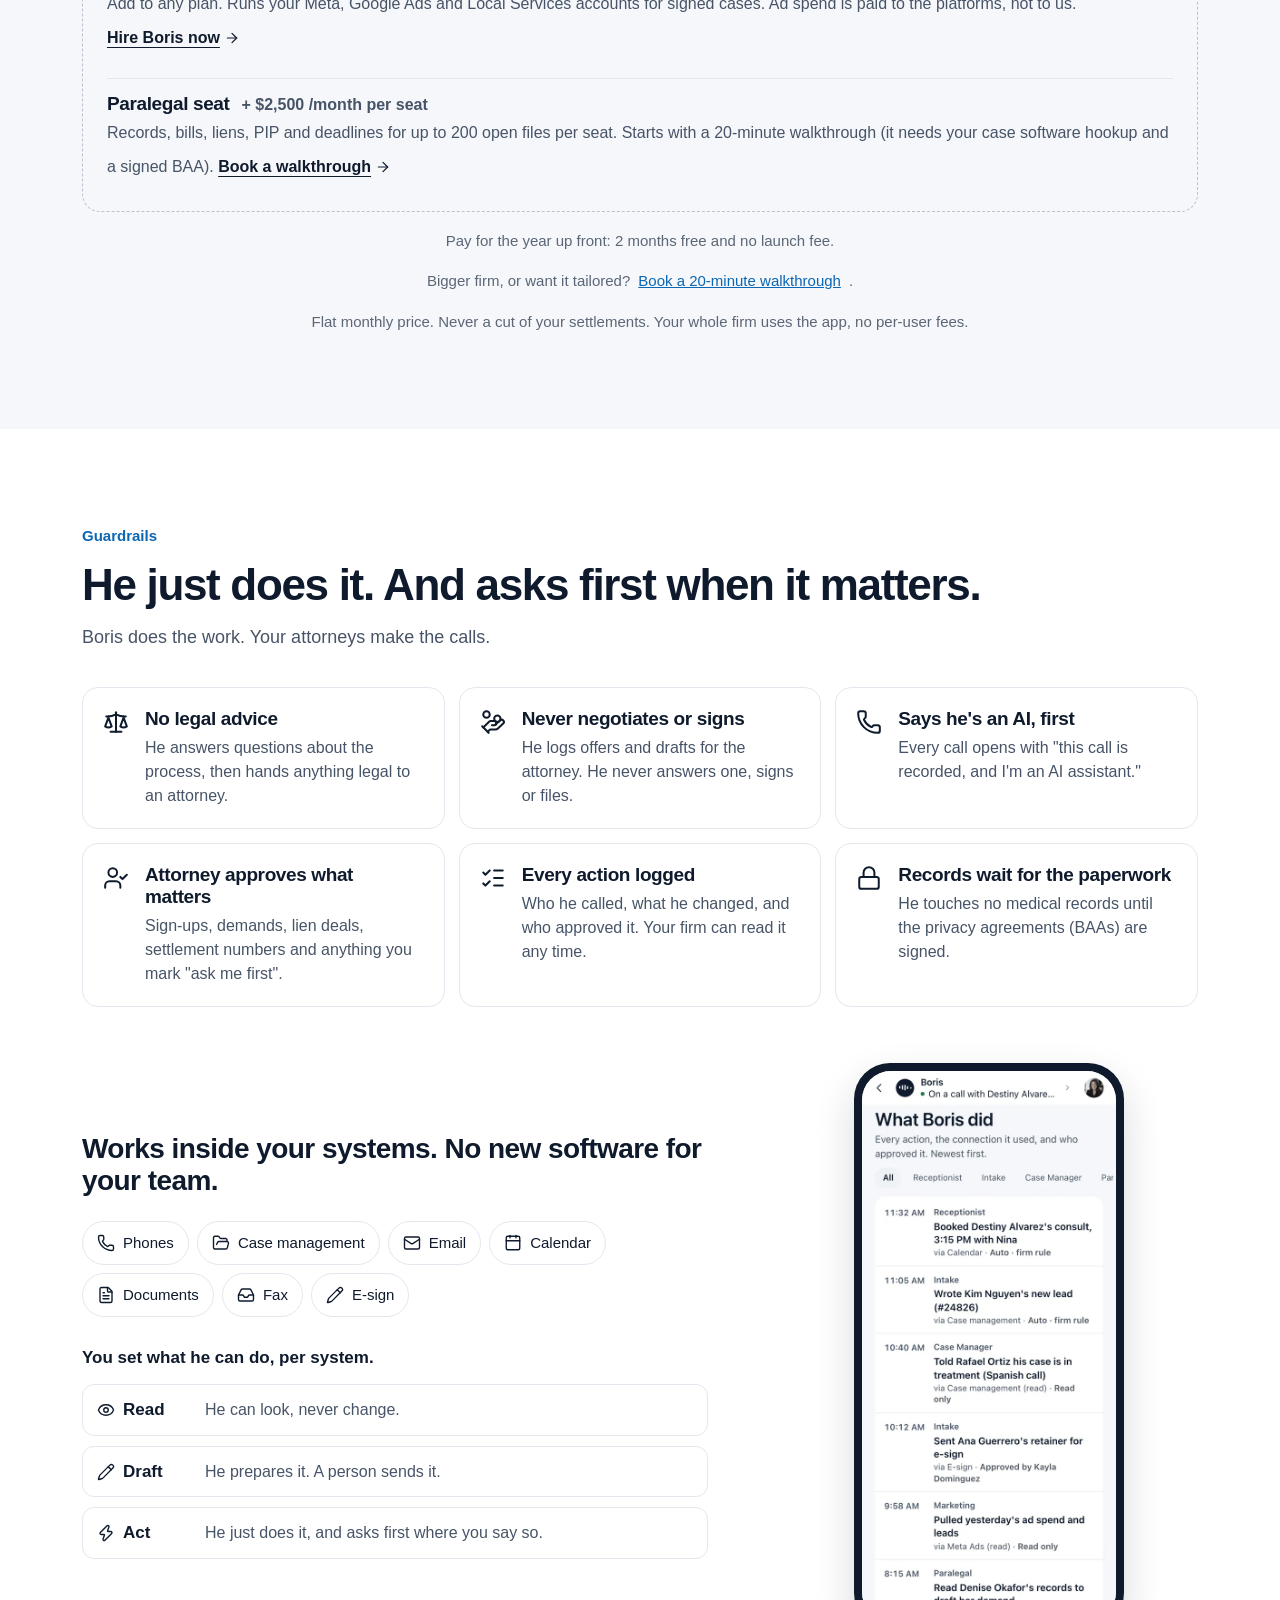
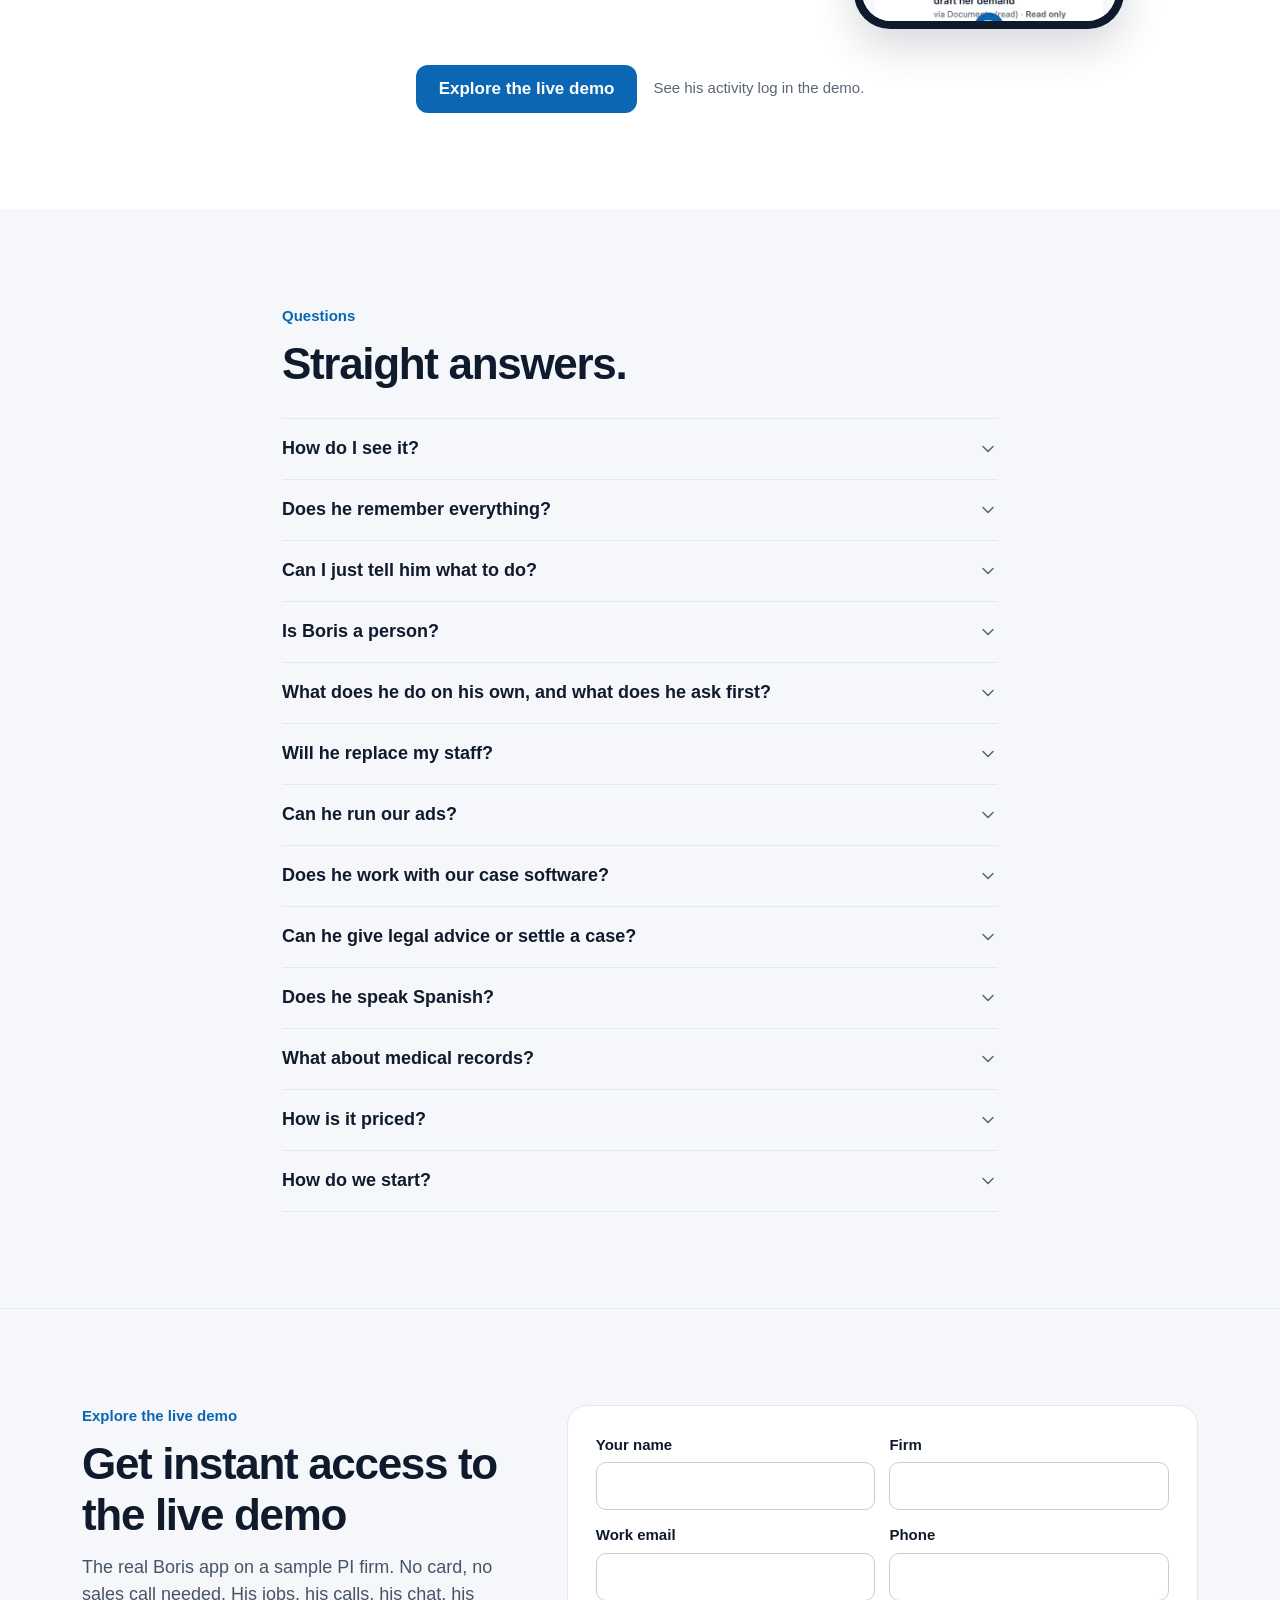
==== commit 904804f6: "compare: stronger reasons" ====
--- a/index.html
+++ b/index.html
@@ -355,11 +355,17 @@
       <table>
         <thead><tr><th scope="col"><span class="sr">Task</span></th><th scope="col">General AI agents<span class="cmp__names">Dots · Grok Bot · Muse · Cowork</span></th><th scope="col" class="cmp__us">Boris</th></tr></thead>
         <tbody>
-          <tr><th scope="row">Answers your firm's phone line</th><td><span class="cmp__p">Not built for it</span></td><td class="cmp__us"><svg class="i i--ok" role="img" aria-label="Yes"><use href="#i-circle-check"/></svg></td></tr>
-          <tr><th scope="row">Already knows PI intake, retainers and liens</th><td><span class="cmp__p">You teach it</span></td><td class="cmp__us"><svg class="i i--ok" role="img" aria-label="Yes"><use href="#i-circle-check"/></svg></td></tr>
-          <tr><th scope="row">Set up for you, live in 3 business days</th><td><span class="cmp__p">You build it</span></td><td class="cmp__us"><svg class="i i--ok" role="img" aria-label="Yes"><use href="#i-circle-check"/></svg></td></tr>
-          <tr><th scope="row">Follows law-firm rules: no legal advice, asks the attorney first</th><td><span class="cmp__p">General-purpose</span></td><td class="cmp__us"><svg class="i i--ok" role="img" aria-label="Yes"><use href="#i-circle-check"/></svg></td></tr>
-          <tr><th scope="row">How you pay</th><td><span class="cmp__p">Per person, plus your time</span></td><td class="cmp__us"><span class="cmp__p"><b>Flat monthly</b></span></td></tr>
+          <tr><th scope="row">Answers your firm's phone 24/7, in English or Spanish</th><td><span class="cmp__p">No phone line</span></td><td class="cmp__us"><svg class="i i--ok" role="img" aria-label="Yes"><use href="#i-circle-check"/></svg></td></tr>
+          <tr><th scope="row">Screens, scores and books the case while the caller is still on the line</th><td><span class="cmp__p">Not built for calls</span></td><td class="cmp__us"><svg class="i i--ok" role="img" aria-label="Yes"><use href="#i-circle-check"/></svg></td></tr>
+          <tr><th scope="row">Calls web leads back in seconds and chases unsigned leads until they sign</th><td><span class="cmp__p">Waits for you to ask</span></td><td class="cmp__us"><svg class="i i--ok" role="img" aria-label="Yes"><use href="#i-circle-check"/></svg></td></tr>
+          <tr><th scope="row">Chases records desks and checks in with every client each week</th><td><span class="cmp__p">Waits for you to ask</span></td><td class="cmp__us"><svg class="i i--ok" role="img" aria-label="Yes"><use href="#i-circle-check"/></svg></td></tr>
+          <tr><th scope="row">Already knows PI: statute deadlines, PIP, liens, demand packets</th><td><span class="cmp__p">You teach it</span></td><td class="cmp__us"><svg class="i i--ok" role="img" aria-label="Yes"><use href="#i-circle-check"/></svg></td></tr>
+          <tr><th scope="row">Remembers every call, case and client, shared by your whole firm</th><td><span class="cmp__p">Remembers per user</span></td><td class="cmp__us"><svg class="i i--ok" role="img" aria-label="Yes"><use href="#i-circle-check"/></svg></td></tr>
+          <tr><th scope="row">Runs your ads and reports cost per signed case</th><td><span class="cmp__p">Can't see your cases</span></td><td class="cmp__us"><svg class="i i--ok" role="img" aria-label="Yes"><use href="#i-circle-check"/></svg></td></tr>
+          <tr><th scope="row">Asks the attorney first: retainers, money, anything legal</th><td><span class="cmp__p">General-purpose rules</span></td><td class="cmp__us"><svg class="i i--ok" role="img" aria-label="Yes"><use href="#i-circle-check"/></svg></td></tr>
+          <tr><th scope="row">Every action logged for your firm to review</th><td><span class="cmp__p">Chat history</span></td><td class="cmp__us"><svg class="i i--ok" role="img" aria-label="Yes"><use href="#i-circle-check"/></svg></td></tr>
+          <tr><th scope="row">Set up for you, live in 3 business days</th><td><span class="cmp__p">You build and maintain it</span></td><td class="cmp__us"><svg class="i i--ok" role="img" aria-label="Yes"><use href="#i-circle-check"/></svg></td></tr>
+          <tr><th scope="row">How you pay</th><td><span class="cmp__p">Per person, plus your time</span></td><td class="cmp__us"><span class="cmp__p"><b>Flat monthly, whole firm included</b></span></td></tr>
         </tbody>
       </table>
     </div>
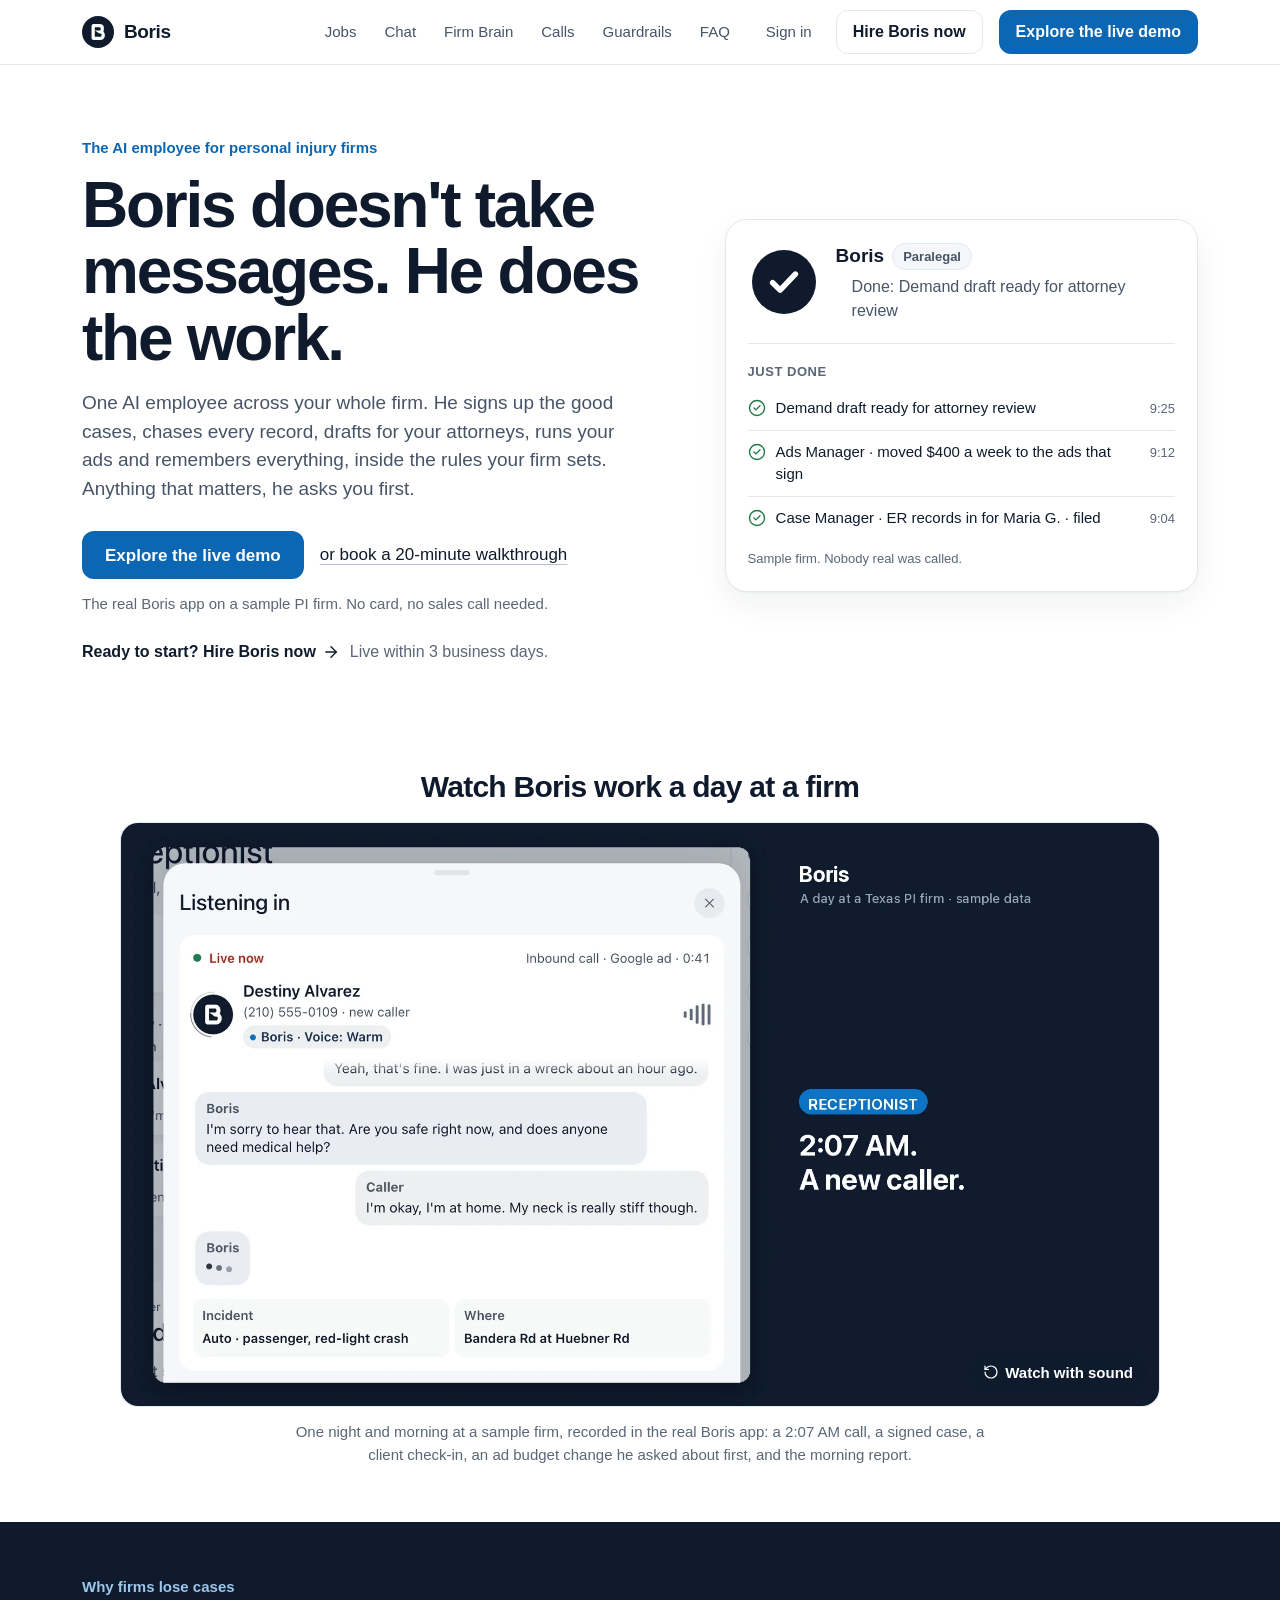
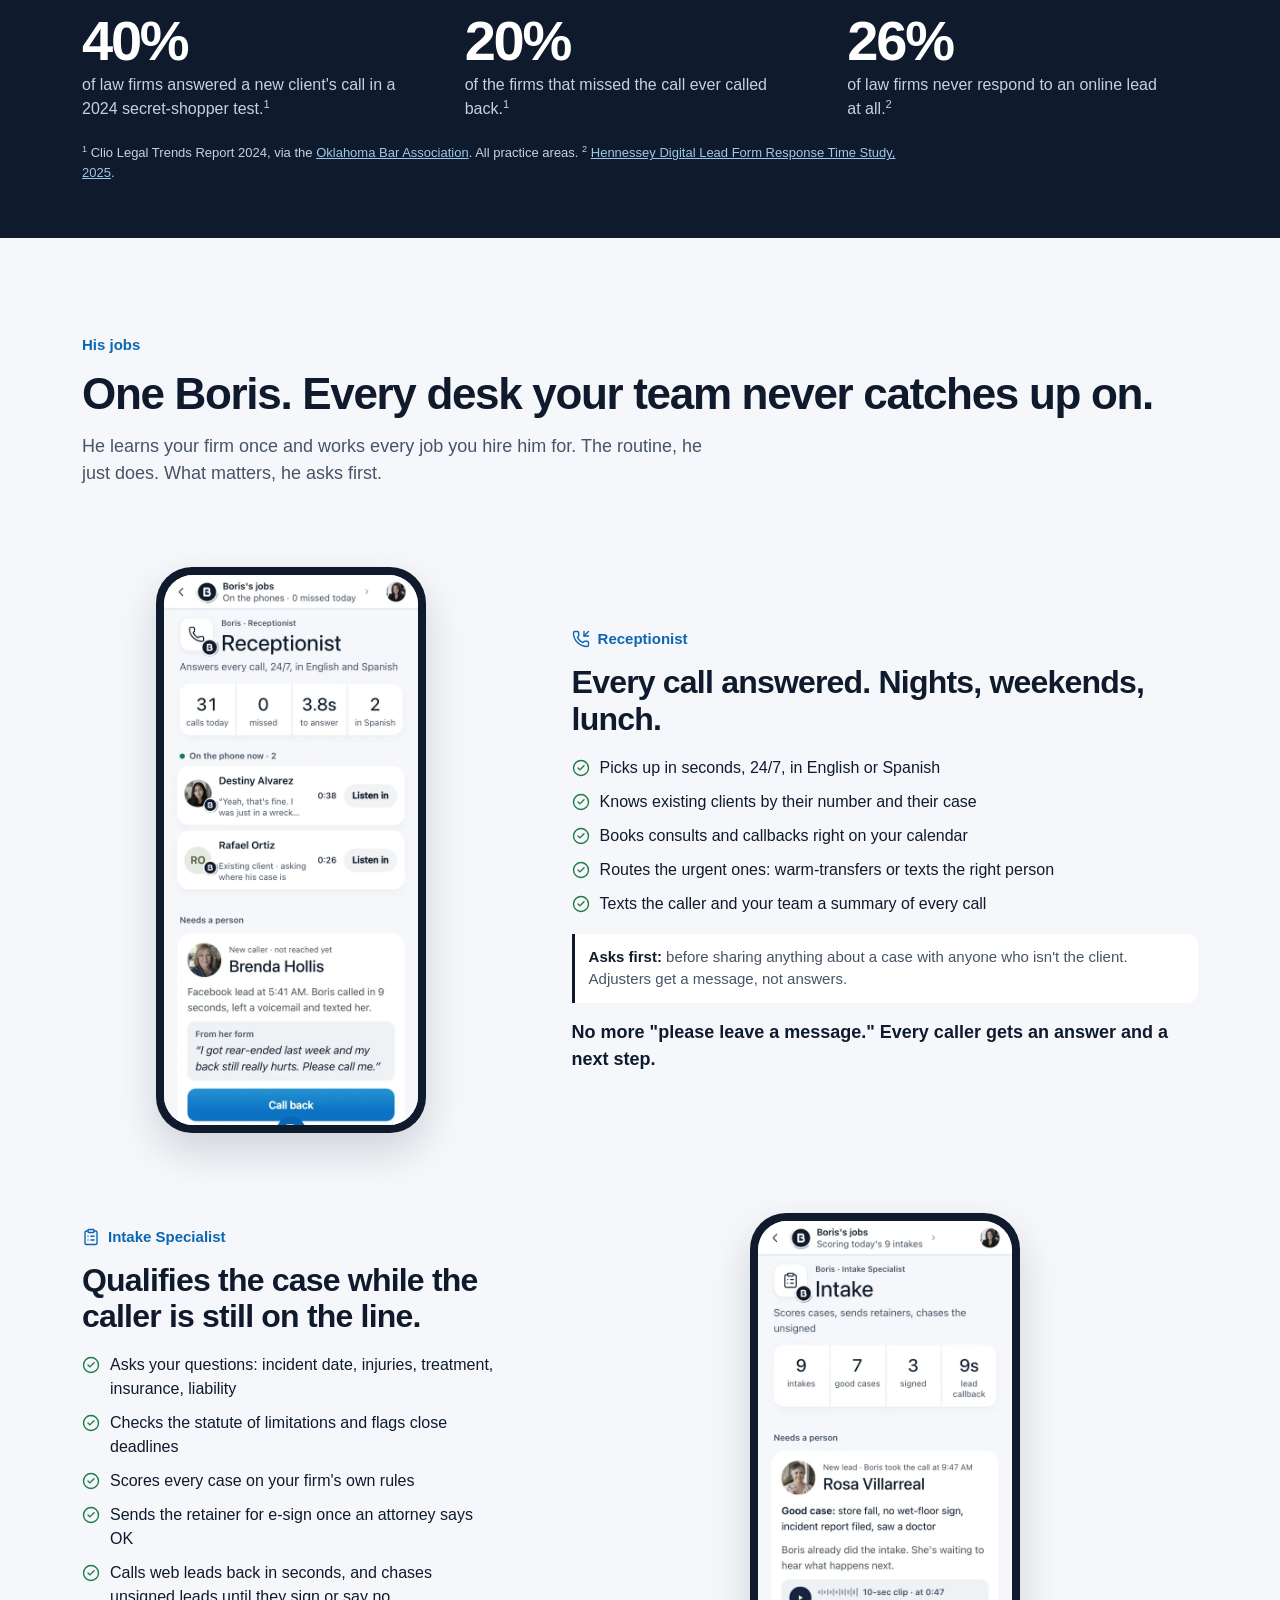
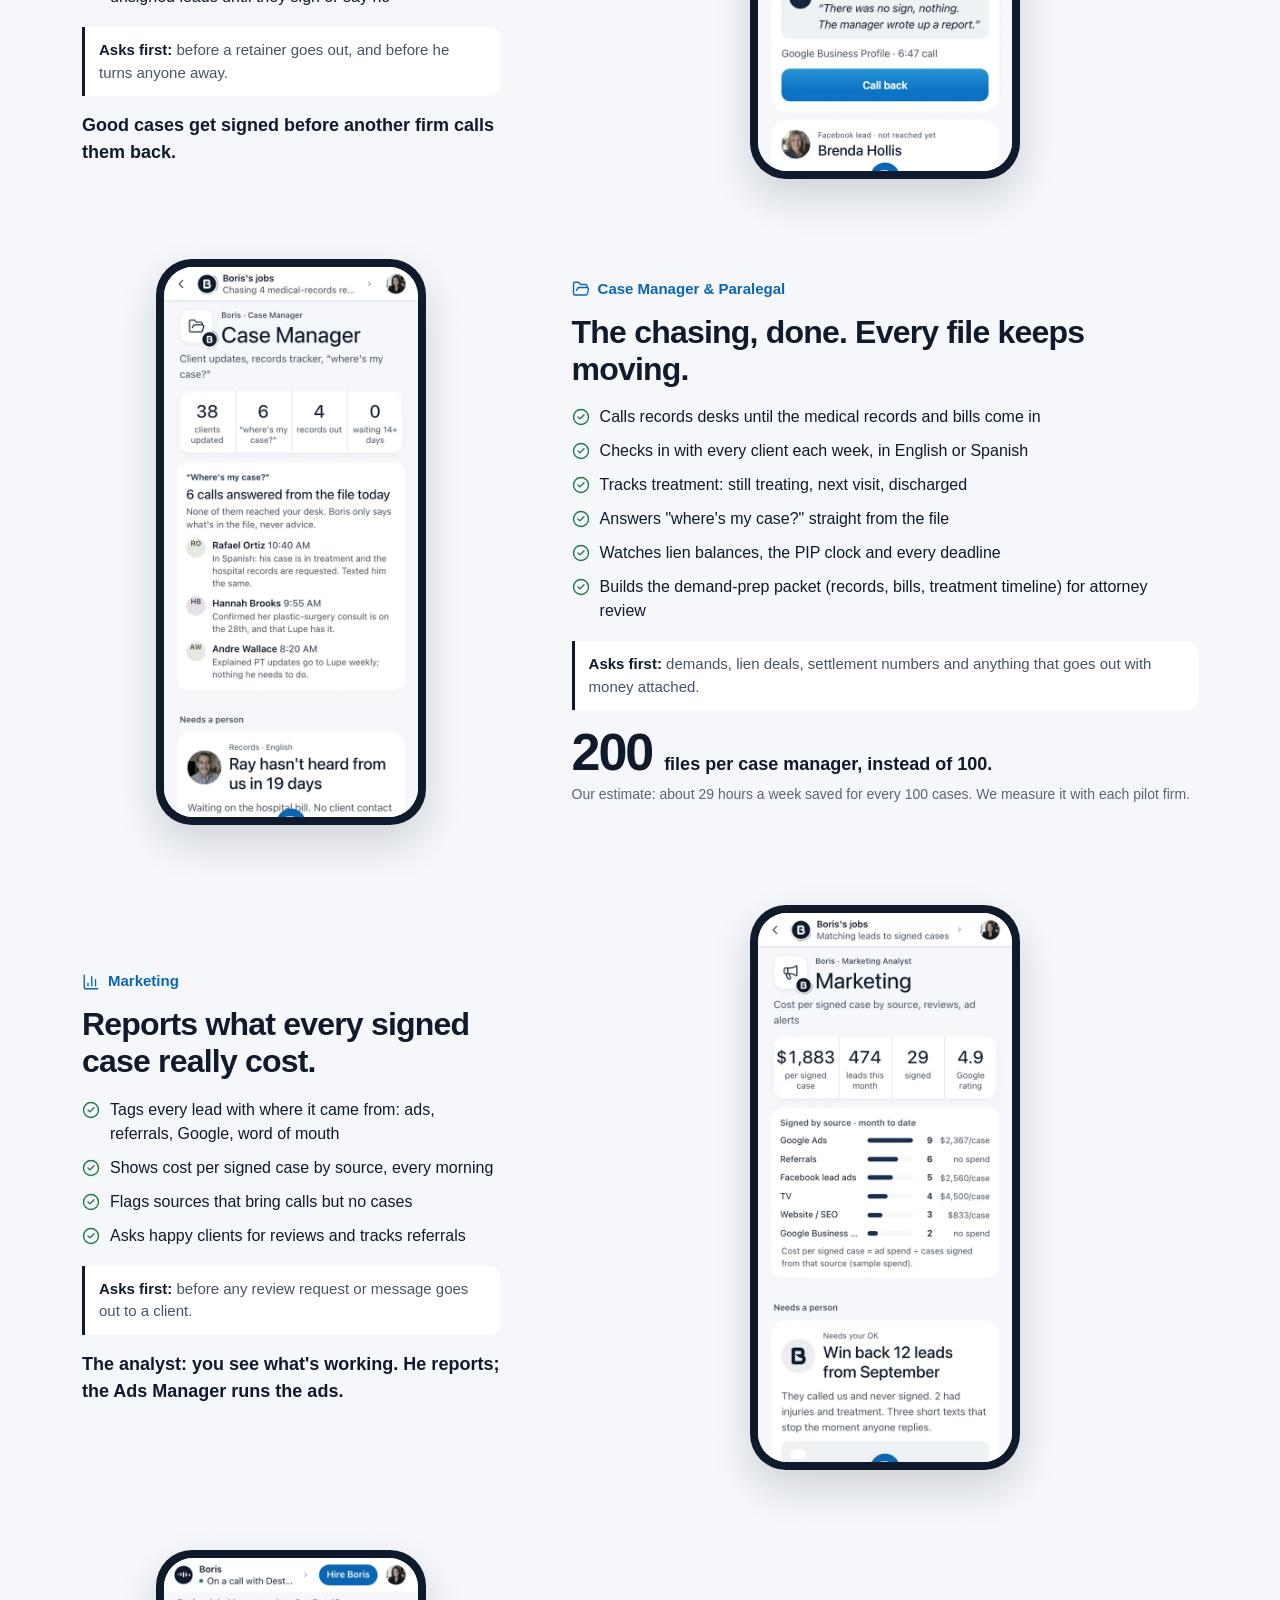
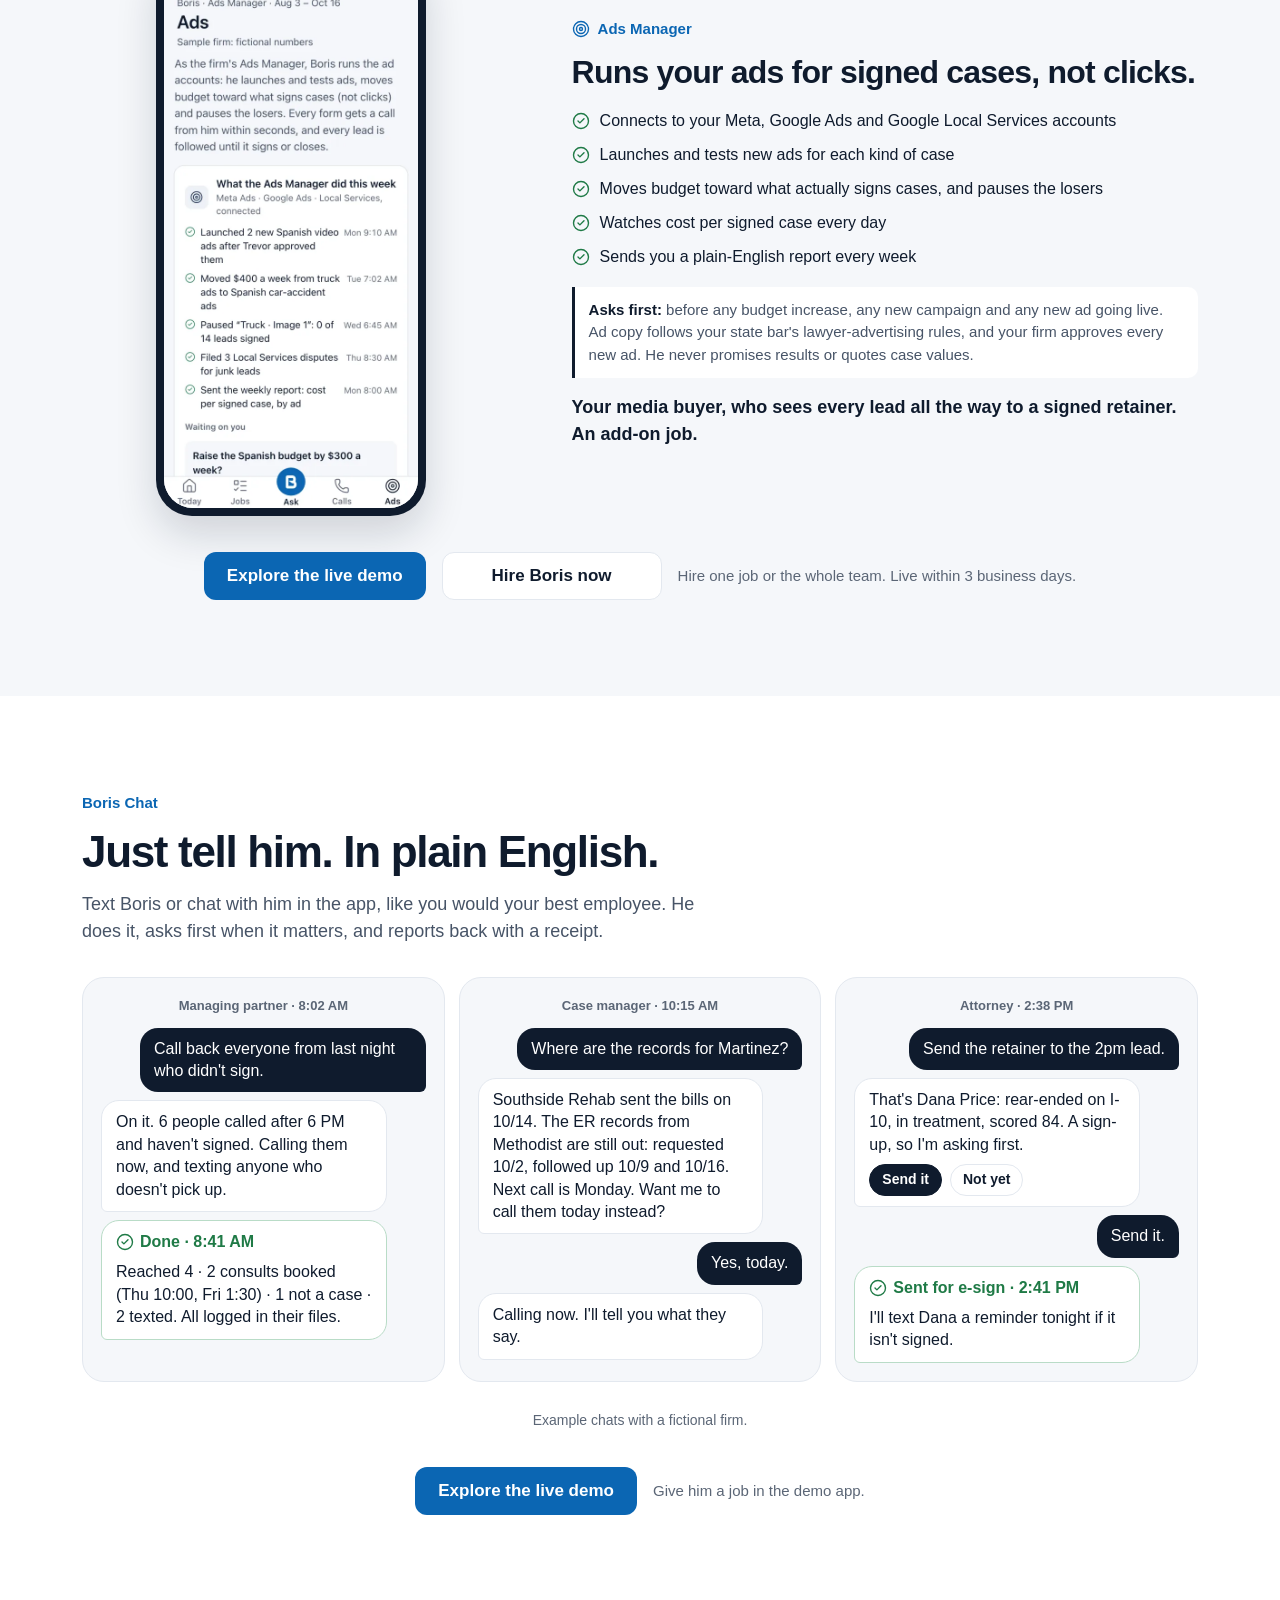
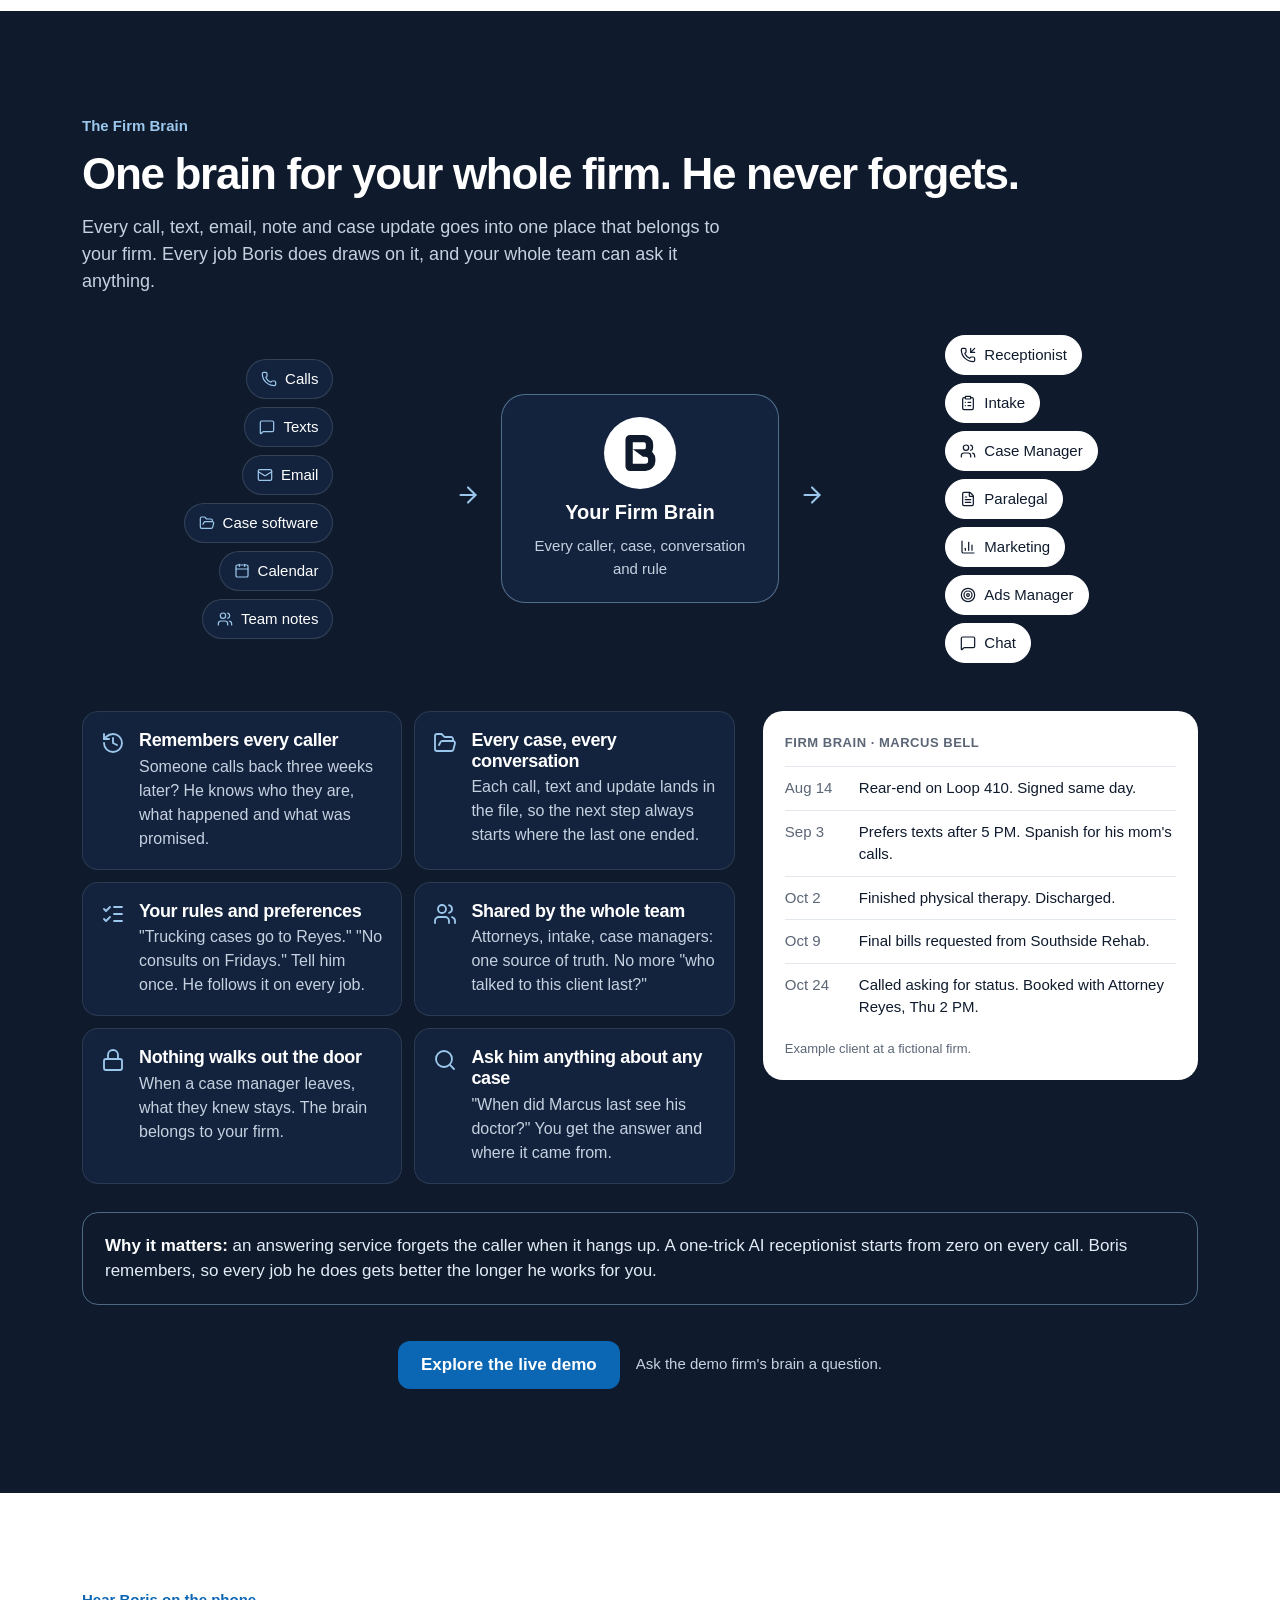
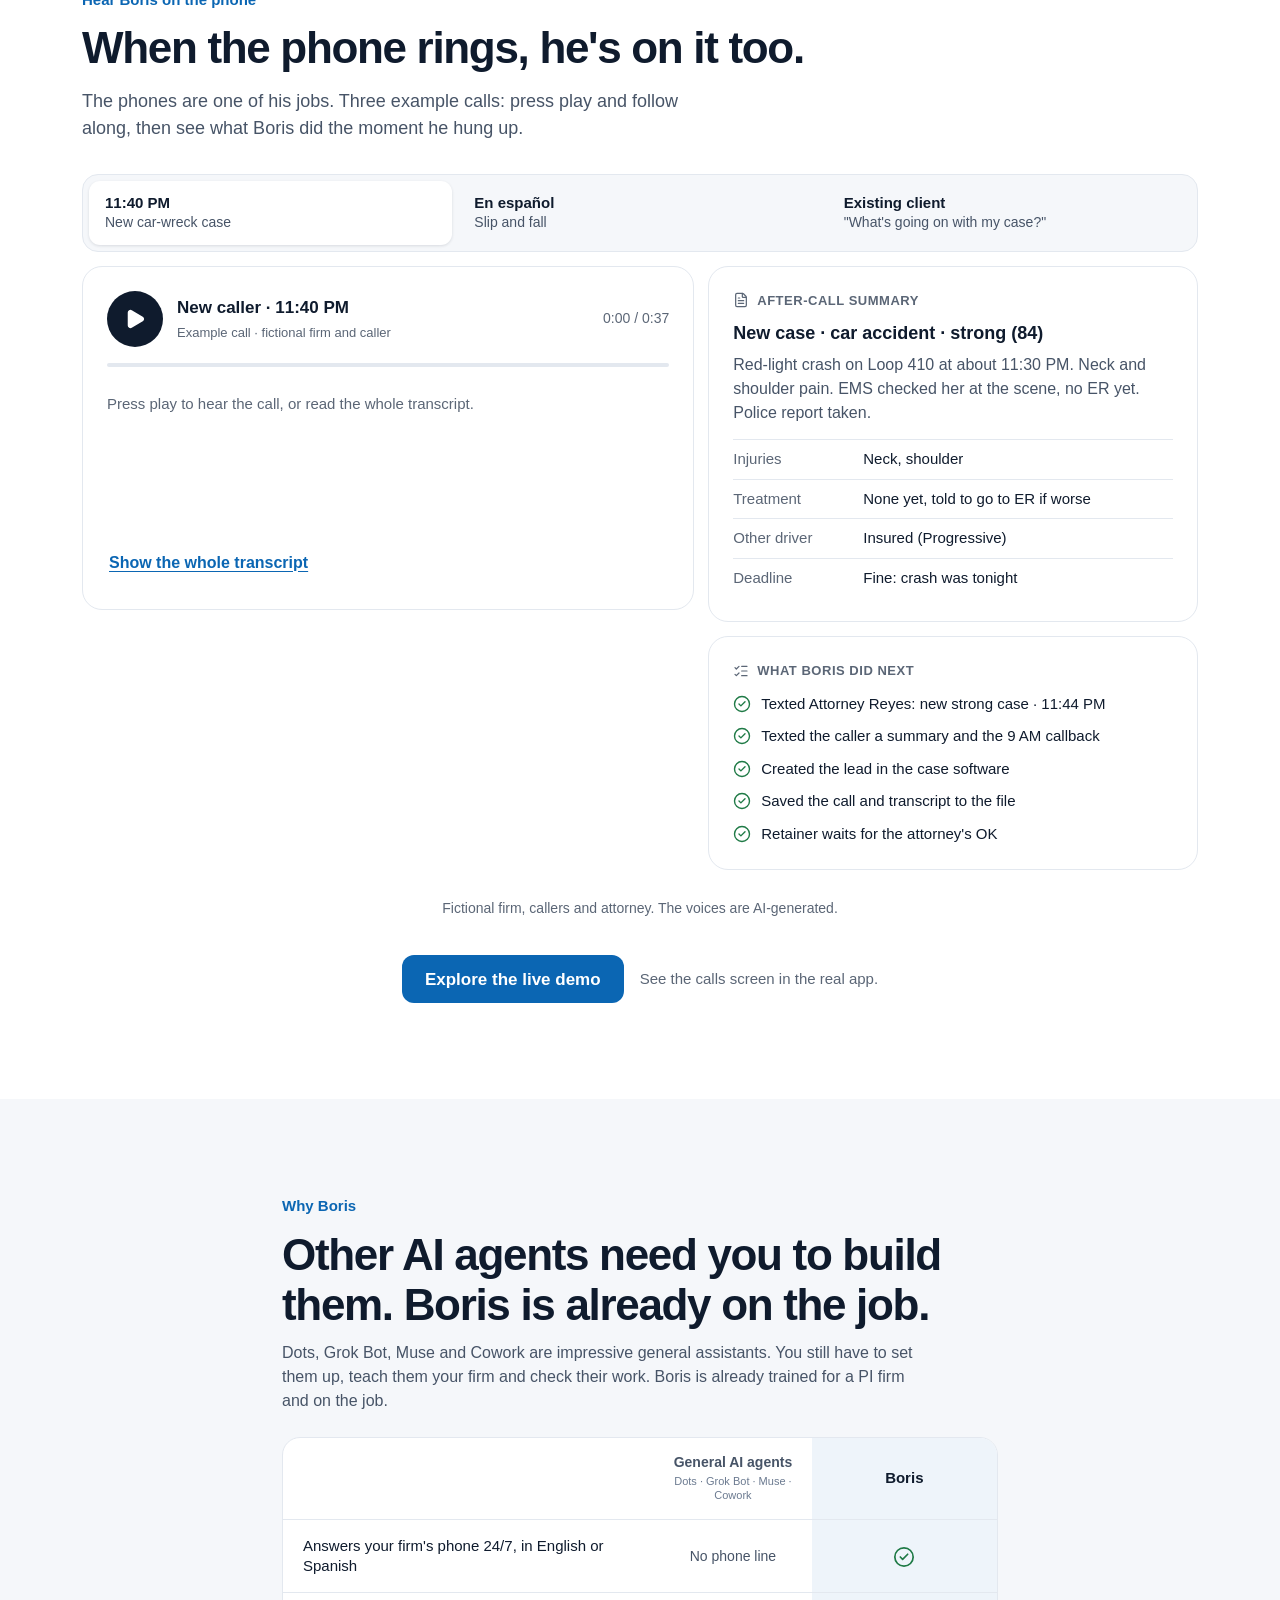
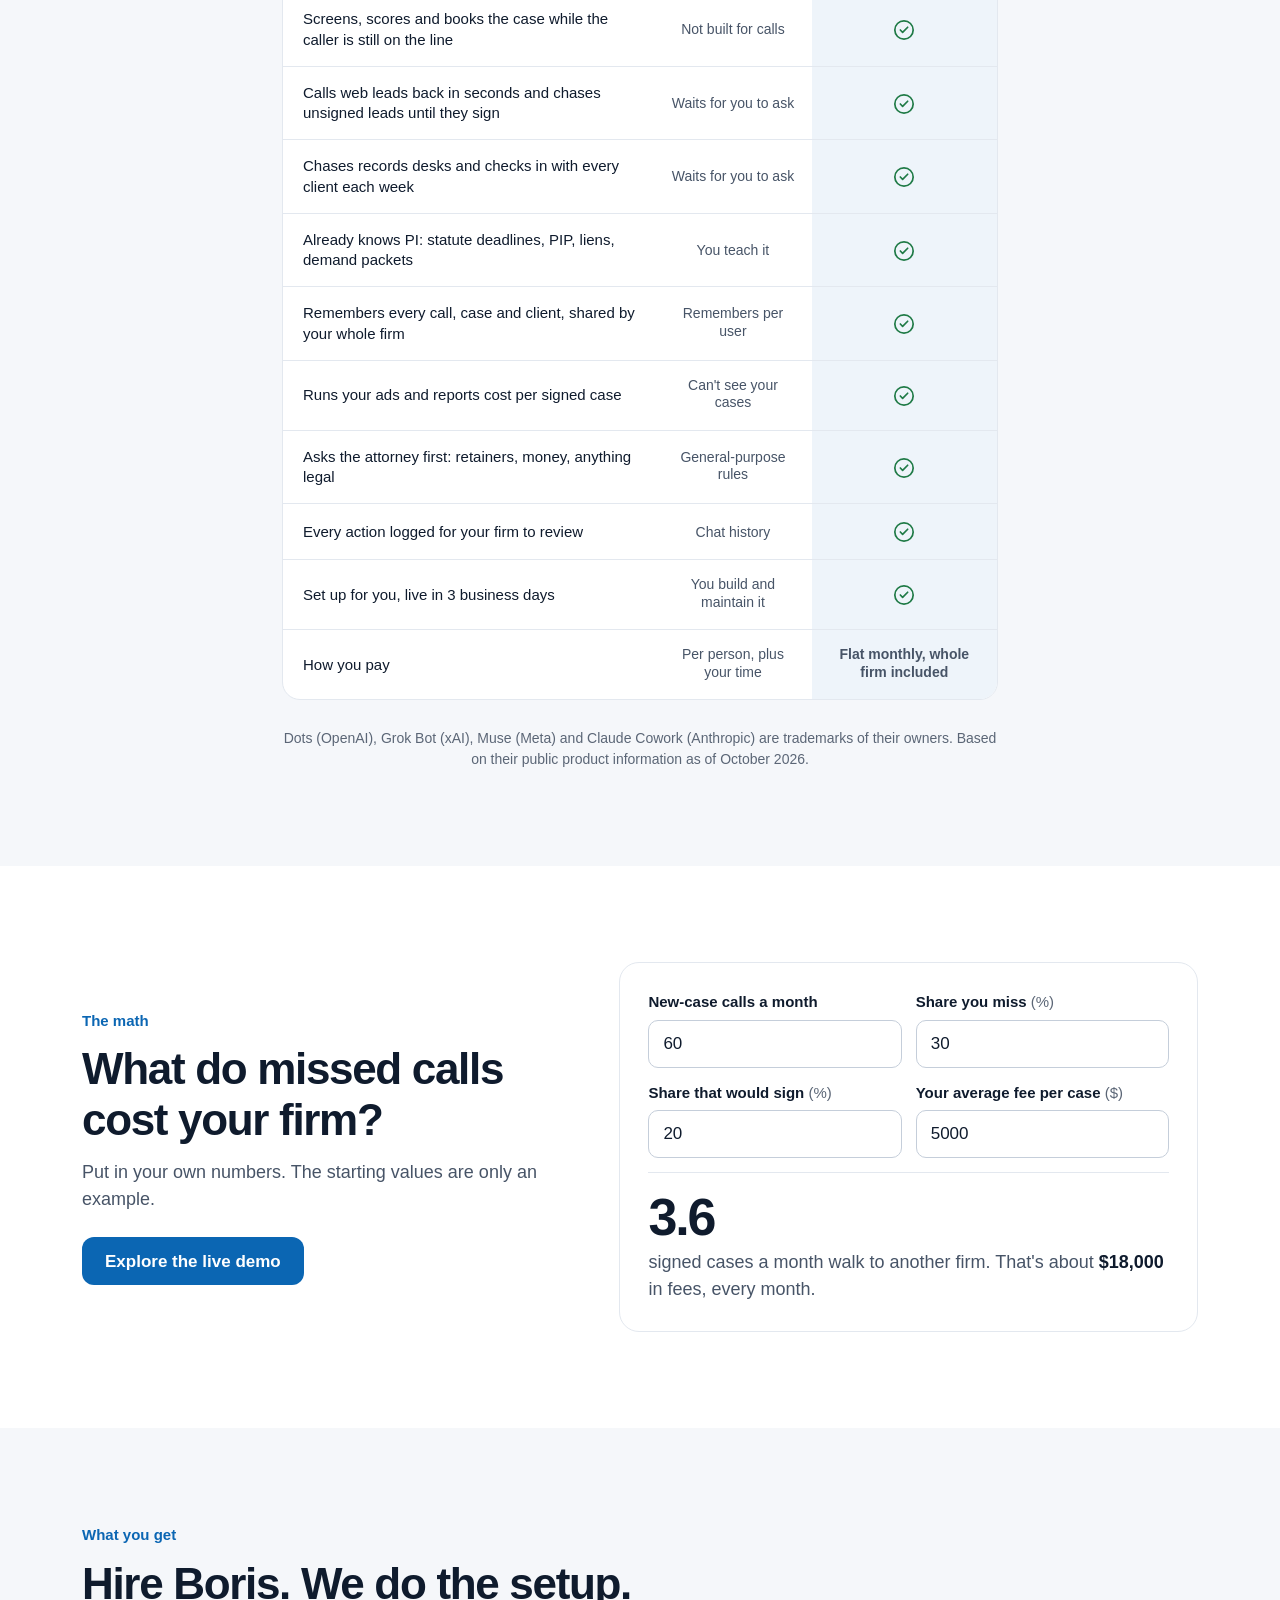
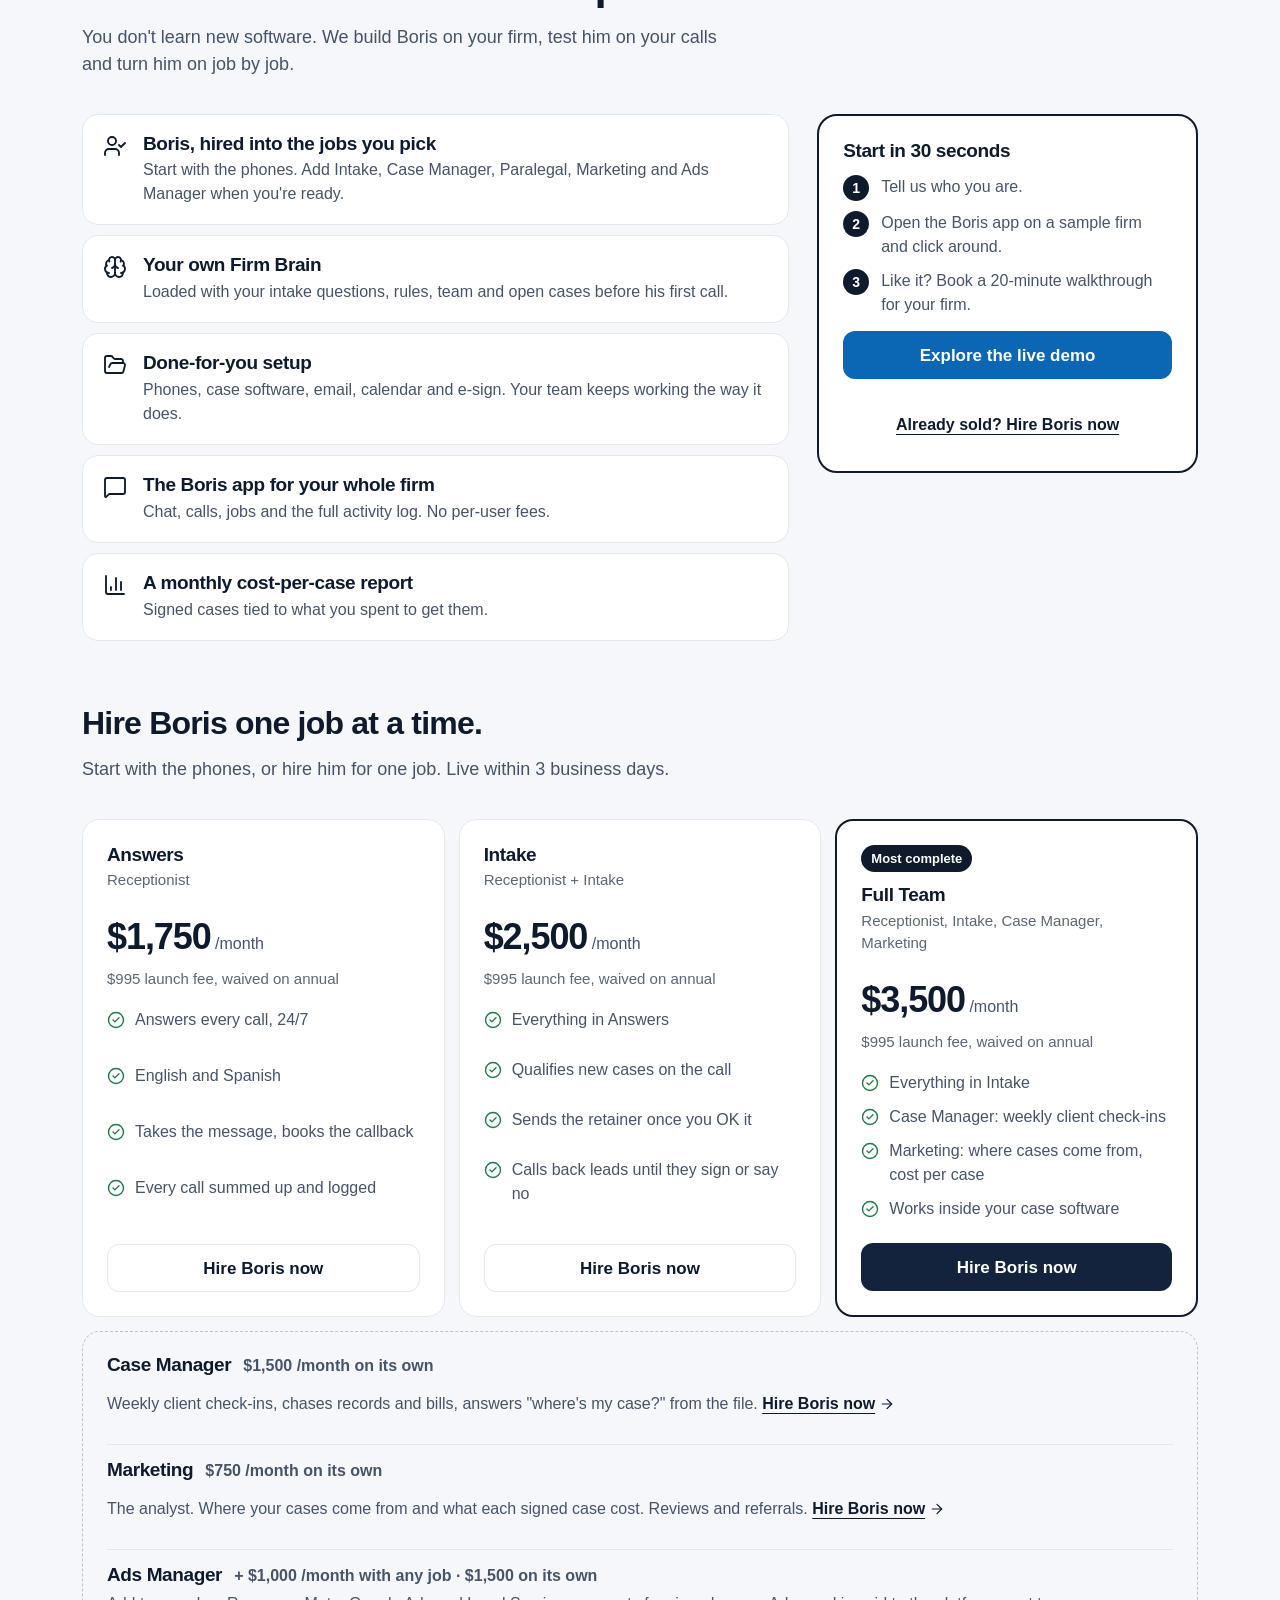
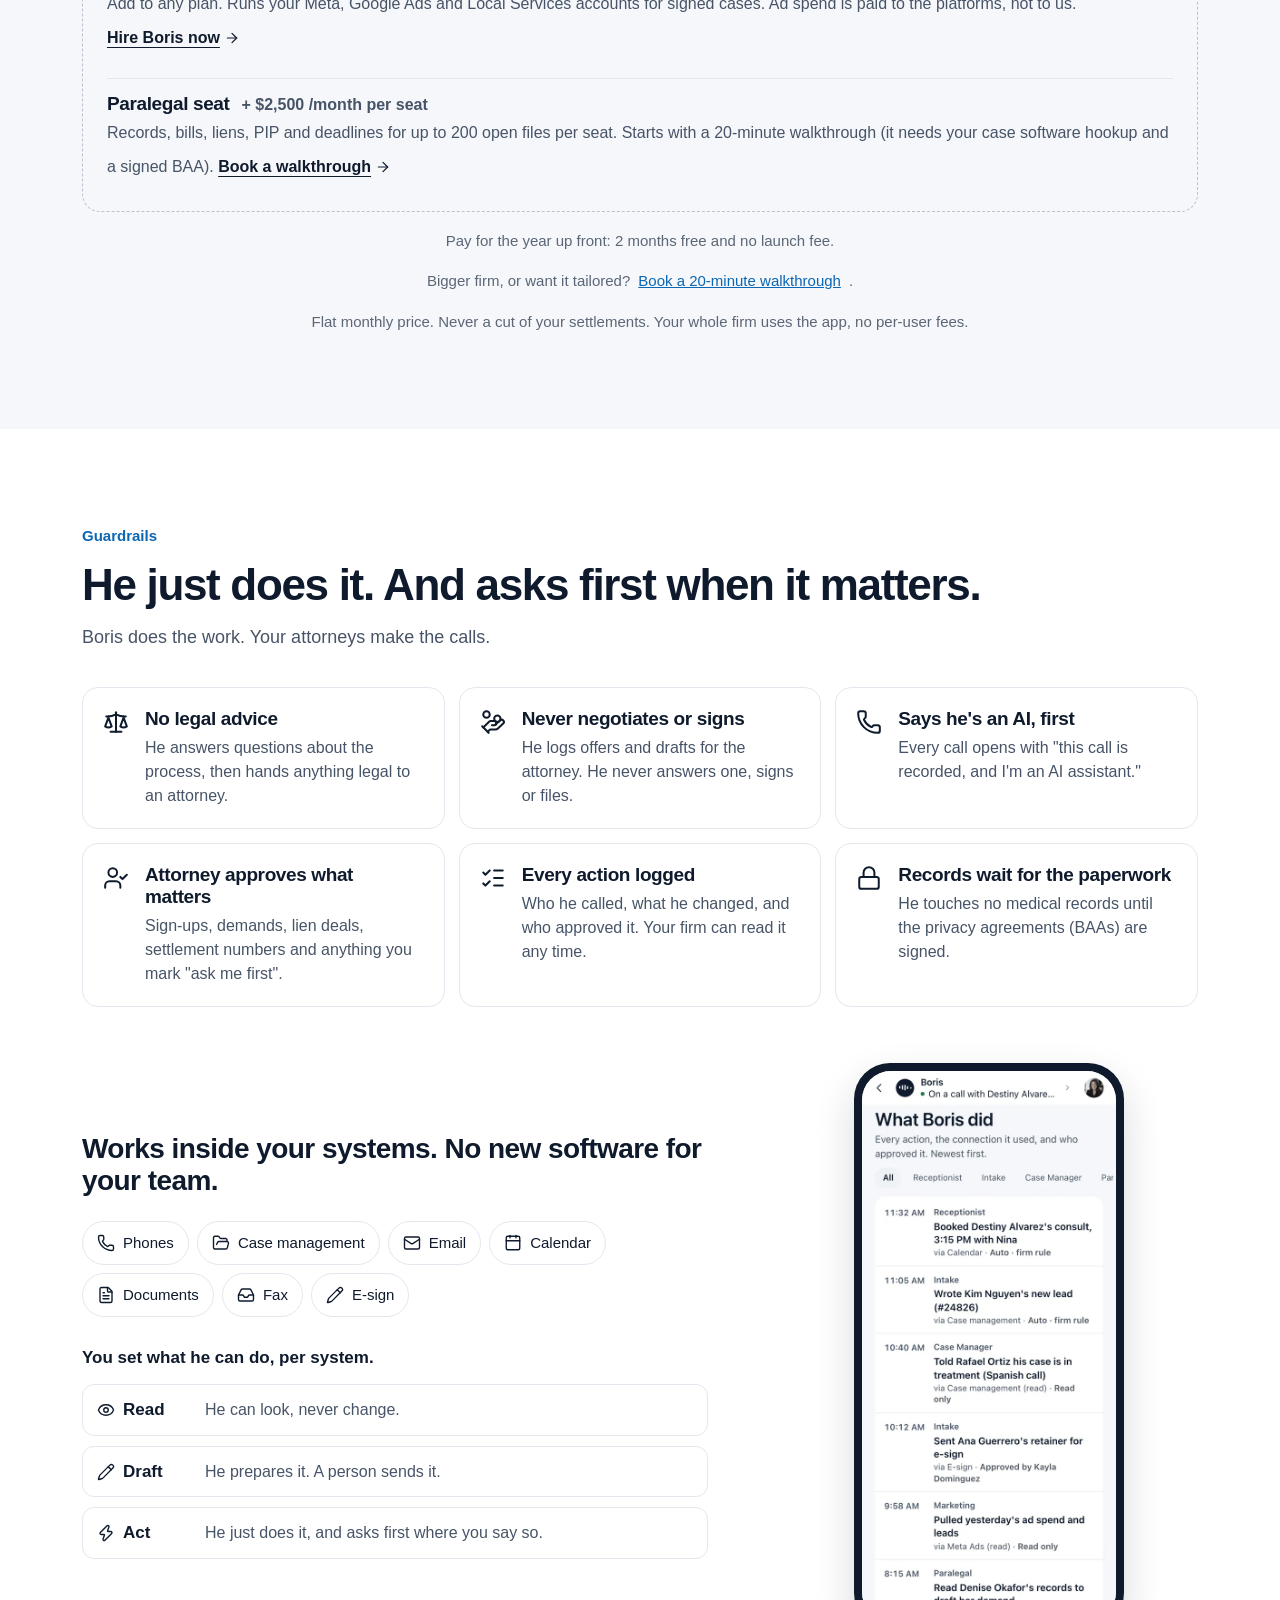
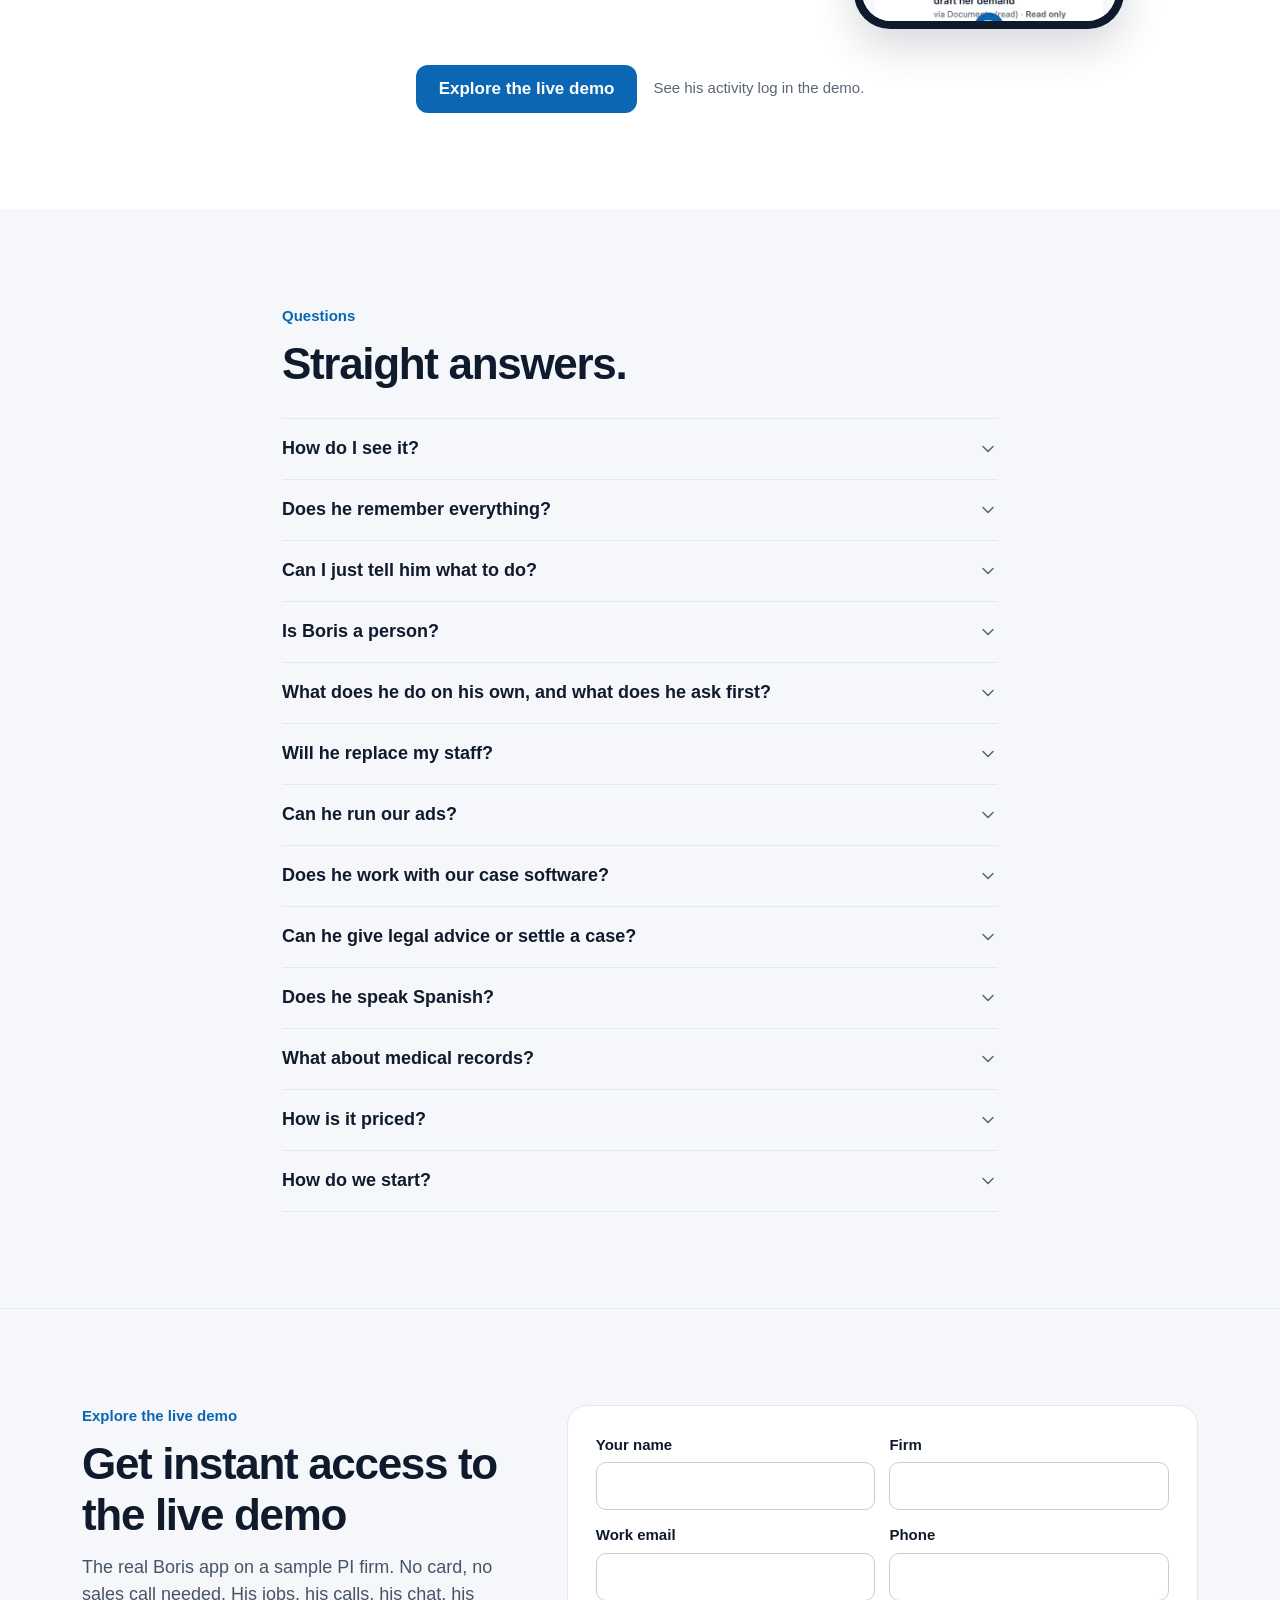
==== commit cfd46d1e: "nav: Sign in → app.hireboris.com (fits 360px+ phones)" ====
--- a/index.html
+++ b/index.html
@@ -39,6 +39,7 @@
       <a href="#trust">Guardrails</a>
       <a href="#faq">FAQ</a>
     </nav>
+    <a class="top__signin" href="https://app.hireboris.com">Sign in</a>
     <a class="btn btn--ghost btn--sm top__hire" href="/start/" data-start="">Hire Boris now</a>
     <a class="btn btn--primary btn--sm top__cta" href="#try" data-cta="try">Explore the live demo</a>
   </div>
--- a/styles.css
+++ b/styles.css
@@ -546,6 +546,17 @@
 }
 @media (max-width: 1023px) { .top__nav + .top__hire { margin-left: auto; } }
 .top__cta { flex: none; }
+/* go-live 10/25: Sign in → the Boris app (looks like the nav links; shown at every width) */
+.top__signin { margin-left: auto; flex: none; display: inline-flex; align-items: center; min-height: 44px; color: var(--text-2); text-decoration: none; font-size: 15px; font-weight: 500; padding: 0 8px; border-radius: 8px; }
+.top__signin:hover { color: var(--navy); background: var(--tint); }
+.top .top__signin ~ .btn { margin-left: 0; }
+@media (min-width: 1024px) { .top__nav + .top__signin { margin-left: 0; } }
+@media (max-width: 429px) {
+  .top__in { gap: 8px; }
+  .top__signin { padding: 0 6px; }
+  .top .top__cta { padding: 0 12px; }
+}
+@media (max-width: 379px) { .top__in { gap: 4px; } .top .top__cta { font-size: 15px; padding: 0 8px; } .top__signin { padding: 0 4px; font-size: 14px; } }
 .hero__hire { margin-top: 14px; font-size: 16px; color: var(--meta); display: flex; flex-wrap: wrap; gap: 4px 10px; align-items: center; }
 .hero__hire a { display: inline-flex; align-items: center; gap: 6px; min-height: 44px; font-weight: 600; color: var(--navy); text-decoration: none; }
 .hero__hire a:hover { text-decoration: underline; text-underline-offset: 4px; }
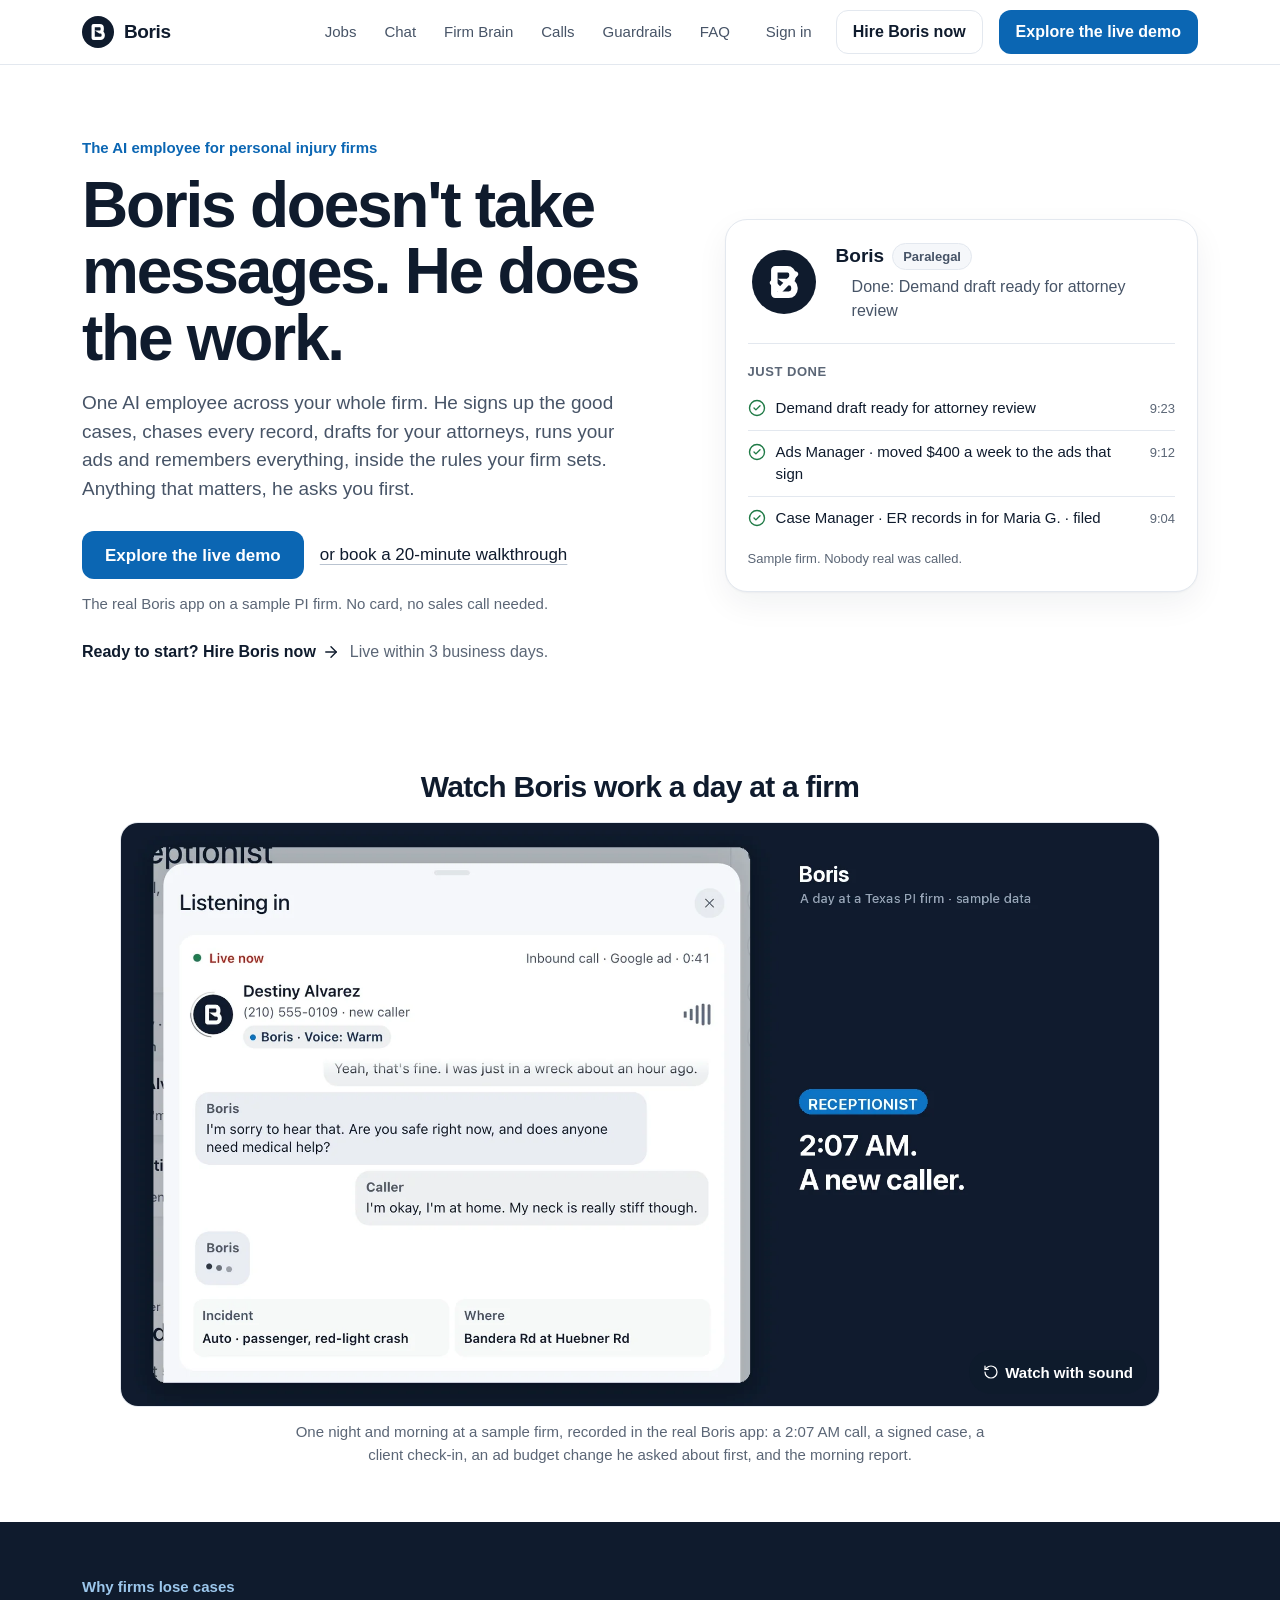
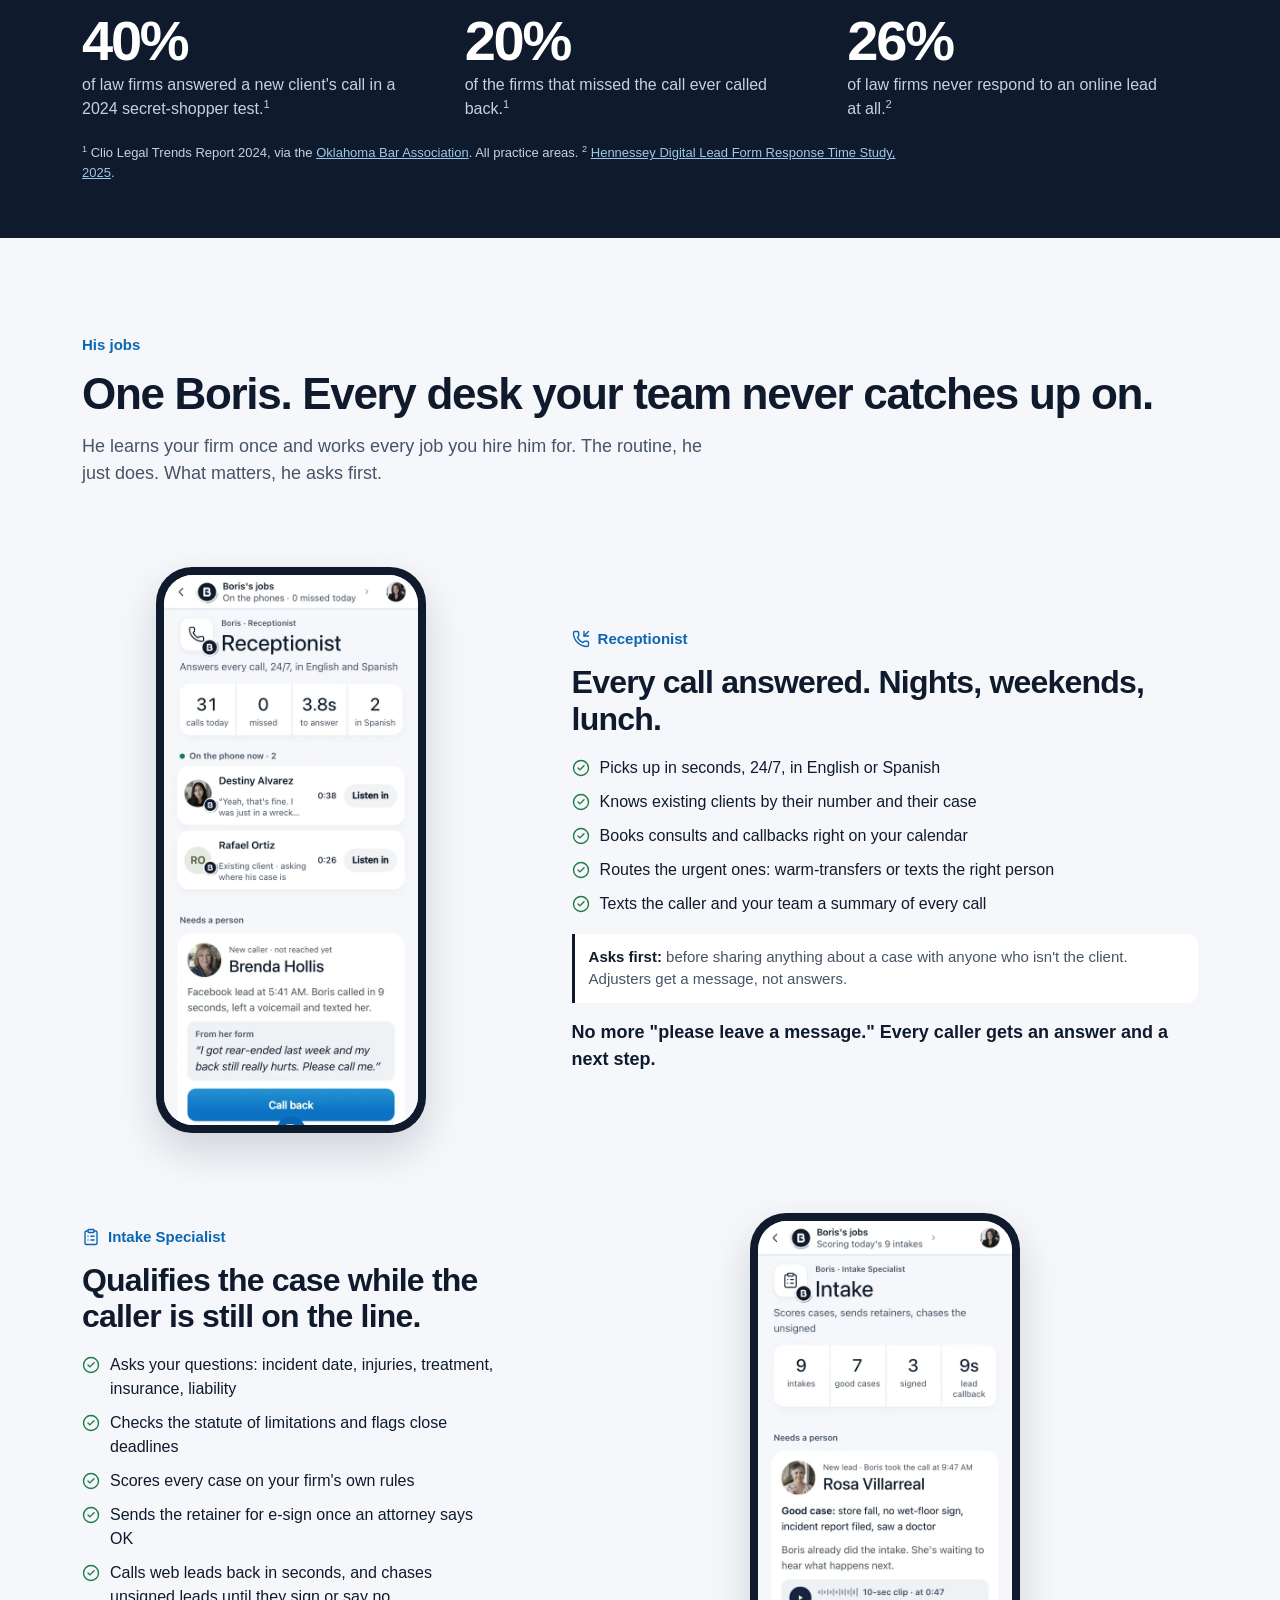
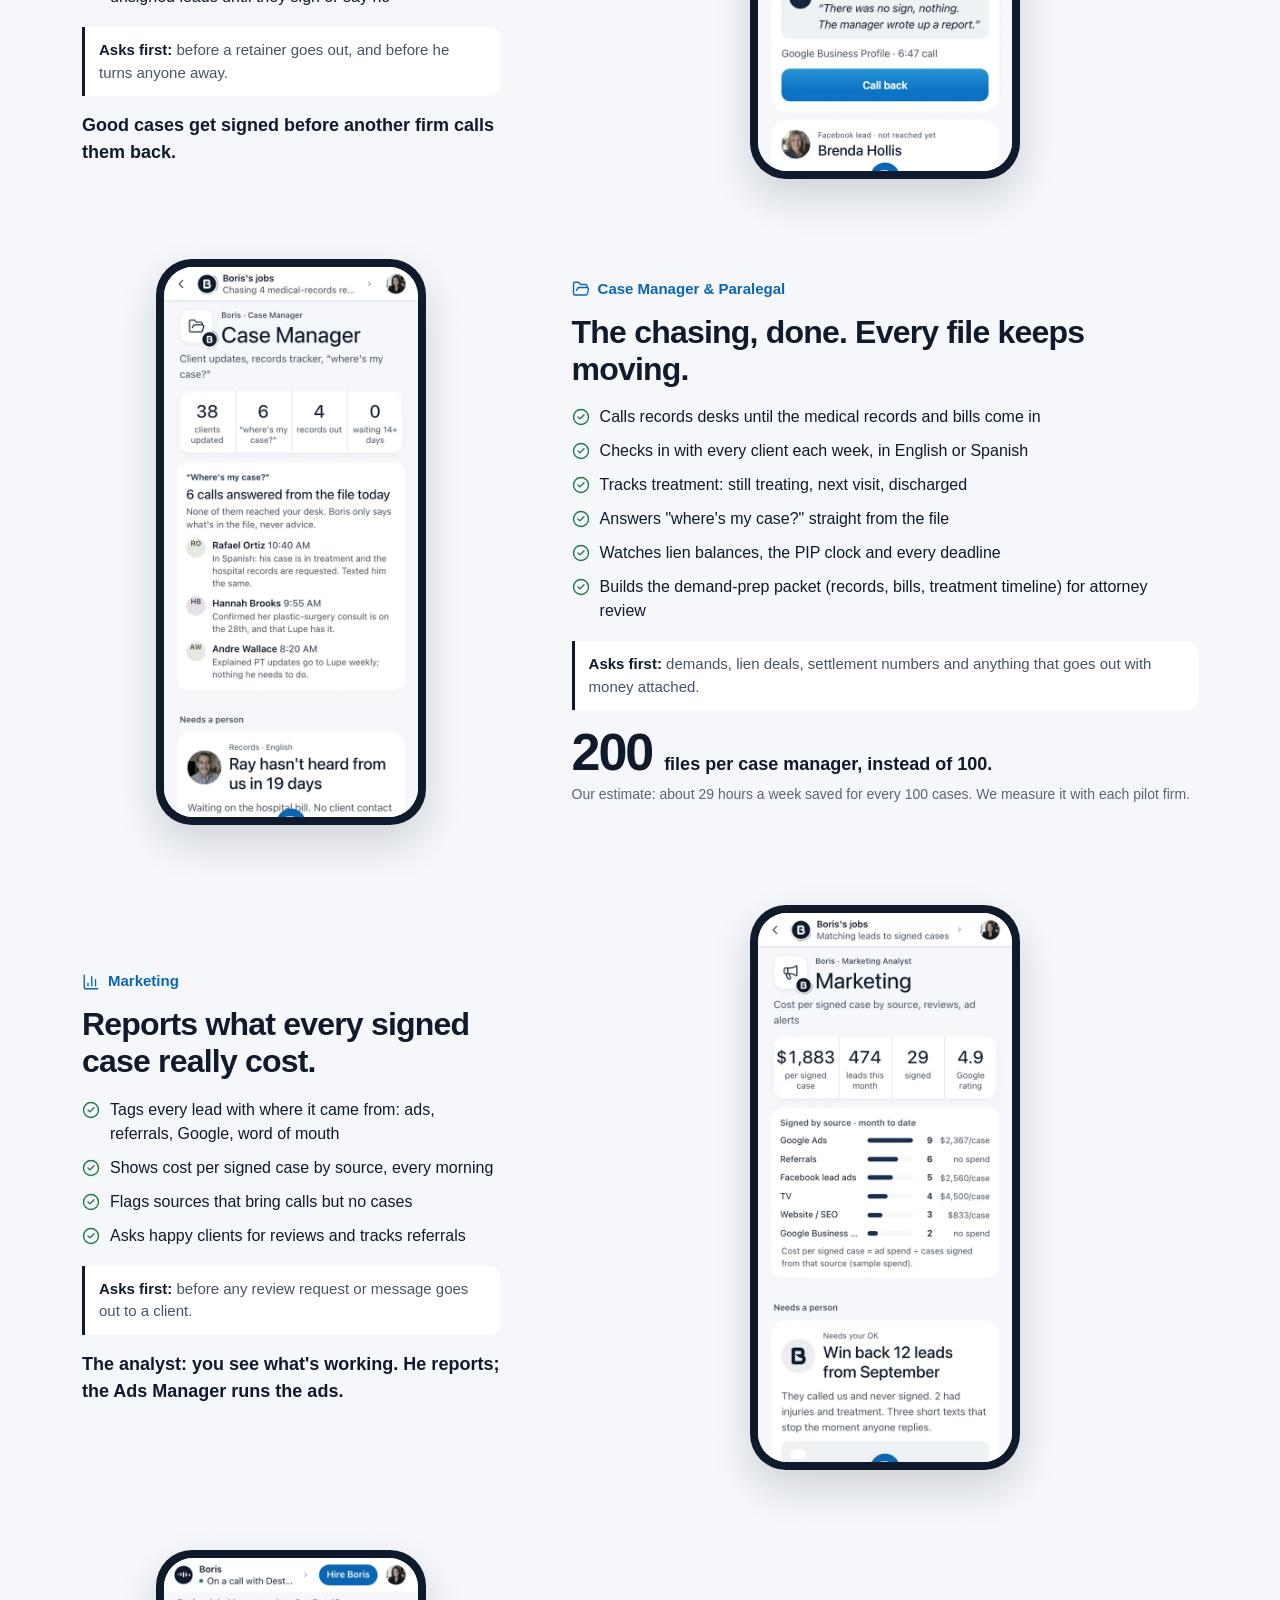
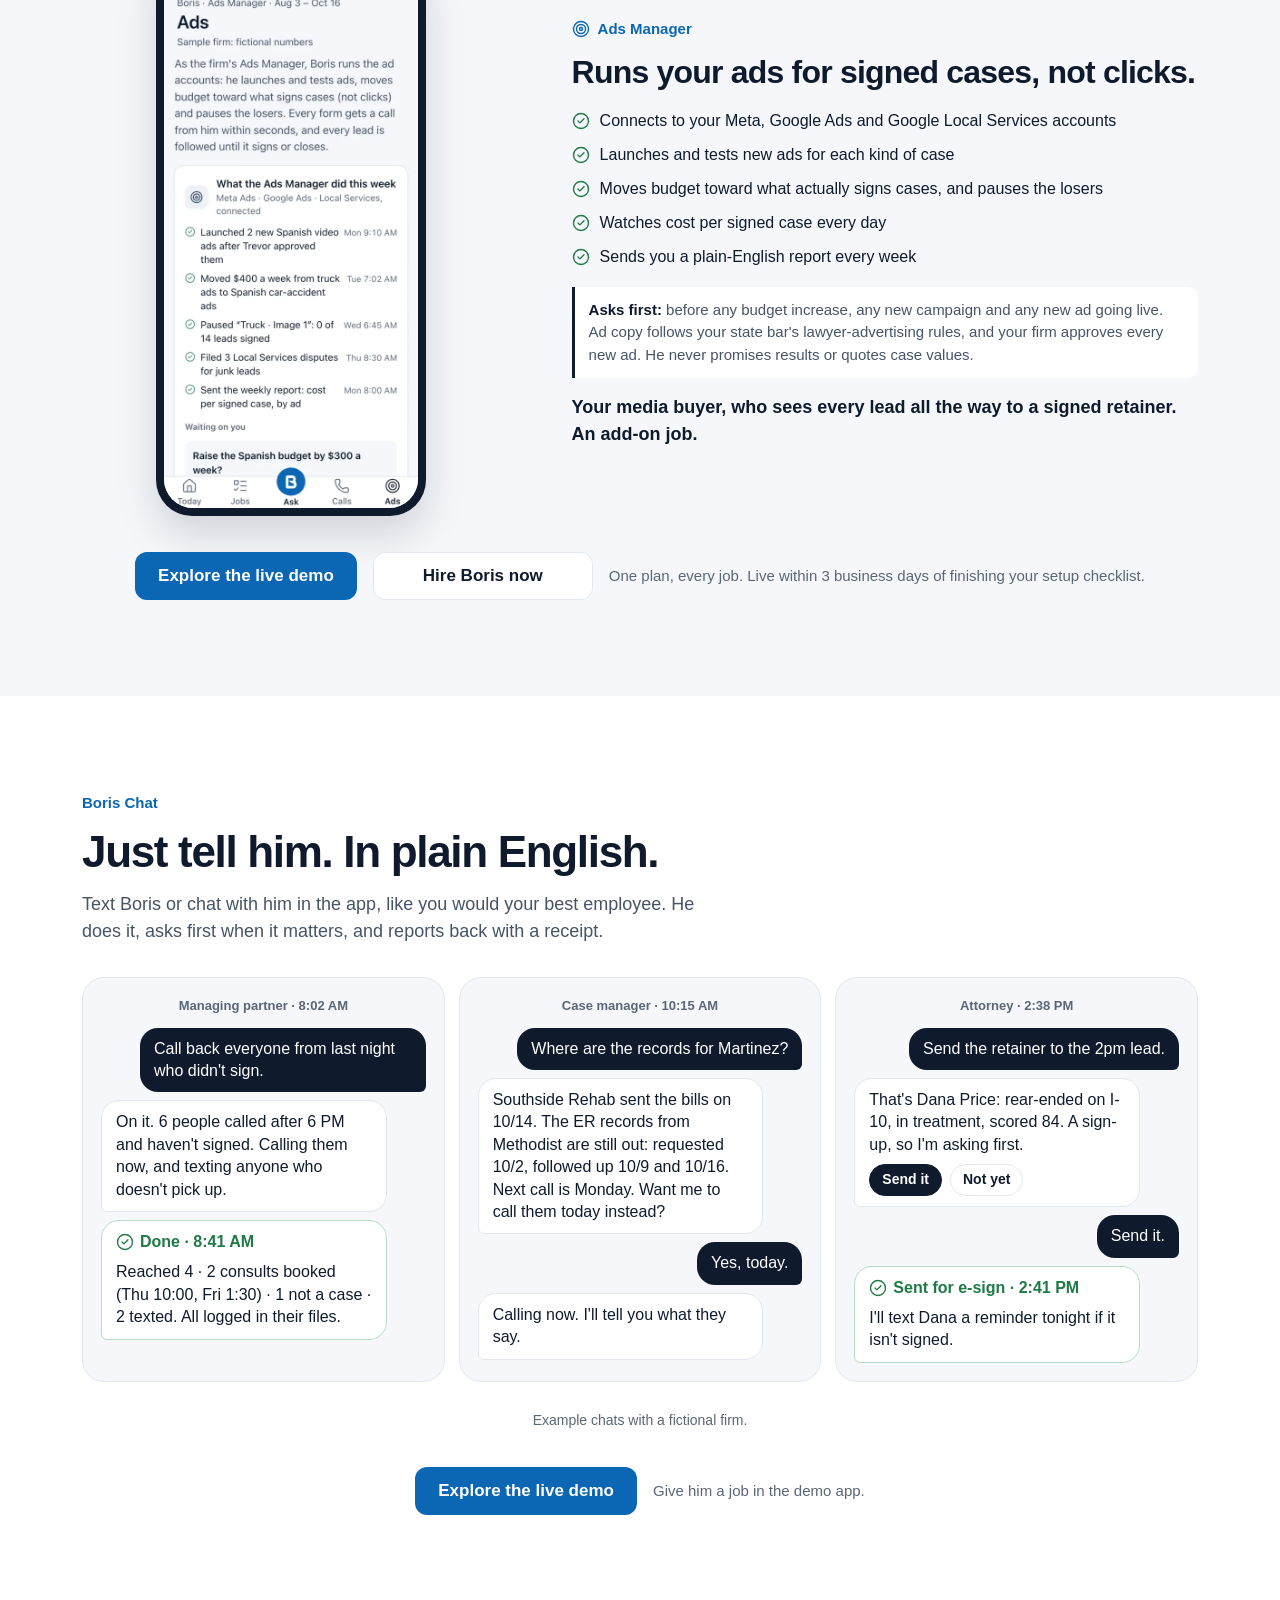
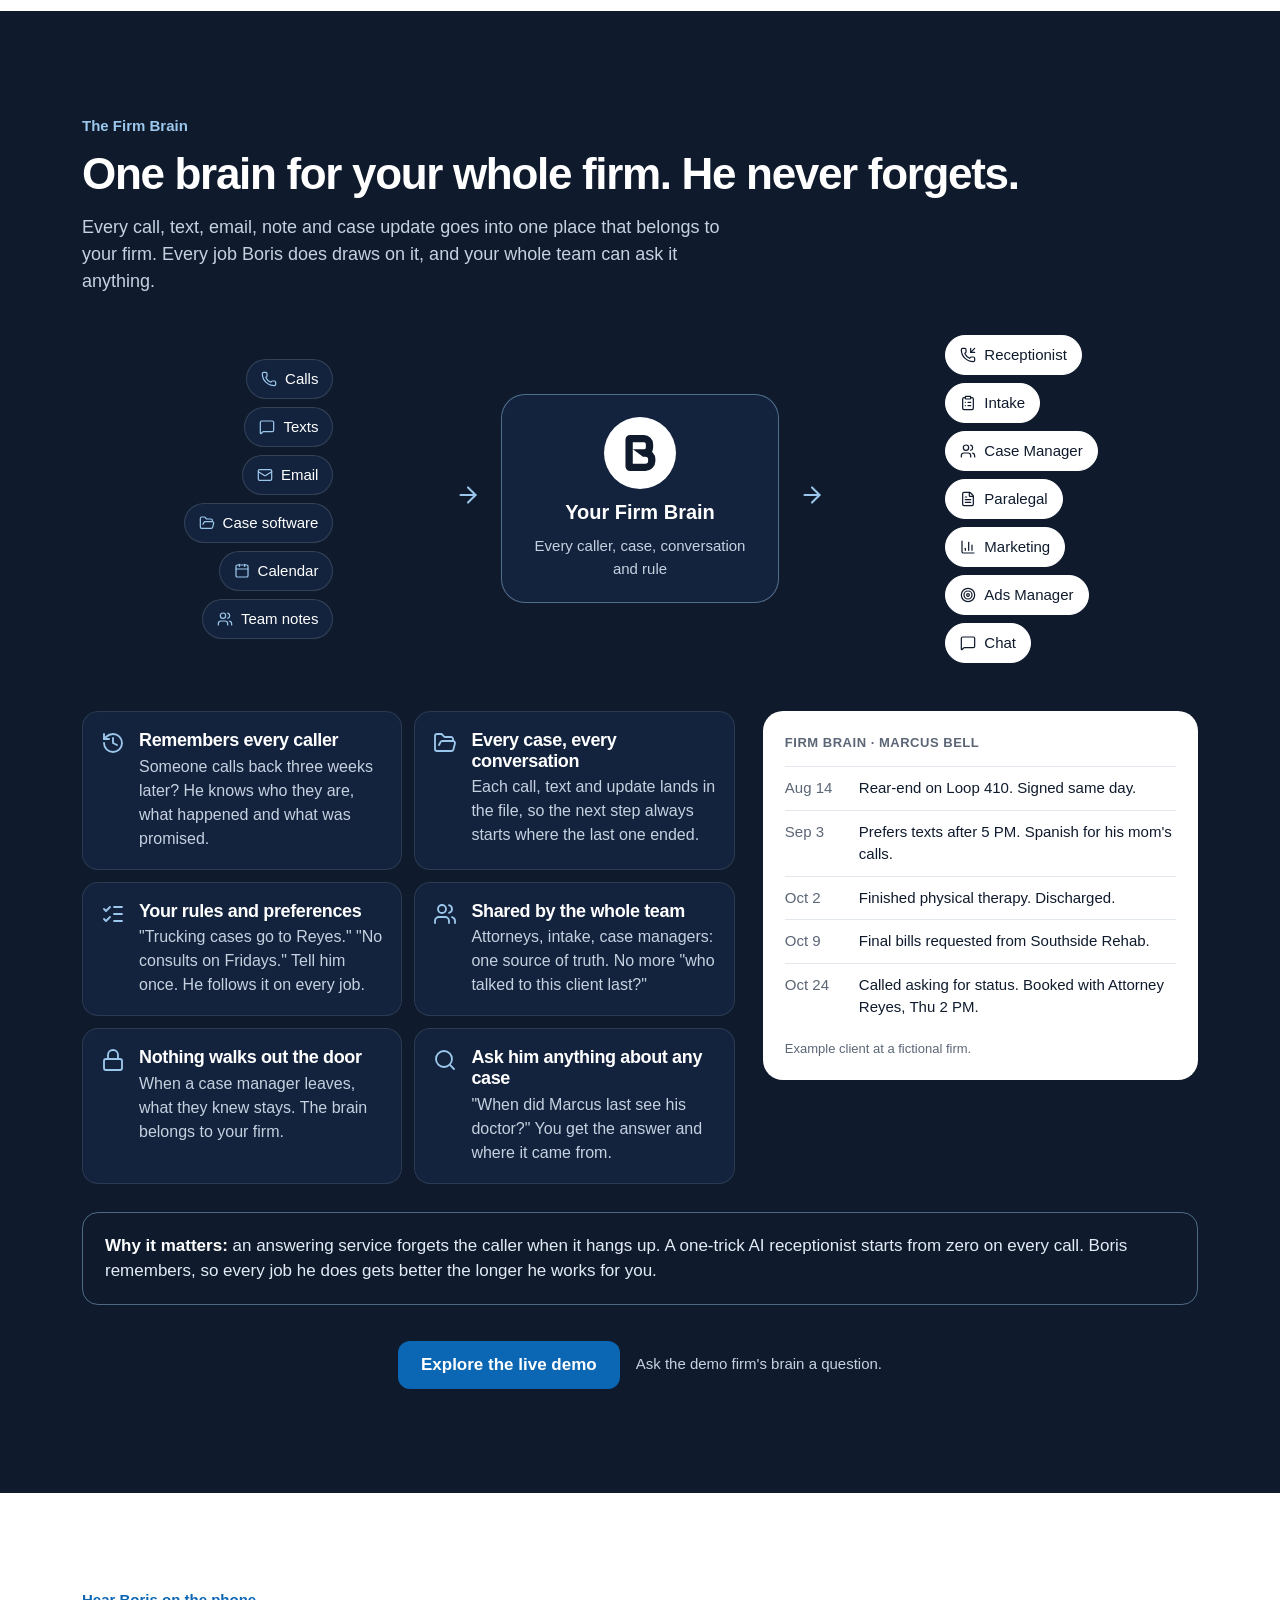
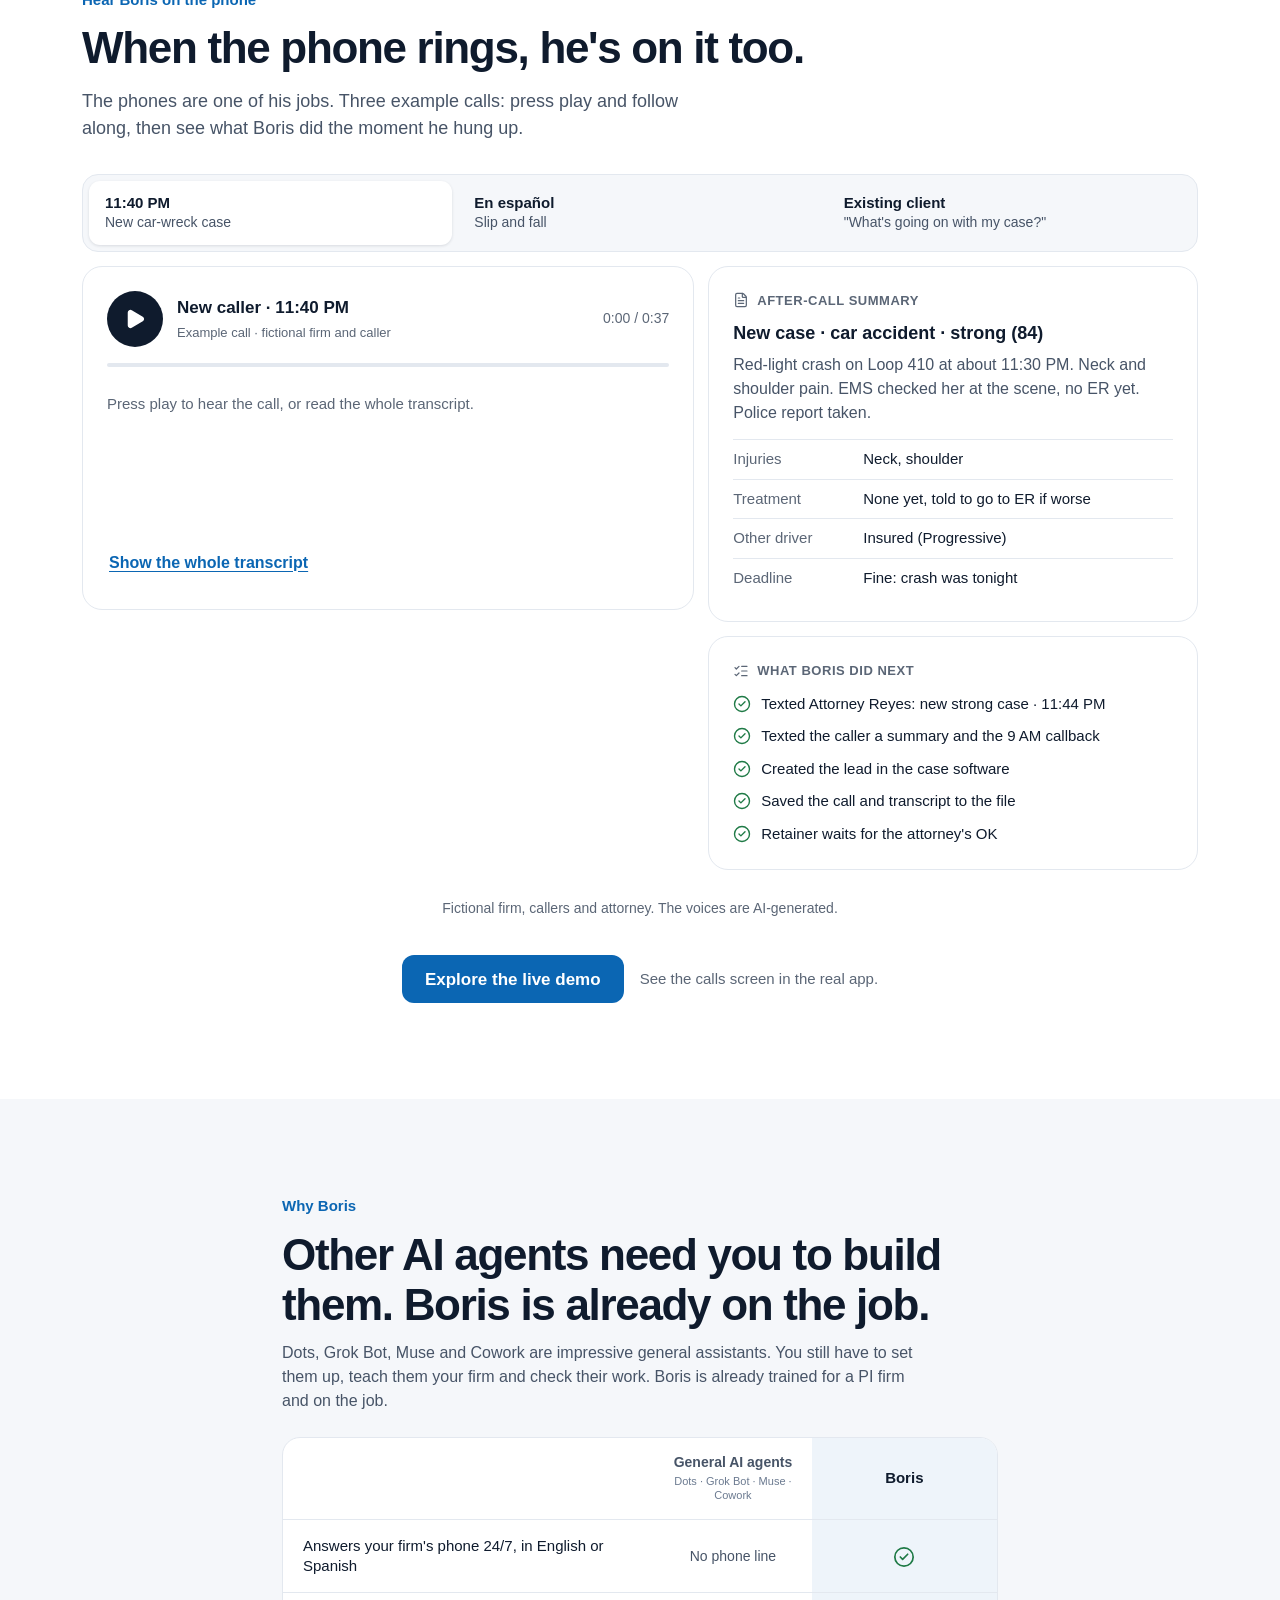
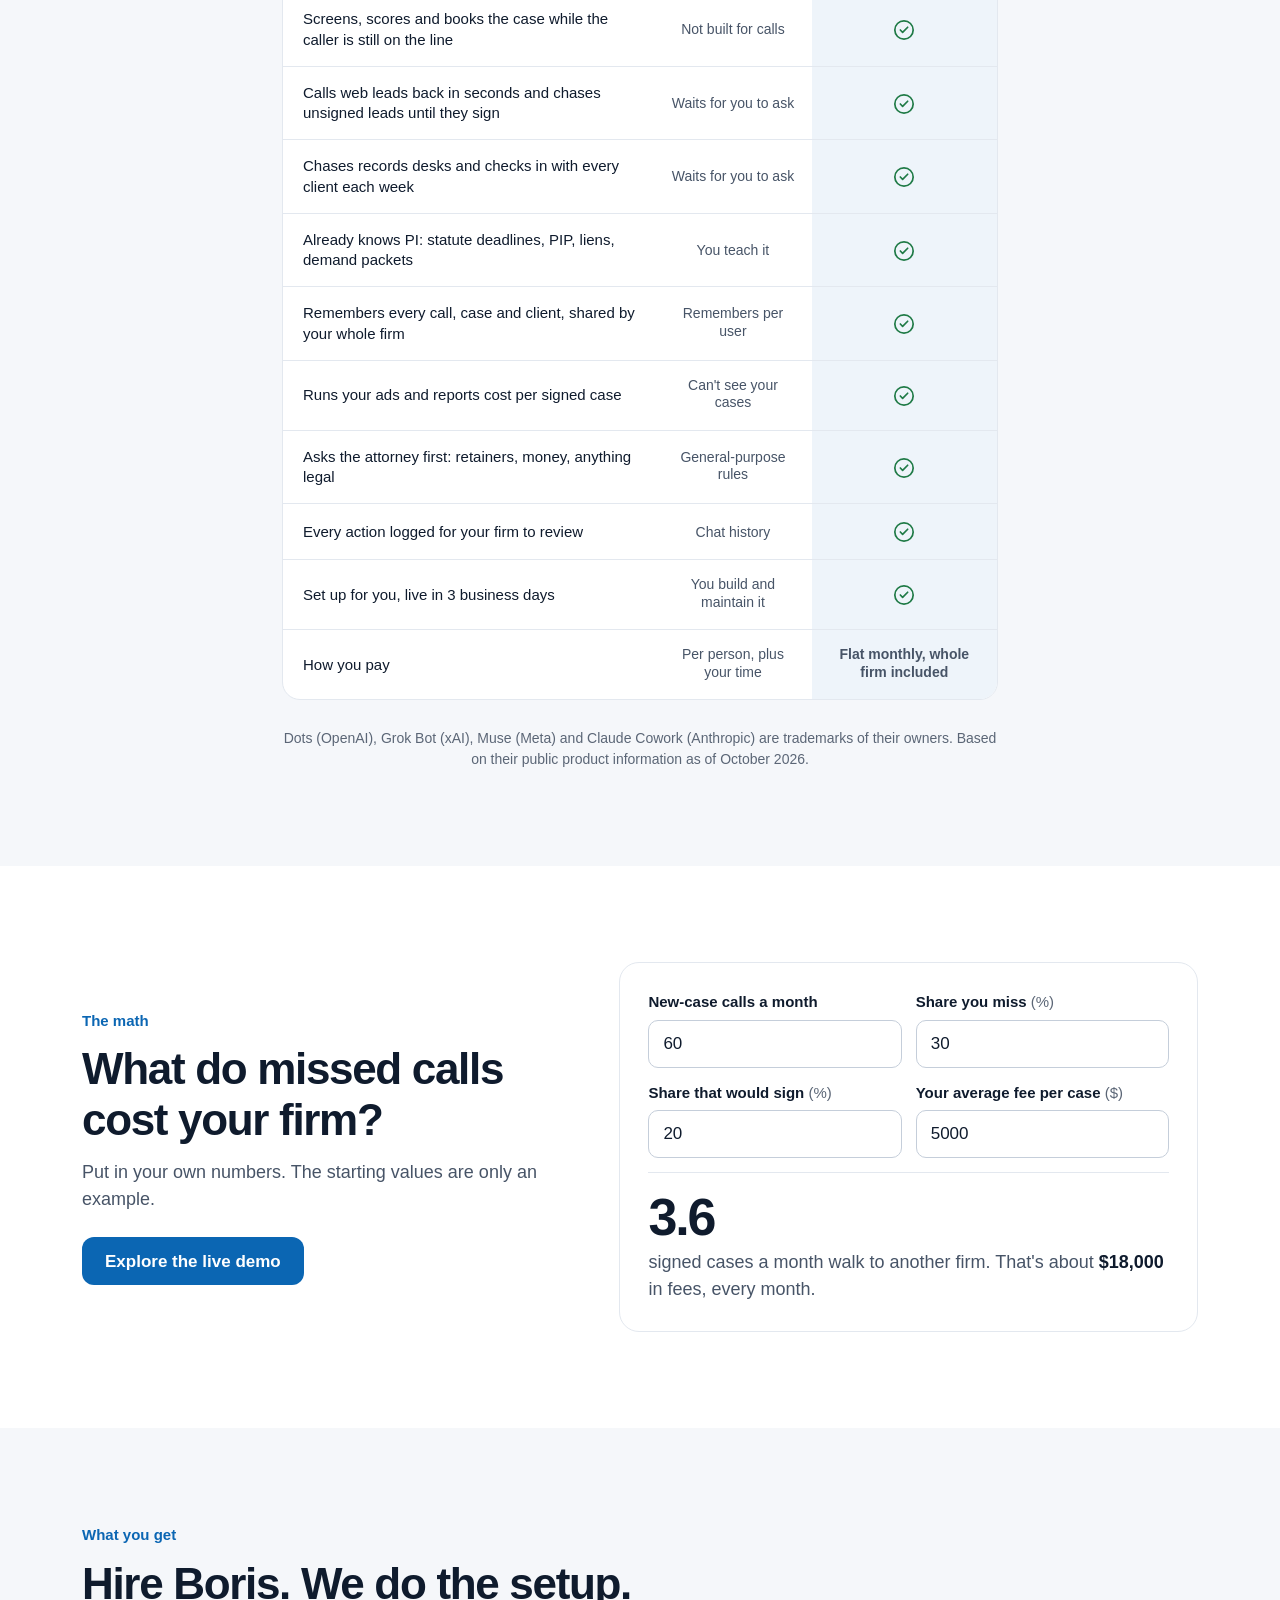
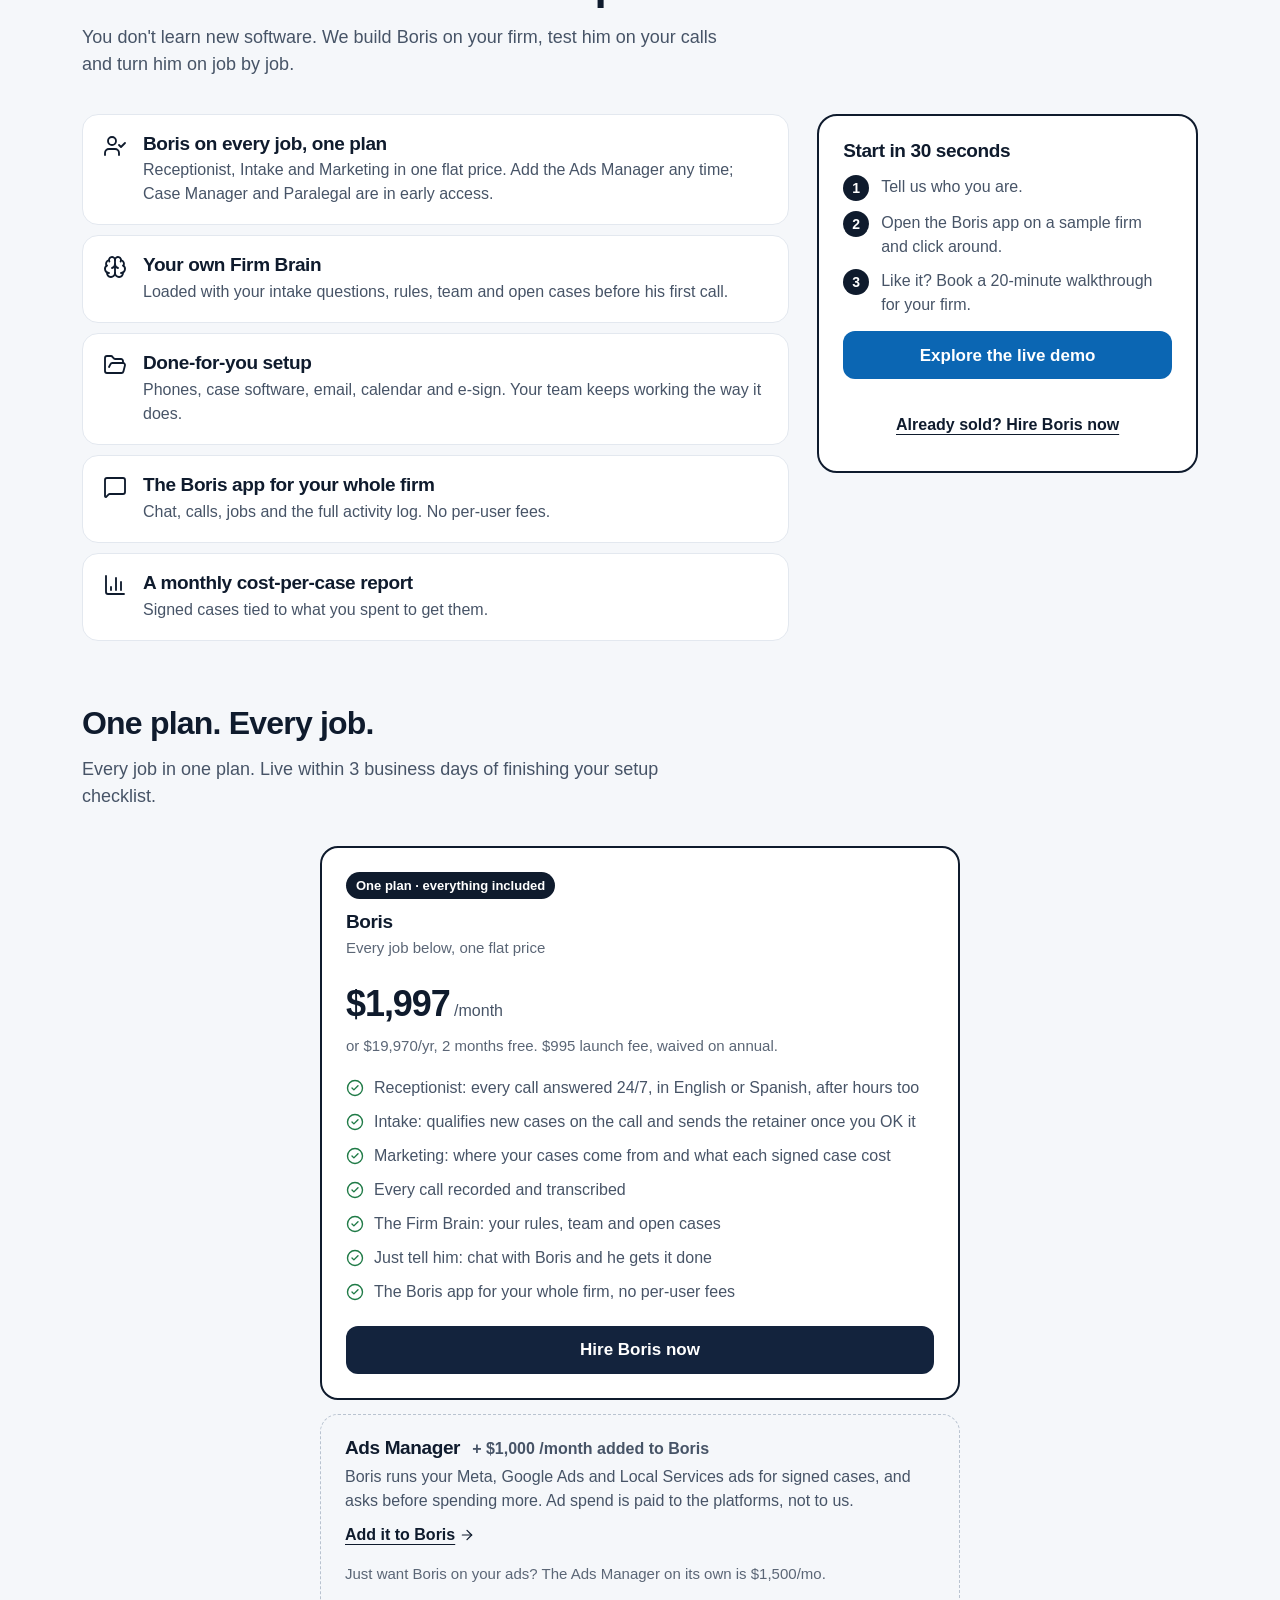
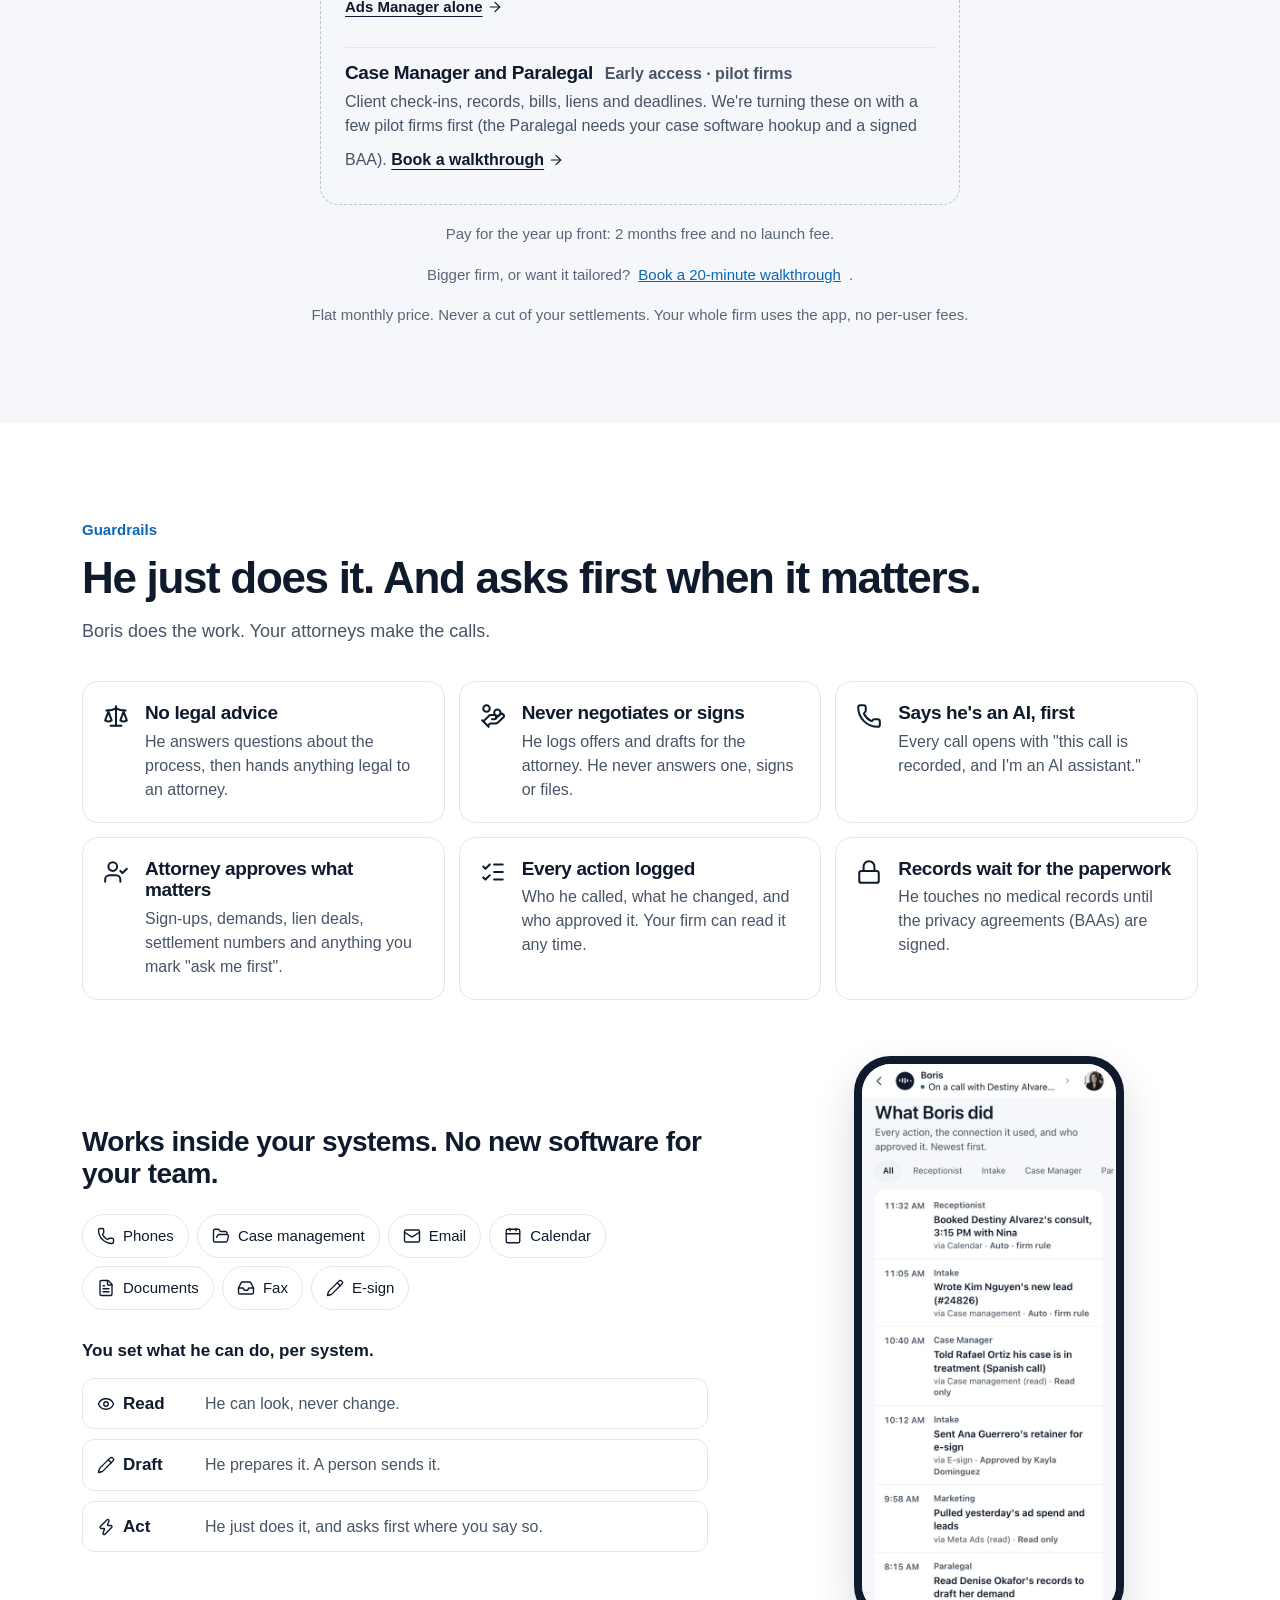
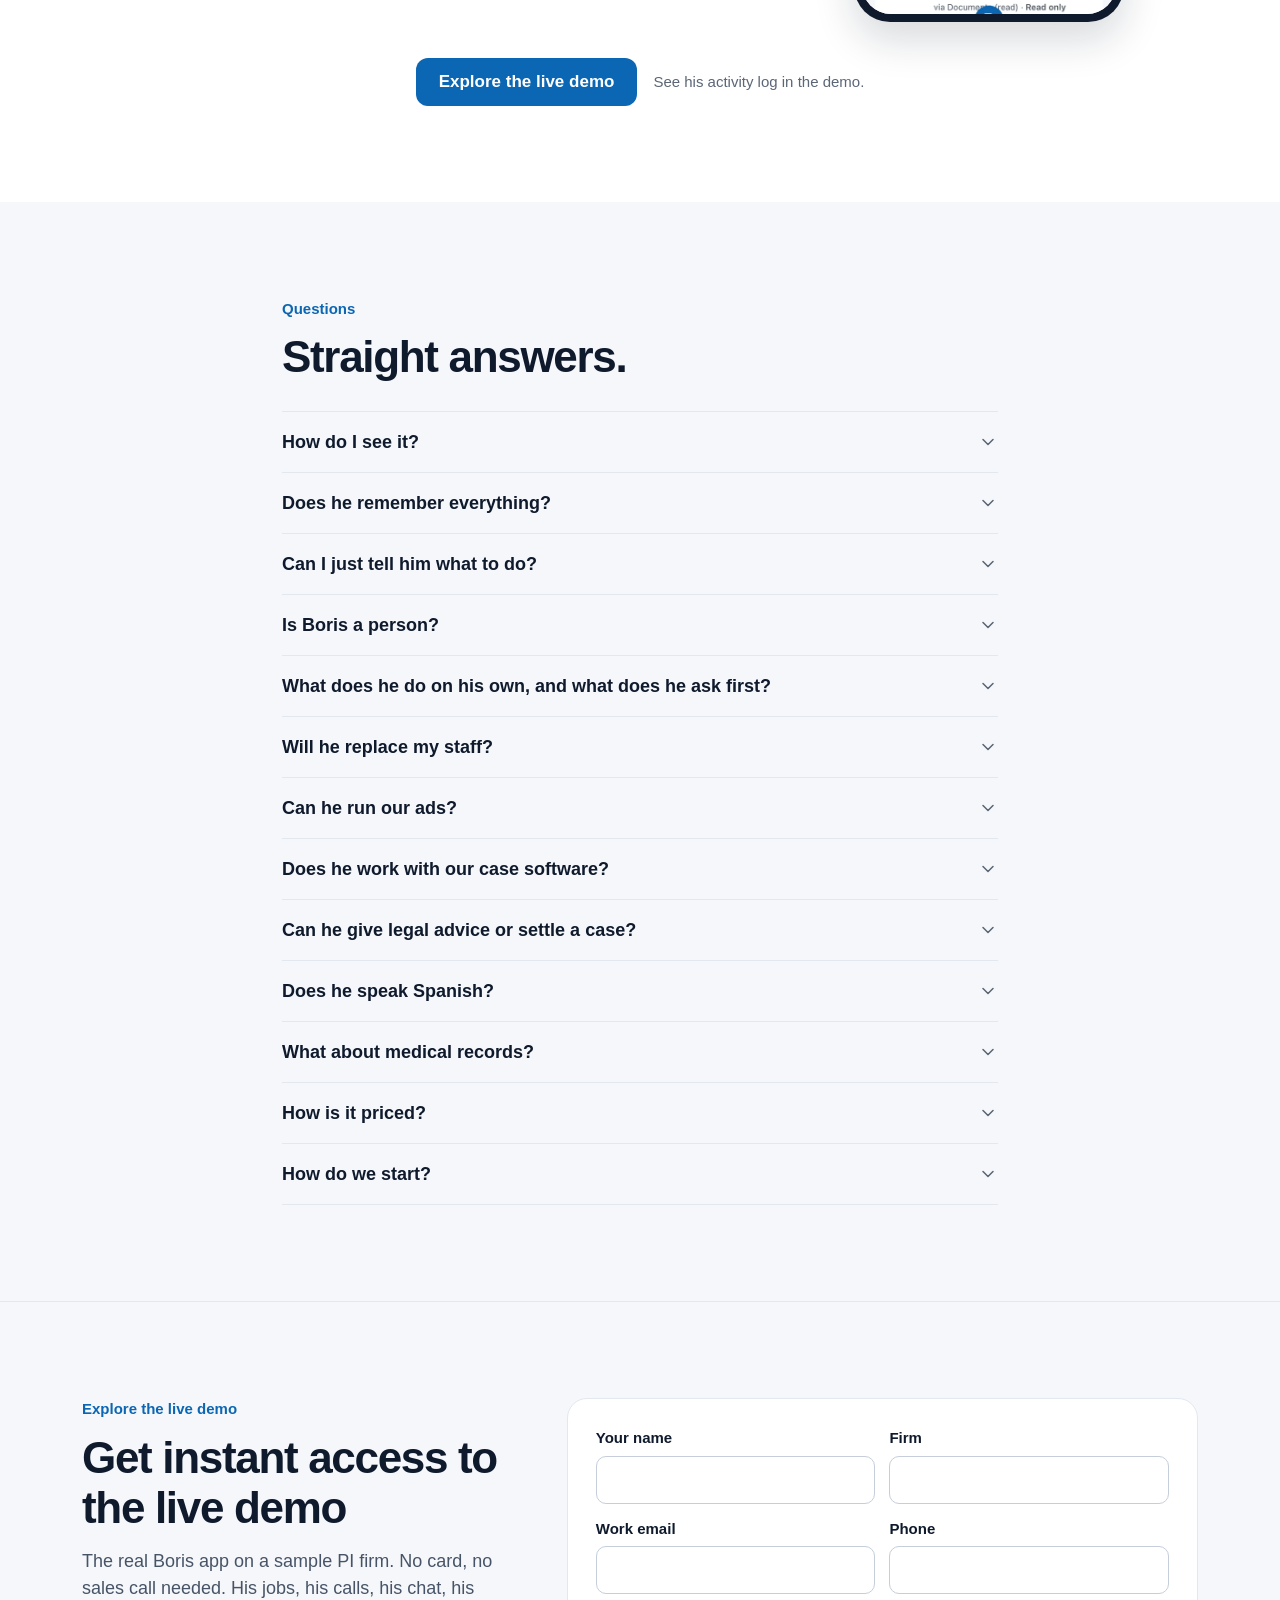
==== commit 07914bd2: "ONE PLAN: Boris $1,997/mo ($19,970/yr), Ads Manager +$1,000 or $1,500 alone, Case Manager/Paralegal " ====
--- a/index.html
+++ b/index.html
@@ -198,7 +198,7 @@
         <p class="outcome">Your media buyer, who sees every lead all the way to a signed retainer. An add-on job.</p>
       </div>
     </article>
-    <p class="next"><a class="btn btn--primary" href="#try" data-cta="try">Explore the live demo</a><a class="btn btn--ghost" href="/start/" data-start="">Hire Boris now</a><span>Hire one job or the whole team. Live within 3 business days.</span></p>
+    <p class="next"><a class="btn btn--primary" href="#try" data-cta="try">Explore the live demo</a><a class="btn btn--ghost" href="/start/" data-start="">Hire Boris now</a><span>One plan, every job. Live within 3 business days of finishing your setup checklist.</span></p>
   </div>
 </section>
 
@@ -401,7 +401,7 @@
     <p class="sub" id="offerSub">You don't learn new software. We build Boris on your firm, test him on your calls and turn him on job by job.</p>
     <div class="offer">
       <ul class="stack" id="stack">
-        <li><svg class="i" aria-hidden="true"><use href="#i-user-check"/></svg><div><h3>Boris, hired into the jobs you pick</h3><p>Start with the phones. Add Intake, Case Manager, Paralegal, Marketing and Ads Manager when you're ready.</p></div></li>
+        <li><svg class="i" aria-hidden="true"><use href="#i-user-check"/></svg><div><h3>Boris on every job, one plan</h3><p>Receptionist, Intake and Marketing in one flat price. Add the Ads Manager any time; Case Manager and Paralegal are in early access.</p></div></li>
         <li><svg class="i" aria-hidden="true"><use href="#i-brain"/></svg><div><h3>Your own Firm Brain</h3><p>Loaded with your intake questions, rules, team and open cases before his first call.</p></div></li>
         <li><svg class="i" aria-hidden="true"><use href="#i-folder-open"/></svg><div><h3>Done-for-you setup</h3><p>Phones, case software, email, calendar and e-sign. Your team keeps working the way it does.</p></div></li>
         <li><svg class="i" aria-hidden="true"><use href="#i-message-square"/></svg><div><h3>The Boris app for your whole firm</h3><p>Chat, calls, jobs and the full activity log. No per-user fees.</p></div></li>
@@ -435,8 +435,8 @@
     </div>
 
     <div class="seats-wrap" id="pricing">
-      <h3 class="seats__h">Hire Boris one job at a time.</h3>
-      <p class="sub" id="priceSub">Plans from Answers to Full Team. Book a demo call for pricing.</p>
+      <h3 class="seats__h">One plan. Every job.</h3>
+      <p class="sub" id="priceSub">One plan, everything included. Book a demo call for pricing.</p>
       <div class="seats" id="seats"></div>
       <div class="addon" id="addon"></div>
       <p class="fine fine--center">Flat monthly price. Never a cut of your settlements. Your whole firm uses the app, no per-user fees.</p>
@@ -514,10 +514,10 @@
       <details><summary>Can he give legal advice or settle a case?<svg class="i" aria-hidden="true"><use href="#i-chevron-down"/></svg></summary><p>No. He never gives legal advice, never negotiates, never accepts an offer and never signs or files anything. Those go to your attorneys.</p></details>
       <details><summary>Does he speak Spanish?<svg class="i" aria-hidden="true"><use href="#i-chevron-down"/></svg></summary><p>Yes. He answers and checks in with clients in English or Spanish, and texts summaries in the caller's language.</p></details>
       <details><summary>What about medical records?<svg class="i" aria-hidden="true"><use href="#i-chevron-down"/></svg></summary><p>Boris handles no medical records until the privacy agreements (BAAs) are signed for your firm. Every request he sends uses your firm's own authorization forms.</p></details>
-      <details><summary>How is it priced?<svg class="i" aria-hidden="true"><use href="#i-chevron-down"/></svg></summary><p>A flat monthly price per job, plus a one-time launch fee. Never a percentage of fees or settlements. <span id="faqAnnual"></span></p></details>
+      <details><summary>How is it priced?<svg class="i" aria-hidden="true"><use href="#i-chevron-down"/></svg></summary><p><span id="faqPrice">One flat monthly price for Boris, every job included, plus a one-time launch fee. Never a percentage of fees or settlements.</span> <span id="faqAnnual"></span></p></details>
       <details data-flag="guarantee" hidden><summary>Is there a guarantee?<svg class="i" aria-hidden="true"><use href="#i-chevron-down"/></svg></summary><p id="faqGuar"></p></details>
       <details data-flag="founding" hidden><summary>What does "one firm per market" mean?<svg class="i" aria-hidden="true"><use href="#i-chevron-down"/></svg></summary><p>We take one personal injury firm per metro as a founding firm. Your competitors across town can't get Boris at founding terms while you're with us.</p></details>
-      <details><summary>How do we start?<svg class="i" aria-hidden="true"><use href="#i-chevron-down"/></svg></summary><p>Two ways. Already sure? <a href="/start/" data-start="">Hire Boris online</a>: pick his jobs, check out, fill in a short setup checklist, and he's live within 3 business days. Want to see it fit your firm first? Explore the demo or book a 20-minute walkthrough. Either way we set Boris up on your phones and software, load your Firm Brain, test him on your calls, then turn him on job by job.</p></details>
+      <details><summary>How do we start?<svg class="i" aria-hidden="true"><use href="#i-chevron-down"/></svg></summary><p>Two ways. Already sure? <a href="/start/" data-start="">Hire Boris online</a>: pick monthly or annual, add the Ads Manager if you want it, check out, and he's live within 3 business days of finishing your setup checklist. Want to see it fit your firm first? Explore the demo or book a 20-minute walkthrough. Either way we set Boris up on your phones and software, load your Firm Brain, test him on your calls, then turn him on job by job.</p></details>
     </div>
   </div>
 </section>
--- a/styles.css
+++ b/styles.css
@@ -180,6 +180,10 @@
 .addon h3 { display: flex; flex-wrap: wrap; gap: 8px 12px; align-items: baseline; }
 .addon h3 span { font-size: 16px; font-weight: 600; color: var(--text-2); letter-spacing: 0; }
 .addon p { color: var(--text-2); font-size: 16px; }
+/* 10/26 one plan: a single plan card, centered, with the Ads Manager + early access box under it */
+.seats.seats--one { grid-template-columns: minmax(0, 1fr); max-width: 640px; margin-inline: auto; }
+.seats--one + .addon { max-width: 640px; margin-inline: auto; }
+.addon p.addon__alone { font-size: 15px; color: var(--meta); }
 
 /* partners */
 .partners { display: grid; gap: 28px; }
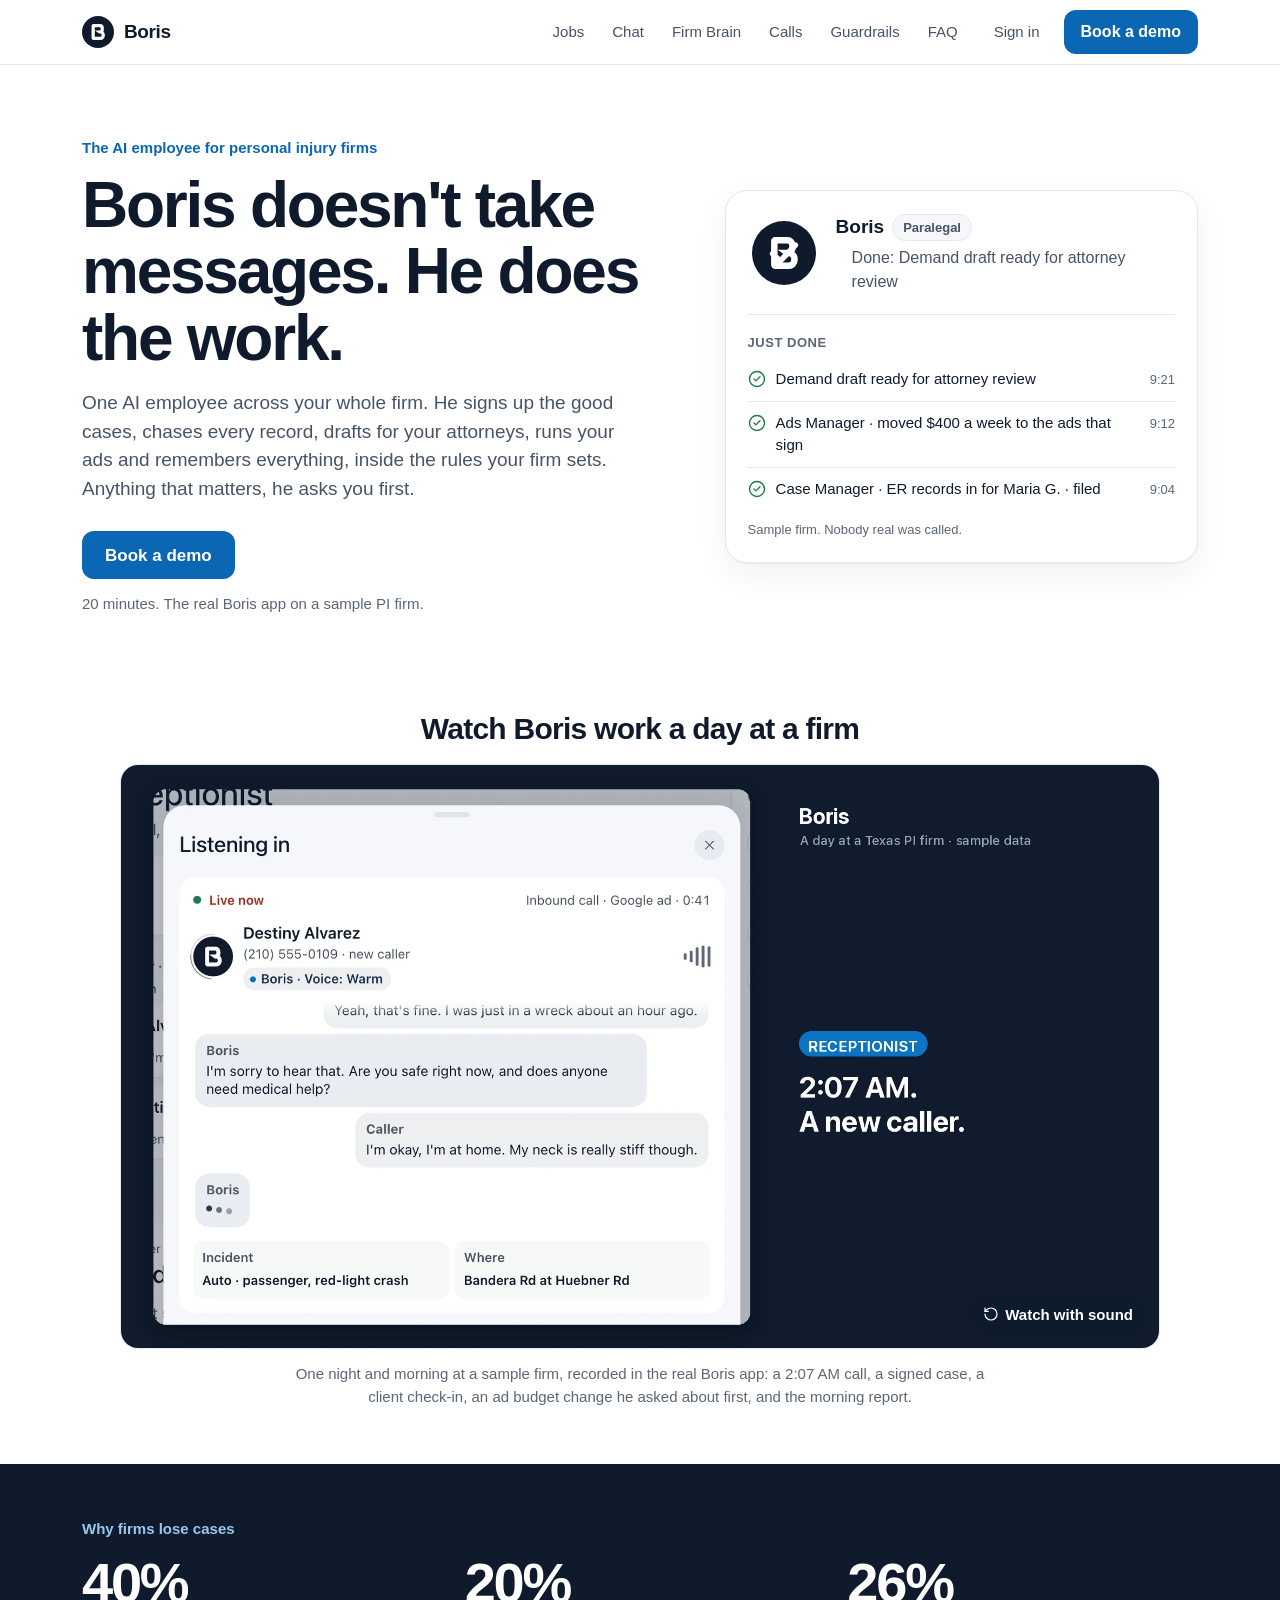
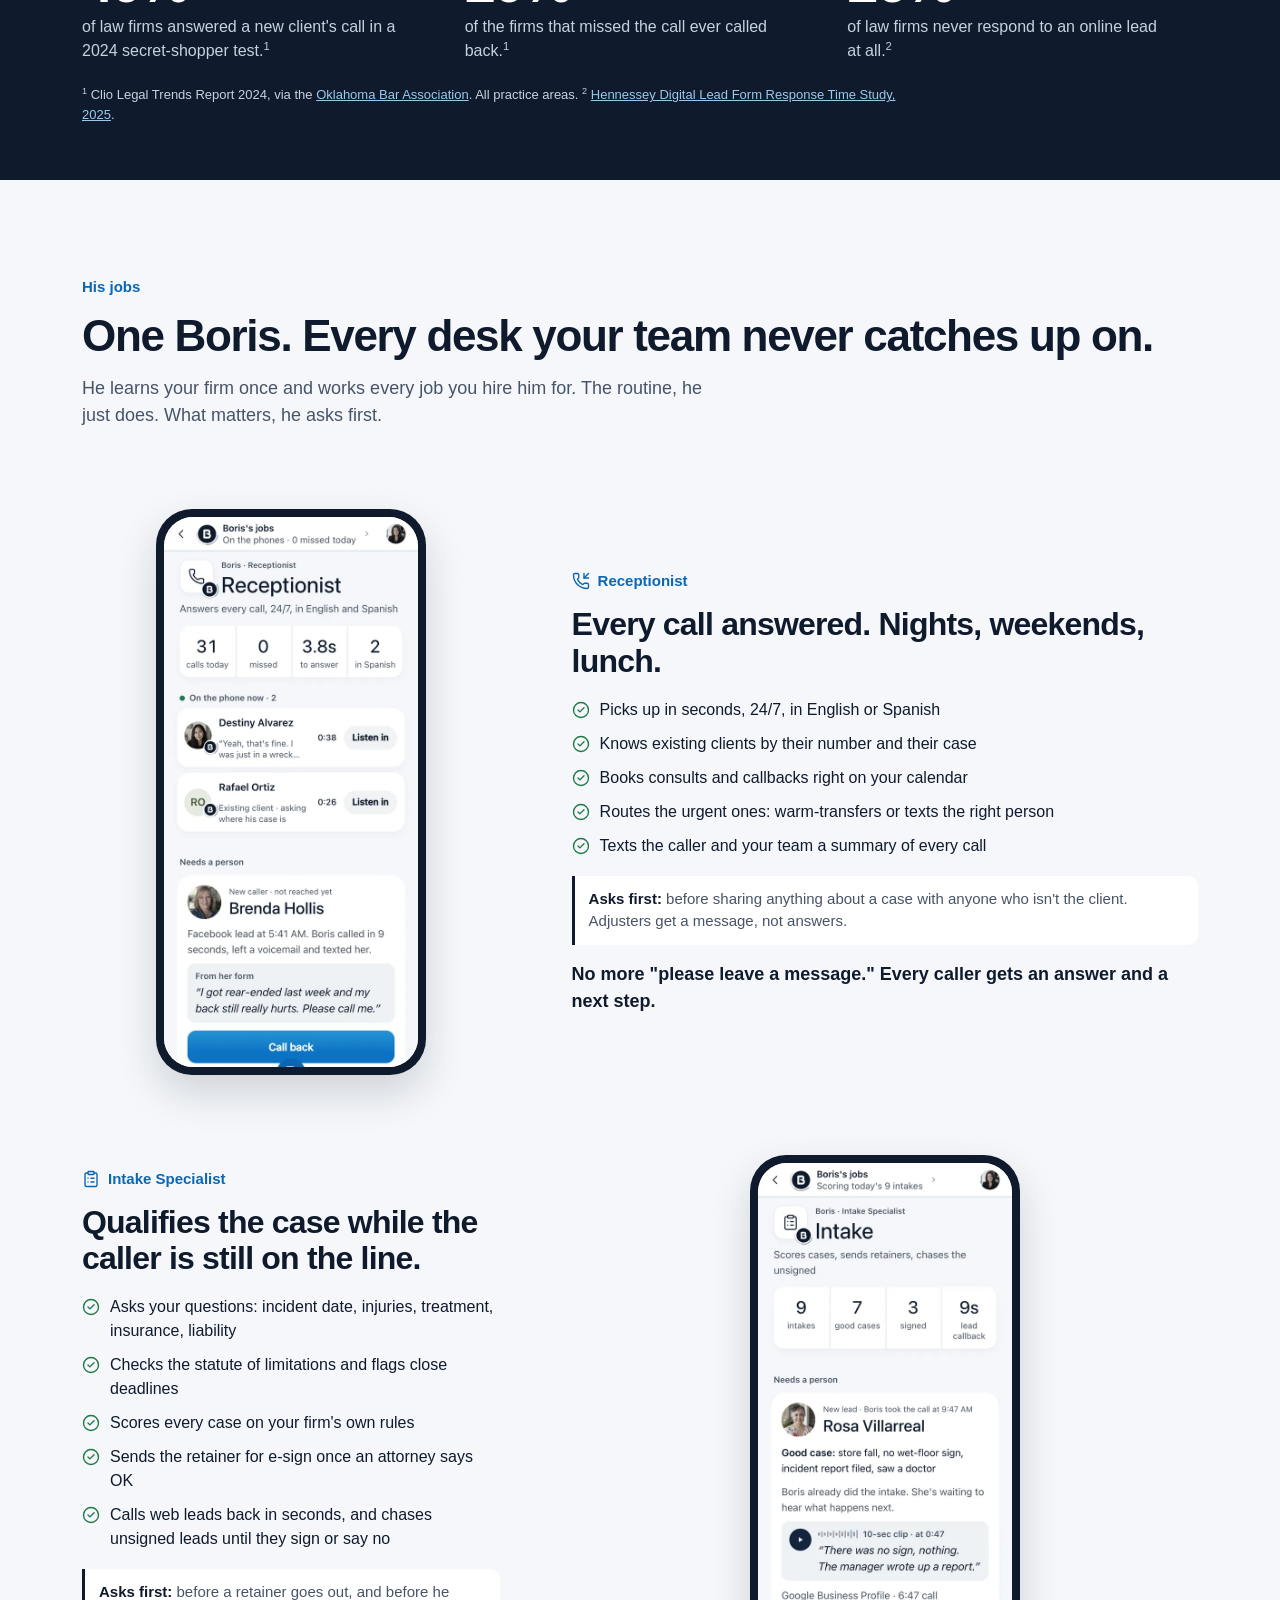
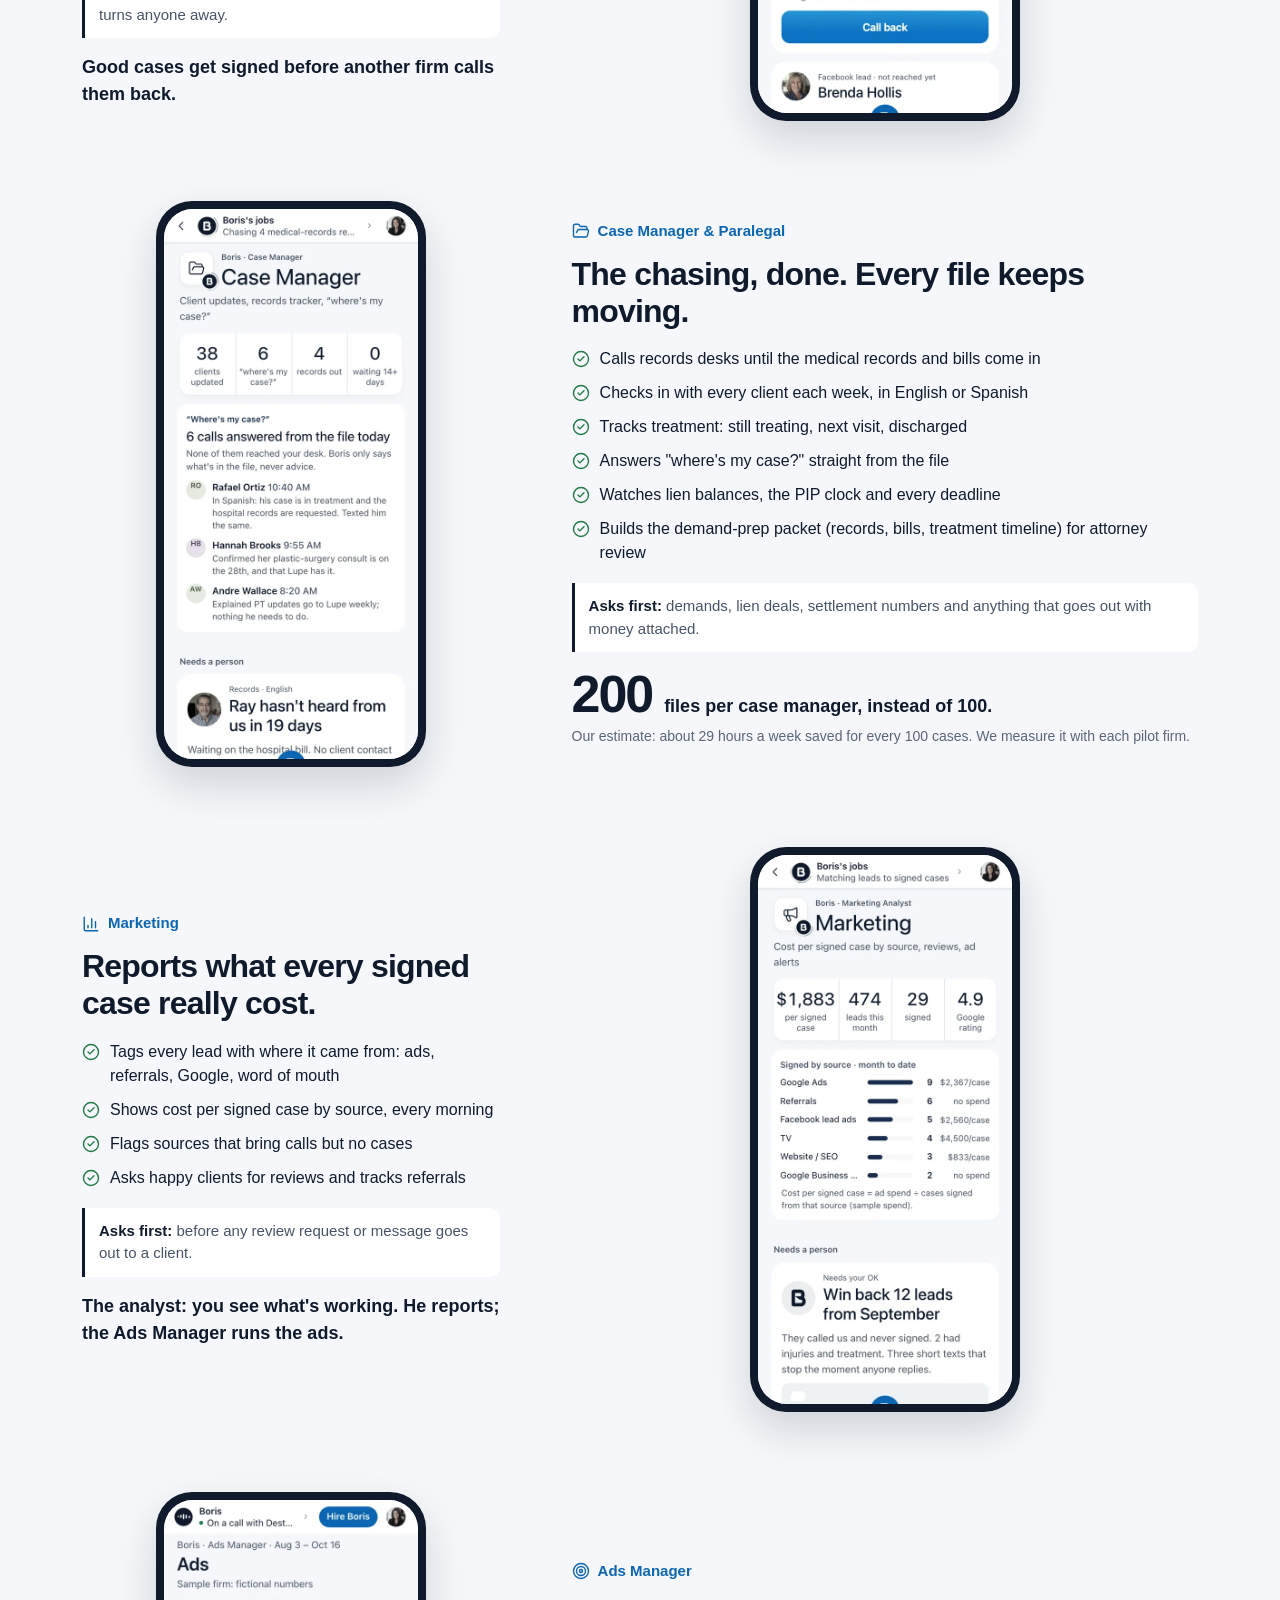
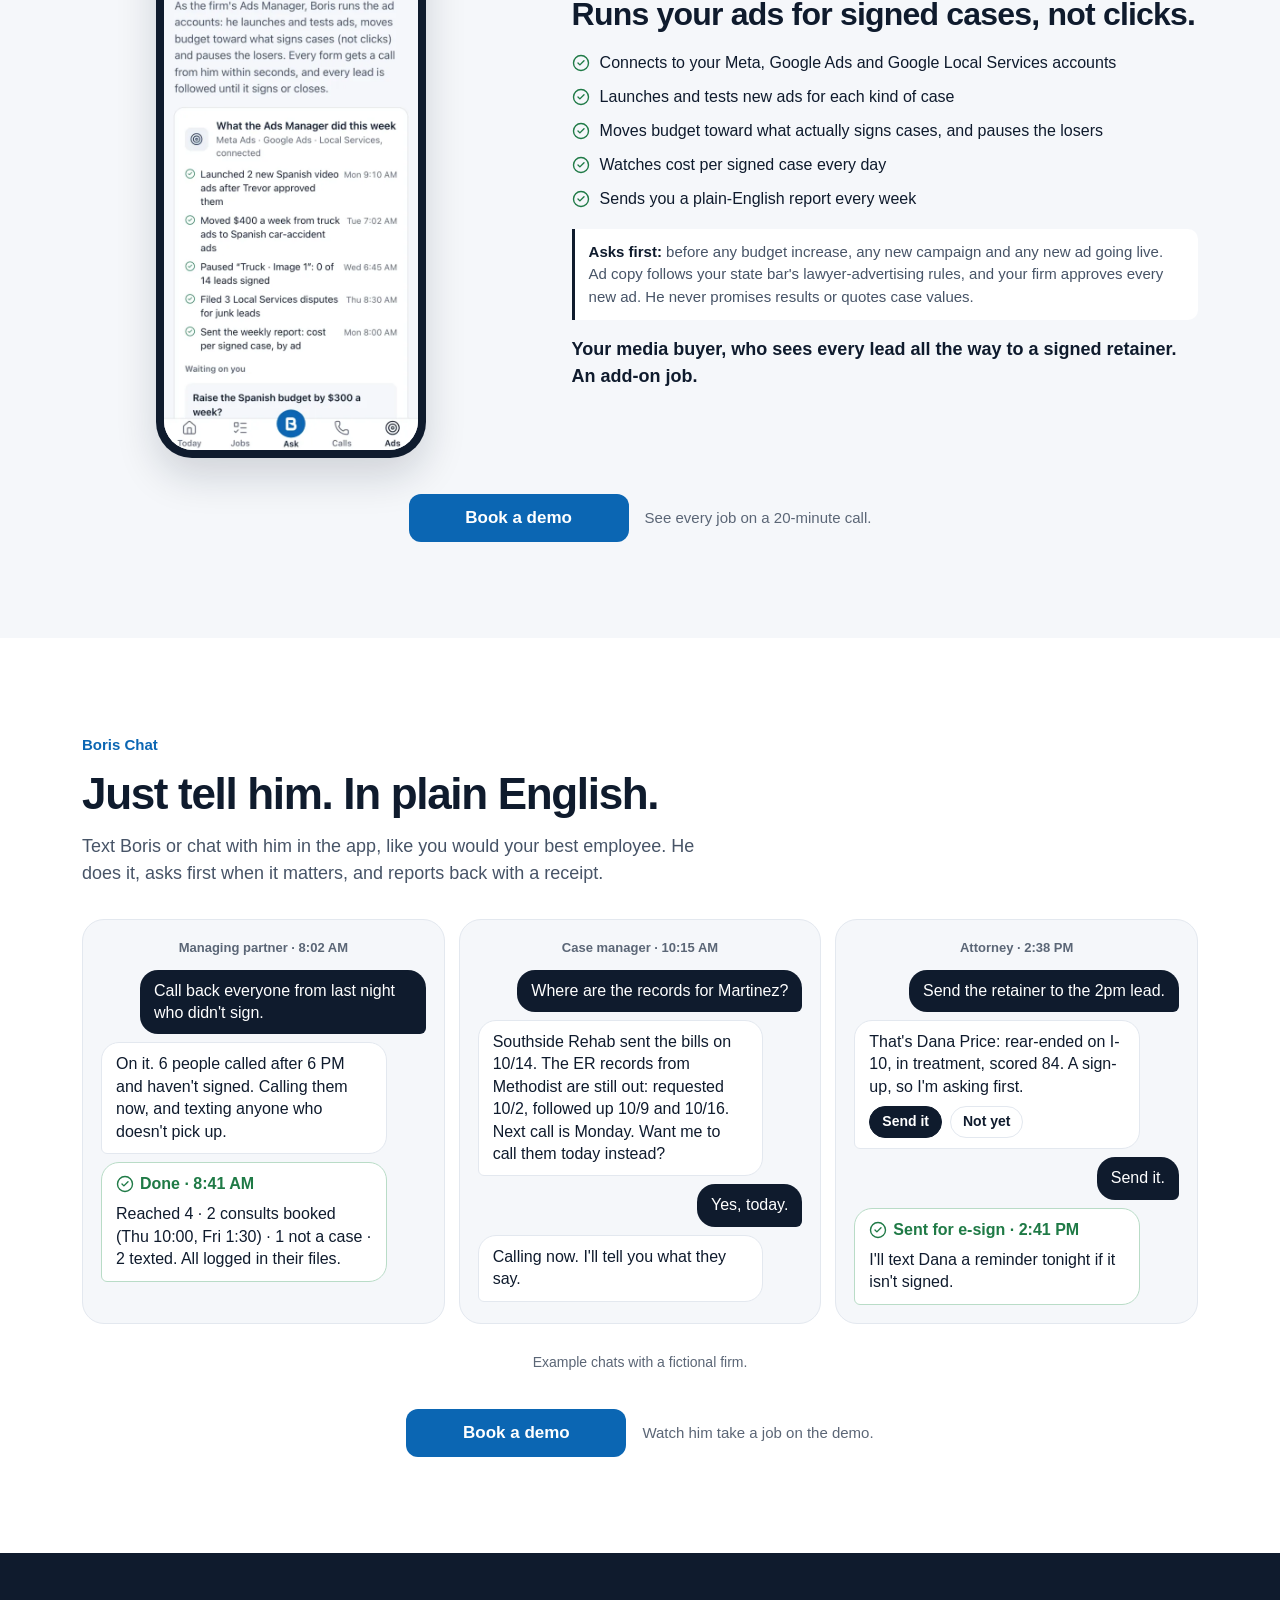
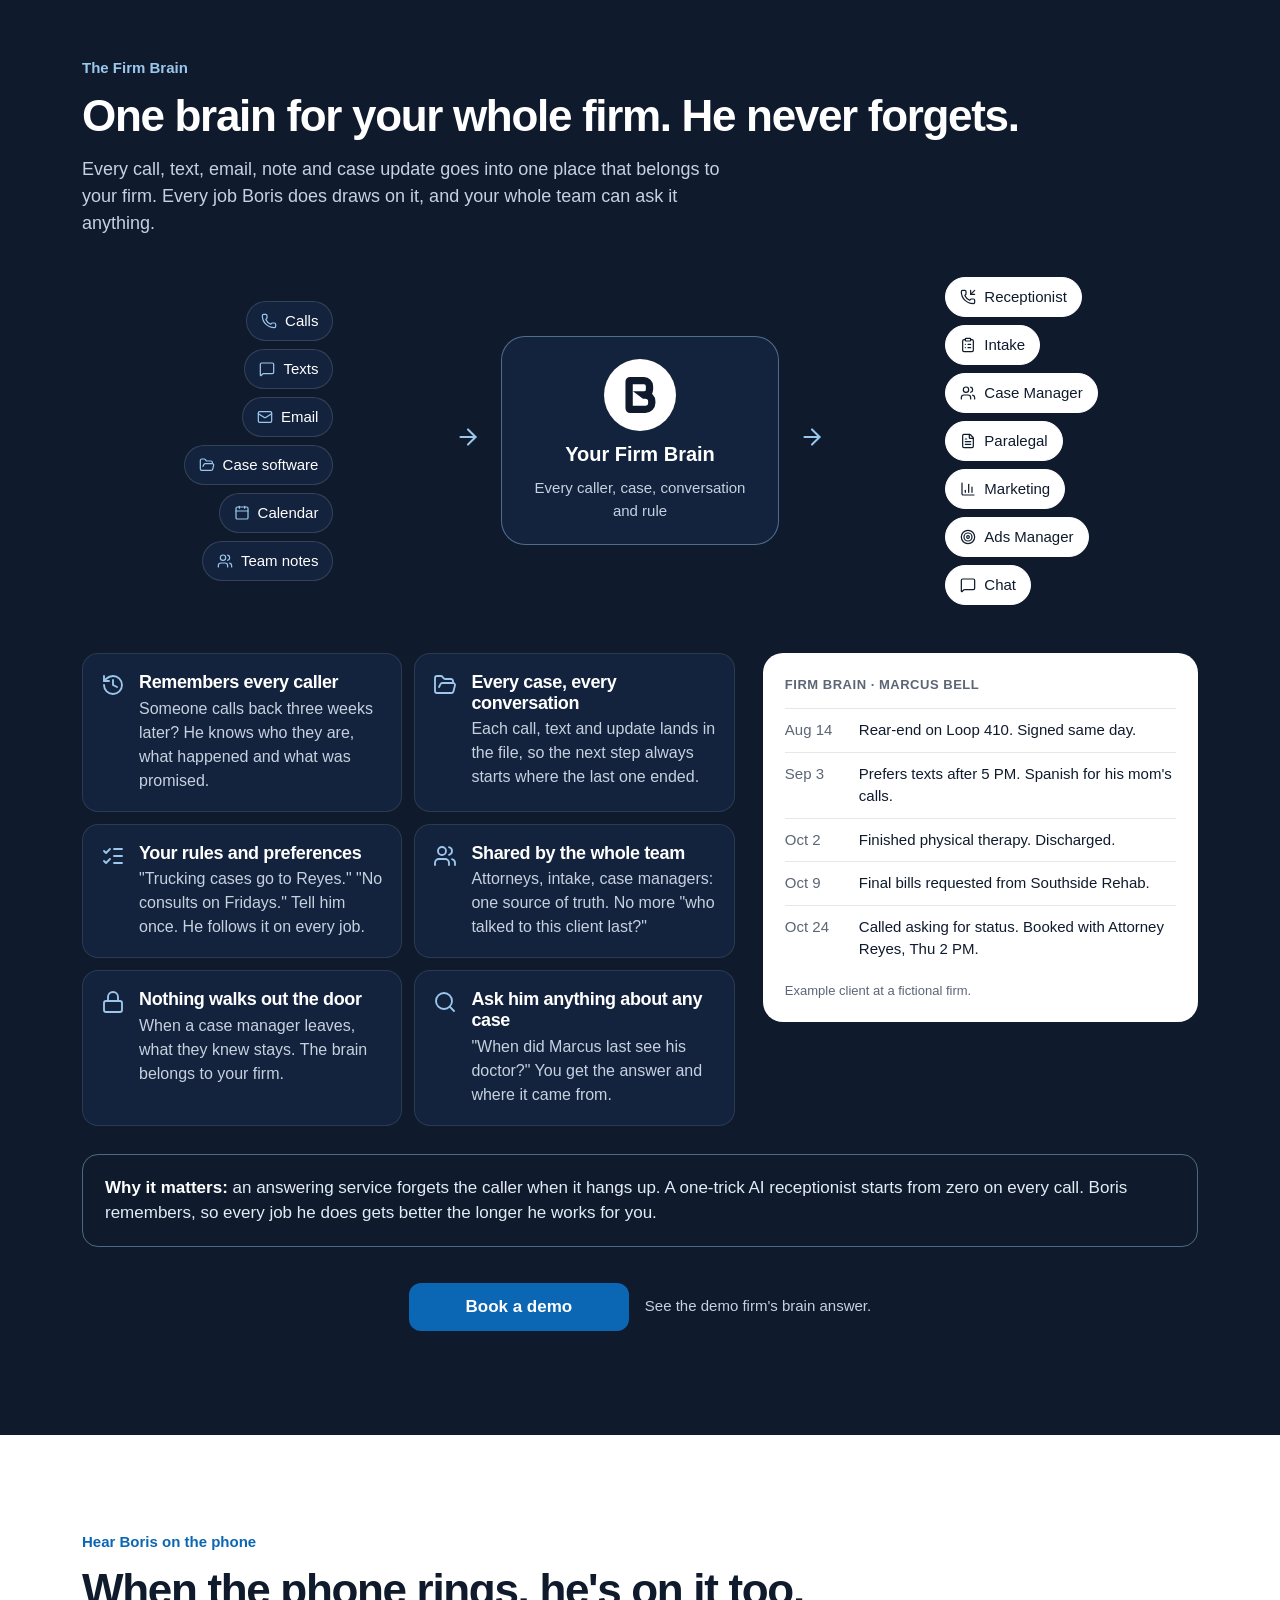
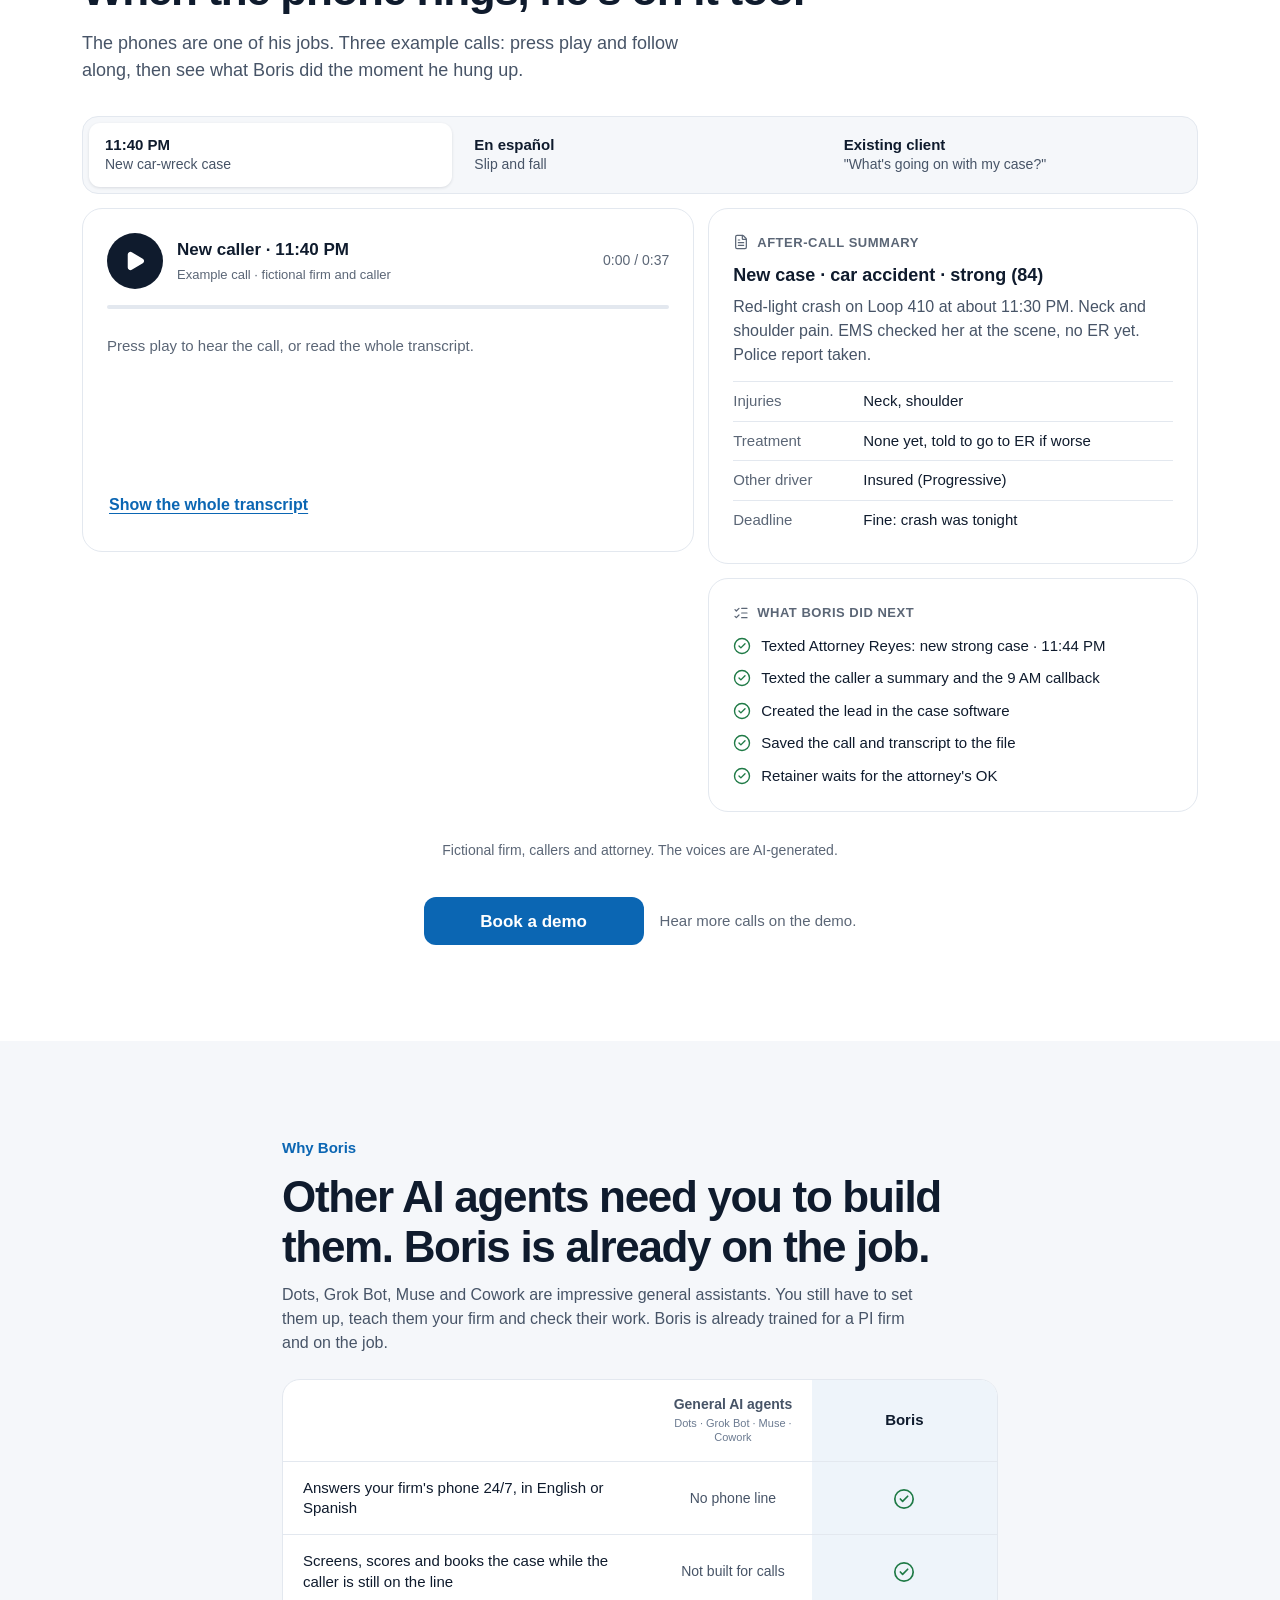
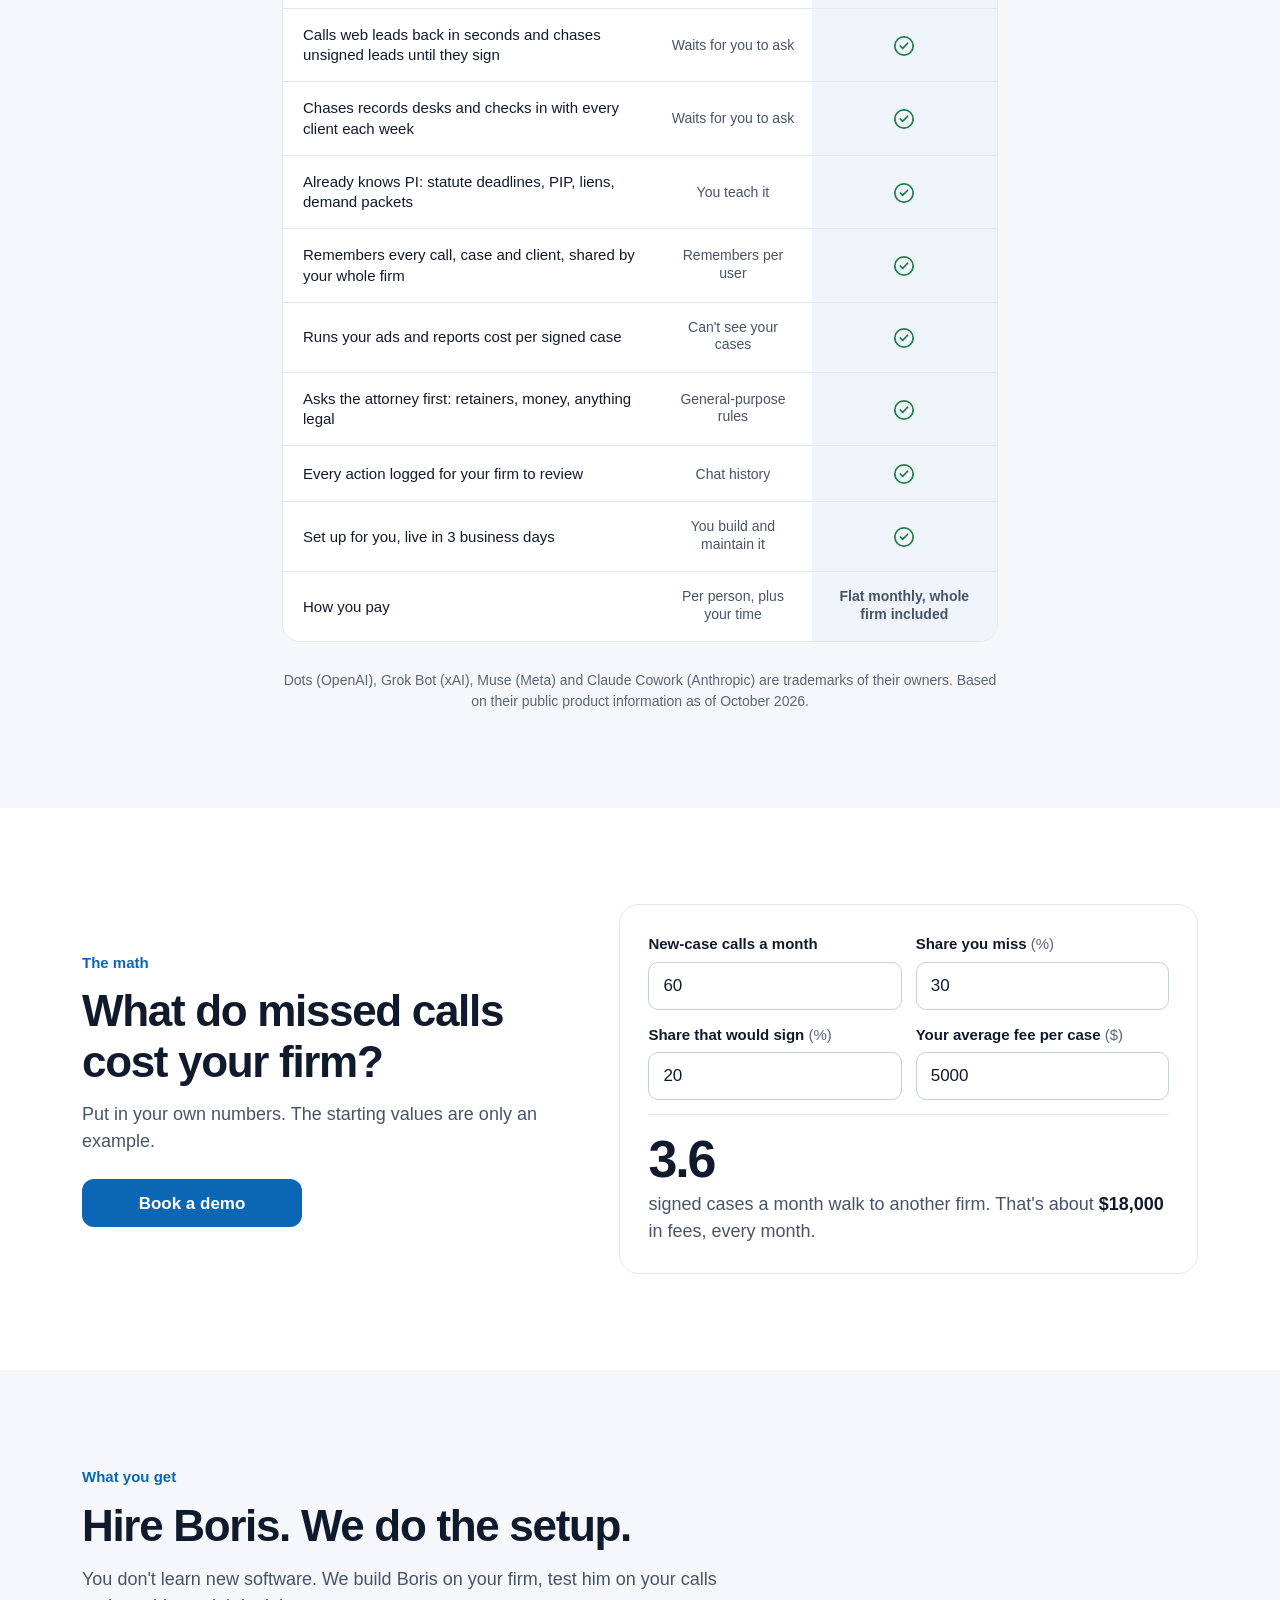
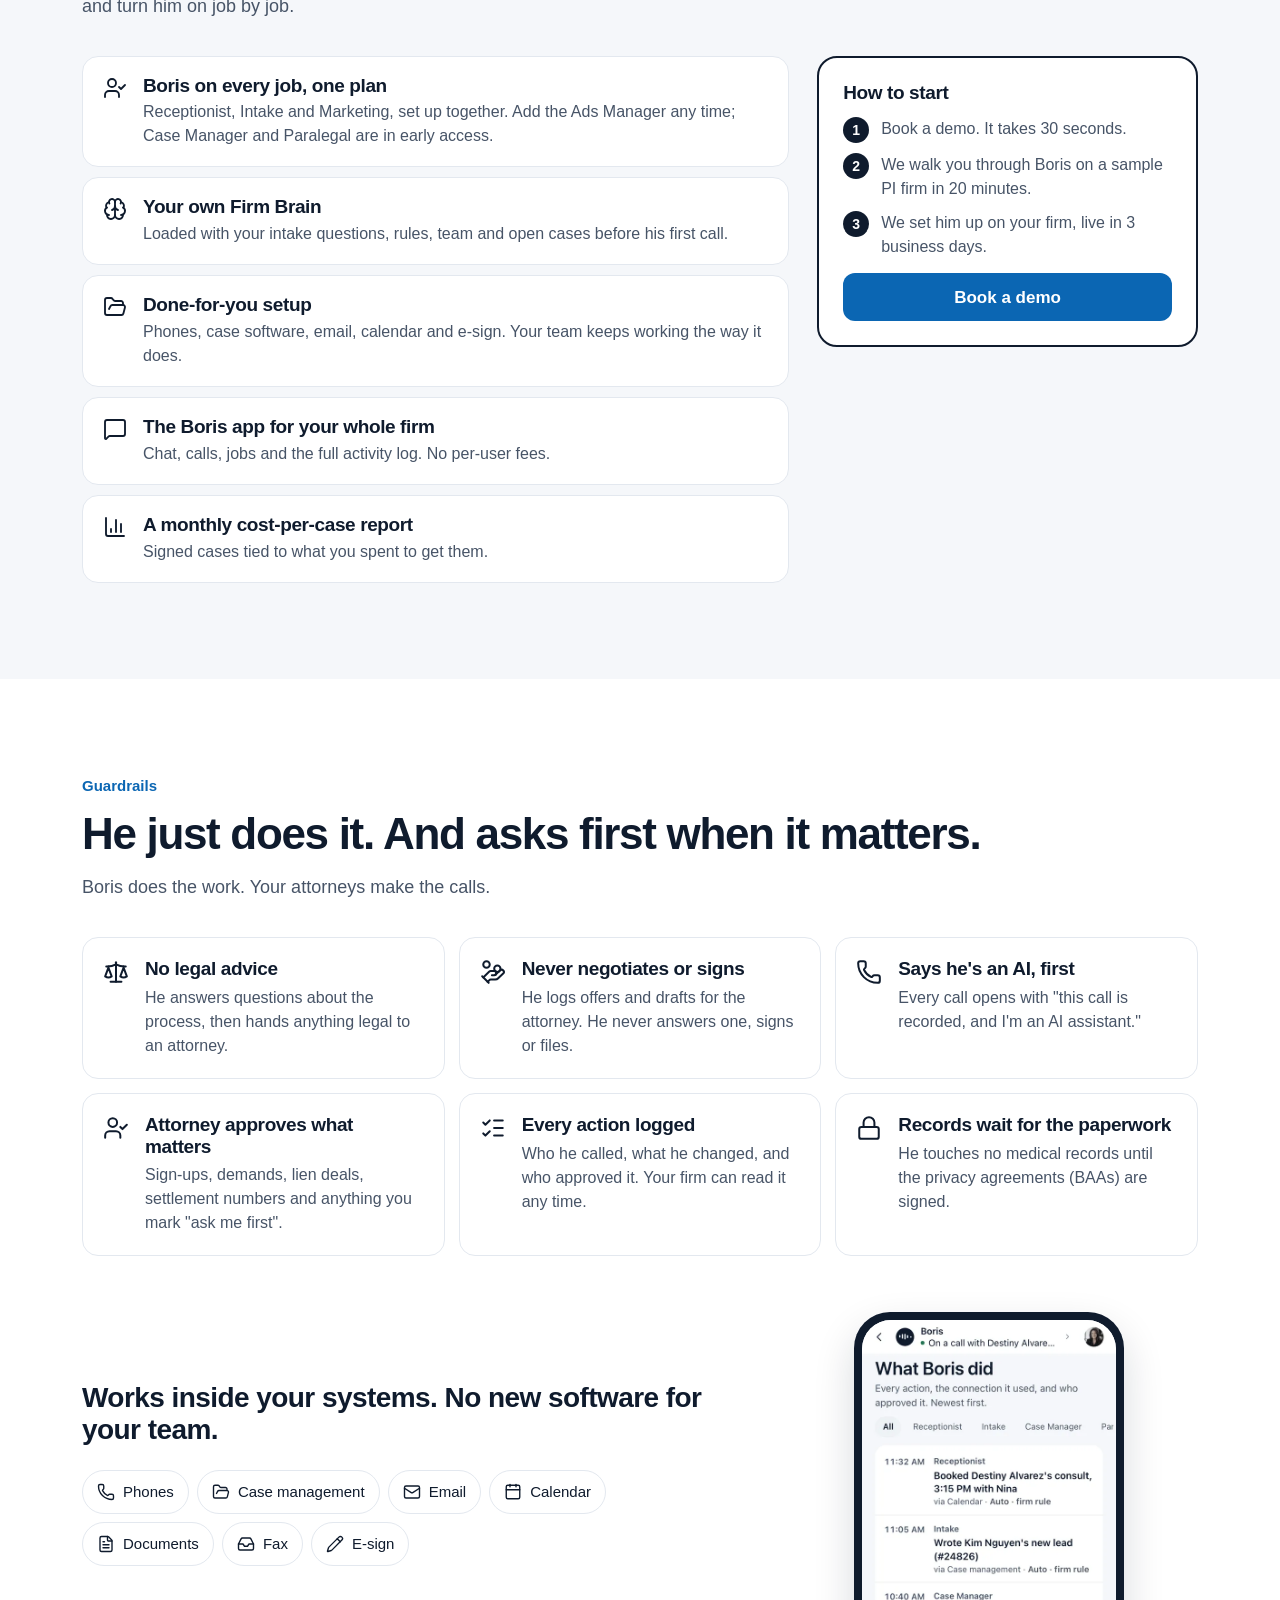
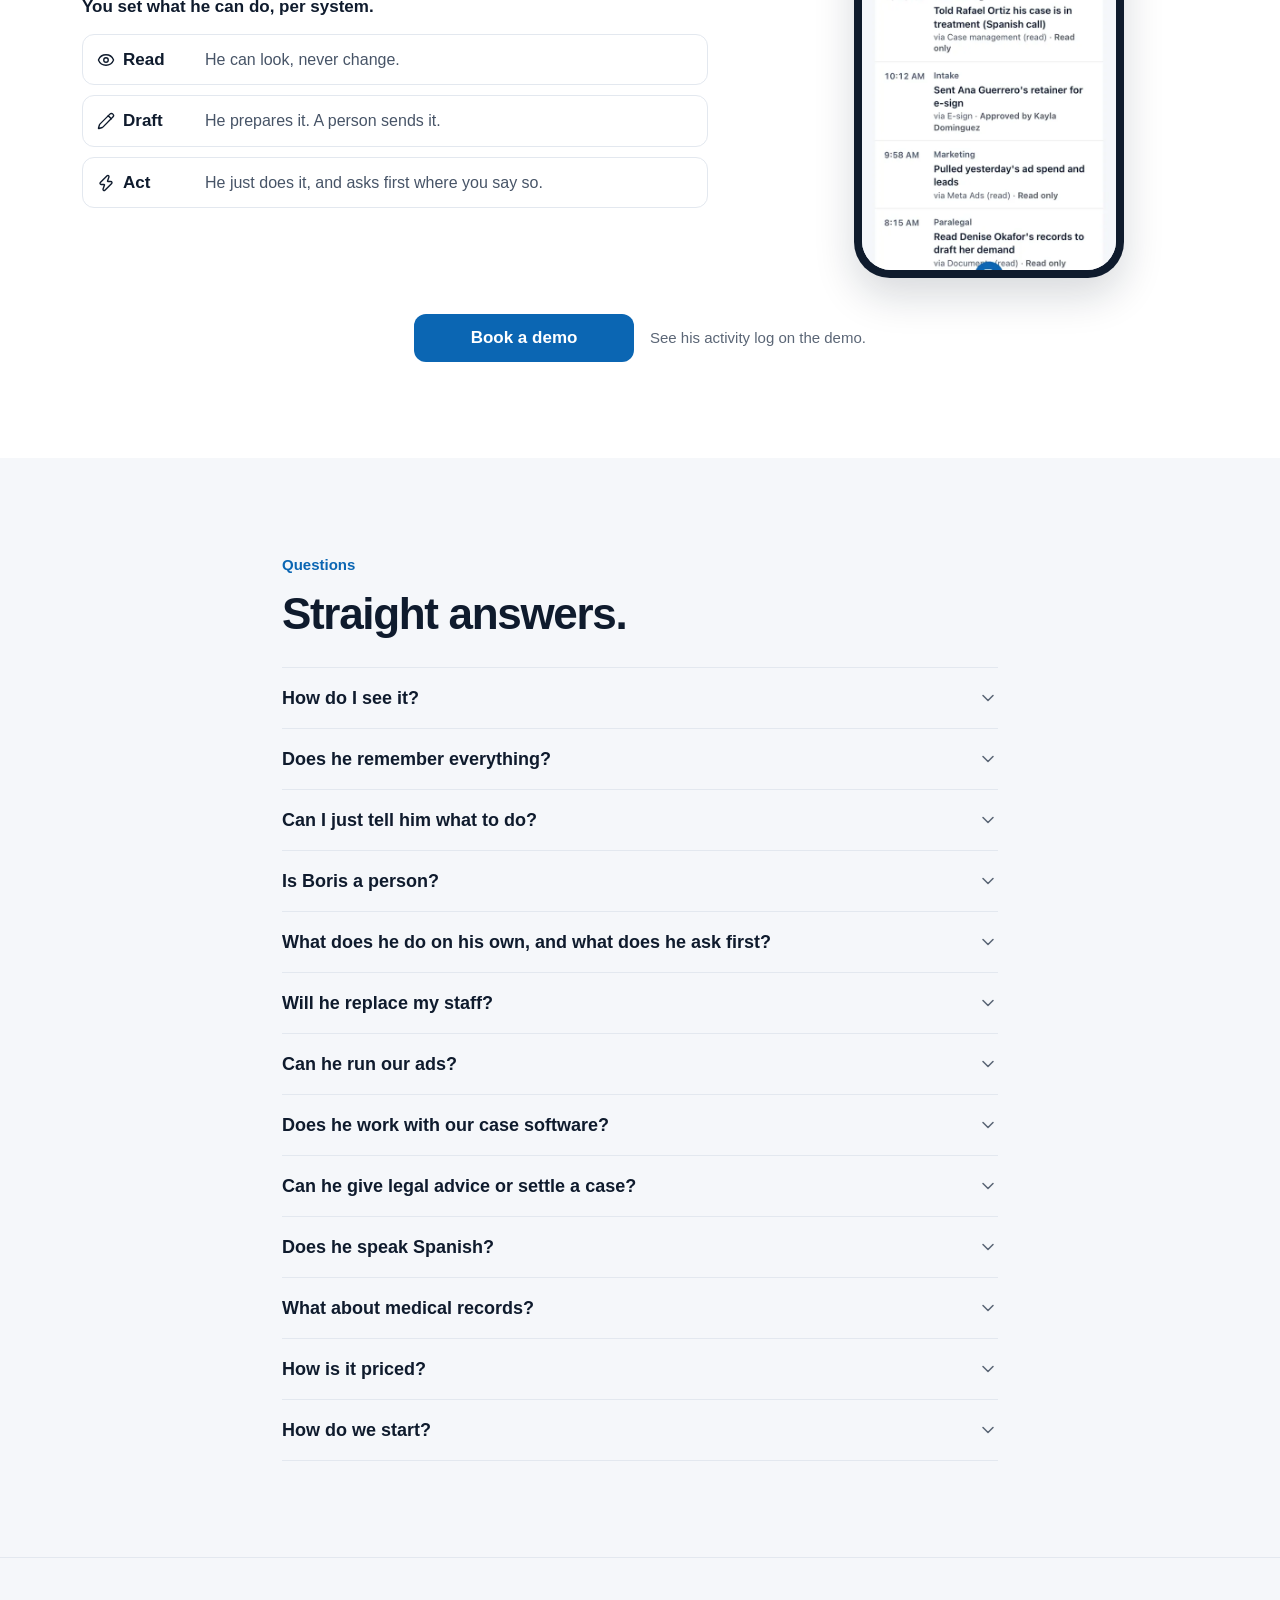
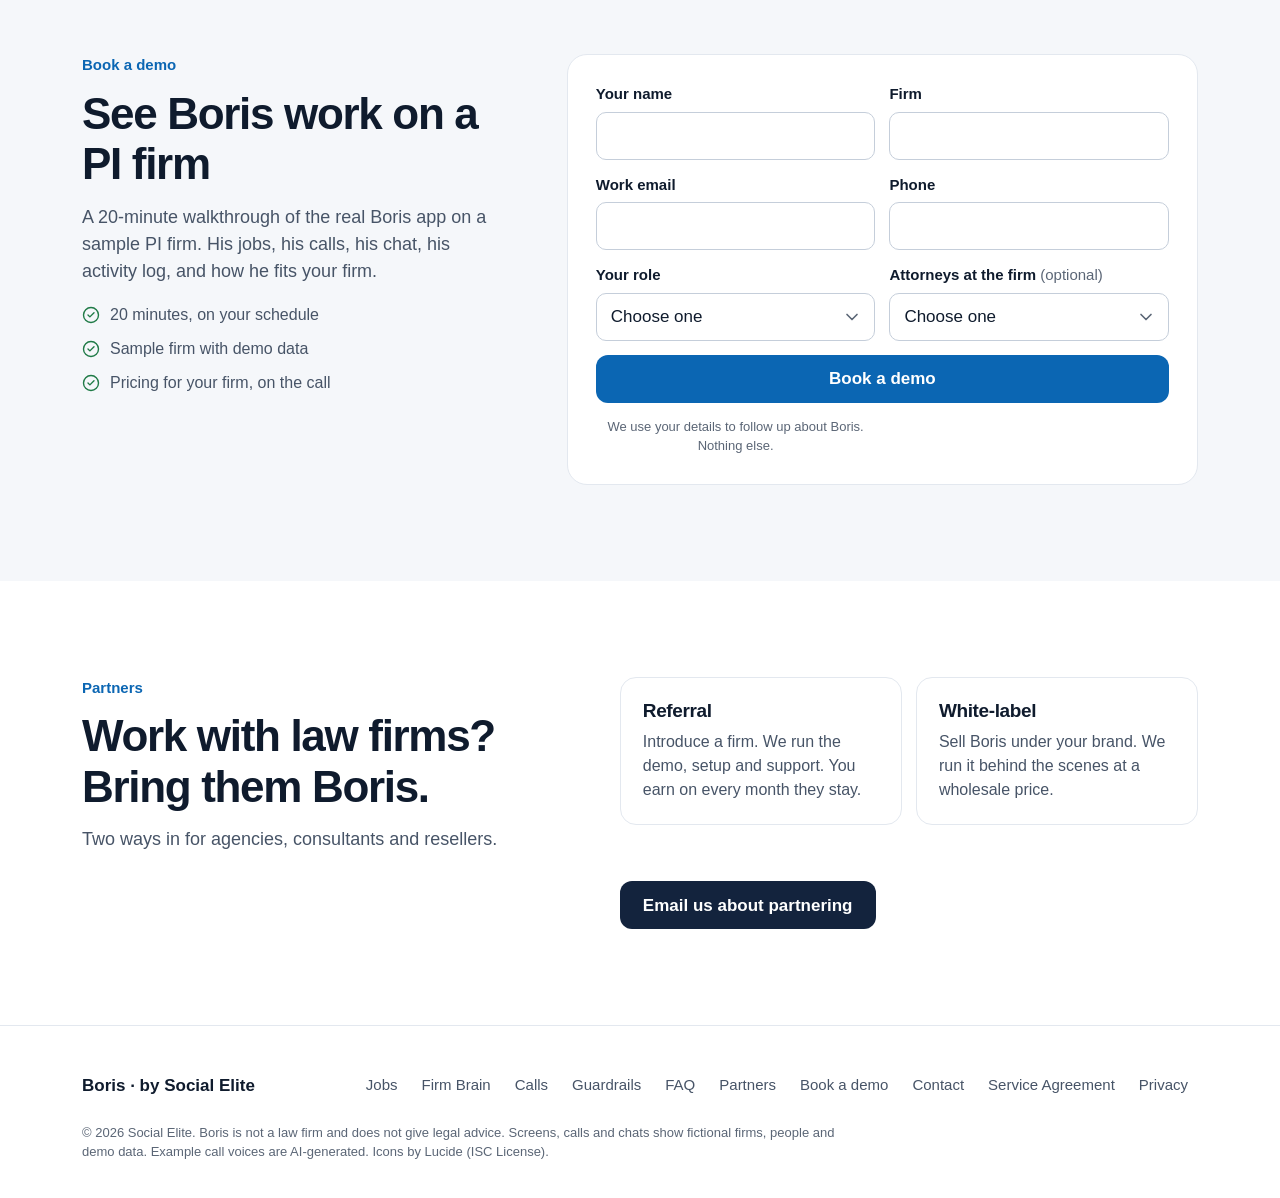
==== commit 29ef1f12: "Book a demo only: pricing + self-serve checkout removed; /start/ redirects to the demo booking (Jere" ====
--- a/index.html
+++ b/index.html
@@ -4,7 +4,7 @@
 <meta charset="utf-8">
 <meta name="viewport" content="width=device-width, initial-scale=1, viewport-fit=cover">
 <title>Boris · The AI employee for personal injury firms</title>
-<meta name="description" content="Boris is the AI employee for personal injury firms. One AI employee across your whole firm: intake, case management, paralegal work, marketing, your ads and the phones. Explore the live demo.">
+<meta name="description" content="Boris is the AI employee for personal injury firms. One AI employee across your whole firm: intake, case management, paralegal work, marketing, your ads and the phones. Book a demo.">
 <meta name="theme-color" content="#ffffff">
 <meta name="color-scheme" content="light">
 <meta property="og:type" content="website">
@@ -40,8 +40,7 @@
       <a href="#faq">FAQ</a>
     </nav>
     <a class="top__signin" href="https://app.hireboris.com">Sign in</a>
-    <a class="btn btn--ghost btn--sm top__hire" href="/start/" data-start="">Hire Boris now</a>
-    <a class="btn btn--primary btn--sm top__cta" href="#try" data-cta="try">Explore the live demo</a>
+    <a class="btn btn--primary btn--sm top__cta" href="#try" data-cta="try">Book a demo</a>
   </div>
 </header>
 
@@ -55,11 +54,9 @@
       <h1>Boris doesn't take messages. He does the work.</h1>
       <p class="lede">One AI employee across your whole firm. He signs up the good cases, chases every record, drafts for your attorneys, runs your ads and remembers everything, inside the rules your firm sets. Anything that matters, he asks you first.</p>
       <div class="cta-row">
-        <a class="btn btn--primary" href="#try" data-cta="try">Explore the live demo</a>
-        <a class="hero__alt" id="heroBook" href="#try">or book a 20-minute walkthrough</a>
-      </div>
-      <p class="hero__note">The real Boris app on a sample PI firm. No card, no sales call needed.</p>
-      <p class="hero__hire" data-start-wrap><a href="/start/" data-start="">Ready to start? Hire Boris now<svg class="i" aria-hidden="true"><use href="#i-arrow-right"/></svg></a> <span>Live within 3 business days.</span></p>
+        <a class="btn btn--primary" href="#try" data-cta="try">Book a demo</a>
+      </div>
+      <p class="hero__note">20 minutes. The real Boris app on a sample PI firm.</p>
     </div>
 
     <div class="live" aria-label="What Boris is doing right now (sample firm)">
@@ -198,7 +195,7 @@
         <p class="outcome">Your media buyer, who sees every lead all the way to a signed retainer. An add-on job.</p>
       </div>
     </article>
-    <p class="next"><a class="btn btn--primary" href="#try" data-cta="try">Explore the live demo</a><a class="btn btn--ghost" href="/start/" data-start="">Hire Boris now</a><span>One plan, every job. Live within 3 business days of finishing your setup checklist.</span></p>
+    <p class="next"><a class="btn btn--primary" href="#try" data-cta="try">Book a demo</a><span>See every job on a 20-minute call.</span></p>
   </div>
 </section>
 
@@ -233,7 +230,7 @@
       </div>
     </div>
     <p class="caption">Example chats with a fictional firm.</p>
-    <p class="next"><a class="btn btn--primary" href="#try" data-cta="try">Explore the live demo</a><span>Give him a job in the demo app.</span></p>
+    <p class="next"><a class="btn btn--primary" href="#try" data-cta="try">Book a demo</a><span>Watch him take a job on the demo.</span></p>
   </div>
 </section>
 
@@ -296,7 +293,7 @@
     <div class="moat">
       <p><b>Why it matters:</b> an answering service forgets the caller when it hangs up. A one-trick AI receptionist starts from zero on every call. Boris remembers, so every job he does gets better the longer he works for you.</p>
     </div>
-    <p class="next next--dark"><a class="btn btn--primary" href="#try" data-cta="try">Explore the live demo</a><span>Ask the demo firm's brain a question.</span></p>
+    <p class="next next--dark"><a class="btn btn--primary" href="#try" data-cta="try">Book a demo</a><span>See the demo firm's brain answer.</span></p>
   </div>
 </section>
 
@@ -342,7 +339,7 @@
       </div>
     </div>
     <p class="caption">Fictional firm, callers and attorney. The voices are AI-generated.</p>
-    <p class="next"><a class="btn btn--primary" href="#try" data-cta="try">Explore the live demo</a><span>See the calls screen in the real app.</span></p>
+    <p class="next"><a class="btn btn--primary" href="#try" data-cta="try">Book a demo</a><span>Hear more calls on the demo.</span></p>
   </div>
 </section>
 
@@ -381,7 +378,7 @@
       <p class="eyebrow">The math</p>
       <h2>What do missed calls cost your firm?</h2>
       <p class="sub">Put in your own numbers. The starting values are only an example.</p>
-      <p class="next next--left"><a class="btn btn--primary" href="#try" data-cta="try">Explore the live demo</a></p>
+      <p class="next next--left"><a class="btn btn--primary" href="#try" data-cta="try">Book a demo</a></p>
     </div>
     <form class="calc" id="calc" aria-describedby="calcOut">
       <div class="field"><label for="c-calls">New-case calls a month</label><input id="c-calls" type="number" inputmode="numeric" min="0" step="1" value="60"></div>
@@ -401,7 +398,7 @@
     <p class="sub" id="offerSub">You don't learn new software. We build Boris on your firm, test him on your calls and turn him on job by job.</p>
     <div class="offer">
       <ul class="stack" id="stack">
-        <li><svg class="i" aria-hidden="true"><use href="#i-user-check"/></svg><div><h3>Boris on every job, one plan</h3><p>Receptionist, Intake and Marketing in one flat price. Add the Ads Manager any time; Case Manager and Paralegal are in early access.</p></div></li>
+        <li><svg class="i" aria-hidden="true"><use href="#i-user-check"/></svg><div><h3>Boris on every job, one plan</h3><p>Receptionist, Intake and Marketing, set up together. Add the Ads Manager any time; Case Manager and Paralegal are in early access.</p></div></li>
         <li><svg class="i" aria-hidden="true"><use href="#i-brain"/></svg><div><h3>Your own Firm Brain</h3><p>Loaded with your intake questions, rules, team and open cases before his first call.</p></div></li>
         <li><svg class="i" aria-hidden="true"><use href="#i-folder-open"/></svg><div><h3>Done-for-you setup</h3><p>Phones, case software, email, calendar and e-sign. Your team keeps working the way it does.</p></div></li>
         <li><svg class="i" aria-hidden="true"><use href="#i-message-square"/></svg><div><h3>The Boris app for your whole firm</h3><p>Chat, calls, jobs and the full activity log. No per-user fees.</p></div></li>
@@ -422,24 +419,15 @@
           <p class="guarantee__fine" id="guarFine"></p>
         </div>
         <div class="start">
-          <h3>Start in 30 seconds</h3>
+          <h3>How to start</h3>
           <ol>
-            <li><b>1</b><span>Tell us who you are.</span></li>
-            <li><b>2</b><span>Open the Boris app on a sample firm and click around.</span></li>
-            <li><b>3</b><span>Like it? Book a 20-minute walkthrough for your firm.</span></li>
+            <li><b>1</b><span>Book a demo. It takes 30 seconds.</span></li>
+            <li><b>2</b><span>We walk you through Boris on a sample PI firm in 20 minutes.</span></li>
+            <li><b>3</b><span>We set him up on your firm, live in 3 business days.</span></li>
           </ol>
-          <a class="btn btn--primary btn--block" href="#try" data-cta="try">Explore the live demo</a>
-          <p class="start__hire"><a href="/start/" data-start="">Already sold? Hire Boris now</a></p>
+          <a class="btn btn--primary btn--block" href="#try" data-cta="try">Book a demo</a>
         </div>
       </aside>
-    </div>
-
-    <div class="seats-wrap" id="pricing">
-      <h3 class="seats__h">One plan. Every job.</h3>
-      <p class="sub" id="priceSub">One plan, everything included. Book a demo call for pricing.</p>
-      <div class="seats" id="seats"></div>
-      <div class="addon" id="addon"></div>
-      <p class="fine fine--center">Flat monthly price. Never a cut of your settlements. Your whole firm uses the app, no per-user fees.</p>
     </div>
   </div>
 </section>
@@ -493,7 +481,7 @@
       </div>
       <figure class="phone"><img src="img/demo-log.webp" width="560" height="1212" loading="lazy" alt="Boris app, What Boris did: every action with the time, the job, the connection it used and who approved it"></figure>
     </div>
-    <p class="next"><a class="btn btn--primary" href="#try" data-cta="try">Explore the live demo</a><span>See his activity log in the demo.</span></p>
+    <p class="next"><a class="btn btn--primary" href="#try" data-cta="try">Book a demo</a><span>See his activity log on the demo.</span></p>
   </div>
 </section>
 
@@ -503,7 +491,7 @@
     <p class="eyebrow">Questions</p>
     <h2>Straight answers.</h2>
     <div class="faq">
-      <details><summary>How do I see it?<svg class="i" aria-hidden="true"><use href="#i-chevron-down"/></svg></summary><p>Hit "Explore the live demo" and fill in a short form. You get instant access to the Boris app running a sample personal injury firm with demo data, so you can click through his jobs, calls, chat and activity log. No card and no sales call. If you want a guided tour for your firm, book a 20-minute walkthrough.</p></details>
+      <details><summary>How do I see it?<svg class="i" aria-hidden="true"><use href="#i-chevron-down"/></svg></summary><p>Hit "Book a demo", fill in a short form and pick a time. In 20 minutes we walk you through the Boris app on a sample personal injury firm: his jobs, calls, chat and activity log, and how he would fit your firm.</p></details>
       <details><summary>Does he remember everything?<svg class="i" aria-hidden="true"><use href="#i-chevron-down"/></svg></summary><p>Yes. Each firm gets one Firm Brain. Every call, text, email and note Boris handles goes into it, along with your rules and preferences. Your whole team shares it, and it stays with your firm when staff leave. You choose what he can read, and every action is in the activity log.</p></details>
       <details><summary>Can I just tell him what to do?<svg class="i" aria-hidden="true"><use href="#i-chevron-down"/></svg></summary><p>Yes. Text him or chat with him in the app in plain English: "call back last night's leads", "where are the records for Martinez?", "send the retainer to the 2pm lead". He does the routine on his own, asks first on anything that matters, and reports back.</p></details>
       <details><summary>Is Boris a person?<svg class="i" aria-hidden="true"><use href="#i-chevron-down"/></svg></summary><p>No. Boris is an AI employee. He says so at the start of every call, and every call is recorded.</p></details>
@@ -514,25 +502,25 @@
       <details><summary>Can he give legal advice or settle a case?<svg class="i" aria-hidden="true"><use href="#i-chevron-down"/></svg></summary><p>No. He never gives legal advice, never negotiates, never accepts an offer and never signs or files anything. Those go to your attorneys.</p></details>
       <details><summary>Does he speak Spanish?<svg class="i" aria-hidden="true"><use href="#i-chevron-down"/></svg></summary><p>Yes. He answers and checks in with clients in English or Spanish, and texts summaries in the caller's language.</p></details>
       <details><summary>What about medical records?<svg class="i" aria-hidden="true"><use href="#i-chevron-down"/></svg></summary><p>Boris handles no medical records until the privacy agreements (BAAs) are signed for your firm. Every request he sends uses your firm's own authorization forms.</p></details>
-      <details><summary>How is it priced?<svg class="i" aria-hidden="true"><use href="#i-chevron-down"/></svg></summary><p><span id="faqPrice">One flat monthly price for Boris, every job included, plus a one-time launch fee. Never a percentage of fees or settlements.</span> <span id="faqAnnual"></span></p></details>
+      <details><summary>How is it priced?<svg class="i" aria-hidden="true"><use href="#i-chevron-down"/></svg></summary><p><span id="faqPrice">One flat monthly price, never a percentage of fees or settlements. We go over pricing for your firm on the demo call.</span> <span id="faqAnnual"></span></p></details>
       <details data-flag="guarantee" hidden><summary>Is there a guarantee?<svg class="i" aria-hidden="true"><use href="#i-chevron-down"/></svg></summary><p id="faqGuar"></p></details>
       <details data-flag="founding" hidden><summary>What does "one firm per market" mean?<svg class="i" aria-hidden="true"><use href="#i-chevron-down"/></svg></summary><p>We take one personal injury firm per metro as a founding firm. Your competitors across town can't get Boris at founding terms while you're with us.</p></details>
-      <details><summary>How do we start?<svg class="i" aria-hidden="true"><use href="#i-chevron-down"/></svg></summary><p>Two ways. Already sure? <a href="/start/" data-start="">Hire Boris online</a>: pick monthly or annual, add the Ads Manager if you want it, check out, and he's live within 3 business days of finishing your setup checklist. Want to see it fit your firm first? Explore the demo or book a 20-minute walkthrough. Either way we set Boris up on your phones and software, load your Firm Brain, test him on your calls, then turn him on job by job.</p></details>
-    </div>
-  </div>
-</section>
-
-<!-- 12 · the one CTA: explore the live demo (instant access) or book a call -->
+      <details><summary>How do we start?<svg class="i" aria-hidden="true"><use href="#i-chevron-down"/></svg></summary><p>Book a demo. On a 20-minute call we show you Boris on a sample firm and map him to yours. Then we set Boris up on your phones and software, load your Firm Brain and turn him on job by job, live within 3 business days.</p></details>
+    </div>
+  </div>
+</section>
+
+<!-- 12 · the one CTA: book a demo (10/29: pricing + purchase path removed) -->
 <section class="sec cta" id="try">
   <div class="wrap cta__in">
     <div class="cta__copy">
-      <p class="eyebrow">Explore the live demo</p>
-      <h2>Get instant access to the live demo</h2>
-      <p class="sub">The real Boris app on a sample PI firm. No card, no sales call needed. His jobs, his calls, his chat, his activity log.</p>
+      <p class="eyebrow">Book a demo</p>
+      <h2>See Boris work on a PI firm</h2>
+      <p class="sub">A 20-minute walkthrough of the real Boris app on a sample PI firm. His jobs, his calls, his chat, his activity log, and how he fits your firm.</p>
       <ul class="ticks ticks--sm">
-        <li><svg class="i" aria-hidden="true"><use href="#i-circle-check"/></svg>Instant access</li>
+        <li><svg class="i" aria-hidden="true"><use href="#i-circle-check"/></svg>20 minutes, on your schedule</li>
         <li><svg class="i" aria-hidden="true"><use href="#i-circle-check"/></svg>Sample firm with demo data</li>
-        <li><svg class="i" aria-hidden="true"><use href="#i-circle-check"/></svg>Want a guided tour? Book a 20-minute call</li>
+        <li><svg class="i" aria-hidden="true"><use href="#i-circle-check"/></svg>Pricing for your firm, on the call</li>
       </ul>
     </div>
     <form class="form" id="tryForm" novalidate>
@@ -546,14 +534,13 @@
       <div class="field"><label for="f-atty">Attorneys at the firm <span>(optional)</span></label>
         <select id="f-atty" name="attorneys"><option value="">Choose one</option><option>1</option><option>2–5</option><option>6–15</option><option>16+</option></select></div>
       <p class="form__err" id="formErr" role="alert" hidden></p>
-      <button class="btn btn--primary btn--block" type="submit" name="intent" value="try" id="btnTry">Explore the live demo</button>
-      <button class="btn btn--ghost btn--block" type="submit" name="intent" value="call" id="btnCall">Book a demo call instead</button>
+      <button class="btn btn--primary btn--block" type="submit" name="intent" value="call" id="btnCall">Book a demo</button>
       <p class="form__fine">We use your details to follow up about Boris. Nothing else.</p>
     </form>
     <div class="inpanel" id="inPanel" hidden tabindex="-1">
       <svg class="i i--ok" aria-hidden="true"><use href="#i-circle-check"/></svg>
       <h3 id="inH">You're in.</h3>
-      <p id="inP">The Boris demo opens in a new tab: a sample firm with demo data. Start on Today, then tap Ask and give him a job.</p>
+      <p id="inP">Pick a time for your demo below.</p>
       <a class="btn btn--primary btn--block" id="openDemo" href="#" target="_blank" rel="noopener">Explore the live demo<svg class="i" aria-hidden="true"><use href="#i-external-link"/></svg></a>
       <a class="btn btn--ghost btn--block" id="bookCall" href="#" rel="noopener">Want a walkthrough? Book a 20-min call</a>
       <p class="inpanel__send" id="sendBox" hidden><span>We don't have your details yet. Send them so we can follow up:</span> <a class="btn btn--ghost btn--block" id="sendMail" href="#">Send my details by email</a></p>
@@ -583,7 +570,7 @@
 <footer class="foot">
   <div class="wrap foot__in">
     <p class="foot__brand">Boris · by Social Elite</p>
-    <nav aria-label="Footer"><a href="#jobs">Jobs</a><a href="#brain">Firm Brain</a><a href="#calls">Calls</a><a href="#trust">Guardrails</a><a href="#pricing">Pricing</a><a href="#faq">FAQ</a><a href="#partners">Partners</a><a href="/start/" data-start="">Hire Boris</a><a id="footMail" href="#try">Contact</a><a href="/terms/">Service Agreement</a><a href="/privacy/">Privacy</a></nav>
+    <nav aria-label="Footer"><a href="#jobs">Jobs</a><a href="#brain">Firm Brain</a><a href="#calls">Calls</a><a href="#trust">Guardrails</a><a href="#faq">FAQ</a><a href="#partners">Partners</a><a href="#try">Book a demo</a><a id="footMail" href="#try">Contact</a><a href="/terms/">Service Agreement</a><a href="/privacy/">Privacy</a></nav>
     <p class="foot__fine">© 2026 Social Elite. Boris is not a law firm and does not give legal advice. Screens, calls and chats show fictional firms, people and demo data. Example call voices are AI-generated. Icons by Lucide (ISC License).</p>
   </div>
 </footer>
--- a/styles.css
+++ b/styles.css
@@ -578,3 +578,7 @@
 .vid__btn { position: absolute; right: 12px; bottom: 12px; display: inline-flex; align-items: center; gap: 6px; min-height: 44px; padding: 0 14px; border-radius: 99px; border: 0; background: rgba(15, 27, 45, 0.86); color: #fff; font: 600 15px/1 var(--font); cursor: pointer; }
 .vid__btn .i { width: 16px; height: 16px; }
 .vidsec__cap { max-width: 720px; margin: 14px auto 0; text-align: center; font-size: 15px; color: var(--meta); }
+
+/* v12: four example calls (the staging-only real call adds a 4th tab): 2 x 2 on phones, 4 across on wide */
+.calls__tabs.is-4 { grid-template-columns: repeat(2, 1fr); }
+@media (min-width: 900px) { .calls__tabs.is-4 { grid-template-columns: repeat(4, 1fr); } }
